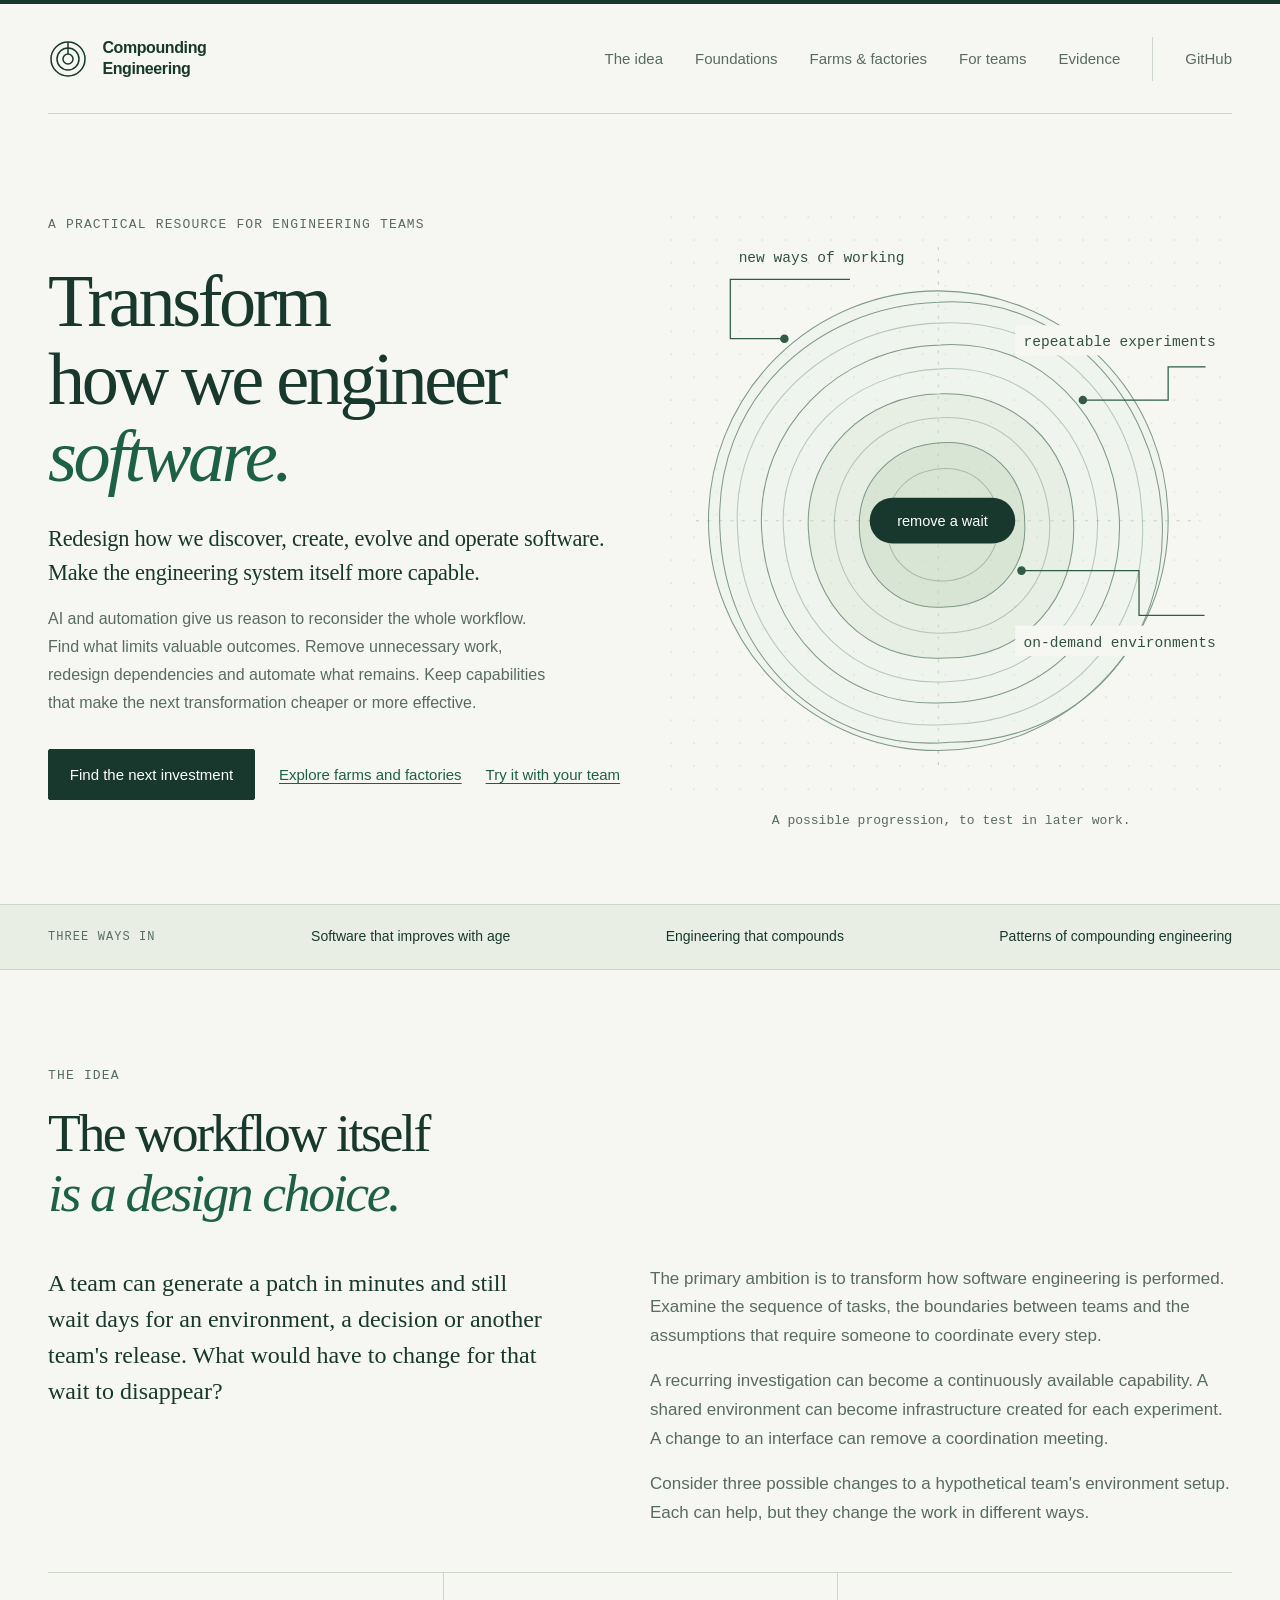
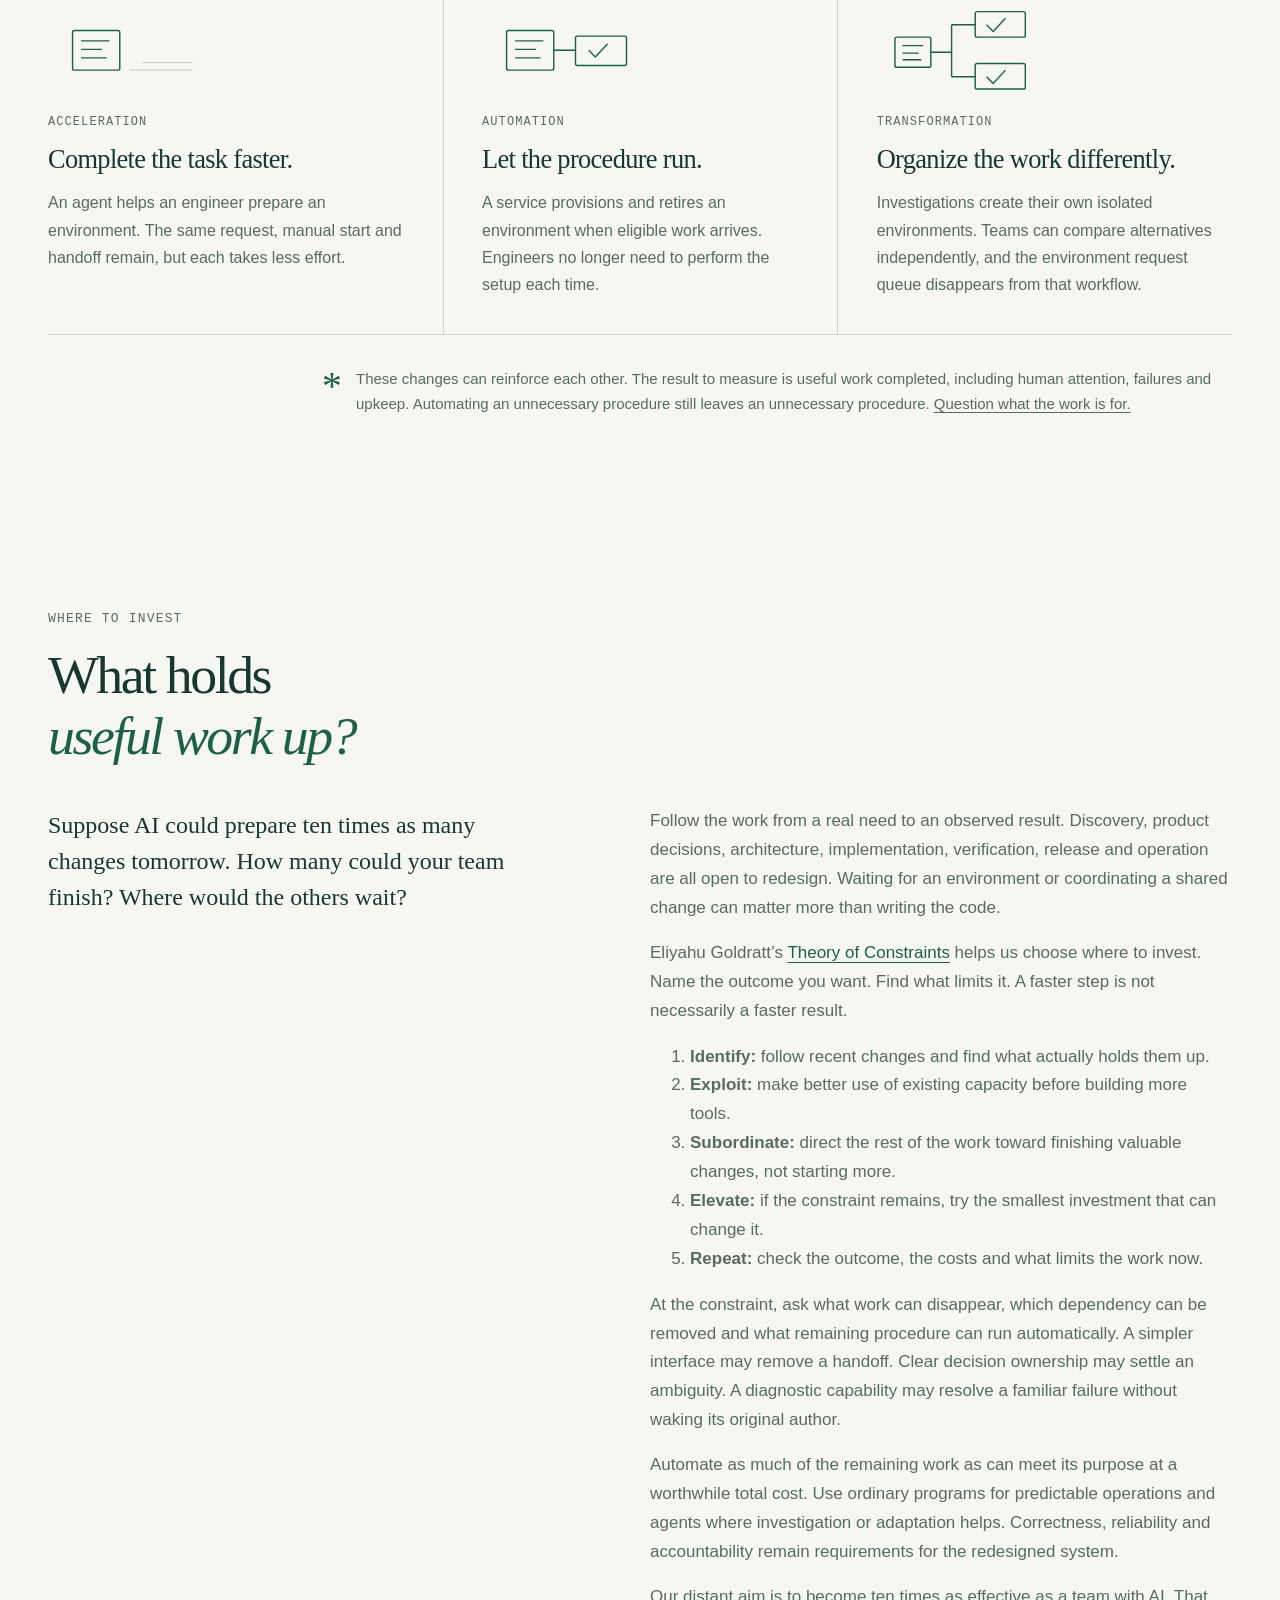
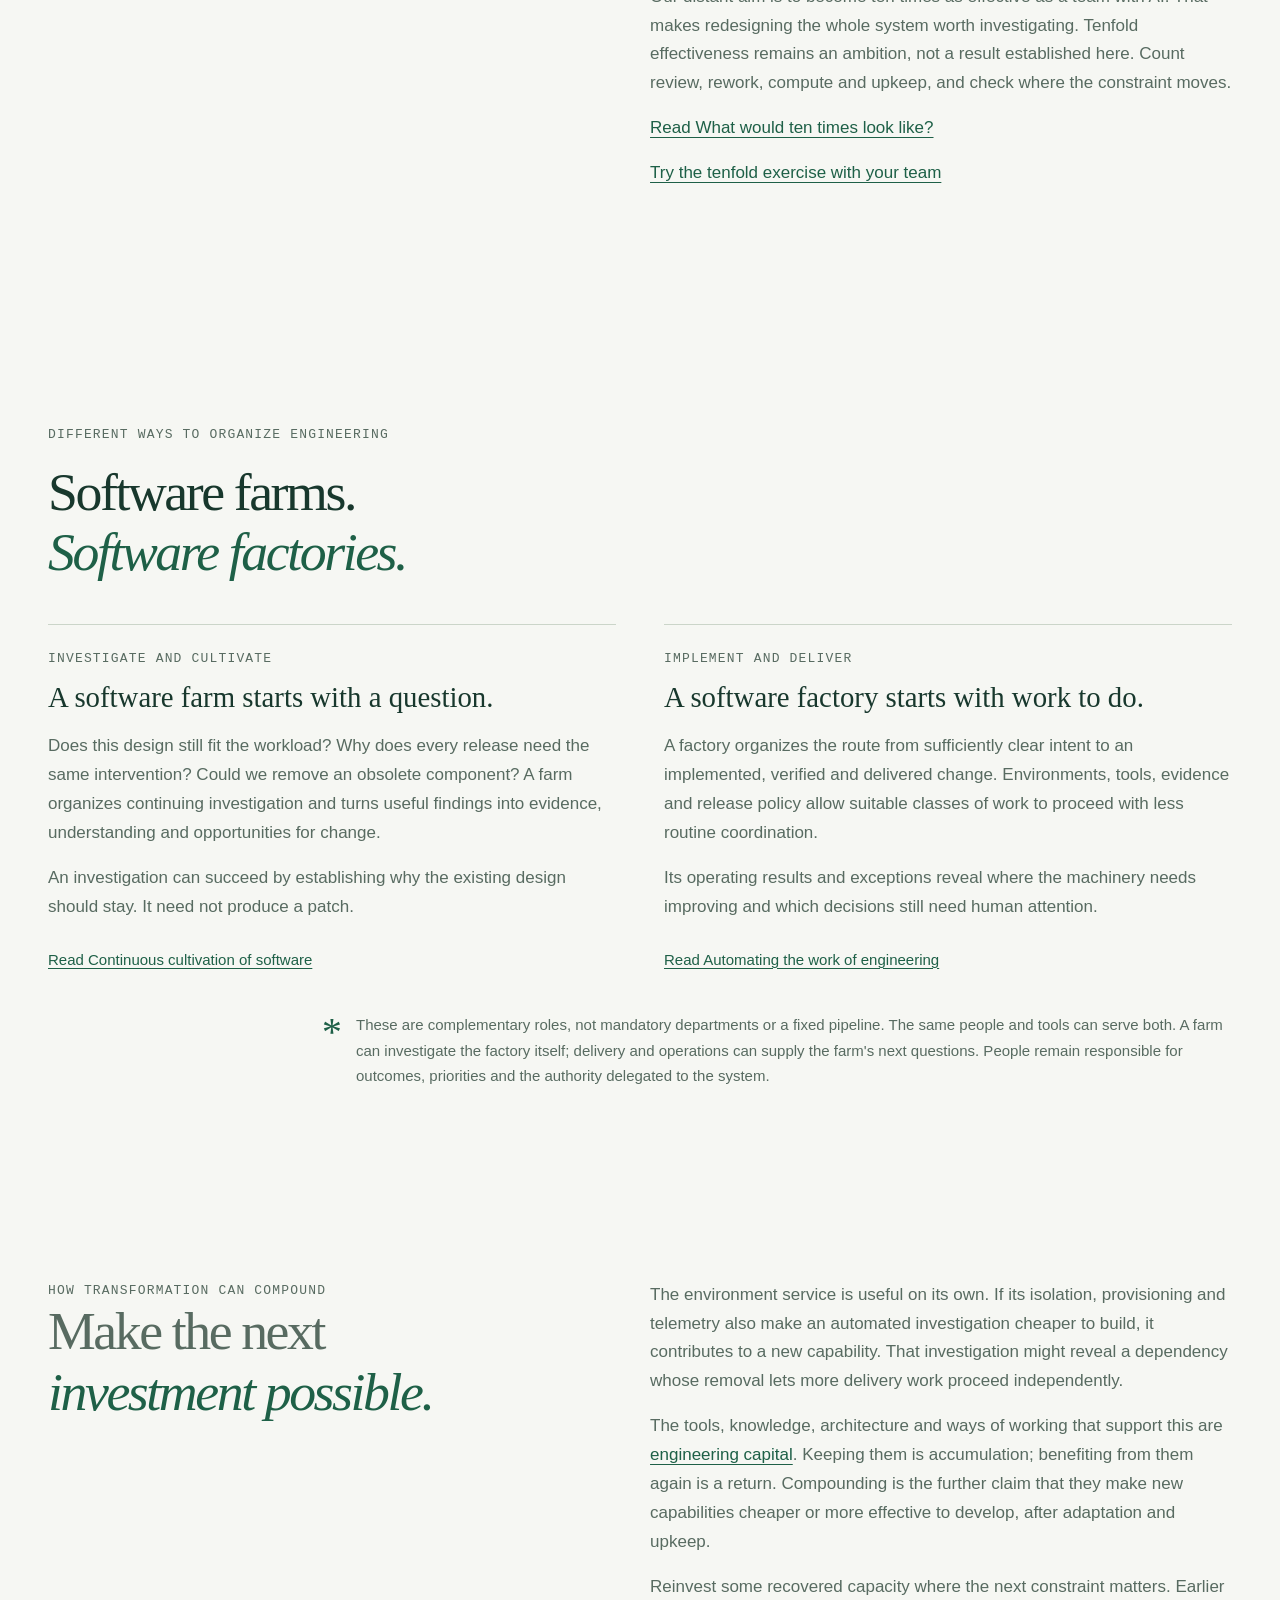
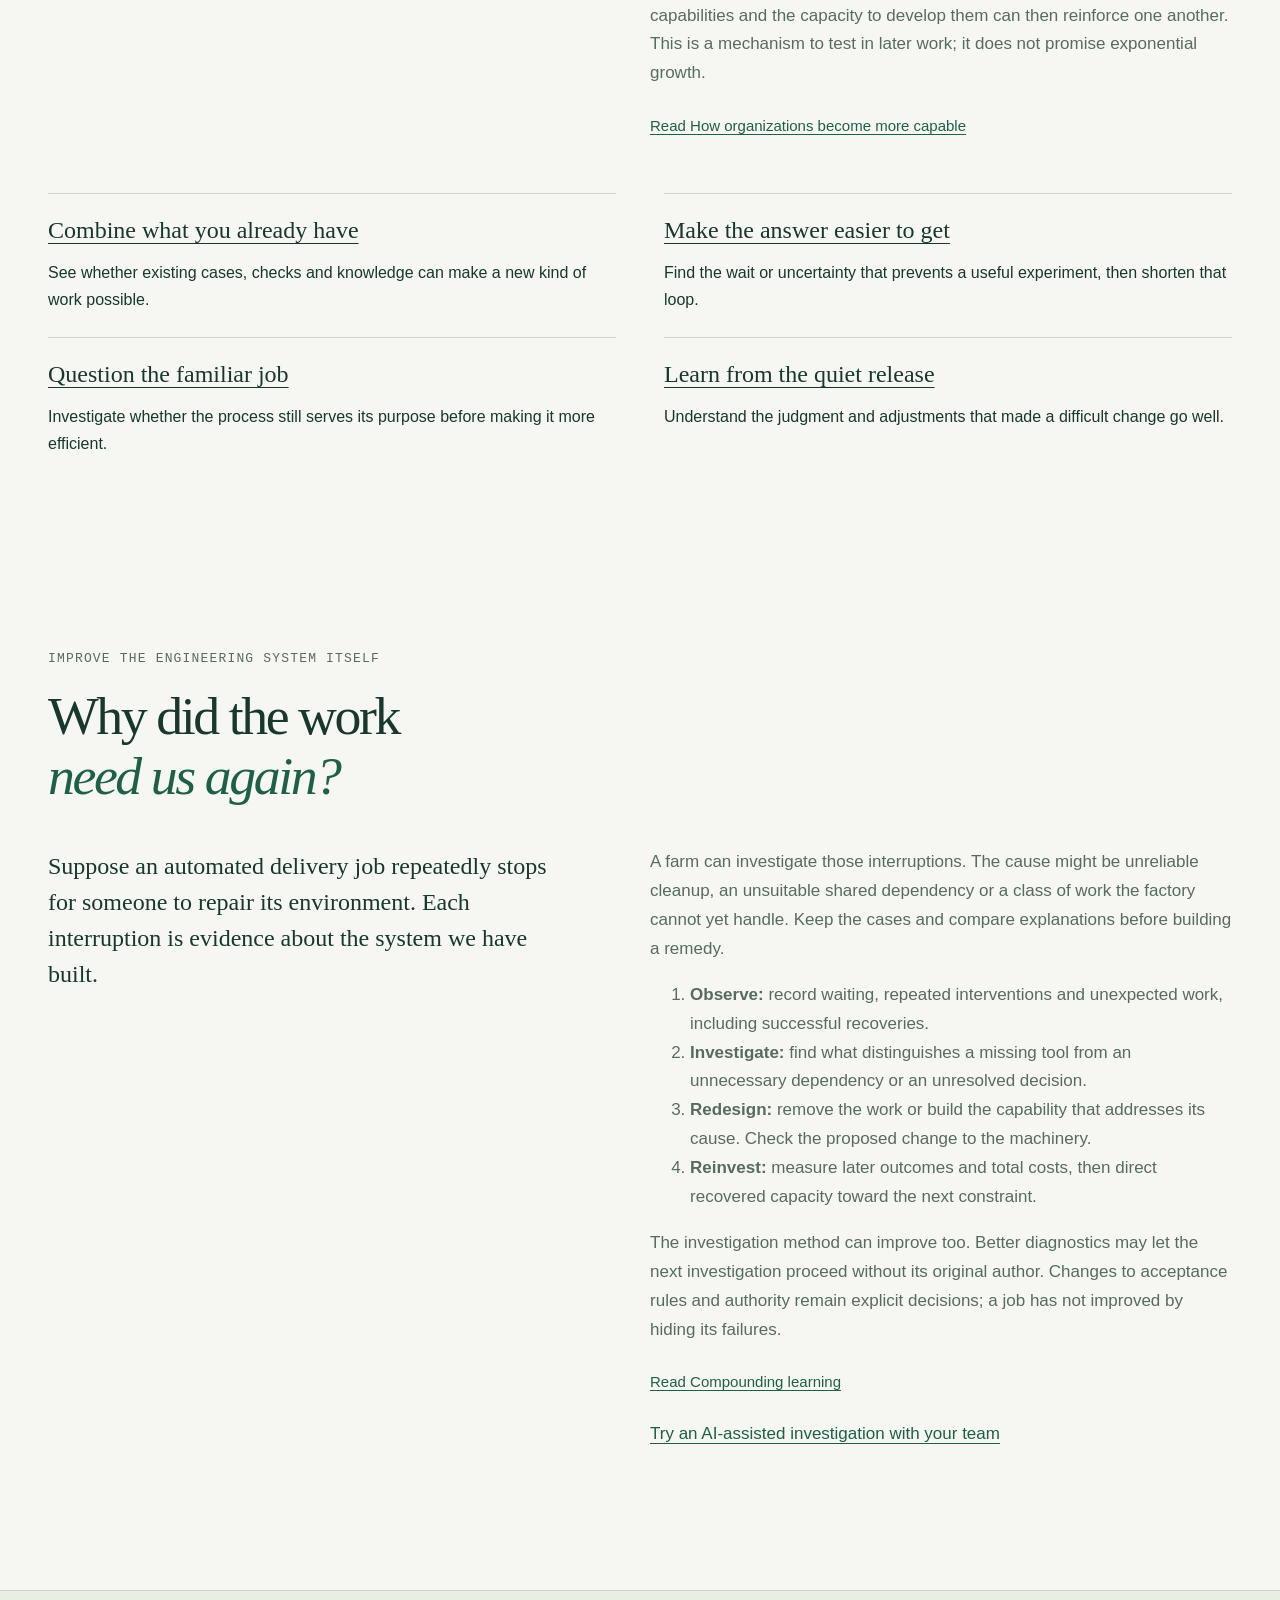
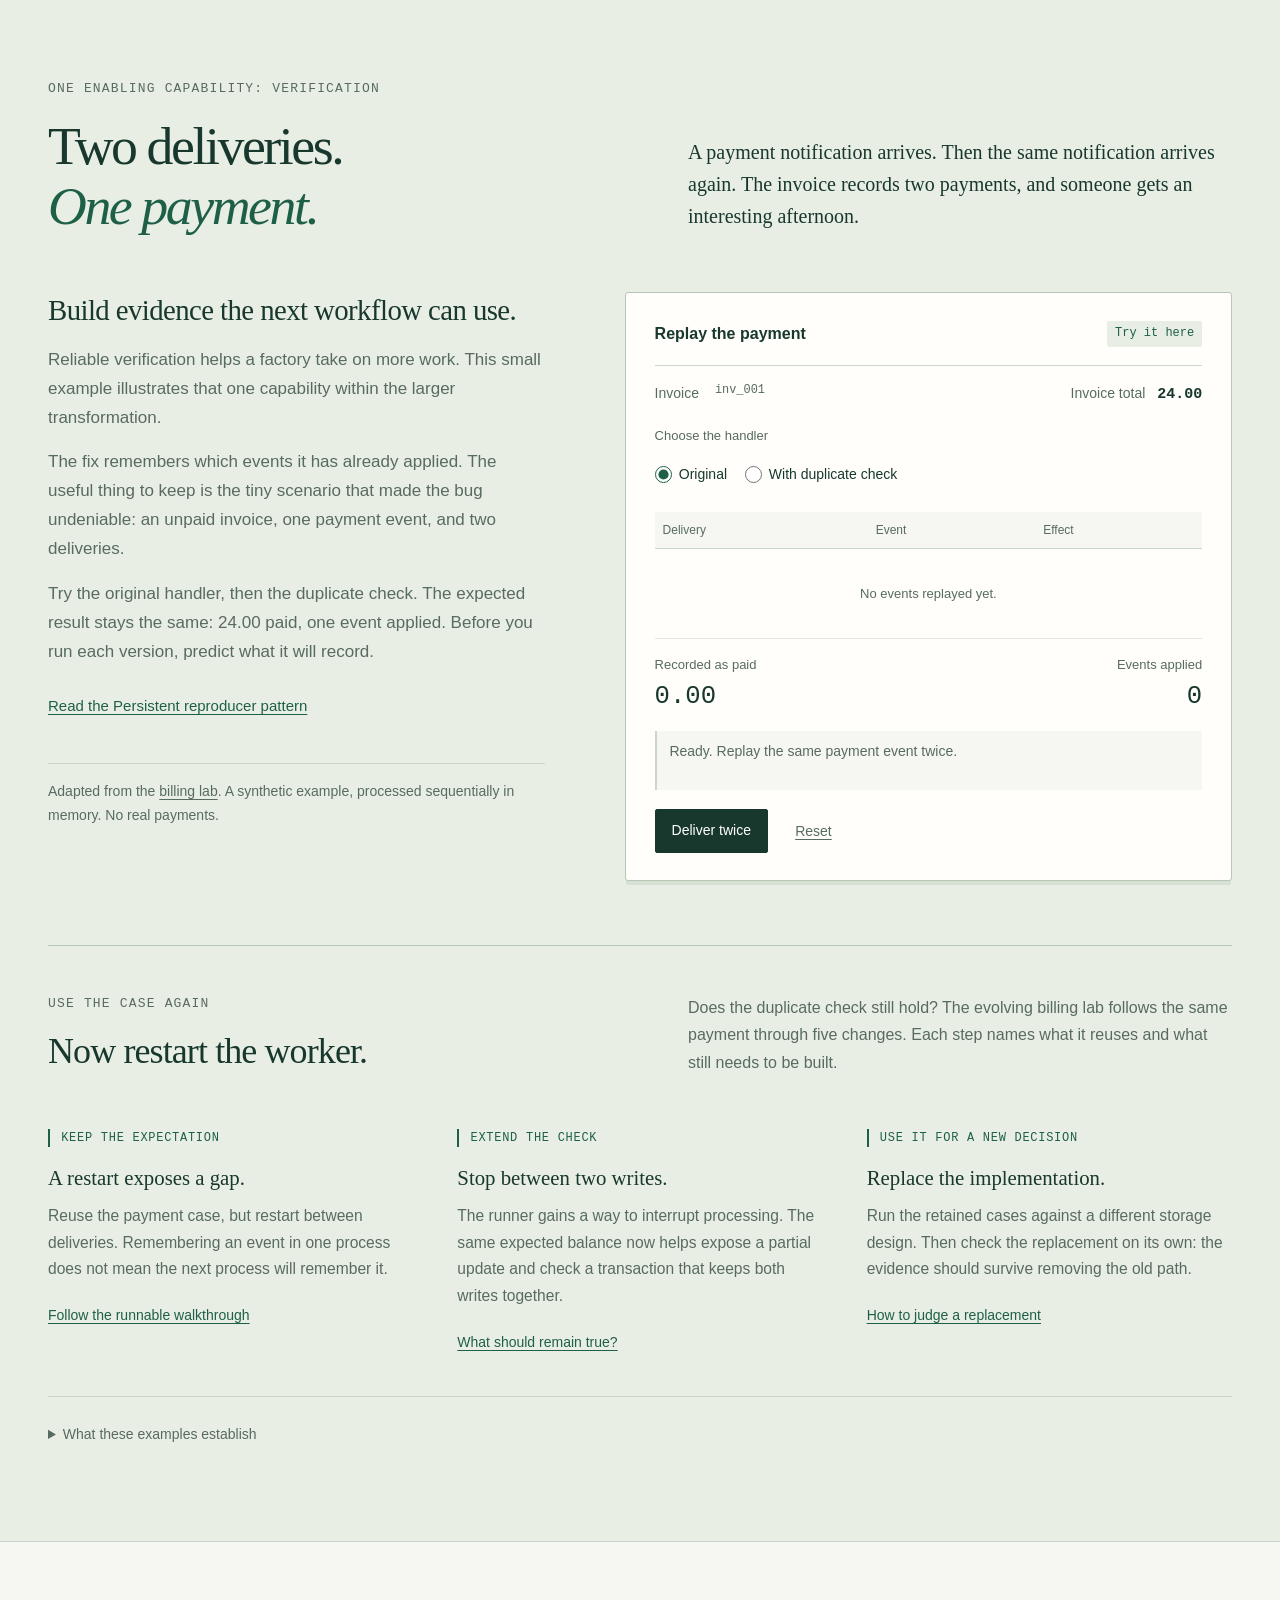
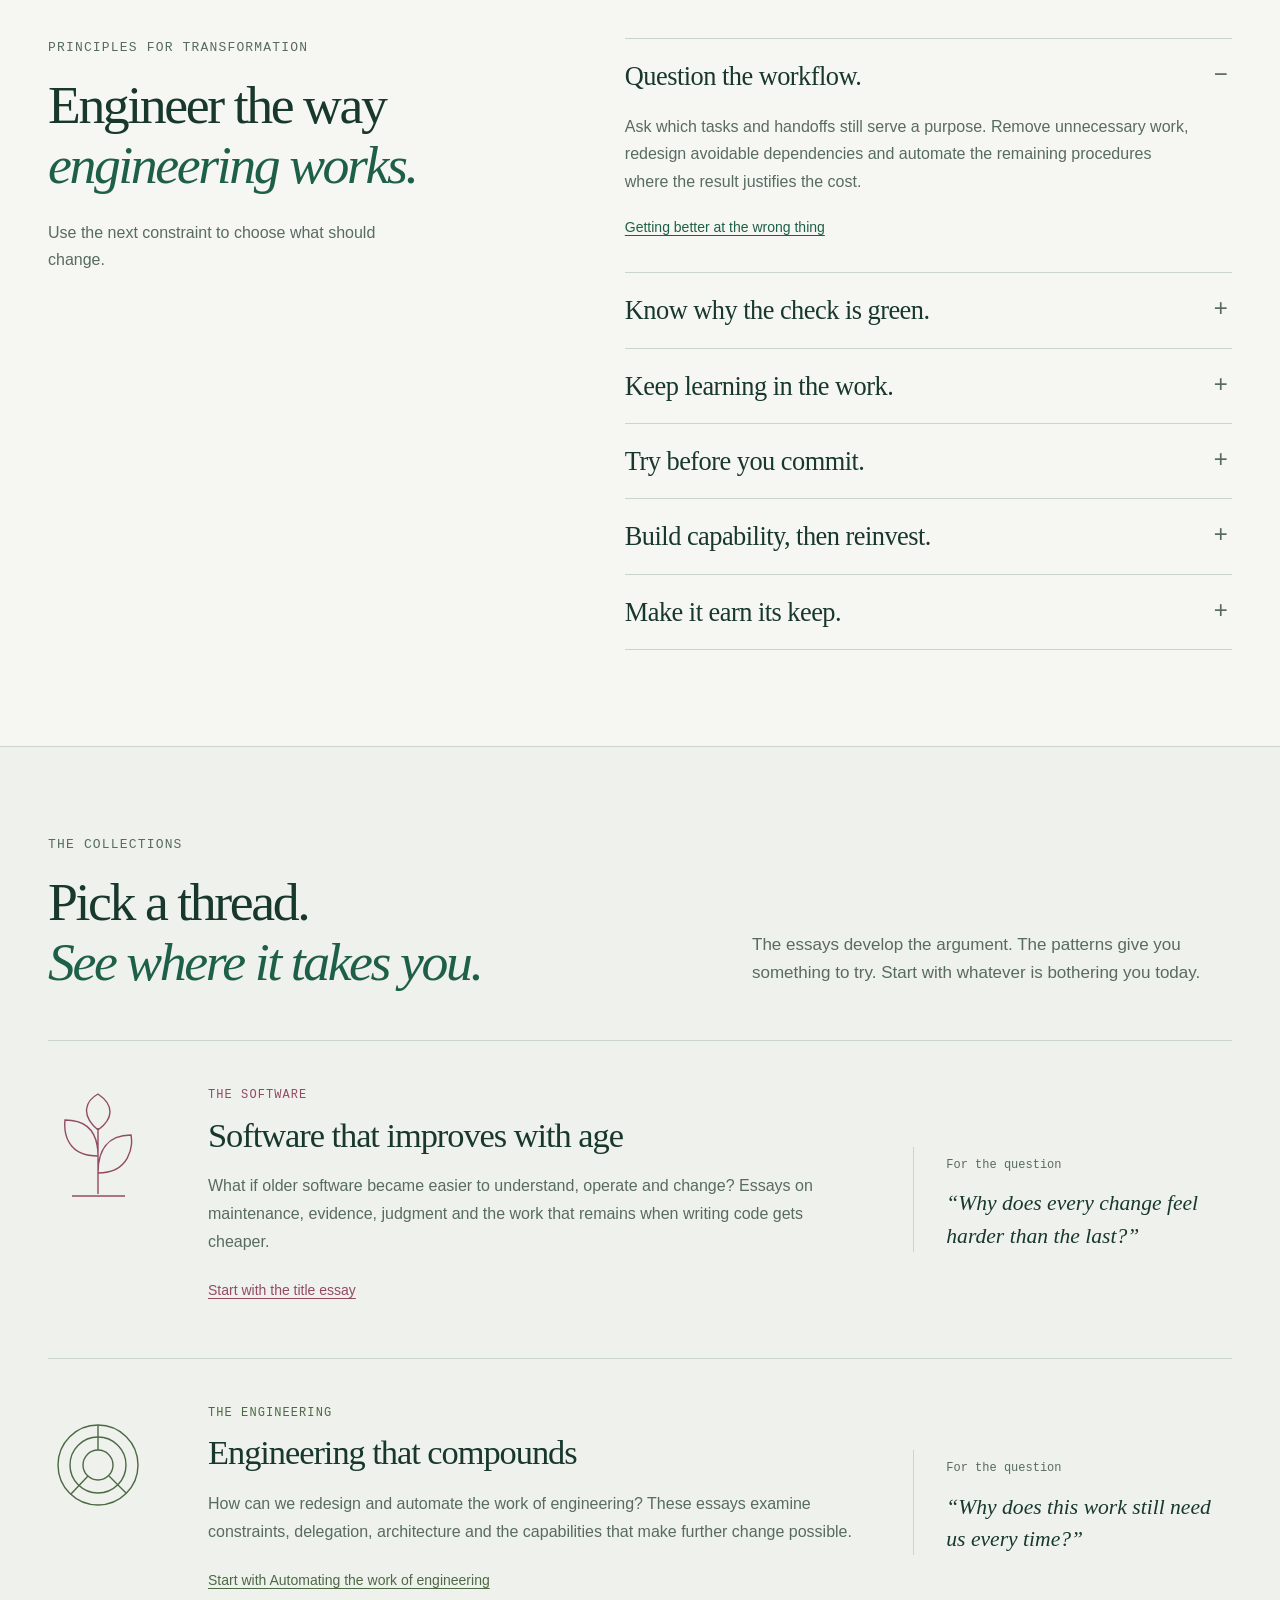
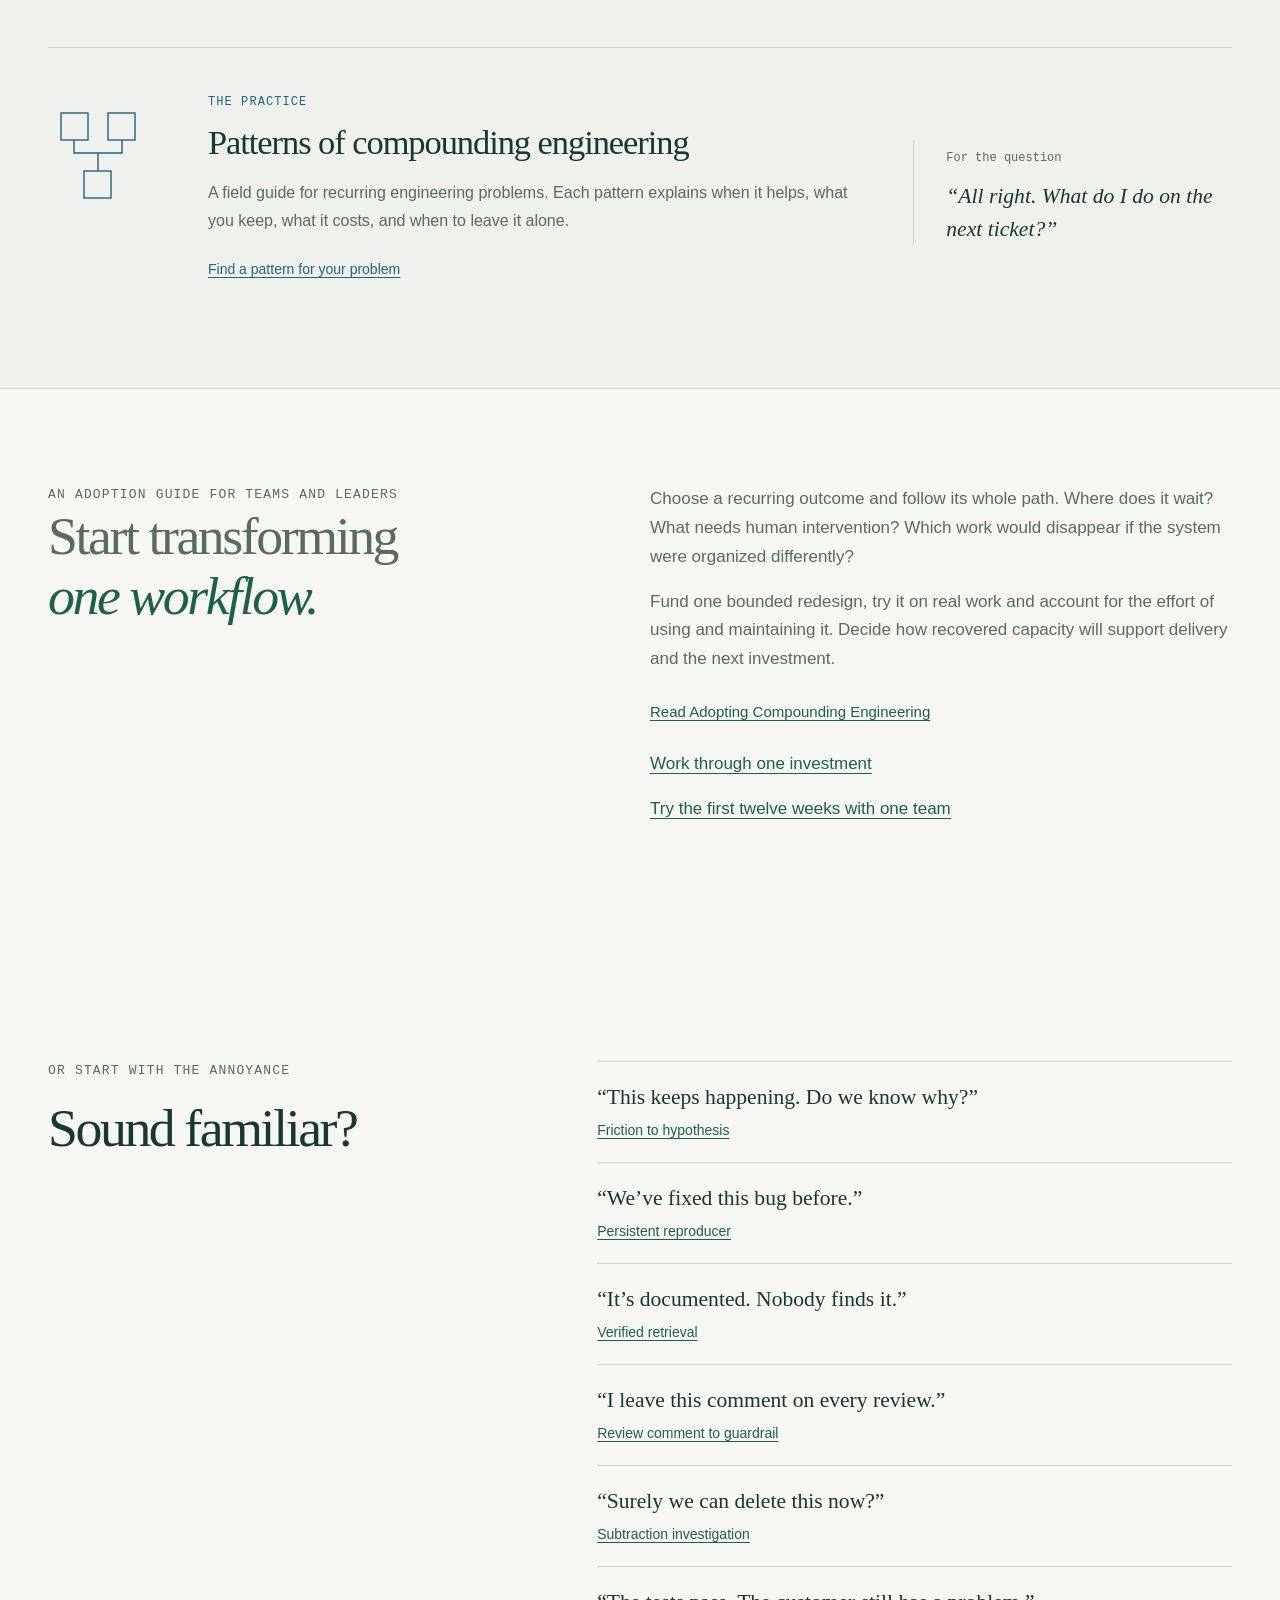
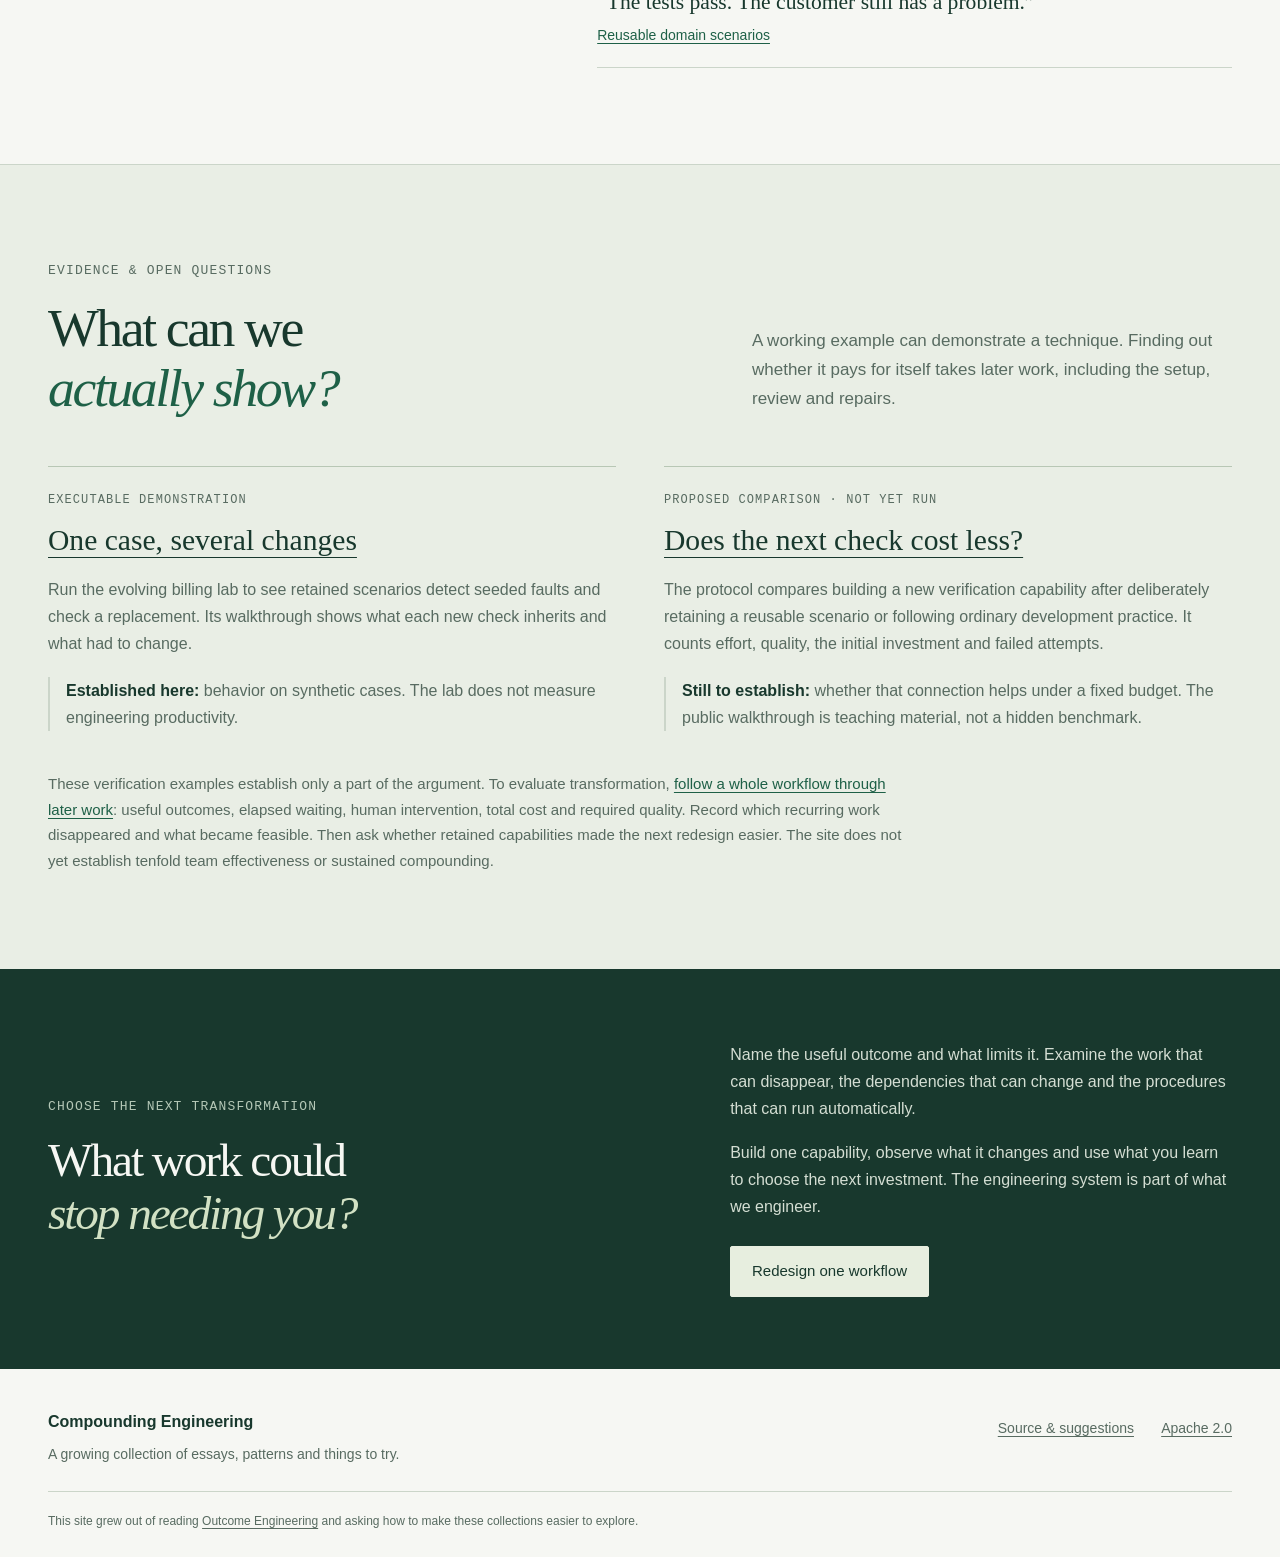
==== index.html @ f0e208fc "Version updated styles and worksheet assets" ====
<!doctype html>
<html lang="en">
<head>
  <meta charset="utf-8">
  <meta name="viewport" content="width=device-width, initial-scale=1">
  <meta name="theme-color" content="#18382d">
  <title>Compounding Engineering — Transform how we engineer software.</title>
  <meta name="description" content="Transform how software engineering is performed: remove constraints, redesign and automate work, and develop capabilities that make the next transformation easier.">
  <link rel="canonical" href="https://grove.github.io/compounding-engineering/">
  <meta property="og:type" content="website">
  <meta property="og:title" content="Compounding Engineering">
  <meta property="og:description" content="Transform how we engineer software. Constraint removal, automation, software farms and software factories, with capabilities that make further transformation possible.">
  <meta property="og:url" content="https://grove.github.io/compounding-engineering/">
  <link rel="icon" type="image/svg+xml" href="assets/favicon.svg">
  <link rel="stylesheet" href="assets/styles.css?v=1fba4adf7b82">
  <link rel="stylesheet" href="assets/adoption.css">
  <script type="module" src="assets/billing-demo.js"></script>
</head>
<body>
  <a class="skip-link" href="#main">Skip to content</a>
  <header class="masthead">
    <div class="shell header-inner">
      <a class="brand" href="./" aria-label="Compounding Engineering home">
        <svg class="brand-mark" viewBox="0 0 40 40" width="40" height="40" aria-hidden="true"><circle cx="20" cy="20" r="17"/><circle cx="20" cy="20" r="11"/><circle cx="20" cy="20" r="5"/><path d="M20 3v12"/></svg>
        <span>Compounding<br>Engineering</span>
      </a>
      <nav class="main-nav" aria-label="Main navigation">
        <a href="#idea">The idea</a>
        <a href="foundations.html">Foundations</a>
        <a href="#operating-models">Farms &amp; factories</a>
        <a href="adoption/">For teams</a>
        <a href="#evidence">Evidence</a>
      </nav>
      <a class="header-source" href="https://github.com/grove/compounding-engineering">GitHub</a>
    </div>
  </header>

  <main id="main" tabindex="-1">
    <section class="hero shell" aria-labelledby="hero-title">
      <div class="hero-copy">
        <p class="eyebrow">A practical resource for engineering teams</p>
        <h1 id="hero-title">Transform<br>how we engineer<br><em>software.</em></h1>
        <p class="hero-lede">Redesign how we discover, create, evolve and operate software. Make the engineering system itself more capable.</p>
        <p class="hero-intro">AI and automation give us reason to reconsider the whole workflow. Find what limits valuable outcomes. Remove unnecessary work, redesign dependencies and automate what remains. Keep capabilities that make the next transformation cheaper or more effective.</p>
        <div class="hero-actions">
          <a class="button" href="adoption/investment-canvas.html">Find the next investment</a>
          <a class="text-link" href="#operating-models">Explore farms and factories</a>
          <a class="text-link" href="adoption/">Try it with your team</a>
        </div>
      </div>
      <figure class="growth-figure">
        <svg class="growth-rings" viewBox="0 0 540 560" role="img" aria-labelledby="growth-title growth-description">
          <title id="growth-title">One investment can enable the next</title>
          <desc id="growth-description">Removing an environment queue can lead to on-demand environments, repeatable experiments and new ways of working. Earlier capabilities can make later transformations easier. The rings illustrate a possible progression, not measured growth.</desc>
          <defs>
            <pattern id="dot-grid" width="22" height="22" patternUnits="userSpaceOnUse"><circle cx="1" cy="1" r=".8" fill="#315340" opacity=".16"/></pattern>
          </defs>
          <rect x="0" y="0" width="540" height="560" fill="url(#dot-grid)"/>
          <g class="ring-guides" fill="none" stroke="#7f9a86" stroke-width="1">
            <path d="M25 293h485M258 30v500" stroke-dasharray="3 8" opacity=".45"/>
            <circle cx="258" cy="293" r="221" fill="#dce7d9" fill-opacity=".22"/>
            <path d="M258 83c120-8 208 93 215 204 8 124-80 220-204 219C146 517 52 421 48 301 42 179 137 87 258 83Z"/>
            <path d="M258 103c114-7 192 82 196 185 8 113-76 201-188 201-113 8-198-79-201-187-7-108 81-195 193-199Z" opacity=".5"/>
            <path d="M260 124c97-6 166 69 172 166 5 98-66 177-168 178-100 6-172-70-176-168-4-96 74-174 172-176Z"/>
            <path d="M260 147c85-5 146 62 151 144 3 88-58 156-148 157-86 4-151-61-154-148-4-85 65-150 151-153Z" opacity=".5"/>
            <path d="M260 171c70-3 126 49 128 121 4 76-47 134-124 133-75 4-128-51-131-124-3-73 54-129 127-130Z" fill="#c1d4ba" fill-opacity=".2"/>
            <path d="M260 194c60-3 101 39 105 99 3 60-39 108-101 108-59 3-104-42-106-100-2-59 43-106 102-107Z" opacity=".5"/>
            <path d="M261 218c46-3 80 31 80 76 3 47-30 81-77 82-47 3-81-31-82-77-1-45 33-79 79-81Z" fill="#aec8a4" fill-opacity=".25"/>
            <path d="M261 243c31-2 54 20 55 51 1 32-21 55-52 57-32 1-56-21-55-52-1-33 21-54 52-56Z" opacity=".55"/>
          </g>
          <g class="ring-leaders" stroke="#315c43" stroke-width="1.2" fill="none">
            <path d="M110 118H58V61h115"/><circle cx="110" cy="118" r="3.5" fill="#315c43"/>
            <path d="M397 177h82v-32h36"/><circle cx="397" cy="177" r="3.5" fill="#315c43"/>
            <path d="M338 341h113v43h63"/><circle cx="338" cy="341" r="3.5" fill="#315c43"/>
          </g>
          <g class="diagram-labels" fill="#315340">
            <text x="66" y="44">new ways of working</text>
            <rect x="332" y="105" width="208" height="29" fill="#f6f7f3"/>
            <text x="340" y="125">repeatable experiments</text>
            <rect x="332" y="394" width="208" height="29" fill="#f6f7f3"/>
            <text x="340" y="414">on-demand environments</text>
          </g>
          <rect x="192" y="271" width="140" height="44" rx="22" fill="#18382d"/>
          <text x="262" y="298" text-anchor="middle" class="diagram-core" fill="#fff">remove a wait</text>
        </svg>
        <div class="ring-key" aria-hidden="true"><span>On-demand environments</span><span>Repeatable experiments</span><span>New ways of working</span></div>
        <figcaption>A possible progression, to test in later work.</figcaption>
      </figure>
    </section>

    <div class="collection-strip">
      <nav class="shell strip-inner" aria-label="The three collections">
        <span class="strip-label">Three ways in</span>
        <a href="https://grove.github.io/software-that-improves-with-age/">Software that improves with age</a>
        <a href="https://grove.github.io/engineering-that-compounds/">Engineering that compounds</a>
        <a href="https://grove.github.io/patterns-of-compounding-engineering/">Patterns of compounding engineering</a>
      </nav>
    </div>

    <section class="section shell" id="idea" aria-labelledby="idea-title">
      <div class="section-heading">
        <p class="eyebrow">The idea</p>
        <h2 id="idea-title">The workflow itself<br><em>is a design choice.</em></h2>
      </div>
      <div class="idea-intro">
        <p>A team can generate a patch in minutes and still wait days for an environment, a decision or another team's release. What would have to change for that wait to disappear?</p>
        <div>
          <p>The primary ambition is to transform how software engineering is performed. Examine the sequence of tasks, the boundaries between teams and the assumptions that require someone to coordinate every step.</p>
          <p>A recurring investigation can become a continuously available capability. A shared environment can become infrastructure created for each experiment. A change to an interface can remove a coordination meeting.</p>
          <p>Consider three possible changes to a hypothetical team's environment setup. Each can help, but they change the work in different ways.</p>
        </div>
      </div>
      <div class="returns-grid">
        <article class="return-item">
          <svg viewBox="0 0 180 95" aria-hidden="true"><rect x="26" y="30" width="50" height="42" rx="2"/><path d="M35 41h30M35 50h22M35 59h27"/><path class="soft-line" d="M87 72h66M99 64h54"/></svg>
          <p class="eyebrow">Acceleration</p>
          <h3>Complete the task faster.</h3>
          <p>An agent helps an engineer prepare an environment. The same request, manual start and handoff remain, but each takes less effort.</p>
        </article>
        <article class="return-item">
          <svg viewBox="0 0 180 95" aria-hidden="true"><rect x="26" y="30" width="50" height="42" rx="2"/><path d="M35 41h30M35 50h22M35 59h27M76 51h23"/><rect x="99" y="36" width="54" height="31" rx="2"/><path d="m113 51 7 7 13-14"/></svg>
          <p class="eyebrow">Automation</p>
          <h3>Let the procedure run.</h3>
          <p>A service provisions and retires an environment when eligible work arrives. Engineers no longer need to perform the setup each time.</p>
        </article>
        <article class="return-item">
          <svg viewBox="0 0 180 95" aria-hidden="true"><rect x="19" y="37" width="38" height="32" rx="2"/><path d="M27 46h22M27 54h17M27 61h20M57 53h22M79 24v55M79 24h25M79 79h25"/><rect x="104" y="10" width="53" height="27" rx="2"/><rect x="104" y="65" width="53" height="27" rx="2"/><path d="m116 24 7 7 13-14m-20 62 7 7 13-14"/></svg>
          <p class="eyebrow">Transformation</p>
          <h3>Organize the work differently.</h3>
          <p>Investigations create their own isolated environments. Teams can compare alternatives independently, and the environment request queue disappears from that workflow.</p>
        </article>
      </div>
      <aside class="margin-note"><span class="note-mark" aria-hidden="true">*</span><p>These changes can reinforce each other. The result to measure is useful work completed, including human attention, failures and upkeep. Automating an unnecessary procedure still leaves an unnecessary procedure. <a href="https://grove.github.io/engineering-that-compounds/essays/getting-better-at-the-wrong-thing.html">Question what the work is for.</a></p></aside>
    </section>

    <section class="section shell" id="ambition" aria-labelledby="ambition-title">
      <div class="section-heading">
        <p class="eyebrow">Where to invest</p>
        <h2 id="ambition-title">What holds<br><em>useful work up?</em></h2>
      </div>
      <div class="idea-intro">
        <p>Suppose AI could prepare ten times as many changes tomorrow. How many could your team finish? Where would the others wait?</p>
        <div>
          <p>Follow the work from a real need to an observed result. Discovery, product decisions, architecture, implementation, verification, release and operation are all open to redesign. Waiting for an environment or coordinating a shared change can matter more than writing the code.</p>
          <p>Eliyahu Goldratt’s <a href="https://www.goldrattresearchlabs.com/introduction-to-toc/">Theory of Constraints</a> helps us choose where to invest. Name the outcome you want. Find what limits it. A faster step is not necessarily a faster result.</p>
          <ol>
            <li><strong>Identify:</strong> follow recent changes and find what actually holds them up.</li>
            <li><strong>Exploit:</strong> make better use of existing capacity before building more tools.</li>
            <li><strong>Subordinate:</strong> direct the rest of the work toward finishing valuable changes, not starting more.</li>
            <li><strong>Elevate:</strong> if the constraint remains, try the smallest investment that can change it.</li>
            <li><strong>Repeat:</strong> check the outcome, the costs and what limits the work now.</li>
          </ol>
          <p>At the constraint, ask what work can disappear, which dependency can be removed and what remaining procedure can run automatically. A simpler interface may remove a handoff. Clear decision ownership may settle an ambiguity. A diagnostic capability may resolve a familiar failure without waking its original author.</p>
          <p>Automate as much of the remaining work as can meet its purpose at a worthwhile total cost. Use ordinary programs for predictable operations and agents where investigation or adaptation helps. Correctness, reliability and accountability remain requirements for the redesigned system.</p>
          <p>Our distant aim is to become ten times as effective as a team with AI. That makes redesigning the whole system worth investigating. Tenfold effectiveness remains an ambition, not a result established here. Count review, rework, compute and upkeep, and check where the constraint moves.</p>
          <p><a href="https://grove.github.io/engineering-that-compounds/essays/what-would-ten-times-look-like.html">Read What would ten times look like?</a></p>
          <p><a href="https://grove.github.io/patterns-of-compounding-engineering/guide.html#use-the-tenfold-ambition-to-choose-the-next-investment">Try the tenfold exercise with your team</a></p>
        </div>
      </div>
    </section>

    <section class="section shell" id="operating-models" aria-labelledby="operating-models-title">
      <div class="section-heading">
        <p class="eyebrow">Different ways to organize engineering</p>
        <h2 id="operating-models-title">Software farms.<br><em>Software factories.</em></h2>
      </div>
      <div class="operating-models-grid">
        <article>
          <p class="eyebrow">Investigate and cultivate</p>
          <h3>A software farm starts with a question.</h3>
          <p>Does this design still fit the workload? Why does every release need the same intervention? Could we remove an obsolete component? A farm organizes continuing investigation and turns useful findings into evidence, understanding and opportunities for change.</p>
          <p>An investigation can succeed by establishing why the existing design should stay. It need not produce a patch.</p>
          <a class="text-link" href="https://grove.github.io/software-that-improves-with-age/essays/continuous-cultivation-of-software.html">Read Continuous cultivation of software</a>
        </article>
        <article>
          <p class="eyebrow">Implement and deliver</p>
          <h3>A software factory starts with work to do.</h3>
          <p>A factory organizes the route from sufficiently clear intent to an implemented, verified and delivered change. Environments, tools, evidence and release policy allow suitable classes of work to proceed with less routine coordination.</p>
          <p>Its operating results and exceptions reveal where the machinery needs improving and which decisions still need human attention.</p>
          <a class="text-link" href="https://grove.github.io/engineering-that-compounds/essays/automating-the-work-of-engineering.html">Read Automating the work of engineering</a>
        </article>
      </div>
      <aside class="margin-note"><span class="note-mark" aria-hidden="true">*</span><p>These are complementary roles, not mandatory departments or a fixed pipeline. The same people and tools can serve both. A farm can investigate the factory itself; delivery and operations can supply the farm's next questions. People remain responsible for outcomes, priorities and the authority delegated to the system.</p></aside>
    </section>

    <section class="section shell" id="foundations" aria-labelledby="foundations-title">
      <div class="idea-intro">
        <div><p class="eyebrow">How transformation can compound</p><h2 id="foundations-title">Make the next<br><em>investment possible.</em></h2></div>
        <div>
          <p>The environment service is useful on its own. If its isolation, provisioning and telemetry also make an automated investigation cheaper to build, it contributes to a new capability. That investigation might reveal a dependency whose removal lets more delivery work proceed independently.</p>
          <p>The tools, knowledge, architecture and ways of working that support this are <a href="https://grove.github.io/engineering-that-compounds/essays/engineering-capital.html">engineering capital</a>. Keeping them is accumulation; benefiting from them again is a return. Compounding is the further claim that they make new capabilities cheaper or more effective to develop, after adaptation and upkeep.</p>
          <p>Reinvest some recovered capacity where the next constraint matters. Earlier capabilities and the capacity to develop them can then reinforce one another. This is a mechanism to test in later work; it does not promise exponential growth.</p>
          <p><a class="text-link" href="foundations.html">Read How organizations become more capable</a></p>
        </div>
      </div>
      <div class="foundation-links">
        <article><h3><a href="https://grove.github.io/patterns-of-compounding-engineering/patterns/capability-composition.html">Combine what you already have</a></h3><p>See whether existing cases, checks and knowledge can make a new kind of work possible.</p></article>
        <article><h3><a href="https://grove.github.io/engineering-that-compounds/essays/the-economics-of-feedback.html">Make the answer easier to get</a></h3><p>Find the wait or uncertainty that prevents a useful experiment, then shorten that loop.</p></article>
        <article><h3><a href="https://grove.github.io/engineering-that-compounds/essays/getting-better-at-the-wrong-thing.html">Question the familiar job</a></h3><p>Investigate whether the process still serves its purpose before making it more efficient.</p></article>
        <article><h3><a href="https://grove.github.io/engineering-that-compounds/essays/learning-from-things-that-go-right.html">Learn from the quiet release</a></h3><p>Understand the judgment and adjustments that made a difficult change go well.</p></article>
      </div>
    </section>

    <section class="section shell" id="learning" aria-labelledby="learning-title">
      <div class="section-heading">
        <p class="eyebrow">Improve the engineering system itself</p>
        <h2 id="learning-title">Why did the work<br><em>need us again?</em></h2>
      </div>
      <div class="idea-intro">
        <p>Suppose an automated delivery job repeatedly stops for someone to repair its environment. Each interruption is evidence about the system we have built.</p>
        <div>
          <p>A farm can investigate those interruptions. The cause might be unreliable cleanup, an unsuitable shared dependency or a class of work the factory cannot yet handle. Keep the cases and compare explanations before building a remedy.</p>
          <ol>
            <li><strong>Observe:</strong> record waiting, repeated interventions and unexpected work, including successful recoveries.</li>
            <li><strong>Investigate:</strong> find what distinguishes a missing tool from an unnecessary dependency or an unresolved decision.</li>
            <li><strong>Redesign:</strong> remove the work or build the capability that addresses its cause. Check the proposed change to the machinery.</li>
            <li><strong>Reinvest:</strong> measure later outcomes and total costs, then direct recovered capacity toward the next constraint.</li>
          </ol>
          <p>The investigation method can improve too. Better diagnostics may let the next investigation proceed without its original author. Changes to acceptance rules and authority remain explicit decisions; a job has not improved by hiding its failures.</p>
          <p><a class="text-link" href="https://grove.github.io/engineering-that-compounds/essays/compounding-learning.html">Read Compounding learning</a></p>
          <p><a href="adoption/index.html#learning-from-the-work">Try an AI-assisted investigation with your team</a></p>
        </div>
      </div>
    </section>

    <section class="practice-section" id="in-practice" aria-labelledby="practice-title">
      <div class="shell">
        <div class="section-heading practice-heading">
          <div><p class="eyebrow">One enabling capability: verification</p><h2 id="practice-title">Two deliveries.<br><em>One payment.</em></h2></div>
          <p>A payment notification arrives. Then the same notification arrives again. The invoice records two payments, and someone gets an interesting afternoon.</p>
        </div>
        <div class="lab-layout">
          <div class="lab-story">
            <h3>Build evidence the next workflow can use.</h3>
            <p>Reliable verification helps a factory take on more work. This small example illustrates that one capability within the larger transformation.</p>
            <p>The fix remembers which events it has already applied. The useful thing to keep is the tiny scenario that made the bug undeniable: an unpaid invoice, one payment event, and two deliveries.</p>
            <p>Try the original handler, then the duplicate check. The expected result stays the same: 24.00 paid, one event applied. Before you run each version, predict what it will record.</p>
            <a class="text-link" href="https://grove.github.io/patterns-of-compounding-engineering/patterns/persistent-reproducer.html">Read the Persistent reproducer pattern</a>
            <p class="lab-footnote">Adapted from the <a href="https://github.com/grove/patterns-of-compounding-engineering/tree/main/examples">billing lab</a>. A synthetic example, processed sequentially in memory. No real payments.</p>
          </div>

          <div class="payment-lab" aria-labelledby="lab-title">
            <div class="lab-topline"><h3 id="lab-title">Replay the payment</h3><span class="lab-tag">Try it here</span></div>
            <p class="lab-invoice">Invoice <code>inv_001</code><span>Invoice total <strong>24.00</strong></span></p>
            <fieldset class="handler-choice">
              <legend>Choose the handler</legend>
              <label><input type="radio" name="payment-handler" value="buggy" checked> Original</label>
              <label><input type="radio" name="payment-handler" value="fixed"> With duplicate check</label>
            </fieldset>
            <div class="table-scroll">
              <table class="payment-table">
                <caption class="sr-only">Effects of delivering the same payment event twice</caption>
                <thead><tr><th scope="col">Delivery</th><th scope="col">Event</th><th scope="col">Effect</th></tr></thead>
                <tbody id="payment-events"><tr><td colspan="3">The invoice starts unpaid.</td></tr></tbody>
              </table>
            </div>
            <div class="payment-summary"><p>Recorded as paid <strong id="payment-total">0.00</strong></p><p>Events applied <strong id="payment-count">0</strong></p></div>
            <p id="payment-result" class="payment-result" role="status" aria-live="polite" aria-atomic="true" data-state="idle">Deliver the same event twice and see what sticks.</p>
            <div class="lab-actions"><button class="button" id="replay-payment" type="button" disabled>Deliver twice</button><button class="reset-button" id="reset-payment" type="button" disabled>Reset</button></div>
            <noscript><p class="no-script">With the original handler, two deliveries record 48.00 paid. With the duplicate check, they record 24.00. Enable JavaScript to replay the example here, or <a href="https://github.com/grove/patterns-of-compounding-engineering/tree/main/examples">run the Python lab</a>.</p></noscript>
          </div>
        </div>

        <div class="next-investments">
          <header><p class="eyebrow">Use the case again</p><h3>Now restart the worker.</h3><p>Does the duplicate check still hold? The evolving billing lab follows the same payment through five changes. Each step names what it reuses and what still needs to be built.</p></header>
          <div class="investment-step"><span class="step-label">Keep the expectation</span><h4>A restart exposes a gap.</h4><p>Reuse the payment case, but restart between deliveries. Remembering an event in one process does not mean the next process will remember it.</p><a href="https://grove.github.io/patterns-of-compounding-engineering/examples/evolving-billing/">Follow the runnable walkthrough</a></div>
          <div class="investment-step"><span class="step-label">Extend the check</span><h4>Stop between two writes.</h4><p>The runner gains a way to interrupt processing. The same expected balance now helps expose a partial update and check a transaction that keeps both writes together.</p><a href="https://grove.github.io/patterns-of-compounding-engineering/patterns/executable-invariants.html">What should remain true?</a></div>
          <div class="investment-step"><span class="step-label">Use it for a new decision</span><h4>Replace the implementation.</h4><p>Run the retained cases against a different storage design. Then check the replacement on its own: the evidence should survive removing the old path.</p><a href="https://grove.github.io/patterns-of-compounding-engineering/patterns/differential-verification.html">How to judge a replacement</a></div>
        </div>
        <details class="scope-note"><summary>What these examples establish</summary><p>The browser demo covers sequential duplicate delivery in memory. The separate Python walkthrough adds simulated restarts and interruptions at named points in temporary local storage. Neither establishes behavior under concurrent workers, machine failure or a real payment provider’s contract. Reusing the cases demonstrates a connection between capabilities; it does not measure whether the investment saves a team time.</p></details>
      </div>
    </section>

    <section class="section shell principles-section" id="principles" aria-labelledby="principles-title">
      <div class="principles-intro"><p class="eyebrow">Principles for transformation</p><h2 id="principles-title">Engineer the way<br><em>engineering works.</em></h2><p>Use the next constraint to choose what should change.</p></div>
      <div class="principles">
        <details open><summary>Question the workflow.</summary><div><p>Ask which tasks and handoffs still serve a purpose. Remove unnecessary work, redesign avoidable dependencies and automate the remaining procedures where the result justifies the cost.</p><a href="https://grove.github.io/engineering-that-compounds/essays/getting-better-at-the-wrong-thing.html">Getting better at the wrong thing</a></div></details>
        <details><summary>Know why the check is green.</summary><div><p>A passing test is useful when you know what it establishes. Ask what could still be wrong. The author and the reviewer can share a blind spot; so can a model and the tests it wrote.</p><a href="https://grove.github.io/software-that-improves-with-age/essays/knowing-what-constitutes-convincing-evidence.html">Knowing what constitutes convincing evidence</a></div></details>
        <details><summary>Keep learning in the work.</summary><div><p>Predict what will happen, try it, and explain the surprise. An agent can help investigate the question or prepare a new case. Someone still needs to judge what the result means and recognize when the explanation no longer fits.</p><a href="https://grove.github.io/engineering-that-compounds/essays/compounding-learning.html">Compounding learning</a><p><a href="https://grove.github.io/engineering-that-compounds/essays/how-engineers-become-engineers.html">How engineers become engineers</a></p></div></details>
        <details><summary>Try before you commit.</summary><div><p>Build a small experiment while the decision is still cheap. You can learn more from two awkward prototypes than from a long argument about the perfect design.</p><a href="https://grove.github.io/patterns-of-compounding-engineering/patterns/competing-prototypes.html">Competing prototypes</a></div></details>
        <details><summary>Build capability, then reinvest.</summary><div><p>Give recurring work a way to start, finish and report exceptions within its authority. Keep what helps the next workflow: environments, diagnostics, domain knowledge and useful boundaries. Decide where the capacity recovered will go.</p><a href="https://grove.github.io/engineering-that-compounds/essays/automating-the-work-of-engineering.html">Automating the work of engineering</a></div></details>
        <details><summary>Make it earn its keep.</summary><div><p>A tool with no users is still something to maintain. Notice what helps, repair what misleads, and retire what has outlived its purpose. Deletion counts.</p><a href="https://grove.github.io/patterns-of-compounding-engineering/patterns/investment-retrospective.html">Investment retrospective</a></div></details>
      </div>
    </section>

    <section class="reading-section" id="collections" aria-labelledby="collections-title">
      <div class="shell">
        <div class="section-heading reading-heading"><div><p class="eyebrow">The collections</p><h2 id="collections-title">Pick a thread.<br><em>See where it takes you.</em></h2></div><p>The essays develop the argument. The patterns give you something to try. Start with whatever is bothering you today.</p></div>
        <article class="collection-entry software-entry">
          <div class="collection-symbol" aria-hidden="true"><svg viewBox="0 0 100 115"><path d="M50 103V37M50 65C17 65 16 39 17 29c25 0 33 16 33 36ZM50 82c32 0 35-27 33-38-24 0-33 16-33 38ZM50 39C31 23 39 9 50 3c16 11 16 24 0 36Z"/><path d="M24 105h53"/></svg></div>
          <div class="collection-copy"><p class="eyebrow">The software</p><h3><a href="https://grove.github.io/software-that-improves-with-age/">Software that improves with age</a></h3><p>What if older software became easier to understand, operate and change? Essays on maintenance, evidence, judgment and the work that remains when writing code gets cheaper.</p><a class="start-reading" href="https://grove.github.io/software-that-improves-with-age/essays/software-that-improves-with-age.html">Start with the title essay</a></div>
          <div class="collection-aside"><span>For the question</span><p>“Why does every change feel harder than the last?”</p></div>
        </article>
        <article class="collection-entry engineering-entry">
          <div class="collection-symbol" aria-hidden="true"><svg viewBox="0 0 100 115"><circle cx="50" cy="57" r="40"/><circle cx="50" cy="57" r="28"/><circle cx="50" cy="57" r="15"/><path d="M50 17v25M23 86l17-18M78 85 61 68"/></svg></div>
          <div class="collection-copy"><p class="eyebrow">The engineering</p><h3><a href="https://grove.github.io/engineering-that-compounds/">Engineering that compounds</a></h3><p>How can we redesign and automate the work of engineering? These essays examine constraints, delegation, architecture and the capabilities that make further change possible.</p><a class="start-reading" href="https://grove.github.io/engineering-that-compounds/essays/automating-the-work-of-engineering.html">Start with Automating the work of engineering</a></div>
          <div class="collection-aside"><span>For the question</span><p>“Why does this work still need us every time?”</p></div>
        </article>
        <article class="collection-entry patterns-entry">
          <div class="collection-symbol" aria-hidden="true"><svg viewBox="0 0 100 115"><rect x="13" y="15" width="27" height="27"/><rect x="60" y="15" width="27" height="27"/><rect x="36" y="73" width="27" height="27"/><path d="M26 42v13h48V42M50 55v18"/></svg></div>
          <div class="collection-copy"><p class="eyebrow">The practice</p><h3><a href="https://grove.github.io/patterns-of-compounding-engineering/">Patterns of compounding engineering</a></h3><p>A field guide for recurring engineering problems. Each pattern explains when it helps, what you keep, what it costs, and when to leave it alone.</p><a class="start-reading" href="https://grove.github.io/patterns-of-compounding-engineering/">Find a pattern for your problem</a></div>
          <div class="collection-aside"><span>For the question</span><p>“All right. What do I do on the next ticket?”</p></div>
        </article>
      </div>
    </section>

    <section class="section shell" id="adoption" aria-labelledby="adoption-title">
      <div class="idea-intro">
        <div><p class="eyebrow">An adoption guide for teams and leaders</p><h2 id="adoption-title">Start transforming<br><em>one workflow.</em></h2></div>
        <div>
          <p>Choose a recurring outcome and follow its whole path. Where does it wait? What needs human intervention? Which work would disappear if the system were organized differently?</p>
          <p>Fund one bounded redesign, try it on real work and account for the effort of using and maintaining it. Decide how recovered capacity will support delivery and the next investment.</p>
          <p><a class="text-link" href="adoption/">Read Adopting Compounding Engineering</a></p>
          <p><a href="adoption/investment-canvas.html">Work through one investment</a></p>
          <p><a href="adoption/first-twelve-weeks.html">Try the first twelve weeks with one team</a></p>
        </div>
      </div>
    </section>

    <section class="section shell shortcuts-section" aria-labelledby="shortcuts-title">
      <div><p class="eyebrow">Or start with the annoyance</p><h2 id="shortcuts-title">Sound familiar?</h2></div>
      <ul class="problem-links">
        <li><a href="https://grove.github.io/patterns-of-compounding-engineering/patterns/friction-to-hypothesis.html"><span>“This keeps happening. Do we know why?”</span><span class="pattern-name">Friction to hypothesis</span></a></li>
        <li><a href="https://grove.github.io/patterns-of-compounding-engineering/patterns/persistent-reproducer.html"><span>“We’ve fixed this bug before.”</span><span class="pattern-name">Persistent reproducer</span></a></li>
        <li><a href="https://grove.github.io/patterns-of-compounding-engineering/patterns/verified-retrieval.html"><span>“It’s documented. Nobody finds it.”</span><span class="pattern-name">Verified retrieval</span></a></li>
        <li><a href="https://grove.github.io/patterns-of-compounding-engineering/patterns/review-comment-to-guardrail.html"><span>“I leave this comment on every review.”</span><span class="pattern-name">Review comment to guardrail</span></a></li>
        <li><a href="https://grove.github.io/patterns-of-compounding-engineering/patterns/subtraction-investigation.html"><span>“Surely we can delete this now?”</span><span class="pattern-name">Subtraction investigation</span></a></li>
        <li><a href="https://grove.github.io/patterns-of-compounding-engineering/patterns/reusable-domain-scenarios.html"><span>“The tests pass. The customer still has a problem.”</span><span class="pattern-name">Reusable domain scenarios</span></a></li>
      </ul>
    </section>

    <section class="section evidence-section" id="evidence" aria-labelledby="evidence-title">
      <div class="shell">
        <div class="section-heading reading-heading">
          <div><p class="eyebrow">Evidence &amp; open questions</p><h2 id="evidence-title">What can we<br><em>actually show?</em></h2></div>
          <p>A working example can demonstrate a technique. Finding out whether it pays for itself takes later work, including the setup, review and repairs.</p>
        </div>
        <div class="evidence-grid">
          <article class="evidence-entry">
            <p class="eyebrow">Executable demonstration</p>
            <h3><a href="https://grove.github.io/patterns-of-compounding-engineering/examples/evolving-billing/">One case, several changes</a></h3>
            <p>Run the evolving billing lab to see retained scenarios detect seeded faults and check a replacement. Its walkthrough shows what each new check inherits and what had to change.</p>
            <p class="evidence-limit"><strong>Established here:</strong> behavior on synthetic cases. The lab does not measure engineering productivity.</p>
          </article>
          <article class="evidence-entry">
            <p class="eyebrow">Proposed comparison · not yet run</p>
            <h3><a href="https://grove.github.io/engineering-that-compounds/research/second-capability.html">Does the next check cost less?</a></h3>
            <p>The protocol compares building a new verification capability after deliberately retaining a reusable scenario or following ordinary development practice. It counts effort, quality, the initial investment and failed attempts.</p>
            <p class="evidence-limit"><strong>Still to establish:</strong> whether that connection helps under a fixed budget. The public walkthrough is teaching material, not a hidden benchmark.</p>
          </article>
        </div>
        <p class="evidence-followup">These verification examples establish only a part of the argument. To evaluate transformation, <a href="adoption/first-twelve-weeks.html">follow a whole workflow through later work</a>: useful outcomes, elapsed waiting, human intervention, total cost and required quality. Record which recurring work disappeared and what became feasible. Then ask whether retained capabilities made the next redesign easier. The site does not yet establish tenfold team effectiveness or sustained compounding.</p>
      </div>
    </section>

    <section class="closing-section" aria-labelledby="closing-title">
      <div class="shell closing-inner">
        <div><p class="eyebrow">Choose the next transformation</p><h2 id="closing-title">What work could<br><em>stop needing you?</em></h2></div>
        <div class="closing-copy"><p>Name the useful outcome and what limits it. Examine the work that can disappear, the dependencies that can change and the procedures that can run automatically.</p><p>Build one capability, observe what it changes and use what you learn to choose the next investment. The engineering system is part of what we engineer.</p><a class="button button-light" href="adoption/investment-canvas.html">Redesign one workflow</a></div>
      </div>
    </section>
  </main>

  <footer class="site-footer">
    <div class="shell footer-inner"><div><a class="footer-brand" href="./">Compounding Engineering</a><p>A growing collection of essays, patterns and things to try.</p></div><nav aria-label="About this project"><a href="https://github.com/grove/compounding-engineering">Source &amp; suggestions</a><a href="https://github.com/grove/compounding-engineering/blob/main/LICENSE">Apache 2.0</a></nav></div>
    <div class="shell footer-note">This site grew out of reading <a href="https://www.outcome.engineering/">Outcome Engineering</a> and asking how to make these collections easier to explore.</div>
  </footer>
</body>
</html>
---- assets/styles.css ----
/* A reading room with a small workbench. No external fonts or UI dependencies. */
:root {
  color-scheme: light;
  --paper: #f6f7f3;
  --white: #fffefa;
  --ink: #18382d;
  --green: #1e6047;
  --muted: #586b61;
  --line: #cbd5c9;
  --wash: #e9eee5;
  --serif: "Iowan Old Style", "Palatino Linotype", Palatino, Georgia, serif;
  --sans: -apple-system, BlinkMacSystemFont, "Segoe UI", sans-serif;
  --mono: ui-monospace, "SFMono-Regular", Menlo, Consolas, monospace;
}
* { box-sizing: border-box; }
html { scroll-behavior: smooth; scroll-padding-top: 2rem; background: var(--paper); }
body { margin: 0; color: var(--ink); font: 1.125rem/1.7 var(--sans); -webkit-font-smoothing: antialiased; overflow-wrap: break-word; }
main { overflow: clip; }
a { color: inherit; text-decoration-thickness: 1px; text-underline-offset: .22em; }
a:hover { color: var(--green); text-decoration-thickness: 2px; }
button, input { font: inherit; }
button { cursor: pointer; }
button:disabled { cursor: default; opacity: .55; }
button, a, summary { -webkit-tap-highlight-color: transparent; }
:focus-visible { outline: 3px solid #a66328; outline-offset: 5px; }
::selection { color: var(--ink); background: #d3e2bf; }
[hidden] { display: none !important; }
h1, h2, h3, h4, p, figure { margin: 0; }
h1, h2, h3 { font-family: var(--serif); font-weight: 400; }
h1, h2 { letter-spacing: -.045em; text-wrap: balance; }
em { font-weight: 400; }
p + p { margin-top: 1rem; }
svg { display: block; max-width: 100%; }
code { font: .85em/1.5 var(--mono); }
.shell { width: min(1240px, calc(100% - 6rem)); margin-inline: auto; }
.eyebrow { font: 500 .8125rem/1.6 var(--mono); letter-spacing: .09em; text-transform: uppercase; color: var(--muted); }
.sr-only { position: absolute; width: 1px; height: 1px; padding: 0; margin: -1px; overflow: hidden; clip-path: inset(50%); white-space: nowrap; border: 0; }
.skip-link { position: absolute; z-index: 100; top: -6rem; left: 1rem; padding: .7rem 1rem; background: var(--ink); color: white; font-size: 1rem; }
.skip-link:focus { top: 1rem; color: white; }

/* The first screen */
.masthead { border-top: 4px solid var(--ink); }
.header-inner { min-height: 110px; display: flex; align-items: center; gap: 2rem; border-bottom: 1px solid var(--line); }
.brand { display: flex; align-items: center; gap: .9rem; margin-right: auto; font: 600 1rem/1.3 var(--sans); letter-spacing: -.025em; text-decoration: none; }
.brand-mark { flex: 0 0 40px; fill: none; stroke: currentColor; stroke-width: 1.5; }
.main-nav { display: flex; gap: 2rem; }
.main-nav a, .header-source { display: inline-flex; align-items: center; min-height: 44px; color: var(--muted); font-size: .9375rem; text-decoration: none; }
.main-nav a:hover, .header-source:hover { color: var(--green); text-decoration: underline; }
.header-source { padding-left: 2rem; border-left: 1px solid var(--line); }
.hero { display: grid; grid-template-columns: 1.03fr 1fr; align-items: center; gap: 2.75rem; padding-block: 4.4rem 4.5rem; }
.hero-copy { position: relative; z-index: 1; }
.hero .eyebrow { margin-bottom: 1.7rem; }
h1 { font-size: clamp(4.5rem, 7.5vw, 7rem); line-height: .99; }
h1 em { color: var(--green); }
.hero h1 { font-size: clamp(3.1rem, 5.8vw, 5.5rem); line-height: 1.04; }
.hero-lede { max-width: 27em; margin-top: 1.7rem; font: 1.4rem/1.5 var(--serif); letter-spacing: -.012em; }
.hero-intro { max-width: 32em; color: var(--muted); font-size: 1rem; line-height: 1.75; margin-top: 1rem; }
.hero-actions { display: flex; align-items: center; flex-wrap: wrap; gap: 1.5rem; margin-top: 2rem; }
.button { display: inline-flex; justify-content: center; align-items: center; padding: .83rem 1.3rem; min-height: 48px; background: var(--ink); border: 1px solid var(--ink); color: white; font: 500 .9375rem/1.5 var(--sans); text-decoration: none; border-radius: 2px; transition: background-color .16s; }
.button:hover { background: var(--green); color: white; border-color: var(--green); }
.text-link { display: inline-flex; align-items: center; min-height: 44px; color: var(--green); font: 500 .9375rem/1.5 var(--sans); }
.growth-figure { margin-top: 2rem; width: 100%; }
.growth-rings { width: 100%; height: auto; }
.diagram-labels { font: 14px var(--mono); }
.diagram-core { font: 14px var(--sans); }
.ring-key { display: none; }
.growth-figure figcaption { color: var(--muted); font: .8125rem/1.6 var(--mono); text-align: center; margin-top: .75rem; }
.collection-strip { border-top: 1px solid var(--line); border-bottom: 1px solid var(--line); background: var(--wash); }
.strip-inner { display: flex; align-items: center; justify-content: space-between; gap: 2rem; padding-block: 1.35rem; }
.strip-label { font: .75rem/1.5 var(--mono); text-transform: uppercase; letter-spacing: .09em; color: var(--muted); white-space: nowrap; }
.strip-inner a { font: 500 .875rem/1.5 var(--sans); text-decoration: none; }
.strip-inner a:hover { text-decoration: underline; }

/* The argument */
.section { padding-block: 6rem; }
.section-heading { margin-bottom: 2.6rem; }
.section-heading .eyebrow { margin-bottom: 1rem; }
h2 { font-size: clamp(2.6rem, 4.2vw, 4rem); line-height: 1.12; }
h2 em { color: var(--green); }
.idea-intro { display: grid; grid-template-columns: 1fr 1.15fr; gap: 6rem; margin-bottom: 2.8rem; }
.idea-intro > p { max-width: 25em; font: 1.5rem/1.5 var(--serif); }
.idea-intro > div { color: var(--muted); font-size: 1.0625rem; }
.idea-intro a { color: var(--green); }
.returns-grid { display: grid; grid-template-columns: repeat(3, minmax(0, 1fr)); border-top: 1px solid var(--line); border-bottom: 1px solid var(--line); }
.return-item { padding: 1.5rem 2.4rem 2.25rem 0; }
.return-item + .return-item { padding-left: 2.4rem; border-left: 1px solid var(--line); }
.return-item:last-child { padding-right: 0; }
.return-item svg { height: 100px; width: 170px; fill: none; stroke: var(--green); stroke-width: 1.5; margin-bottom: 1rem; }
.return-item .soft-line { stroke: var(--line); }
.return-item .eyebrow { font-size: .75rem; margin-bottom: .6rem; }
.return-item h3 { font-size: 1.65rem; line-height: 1.3; margin-bottom: .8rem; letter-spacing: -.025em; }
.return-item p:last-child { color: var(--muted); font-size: 1rem; }
.margin-note { display: flex; align-items: start; gap: 1rem; max-width: 57rem; margin: 1.9rem 0 0 auto; }
.note-mark { font: italic 2.5rem/1 var(--serif); color: var(--green); }
.margin-note p { font: .9375rem/1.7 var(--sans); color: var(--muted); }
.operating-models-grid { display: grid; grid-template-columns: repeat(2, minmax(0, 1fr)); gap: 3rem; }
.operating-models-grid article { border-top: 1px solid var(--line); padding-top: 1.5rem; }
.operating-models-grid h3 { font-size: 1.8rem; line-height: 1.3; margin-block: .6rem 1rem; }
.operating-models-grid p:not(.eyebrow) { font-size: 1.0625rem; color: var(--muted); }
.operating-models-grid .text-link { margin-top: 1rem; }
@media (max-width: 640px) {
  .hero h1 { font-size: clamp(2.7rem, 9.2vw, 3.7rem); }
  .operating-models-grid { grid-template-columns: 1fr; gap: 2rem; }
}

/* The workbench */
.practice-section { padding-block: 5.5rem; background: var(--wash); border-block: 1px solid var(--line); }
.practice-heading { display: grid; grid-template-columns: 1fr 1fr; gap: 6rem; align-items: end; }
.practice-heading > p { max-width: 27em; font: 1.25rem/1.6 var(--serif); padding-bottom: .3rem; }
.lab-layout { display: grid; grid-template-columns: .9fr 1.1fr; align-items: start; gap: 5rem; margin-top: 3.5rem; }
.lab-story h3 { font-size: 1.8rem; line-height: 1.3; letter-spacing: -.02em; margin-bottom: 1rem; }
.lab-story > p { font-size: 1.0625rem; color: var(--muted); }
.lab-story .text-link { margin-top: 1.1rem; }
.lab-story p.lab-footnote { margin-top: 2.2rem; padding-top: 1rem; border-top: 1px solid var(--line); font: .875rem/1.7 var(--sans); }
.payment-lab { padding: 1.7rem 1.8rem; border: 1px solid #b8c7b5; background: var(--white); box-shadow: 0 5px 0 -1px #d7e0d2; border-radius: 3px; }
.lab-topline { display: flex; align-items: center; justify-content: space-between; gap: 1rem; padding-bottom: 1.1rem; border-bottom: 1px solid var(--line); }
.lab-topline h3 { font: 600 1rem/1.4 var(--sans); }
.lab-tag { color: var(--green); font: .75rem/1.4 var(--mono); background: var(--wash); padding: .3rem .5rem; border-radius: 2px; }
.lab-invoice { display: flex; justify-content: space-between; gap: 1rem; margin-top: 1rem; font: .875rem/1.6 var(--sans); color: var(--muted); }
.lab-invoice code { margin-right: auto; }
.lab-invoice strong { margin-left: .5rem; color: var(--ink); font: 600 .9375rem var(--mono); }
.handler-choice { display: flex; flex-wrap: wrap; gap: .5rem 1.1rem; border: 0; padding: 0; margin: 1.4rem 0 1rem; }
.handler-choice legend { padding: 0; color: var(--muted); font: .8125rem/1.5 var(--sans); margin-bottom: .4rem; }
.handler-choice label { display: inline-flex; align-items: center; gap: .45rem; min-height: 44px; font: .875rem/1.5 var(--sans); cursor: pointer; }
.handler-choice input { width: 17px; height: 17px; accent-color: var(--green); margin: 0; flex-shrink: 0; }
.table-scroll { overflow-x: auto; }
.payment-table { border-collapse: collapse; width: 100%; text-align: left; }
.payment-table th { padding: .55rem .5rem; font: 500 .75rem/1.5 var(--sans); color: var(--muted); border-bottom: 1px solid var(--line); background: var(--paper); }
.payment-table td { height: 45px; padding: .65rem .5rem; font: .8125rem/1.5 var(--mono); border-bottom: 1px solid #e2e7dc; }
.payment-table td:last-child { text-align: right; }
.payment-table td[colspan] { height: 90px; text-align: center; color: var(--muted); font-family: var(--sans); }
.payment-table tr[data-applied="false"] td { color: var(--muted); }
.payment-summary { display: flex; justify-content: space-between; gap: 2rem; padding-top: 1rem; }
.payment-summary p { margin: 0; font: .8125rem/1.5 var(--sans); color: var(--muted); }
.payment-summary p:last-child { text-align: right; }
.payment-summary strong { display: block; margin-top: .25rem; font: 500 1.6rem/1.4 var(--mono); color: var(--ink); }
.payment-result { min-height: 3.7rem; margin-top: 1rem; padding: .65rem .8rem; background: var(--paper); color: var(--muted); font: .875rem/1.5 var(--sans); border-left: 2px solid var(--line); }
.payment-result[data-state="buggy"] { background: #f9ece4; color: #7e391e; border-color: #ad5c33; }
.payment-result[data-state="fixed"] { background: #eaf1e5; color: #23523c; border-color: var(--green); }
.lab-actions { display: flex; gap: 1.2rem; margin-top: 1.2rem; }
.lab-actions .button { padding: .65rem 1rem; min-height: 44px; font-size: .875rem; }
.reset-button { border: 0; background: transparent; color: var(--muted); font: .875rem var(--sans); text-decoration: underline; text-underline-offset: .2em; min-height: 44px; padding-inline: .5rem; }
.reset-button:hover { color: var(--ink); }
.no-script { margin-top: 1rem; font-size: .875rem; }
.next-investments { display: grid; grid-template-columns: repeat(3, minmax(0, 1fr)); gap: 2.75rem; margin-top: 4rem; padding-top: 3rem; border-top: 1px solid #b8c7b5; }
.next-investments header { grid-column: 1 / -1; display: grid; grid-template-columns: 1fr 1fr; gap: .75rem 6rem; }
.next-investments header .eyebrow { grid-column: 1; }
.next-investments header h3 { grid-column: 1; font-size: 2.25rem; line-height: 1.2; letter-spacing: -.025em; }
.next-investments header > p:last-child { grid-column: 2; grid-row: 1 / 3; font-size: 1rem; color: var(--muted); align-self: end; }
.step-label { display: inline-block; font: .75rem/1.5 var(--mono); color: var(--green); margin-bottom: 1rem; padding-left: .7rem; border-left: 2px solid var(--green); text-transform: uppercase; letter-spacing: .06em; }
.investment-step h4 { margin-bottom: .7rem; font: 500 1.3rem/1.4 var(--serif); }
.investment-step p { font-size: .975rem; line-height: 1.7; color: var(--muted); }
.investment-step a { display: inline-flex; align-items: center; min-height: 44px; margin-top: .7rem; font: 500 .875rem/1.5 var(--sans); color: var(--green); }
.scope-note { margin-top: 2rem; padding-top: 1.2rem; border-top: 1px solid var(--line); font: .875rem/1.7 var(--sans); color: var(--muted); }
.scope-note summary { cursor: pointer; width: fit-content; padding-block: .4rem; }
.scope-note p { max-width: 65rem; padding-top: .7rem; }

/* Principles stay useful without JavaScript. */
.principles-section { display: grid; grid-template-columns: .9fr 1.1fr; gap: 5rem; }
.principles-intro .eyebrow { margin-bottom: 1rem; }
.principles-intro > p:last-child { max-width: 23em; color: var(--muted); font-size: 1rem; margin-top: 1.5rem; }
.principles { border-top: 1px solid var(--line); }
.principles details { border-bottom: 1px solid var(--line); }
.principles summary { list-style: none; position: relative; padding: 1.25rem 2rem 1.25rem 0; cursor: pointer; font: 1.65rem/1.3 var(--serif); letter-spacing: -.02em; }
.principles summary::-webkit-details-marker { display: none; }
.principles summary::after { content: "+"; position: absolute; right: .3rem; top: 1.3rem; font: 1.5rem/1.2 var(--sans); font-weight: 300; color: var(--muted); }
.principles details[open] > summary::after { content: "−"; }
.principles details > div { padding: 0 2.5rem 1.4rem 0; color: var(--muted); font-size: 1rem; }
.principles details a { display: inline-flex; align-items: center; min-height: 44px; margin-top: .7rem; color: var(--green); font-size: .875rem; }

/* Three books on the same shelf. */
.reading-section { padding-block: 5.5rem; background: #eef1ec; border-block: 1px solid var(--line); }
.reading-heading { display: grid; grid-template-columns: 1.3fr 1fr; gap: 5rem; align-items: end; margin-bottom: 3rem; }
.reading-heading > p { max-width: 28em; color: var(--muted); font-size: 1.0625rem; padding-bottom: .25rem; }
.collection-entry { display: grid; grid-template-columns: 112px 1.65fr .8fr; gap: 3rem; padding-block: 2.8rem; border-top: 1px solid var(--line); align-items: center; }
.collection-entry:last-child { padding-bottom: .5rem; }
.collection-symbol { align-self: start; margin-top: .3rem; }
.collection-symbol svg { fill: none; stroke: currentColor; stroke-width: 1.4; width: 100px; height: 115px; }
.software-entry { --collection-accent: #944b62; }
.engineering-entry { --collection-accent: #4d6944; }
.patterns-entry { --collection-accent: #23647f; }
.collection-symbol { color: var(--collection-accent); }
.collection-copy .eyebrow { color: var(--collection-accent); font-size: .75rem; margin-bottom: .6rem; }
.collection-copy h3 { font-size: 2.15rem; line-height: 1.2; letter-spacing: -.03em; }
.collection-copy h3 a { text-decoration: none; }
.collection-copy h3 a:hover { color: var(--collection-accent); text-decoration: underline; }
.collection-copy > p:not(.eyebrow) { color: var(--muted); font-size: 1rem; line-height: 1.75; margin-top: 1rem; max-width: 41em; }
.start-reading { display: inline-flex; align-items: center; min-height: 44px; margin-top: .8rem; font: 500 .875rem/1.5 var(--sans); color: var(--collection-accent); }
.collection-aside { border-left: 1px solid var(--line); padding-left: 2rem; }
.collection-aside > span { color: var(--muted); font: .75rem/1.5 var(--mono); }
.collection-aside p { margin-top: .6rem; font: italic 1.35rem/1.5 var(--serif); }
.shortcuts-section { display: grid; grid-template-columns: .85fr 1.15fr; gap: 5rem; }
.shortcuts-section h2 { margin-top: 1rem; }
.problem-links { list-style: none; padding: 0; margin: 0; border-top: 1px solid var(--line); }
.problem-links li { border-bottom: 1px solid var(--line); }
.problem-links a { display: flex; flex-direction: column; gap: .5rem; padding: 1.25rem .6rem 1.3rem 0; text-decoration: none; }
.problem-links a:hover { background: var(--wash); }
.problem-links a > span:first-child { font: 1.35rem/1.4 var(--serif); }
.pattern-name { color: var(--green); font: .875rem/1.5 var(--sans); text-decoration: underline; text-underline-offset: .2em; }

/* State the evidence beside the claim, without hiding it in a disclosure. */
.evidence-section { background: var(--wash); border-top: 1px solid var(--line); }
.evidence-grid { display: grid; grid-template-columns: repeat(2, minmax(0, 1fr)); gap: 3rem; }
.evidence-entry { padding-top: 1.5rem; border-top: 1px solid #b8c7b5; }
.evidence-entry .eyebrow { font-size: .75rem; margin-bottom: .7rem; }
.evidence-entry h3 { font-size: 1.85rem; line-height: 1.3; margin-bottom: 1rem; }
.evidence-entry h3 a { text-decoration-thickness: 1px; }
.evidence-entry > p:not(.eyebrow) { color: var(--muted); font-size: 1rem; }
.evidence-entry .evidence-limit { border-left: 2px solid var(--line); padding-left: 1rem; margin-top: 1.2rem; }
.evidence-limit strong { color: var(--ink); font-weight: 600; }
.evidence-followup { max-width: 58em; margin-top: 2.5rem; color: var(--muted); font-size: .9375rem; }
.evidence-followup a { color: var(--green); }

/* Closing page */
.closing-section { padding-block: 4.5rem; background: var(--ink); color: var(--paper); }
.closing-inner { display: grid; grid-template-columns: 1.2fr 1fr; gap: 5rem; align-items: center; }
.closing-section .eyebrow { color: #b4c7b6; margin-bottom: 1rem; }
.closing-section h2 { font-size: clamp(2.5rem, 3.7vw, 3.7rem); }
.closing-section h2 em { color: #d2e1c4; }
.closing-copy p { color: #d4ded3; font-size: 1rem; }
.button-light { background: #e7eedf; border-color: #e7eedf; color: var(--ink); margin-top: 1.6rem; }
.button-light:hover { background: white; border-color: white; color: var(--ink); }
.site-footer { padding-block: 2.3rem 1.7rem; font-family: var(--sans); }
.footer-inner { display: flex; align-items: start; justify-content: space-between; gap: 2rem; }
.footer-brand { font: 600 1rem/1.5 var(--sans); text-decoration: none; }
.footer-inner p { font: .875rem/1.6 var(--sans); color: var(--muted); margin-top: .4rem; }
.footer-inner nav { display: flex; gap: 1.7rem; }
.footer-inner nav a { display: inline-flex; min-height: 44px; align-items: center; font: .875rem var(--sans); color: var(--muted); }
.footer-note { color: var(--muted); font: .75rem/1.7 var(--sans); margin-top: 1.6rem; padding-top: 1.2rem; border-top: 1px solid var(--line); }

@media (min-width: 1550px) {
  .hero { padding-block: 5.2rem; }
}
@media (max-width: 1120px) {
  .shell { width: calc(100% - 4rem); }
  .hero { gap: 1.5rem; }
  h1 { font-size: clamp(4rem, 8.6vw, 6rem); }
  .hero .eyebrow { max-width: 28em; }
  .hero-actions { gap: 1rem; }
  .strip-inner { gap: 1.5rem; }
  .strip-label { display: none; }
  .idea-intro, .practice-heading, .lab-layout, .principles-section, .reading-heading, .shortcuts-section, .closing-inner { gap: 3rem; }
  .collection-entry { grid-template-columns: 85px 1.6fr .8fr; gap: 2rem; }
  .collection-symbol svg { width: 80px; }
  .collection-copy h3 { font-size: 1.9rem; }
  .next-investments { gap: 2rem; }
  .next-investments header { gap: .75rem 3rem; }
}
@media (max-width: 850px) {
  .header-inner { gap: 1.5rem; min-height: 96px; }
  .main-nav { gap: 1.3rem; }
  .header-source { display: none; }
  .hero { padding-block: 3.3rem; }
  h1 { font-size: clamp(4rem, 9.4vw, 5.3rem); }
  .hero-lede { font-size: 1.25rem; }
  .hero-actions { flex-direction: column; align-items: start; gap: .6rem; }
  .growth-figure { margin-right: -2rem; width: calc(100% + 1rem); }
  .growth-figure figcaption { max-width: 23em; margin-inline: auto; }
  .strip-inner a { font-size: .8125rem; }
  .section { padding-block: 4.5rem; }
  .idea-intro { gap: 2.5rem; }
  .return-item { padding-right: 1.4rem; }
  .return-item + .return-item { padding-left: 1.4rem; }
  .return-item h3 { font-size: 1.45rem; }
  .return-item svg { width: 145px; }
  .practice-section, .reading-section { padding-block: 4.5rem; }
  .lab-layout { grid-template-columns: 1fr; gap: 2rem; }
  .lab-story { display: grid; grid-template-columns: 1fr 1fr; gap: .5rem 2rem; }
  .lab-story h3 { grid-column: 1 / -1; }
  .lab-story p { margin: 0; }
  .lab-story .text-link { grid-column: 1; }
  .lab-story p.lab-footnote { grid-column: 2; border: 0; padding: 0; margin-top: 1rem; }
  .payment-lab { max-width: 39rem; width: 100%; margin-inline: auto; }
  .next-investments { gap: 1.5rem; }
  .principles-section { grid-template-columns: .85fr 1.15fr; gap: 2.5rem; }
  .principles summary { font-size: 1.5rem; }
  .collection-entry { grid-template-columns: 80px 1fr; gap: 1.8rem; }
  .collection-aside { display: none; }
  .reading-heading { grid-template-columns: 1fr 1fr; }
  .shortcuts-section { grid-template-columns: .8fr 1.2fr; gap: 2.5rem; }
  .closing-inner { grid-template-columns: 1fr 1fr; gap: 2.5rem; }
  .footer-inner nav { gap: 1rem; }
}
@media (max-width: 640px) {
  .shell { width: calc(100% - 2.5rem); }
  .header-inner { flex-wrap: wrap; align-items: center; gap: .6rem; padding-block: 1rem .6rem; }
  .brand { font-size: .9375rem; gap: .65rem; }
  .brand-mark { width: 34px; height: 34px; flex-basis: 34px; }
  .main-nav { width: 100%; justify-content: space-between; flex-wrap: wrap; gap: 0 .7rem; padding-top: .3rem; }
  .main-nav a { font-size: .875rem; min-height: 40px; }
  .hero { grid-template-columns: 1fr; gap: 1.3rem; padding-block: 2.8rem 2rem; }
  .hero .eyebrow { margin-bottom: 1.5rem; font-size: .75rem; max-width: 26em; }
  h1 { font-size: clamp(4rem, 15vw, 5.5rem); }
  .hero-lede { font-size: 1.35rem; margin-top: 1.6rem; max-width: 26em; }
  .hero-intro { font-size: 1rem; }
  .hero-actions { flex-direction: row; align-items: center; gap: .6rem 1.2rem; margin-top: 1.5rem; }
  .hero-actions .button { padding-inline: 1rem; }
  .growth-figure { width: min(100%, 430px); margin: 1rem auto 0; }
  .growth-figure figcaption { font-size: .75rem; max-width: none; }
  .diagram-labels, .ring-leaders { display: none; }
  .diagram-core { font-size: 21px; }
  .ring-key { display: flex; flex-wrap: wrap; justify-content: center; gap: .35rem 1rem; color: var(--green); font: .875rem/1.6 var(--sans); }
  .strip-inner { flex-direction: column; align-items: start; gap: 0; padding-block: .8rem; }
  .strip-label { display: block; padding-block: .4rem; font-size: .6875rem; }
  .strip-inner a { display: flex; align-items: center; min-height: 44px; font-size: .875rem; }
  .section { padding-block: 3.5rem; }
  .section-heading { margin-bottom: 1.8rem; }
  h2 { font-size: clamp(2.35rem, 9vw, 3.1rem); }
  .idea-intro { grid-template-columns: 1fr; gap: 1.3rem; margin-bottom: 2rem; }
  .idea-intro > p { font-size: 1.35rem; }
  .idea-intro > div { font-size: 1rem; }
  .returns-grid { grid-template-columns: 1fr; }
  .return-item, .return-item + .return-item { position: relative; padding: 1.6rem 0 1.7rem 100px; border-left: 0; min-height: 168px; }
  .return-item + .return-item { border-top: 1px solid var(--line); }
  .return-item svg { position: absolute; top: 2rem; left: -8px; width: 100px; height: 65px; }
  .return-item .eyebrow { margin-bottom: .4rem; }
  .return-item h3 { font-size: 1.5rem; margin-bottom: .65rem; }
  .return-item p:last-child { font-size: .9375rem; }
  .margin-note { margin-top: 1.5rem; gap: .6rem; }
  .margin-note p { font-size: .875rem; }
  .practice-section, .reading-section { padding-block: 3.5rem; }
  .practice-heading, .reading-heading { grid-template-columns: 1fr; gap: 1.5rem; }
  .practice-heading > p { font-size: 1.2rem; }
  .lab-layout { margin-top: 2rem; }
  .lab-story { display: block; }
  .lab-story h3 { font-size: 1.65rem; }
  .lab-story p + p { margin-top: 1rem; }
  .lab-story > p { font-size: 1rem; }
  .lab-story p.lab-footnote { margin-top: 1.3rem; }
  .payment-lab { padding: 1.25rem 1rem; }
  .lab-topline h3 { font-size: .9375rem; }
  .lab-invoice { gap: .5rem; flex-wrap: wrap; font-size: .8125rem; }
  .handler-choice { column-gap: .85rem; }
  .handler-choice label { font-size: .8125rem; }
  .payment-table td { font-size: .75rem; padding-inline: .3rem; }
  .payment-table th { padding-inline: .3rem; }
  .payment-summary { gap: 1rem; }
  .next-investments { grid-template-columns: 1fr; gap: 2rem; margin-top: 2.8rem; padding-top: 2rem; }
  .next-investments header { display: block; }
  .next-investments header h3 { font-size: 2rem; margin-top: .7rem; }
  .next-investments header > p:last-child { margin-top: 1rem; }
  .investment-step { border-left: 1px solid #b7c7b2; padding-left: 1.2rem; }
  .step-label { padding: 0; border: 0; margin-bottom: .6rem; }
  .investment-step h4 { font-size: 1.35rem; }
  .investment-step p { font-size: 1rem; }
  .scope-note { margin-top: 1.5rem; }
  .principles-section { grid-template-columns: 1fr; gap: 2rem; }
  .principles-intro > p:last-child { max-width: 30em; margin-top: 1rem; }
  .principles details > div { padding-right: 1rem; }
  .principles summary { font-size: 1.55rem; }
  .reading-heading { margin-bottom: 2rem; }
  .reading-heading > p { font-size: 1rem; }
  .collection-entry { grid-template-columns: 55px minmax(0, 1fr); gap: 1.2rem; padding-block: 2.2rem; }
  .collection-symbol svg { width: 55px; height: 75px; }
  .collection-copy .eyebrow { font-size: .6875rem; }
  .collection-copy h3 { font-size: 1.85rem; }
  .collection-copy > p:not(.eyebrow) { font-size: .975rem; }
  .shortcuts-section { grid-template-columns: 1fr; gap: 2rem; }
  .problem-links a > span:first-child { font-size: 1.35rem; }
  .evidence-grid { grid-template-columns: 1fr; gap: 2rem; }
  .evidence-entry h3 { font-size: 1.65rem; }
  .evidence-followup { margin-top: 2rem; }
  .closing-section { padding-block: 3rem; }
  .closing-inner { grid-template-columns: 1fr; gap: 1.7rem; }
  .closing-section h2 { font-size: 2.6rem; }
  .closing-copy p { font-size: 1rem; }
  .footer-inner { flex-direction: column; gap: .8rem; }
  .footer-inner nav { gap: 1.5rem; }
  .footer-note { margin-top: 1rem; }
}
@media (max-width: 370px) {
  .shell { width: calc(100% - 2rem); }
  h1 { font-size: 3.75rem; }
  .hero-actions { flex-direction: column; align-items: start; gap: .4rem; }
  .return-item, .return-item + .return-item { padding-left: 0; padding-top: 1.6rem; }
  .return-item svg { display: none; }
  .collection-entry { grid-template-columns: 1fr; gap: .7rem; }
  .collection-symbol { display: none; }
  .handler-choice { flex-direction: column; gap: 0; }
}
@media (prefers-reduced-motion: reduce) {
  html { scroll-behavior: auto; }
  *, *::before, *::after { transition: none !important; animation: none !important; }
}
@media print {
  :root { --paper: white; --ink: #111; --muted: #333; --green: #224b36; --wash: white; --line: #ccc; }
  body { font-size: 11pt; }
  .shell { width: 100%; }
  .masthead, .hero-actions, .collection-strip, .lab-actions, .handler-choice, .footer-inner nav { display: none; }
  .hero { padding: 1rem 0; }
  h1 { font-size: 48pt; }
  h2 { font-size: 26pt; }
  .section, .practice-section, .reading-section { padding-block: 2rem; }
  .closing-section { background: white; color: #111; border-block: 1px solid #ccc; }
  .closing-section h2 em, .closing-copy p, .closing-section .eyebrow { color: #222; }
  .closing-section .button { display: none; }
  .payment-lab, .collection-entry, .return-item { break-inside: avoid; }
  .growth-figure { max-width: 300px; }
  .payment-lab { box-shadow: none; }
}
---- assets/adoption.css ----
/* The adoption guide uses the same reading-room palette as the home page. */
.adoption-page { width: min(76rem, calc(100% - 4rem)); margin-inline: auto; padding-block: 3.5rem 5rem; }
.adoption-page > header { max-width: 56rem; margin-bottom: 2rem; }
.adoption-page h1 { font-size: clamp(2.8rem, 6vw, 5rem); line-height: 1.05; margin-block: .8rem 1rem; }
.adoption-page .intro { font: 1.4rem/1.55 var(--serif); max-width: 40em; }
.adoption-nav { display: flex; flex-wrap: wrap; gap: .5rem 1.5rem; border-block: 1px solid var(--line); padding: .7rem 0; margin-bottom: 2.7rem; }
.adoption-nav a { display: inline-flex; align-items: center; min-height: 44px; font-size: .9375rem; color: var(--green); }
.adoption-nav a[aria-current="page"] { font-weight: 600; text-decoration: none; color: var(--ink); }
.adoption-body { max-width: 48rem; }
.adoption-body section + section { margin-top: 3rem; }
.adoption-body h2 { font-size: clamp(1.8rem, 3vw, 2.7rem); line-height: 1.2; margin-bottom: 1rem; }
.adoption-body h3 { font-size: 1.45rem; margin-block: 1.6rem .6rem; line-height: 1.3; }
.adoption-body p, .adoption-body li { font-size: 1.0625rem; }
.adoption-body ul, .adoption-body ol { padding-left: 1.5rem; }
.adoption-body li + li { margin-top: .6rem; }
.adoption-body a { color: var(--green); }
.adoption-body pre { white-space: pre-wrap; overflow-wrap: anywhere; border: 1px solid var(--line); background: var(--white); padding: 1.1rem; font: .875rem/1.6 var(--mono); }
.adoption-body .note { background: var(--wash); border-left: 3px solid var(--green); padding: 1rem 1.2rem; margin-block: 1.4rem; }
.adoption-body .note p { font-size: .975rem; }
.adoption-body dl { margin: 1rem 0; }
.adoption-body dt { font-weight: 600; margin-top: 1rem; }
.adoption-body dd { margin: .25rem 0 0; }
.adoption-body .next-page { margin-top: 3rem; border-top: 1px solid var(--line); padding-top: 1.5rem; }
.adoption-body .next-page .button { color: white; }
.adoption-body details { margin-block: 1.5rem; border: 1px solid var(--line); padding: 1rem 1.2rem; }
.adoption-body summary { cursor: pointer; font-weight: 600; }
.adoption-body details[open] summary { margin-bottom: 1rem; }
.worksheet-field { margin-block: 1.7rem; }
.worksheet-field label, .worksheet-purpose legend, #investment-copy-fallback label { display: block; font-weight: 600; font-size: 1.125rem; }
.worksheet-field p { margin-block: .35rem .6rem; color: var(--muted); font-size: 1rem; }
.adoption-body textarea { display: block; width: 100%; min-height: 6rem; resize: vertical; padding: .8rem; border: 1px solid var(--muted); border-radius: .2rem; background: var(--white); color: var(--ink); font: 1rem/1.6 var(--sans); }
.adoption-body textarea::placeholder { color: var(--muted); opacity: 1; }
.worksheet-purpose { margin: 1.7rem 0; padding: 1rem; border: 1px solid var(--line); }
.worksheet-purpose label { display: flex; align-items: start; gap: .65rem; padding: .5rem 0; font-size: 1rem; }
.worksheet-purpose input { margin-top: .4rem; accent-color: var(--green); flex-shrink: 0; }
.worksheet-actions { display: flex; flex-wrap: wrap; gap: 1rem; align-items: center; }
.adoption-body .worksheet-status { min-height: 1.6rem; margin-top: 1rem; font-size: 1rem; }
#use-investment-example { margin-top: .2rem; text-align: left; }
.foundation-links { display: grid; grid-template-columns: repeat(2, minmax(0, 1fr)); gap: 1.5rem 3rem; margin-top: 2rem; }
.foundation-links article { border-top: 1px solid var(--line); padding-top: 1rem; }
.foundation-links h3 { font-size: 1.5rem; margin-bottom: .5rem; }
.foundation-links p { font-size: 1rem; }
@media print {
  .masthead, .site-footer, .skip-link, .adoption-nav, .worksheet-actions, #use-investment-example, .worksheet-status, #investment-copy-fallback, .next-page { display: none !important; }
  body { background: white; color: black; font-size: 11pt; }
  .adoption-page { width: 100%; padding: 0; }
  .adoption-page h1 { font-size: 28pt; }
  .adoption-body, .adoption-page > header { max-width: none; }
  .adoption-body textarea { overflow: visible; color: black; background: white; }
  .worksheet-field, .worksheet-purpose { break-inside: avoid; }
}
@media (max-width: 620px) {
  .adoption-page { width: calc(100% - 2rem); padding-block: 2rem 3rem; }
  .adoption-page .intro { font-size: 1.2rem; }
  .adoption-nav { gap: .2rem 1rem; }
  .foundation-links { grid-template-columns: 1fr; }
}
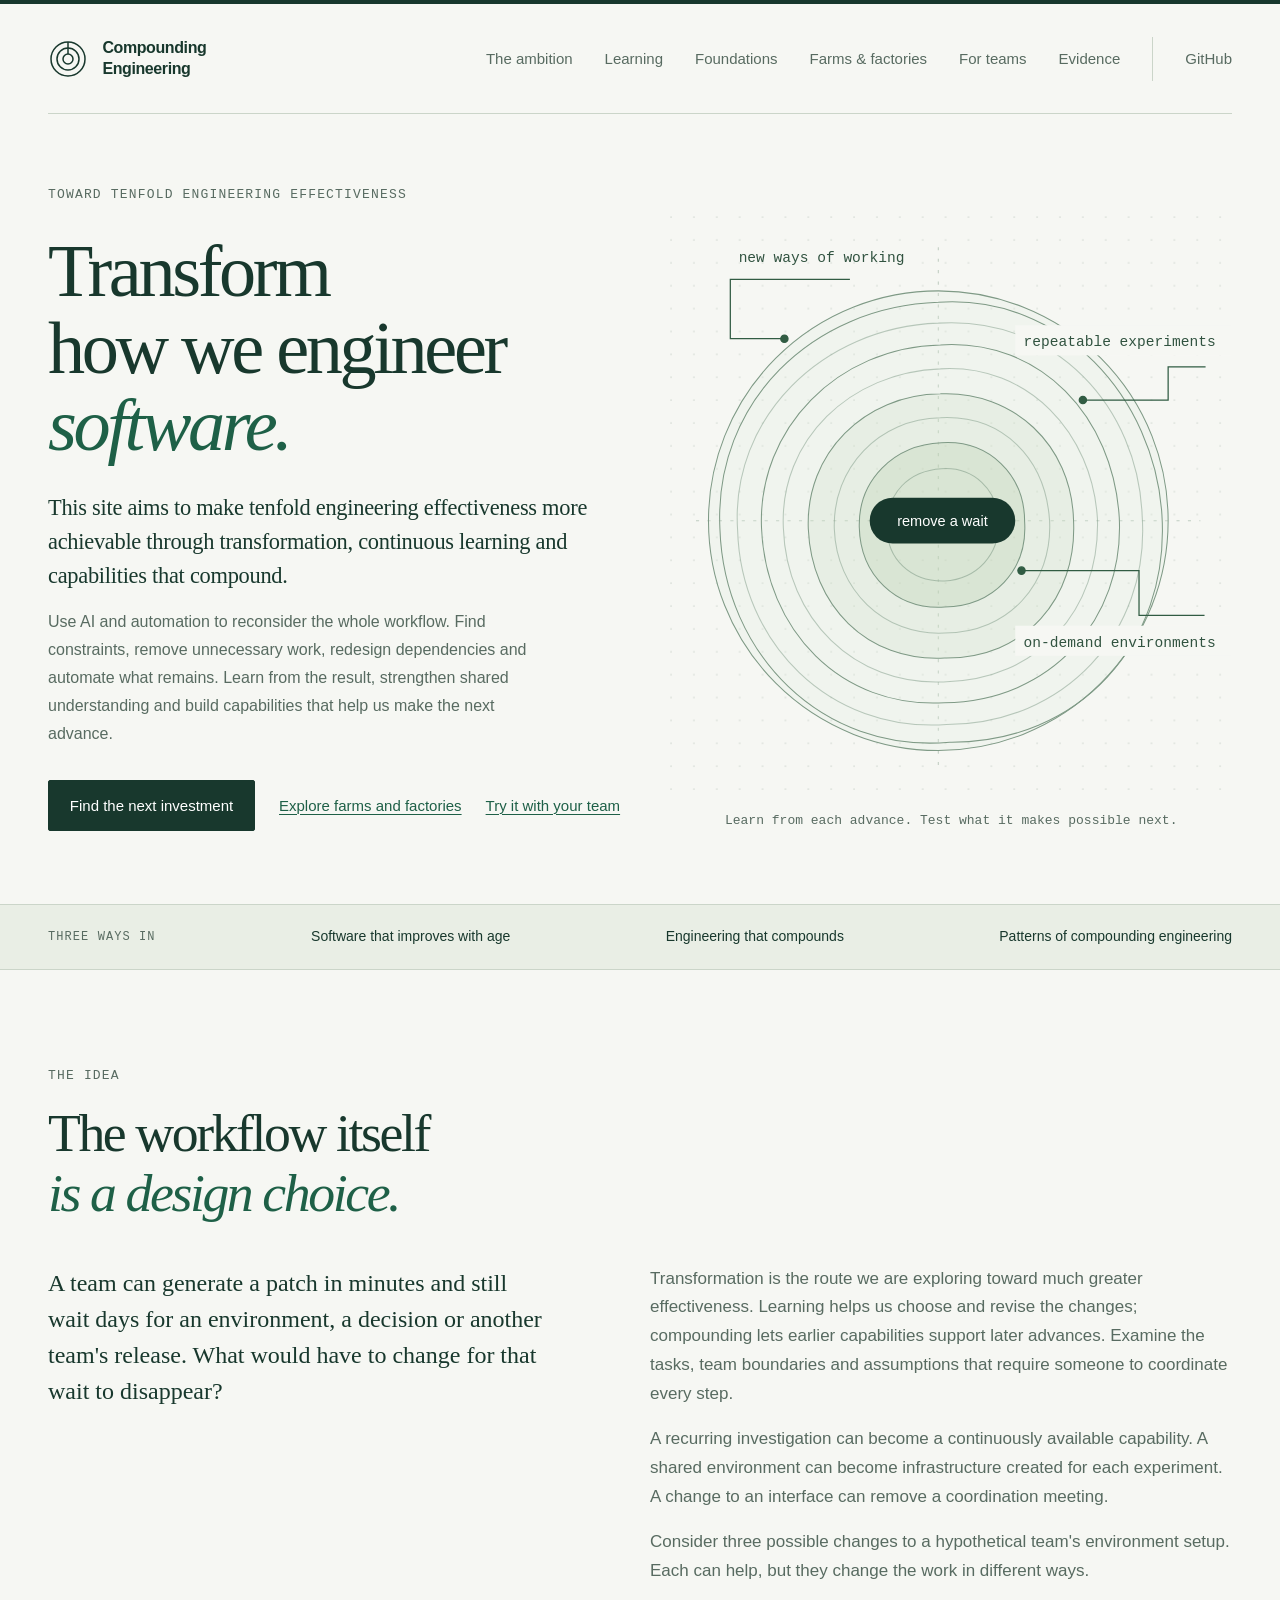
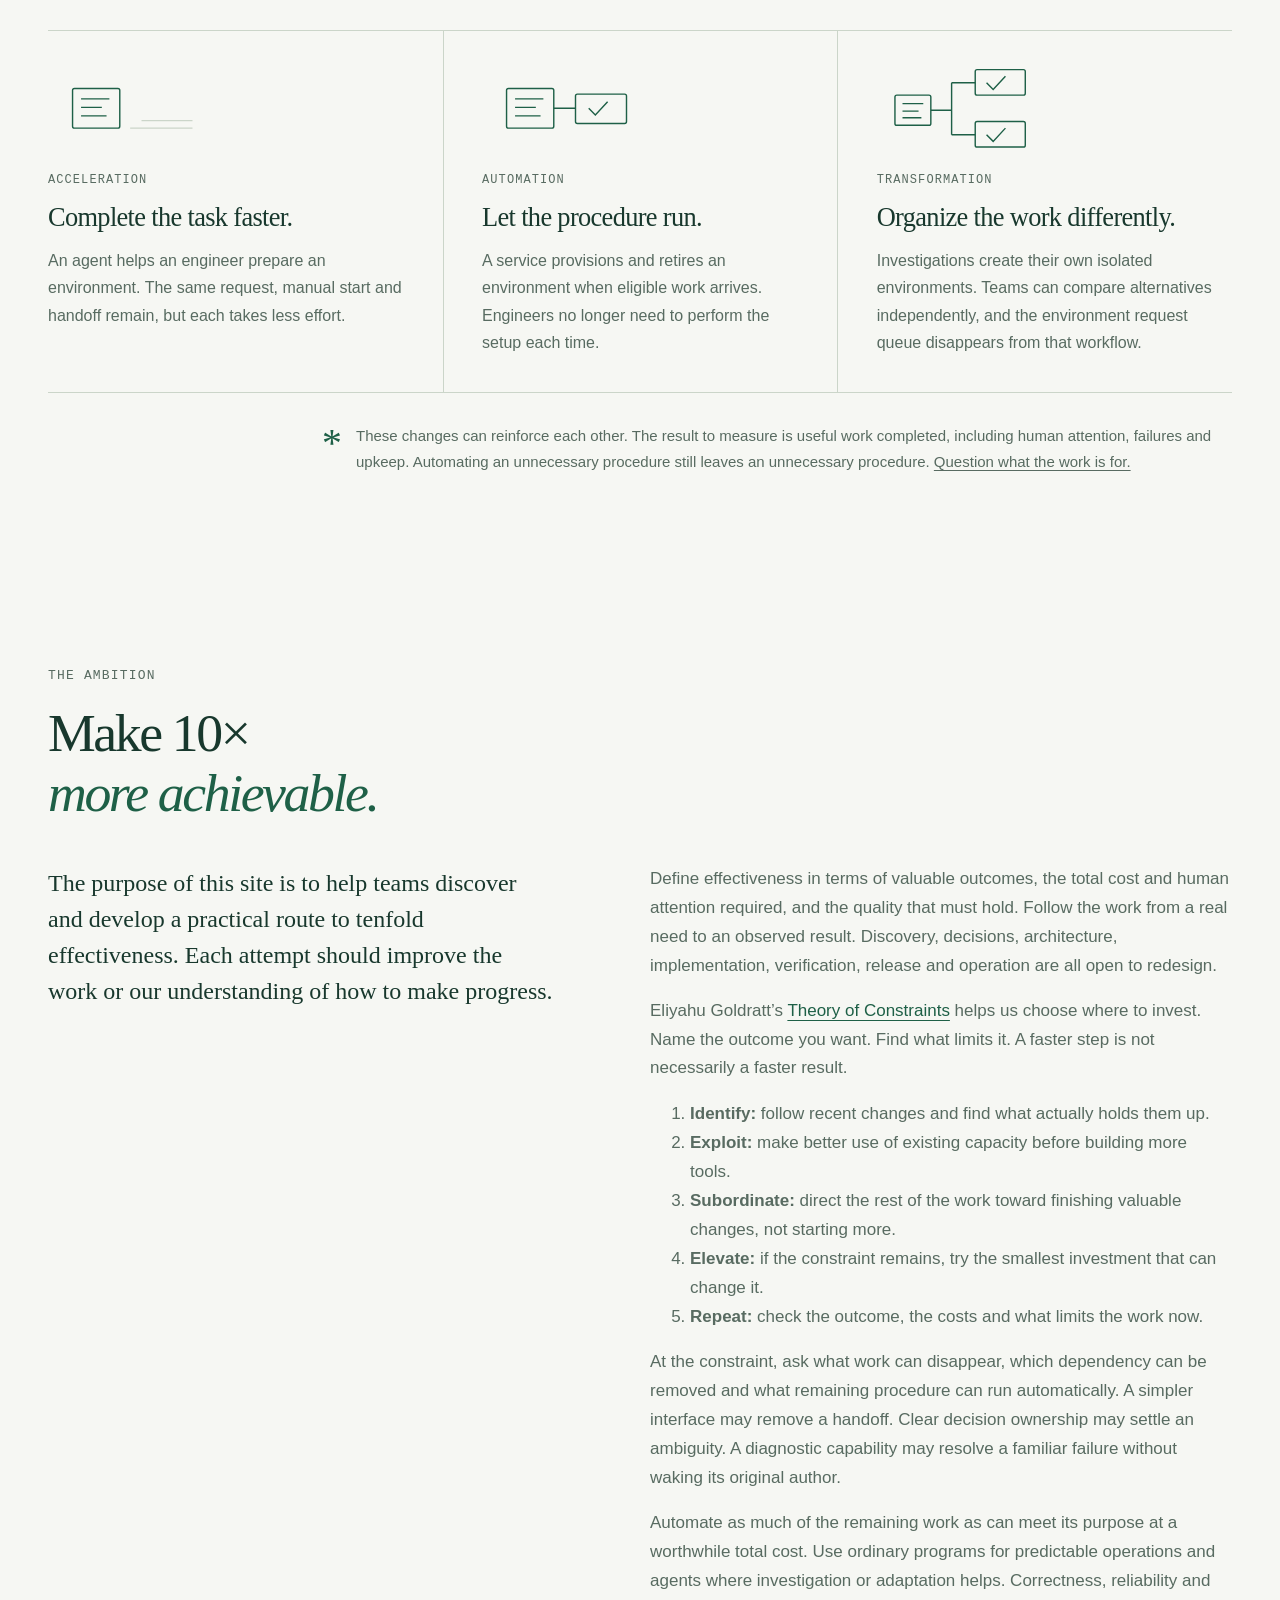
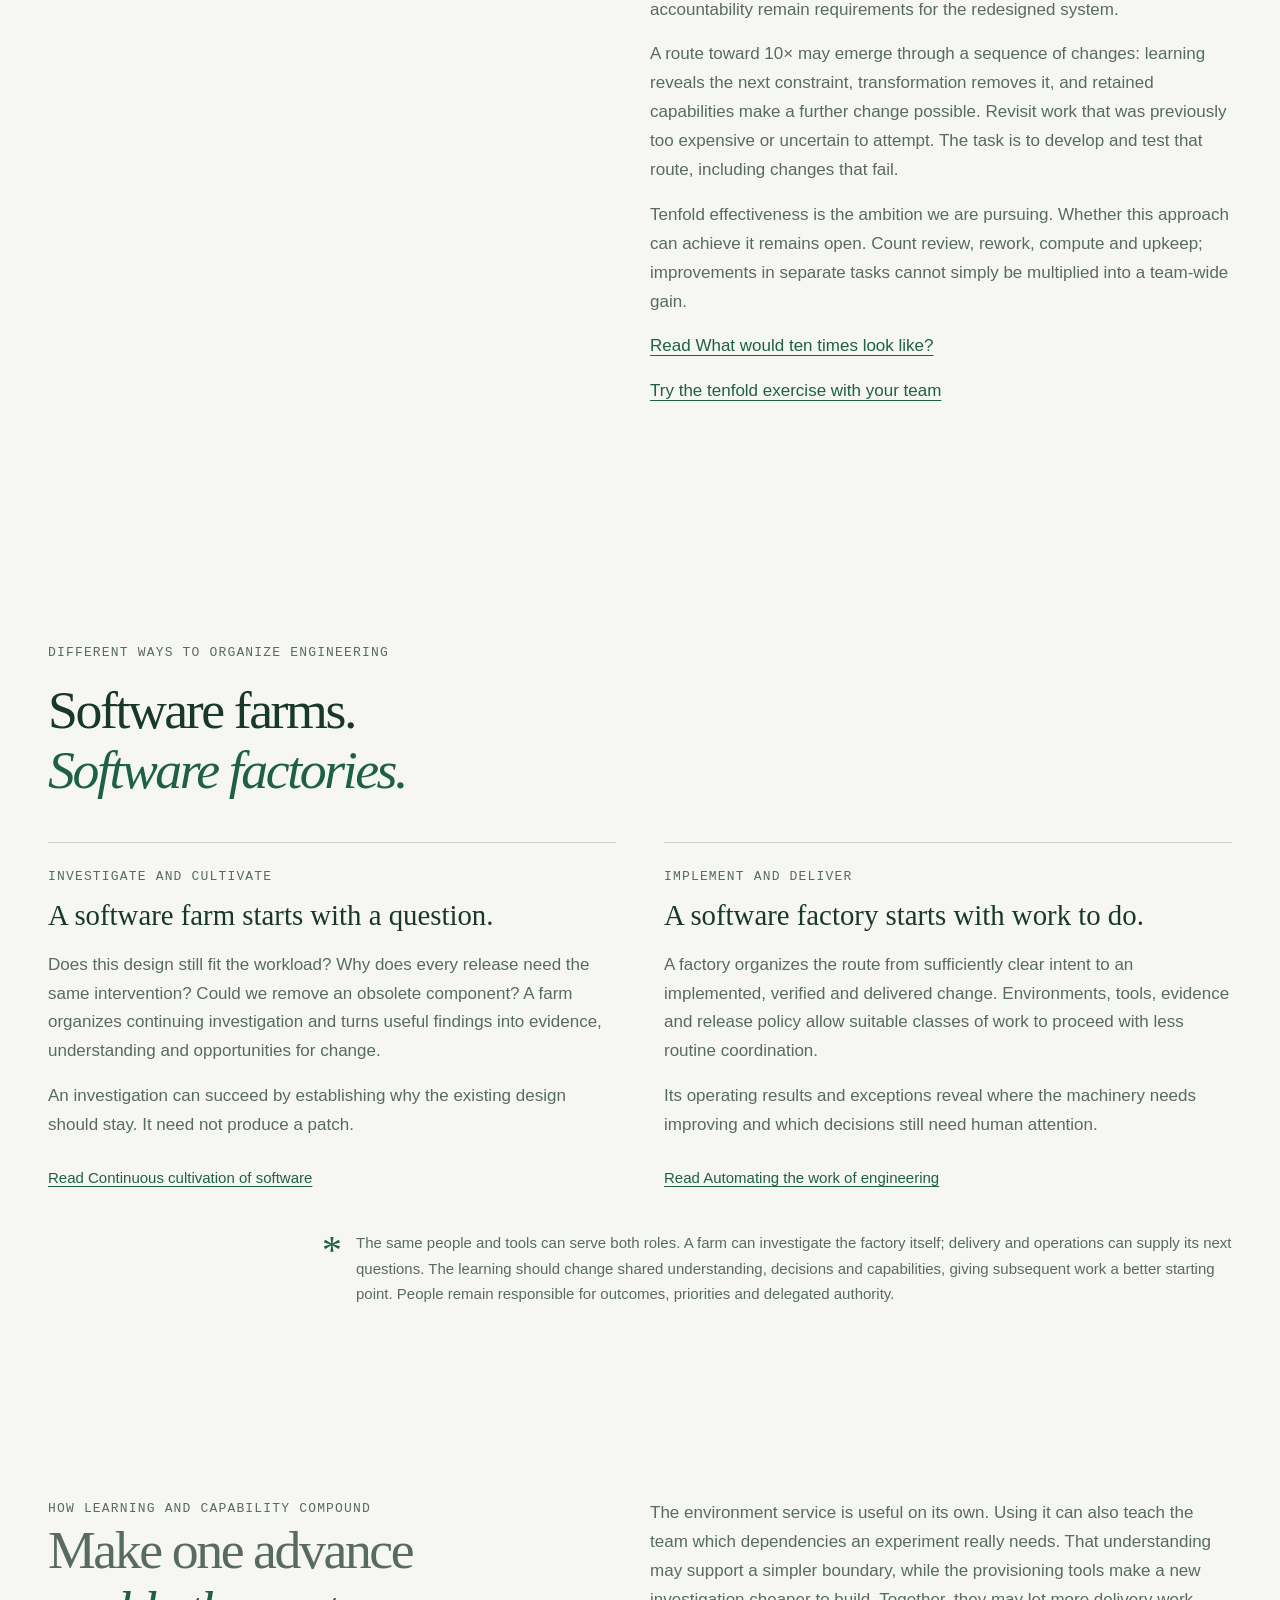
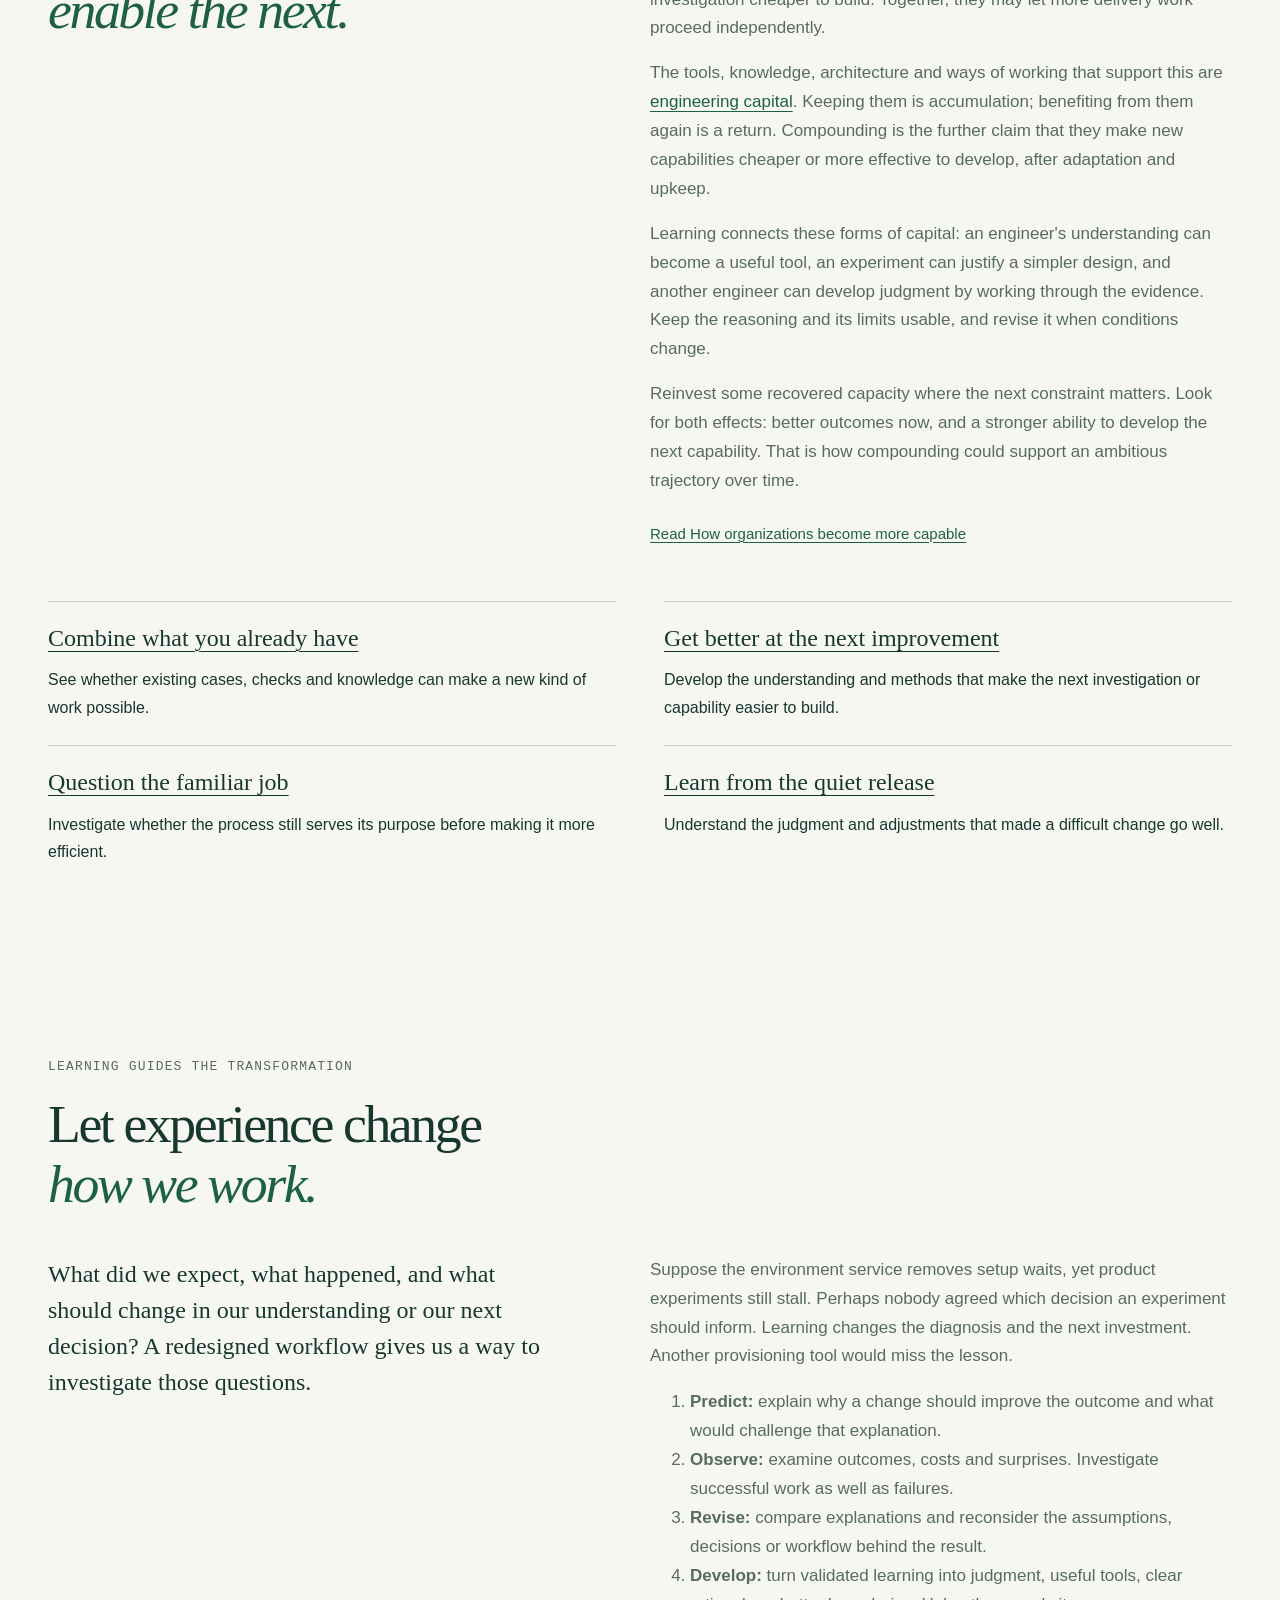
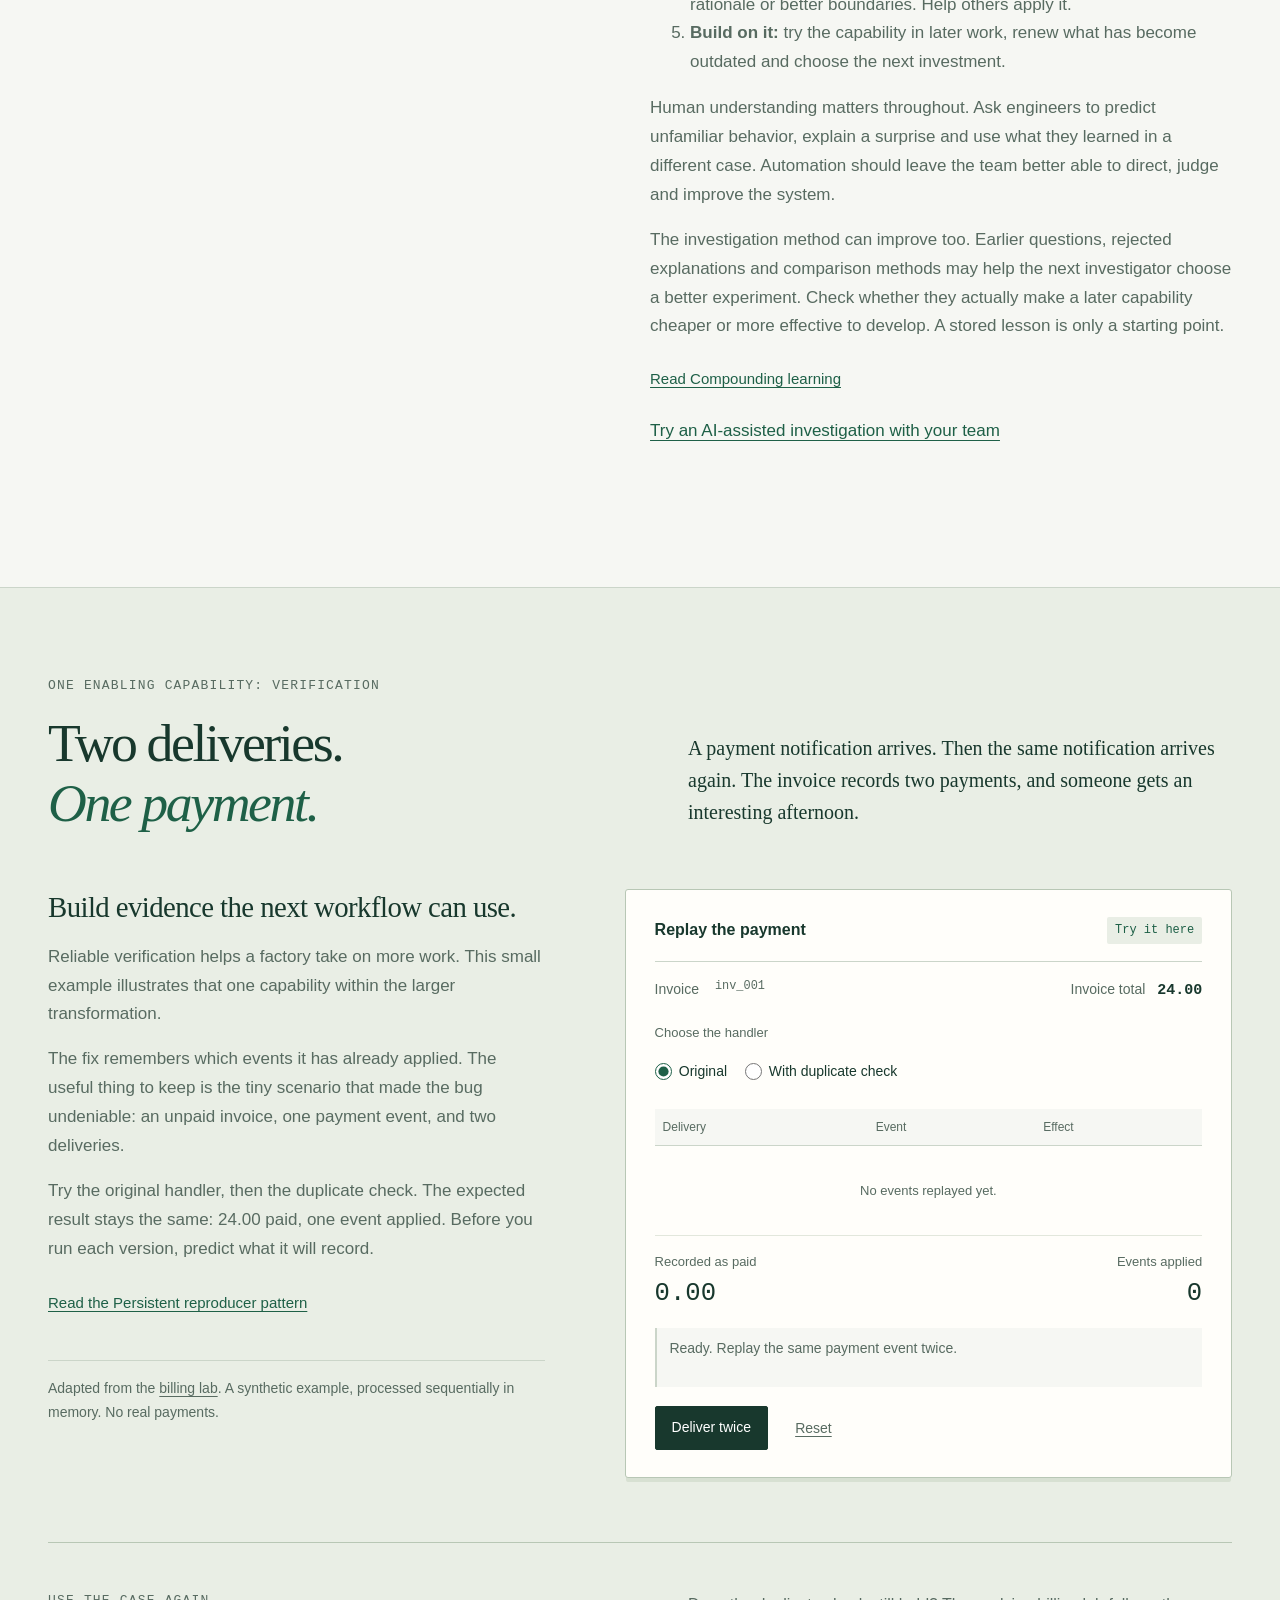
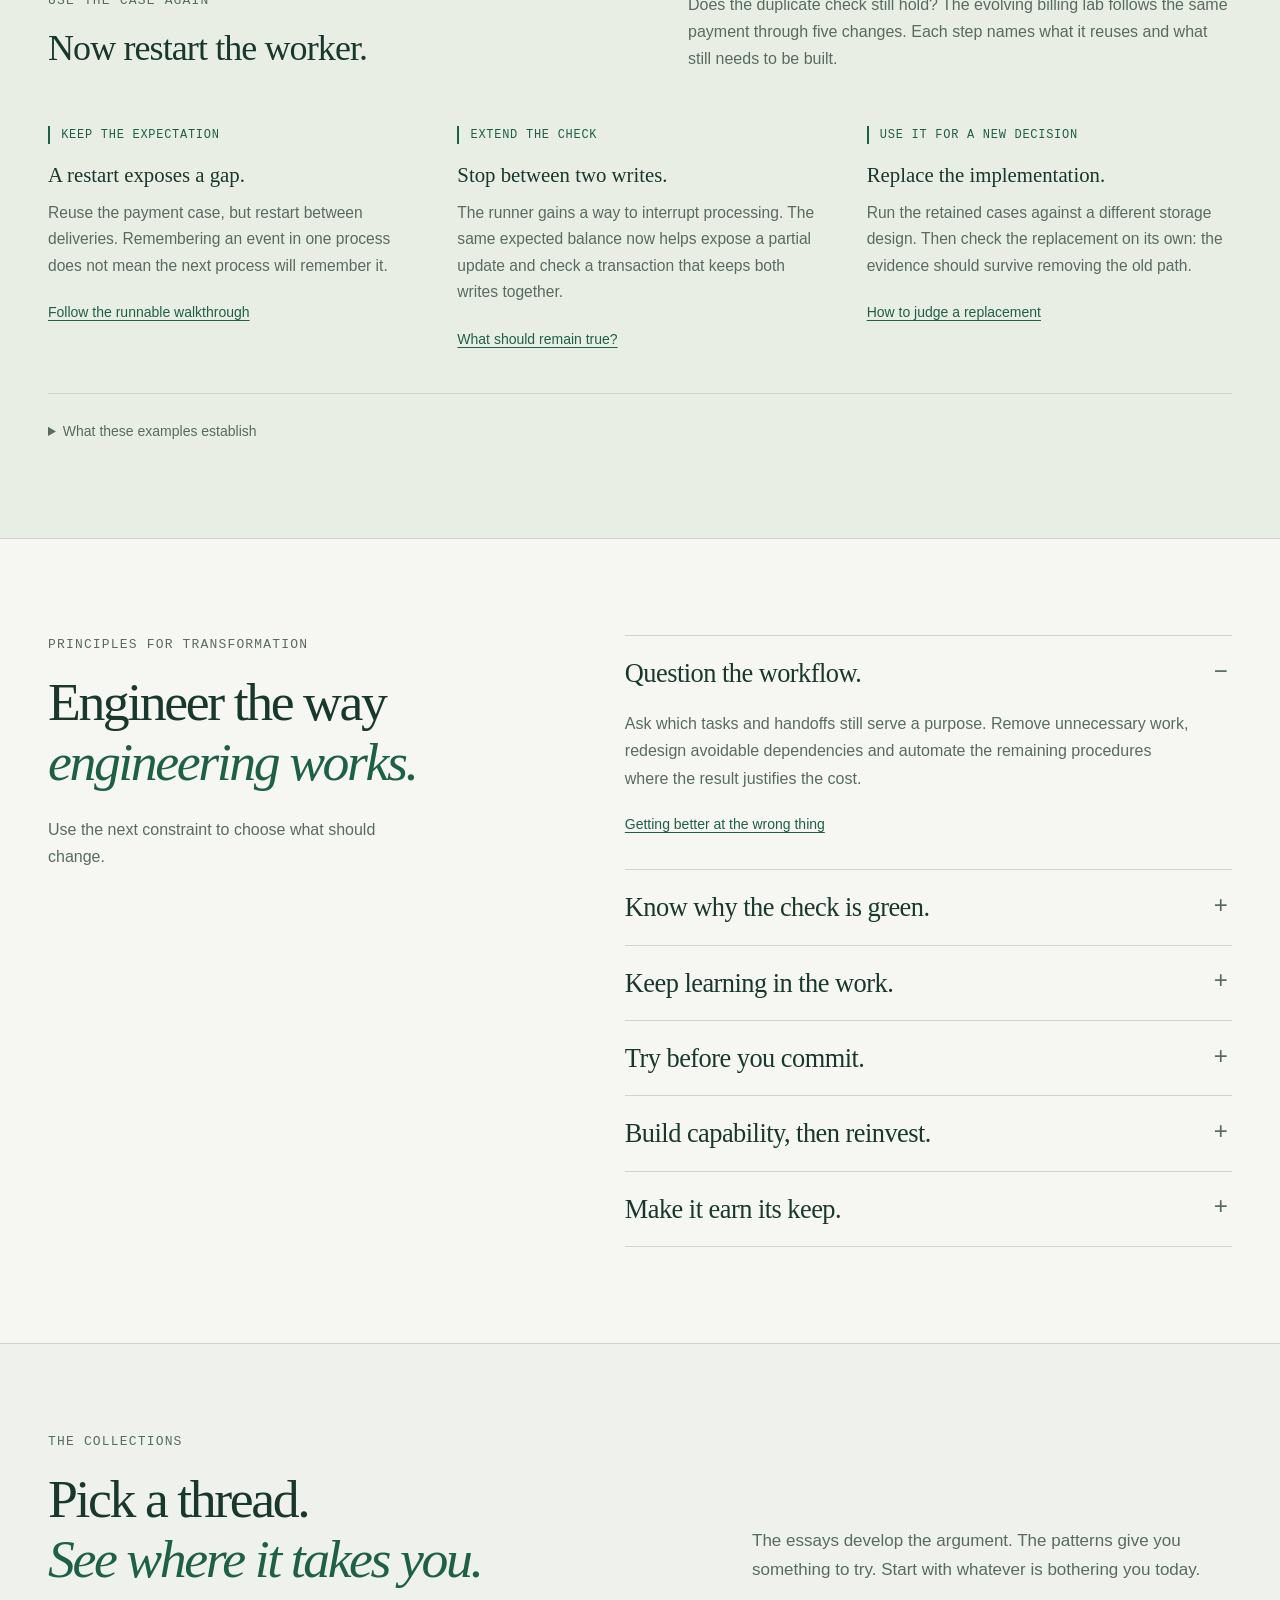
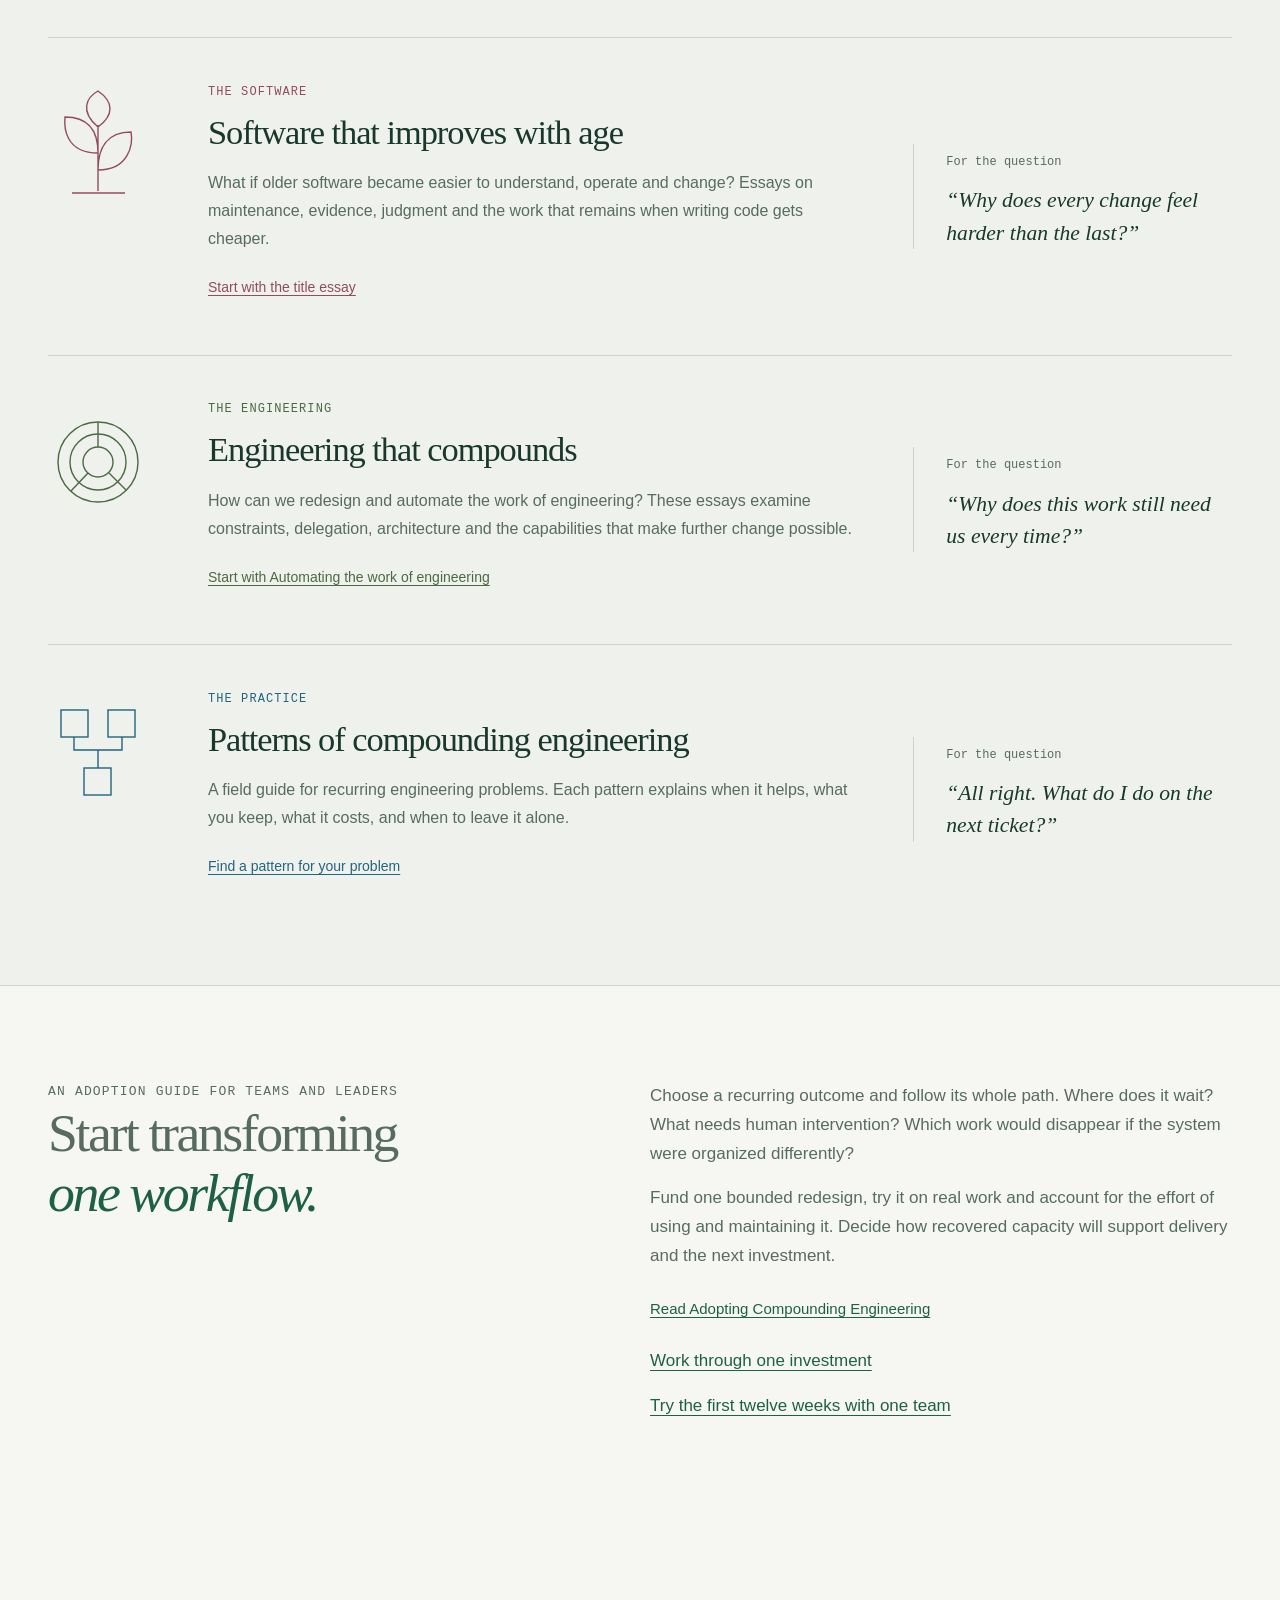
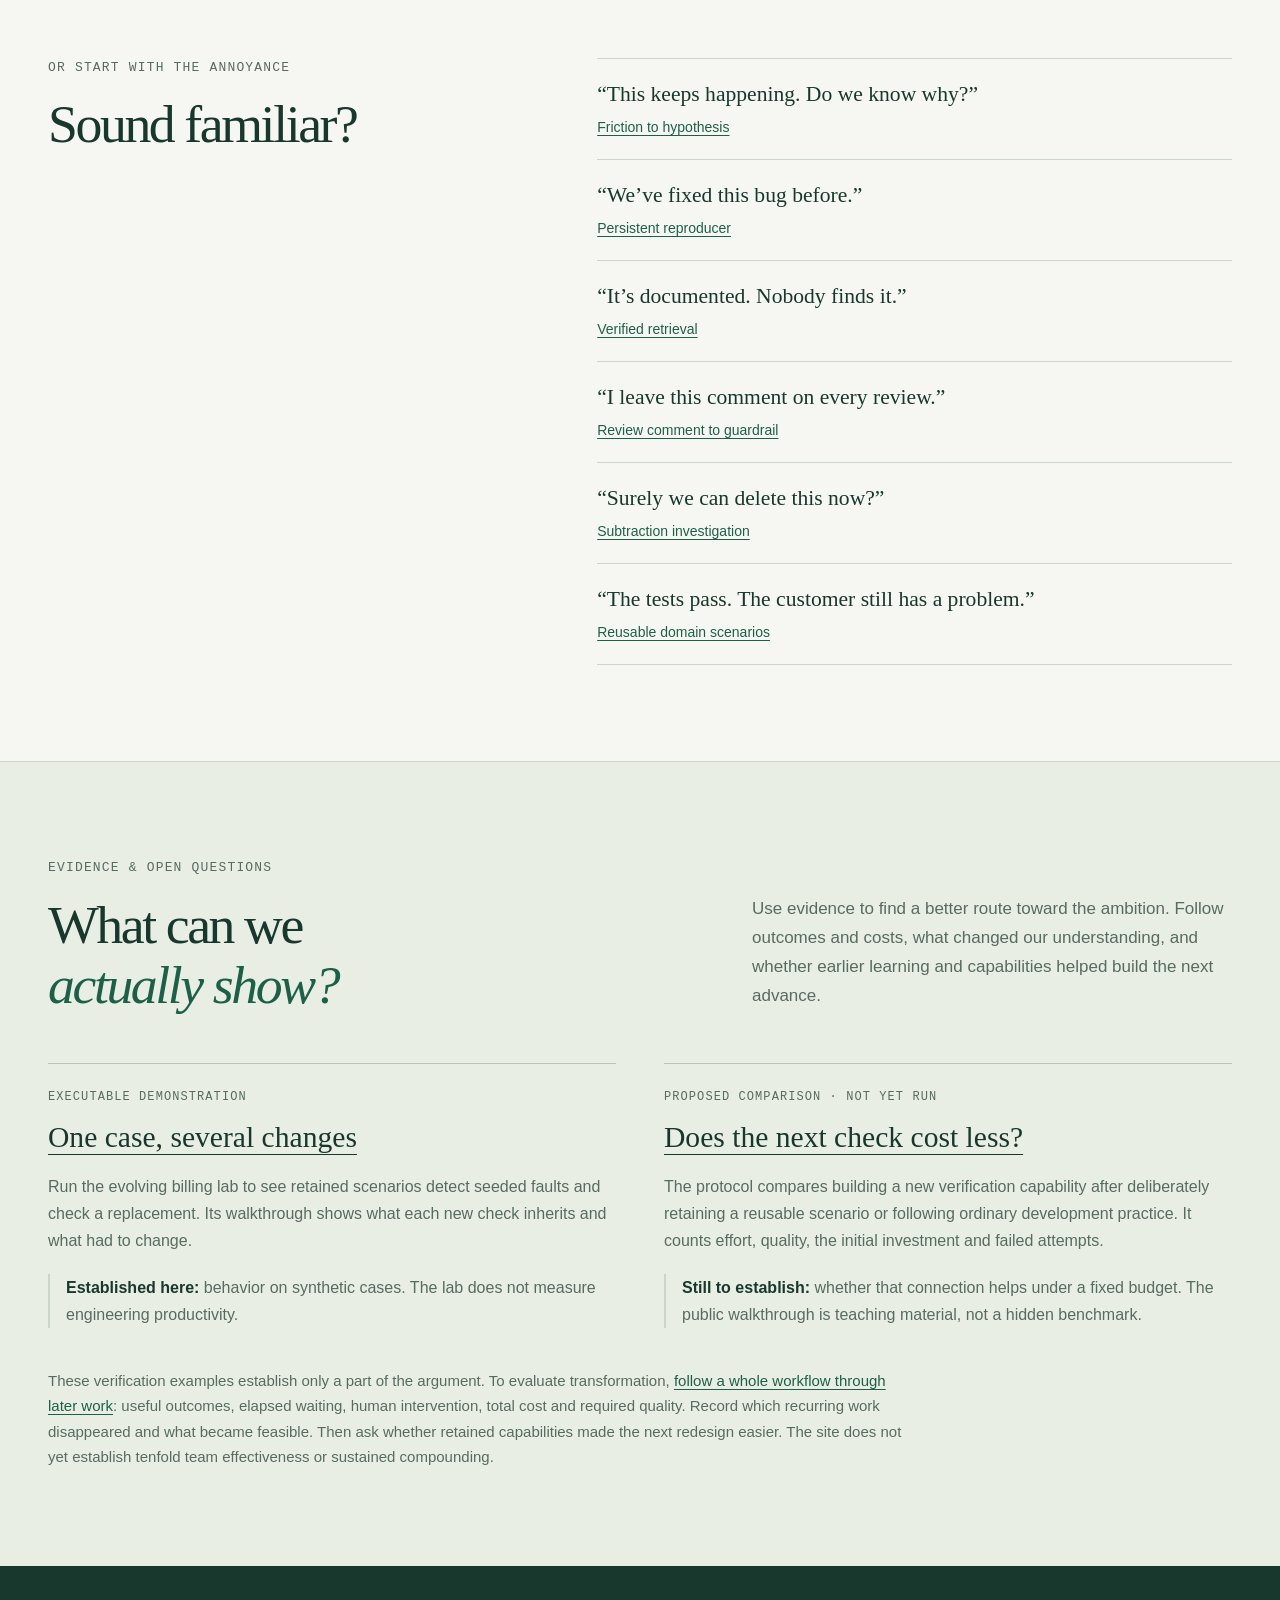
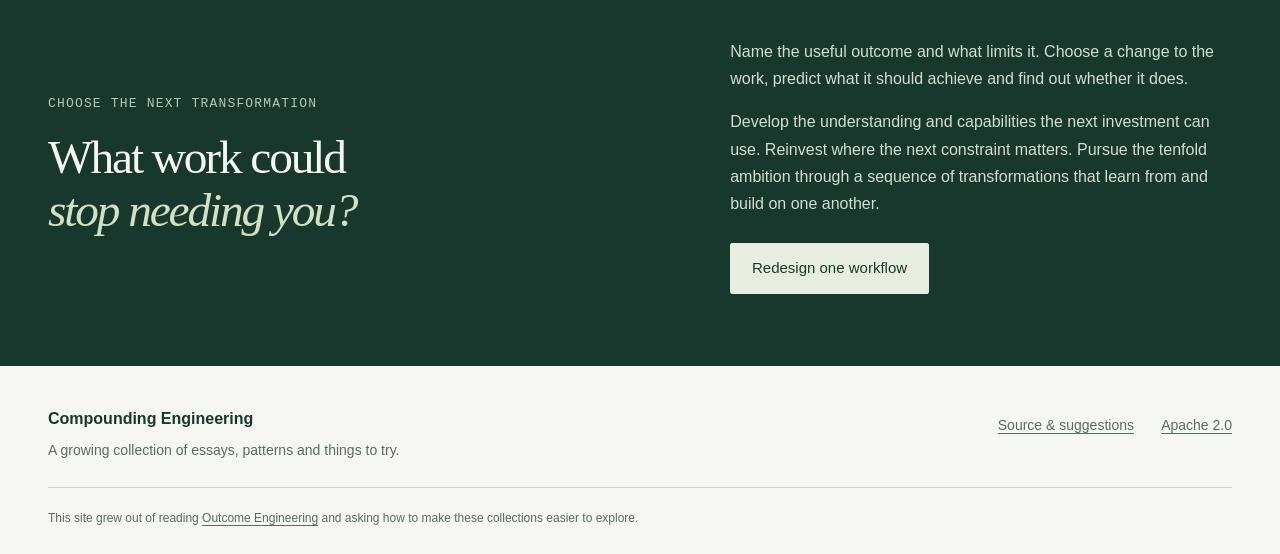
==== commit 1799b1c9: "Connect the tenfold ambition with transformation, learning and compounding" ====
--- a/index.html
+++ b/index.html
@@ -5,11 +5,11 @@
   <meta name="viewport" content="width=device-width, initial-scale=1">
   <meta name="theme-color" content="#18382d">
   <title>Compounding Engineering — Transform how we engineer software.</title>
-  <meta name="description" content="Transform how software engineering is performed: remove constraints, redesign and automate work, and develop capabilities that make the next transformation easier.">
+  <meta name="description" content="Make tenfold engineering effectiveness more achievable through transformation, continuous learning and capabilities that compound across later work.">
   <link rel="canonical" href="https://grove.github.io/compounding-engineering/">
   <meta property="og:type" content="website">
   <meta property="og:title" content="Compounding Engineering">
-  <meta property="og:description" content="Transform how we engineer software. Constraint removal, automation, software farms and software factories, with capabilities that make further transformation possible.">
+  <meta property="og:description" content="Toward tenfold engineering effectiveness: transform the work, learn what makes a difference and build capabilities that help the next advance.">
   <meta property="og:url" content="https://grove.github.io/compounding-engineering/">
   <link rel="icon" type="image/svg+xml" href="assets/favicon.svg">
   <link rel="stylesheet" href="assets/styles.css?v=1fba4adf7b82">
@@ -25,7 +25,8 @@
         <span>Compounding<br>Engineering</span>
       </a>
       <nav class="main-nav" aria-label="Main navigation">
-        <a href="#idea">The idea</a>
+        <a href="#ambition">The ambition</a>
+        <a href="#learning">Learning</a>
         <a href="foundations.html">Foundations</a>
         <a href="#operating-models">Farms &amp; factories</a>
         <a href="adoption/">For teams</a>
@@ -38,10 +39,10 @@
   <main id="main" tabindex="-1">
     <section class="hero shell" aria-labelledby="hero-title">
       <div class="hero-copy">
-        <p class="eyebrow">A practical resource for engineering teams</p>
+        <p class="eyebrow">Toward tenfold engineering effectiveness</p>
         <h1 id="hero-title">Transform<br>how we engineer<br><em>software.</em></h1>
-        <p class="hero-lede">Redesign how we discover, create, evolve and operate software. Make the engineering system itself more capable.</p>
-        <p class="hero-intro">AI and automation give us reason to reconsider the whole workflow. Find what limits valuable outcomes. Remove unnecessary work, redesign dependencies and automate what remains. Keep capabilities that make the next transformation cheaper or more effective.</p>
+        <p class="hero-lede">This site aims to make tenfold engineering effectiveness more achievable through transformation, continuous learning and capabilities that compound.</p>
+        <p class="hero-intro">Use AI and automation to reconsider the whole workflow. Find constraints, remove unnecessary work, redesign dependencies and automate what remains. Learn from the result, strengthen shared understanding and build capabilities that help us make the next advance.</p>
         <div class="hero-actions">
           <a class="button" href="adoption/investment-canvas.html">Find the next investment</a>
           <a class="text-link" href="#operating-models">Explore farms and factories</a>
@@ -51,7 +52,7 @@
       <figure class="growth-figure">
         <svg class="growth-rings" viewBox="0 0 540 560" role="img" aria-labelledby="growth-title growth-description">
           <title id="growth-title">One investment can enable the next</title>
-          <desc id="growth-description">Removing an environment queue can lead to on-demand environments, repeatable experiments and new ways of working. Earlier capabilities can make later transformations easier. The rings illustrate a possible progression, not measured growth.</desc>
+          <desc id="growth-description">Removing an environment queue can lead to on-demand environments, repeatable experiments and new ways of working. Learning from each advance can help develop the next capability. The rings illustrate a possible progression, not measured growth.</desc>
           <defs>
             <pattern id="dot-grid" width="22" height="22" patternUnits="userSpaceOnUse"><circle cx="1" cy="1" r=".8" fill="#315340" opacity=".16"/></pattern>
           </defs>
@@ -84,7 +85,7 @@
           <text x="262" y="298" text-anchor="middle" class="diagram-core" fill="#fff">remove a wait</text>
         </svg>
         <div class="ring-key" aria-hidden="true"><span>On-demand environments</span><span>Repeatable experiments</span><span>New ways of working</span></div>
-        <figcaption>A possible progression, to test in later work.</figcaption>
+        <figcaption>Learn from each advance. Test what it makes possible next.</figcaption>
       </figure>
     </section>
 
@@ -105,7 +106,7 @@
       <div class="idea-intro">
         <p>A team can generate a patch in minutes and still wait days for an environment, a decision or another team's release. What would have to change for that wait to disappear?</p>
         <div>
-          <p>The primary ambition is to transform how software engineering is performed. Examine the sequence of tasks, the boundaries between teams and the assumptions that require someone to coordinate every step.</p>
+          <p>Transformation is the route we are exploring toward much greater effectiveness. Learning helps us choose and revise the changes; compounding lets earlier capabilities support later advances. Examine the tasks, team boundaries and assumptions that require someone to coordinate every step.</p>
           <p>A recurring investigation can become a continuously available capability. A shared environment can become infrastructure created for each experiment. A change to an interface can remove a coordination meeting.</p>
           <p>Consider three possible changes to a hypothetical team's environment setup. Each can help, but they change the work in different ways.</p>
         </div>
@@ -135,13 +136,13 @@
 
     <section class="section shell" id="ambition" aria-labelledby="ambition-title">
       <div class="section-heading">
-        <p class="eyebrow">Where to invest</p>
-        <h2 id="ambition-title">What holds<br><em>useful work up?</em></h2>
-      </div>
-      <div class="idea-intro">
-        <p>Suppose AI could prepare ten times as many changes tomorrow. How many could your team finish? Where would the others wait?</p>
-        <div>
-          <p>Follow the work from a real need to an observed result. Discovery, product decisions, architecture, implementation, verification, release and operation are all open to redesign. Waiting for an environment or coordinating a shared change can matter more than writing the code.</p>
+        <p class="eyebrow">The ambition</p>
+        <h2 id="ambition-title">Make 10×<br><em>more achievable.</em></h2>
+      </div>
+      <div class="idea-intro">
+        <p>The purpose of this site is to help teams discover and develop a practical route to tenfold effectiveness. Each attempt should improve the work or our understanding of how to make progress.</p>
+        <div>
+          <p>Define effectiveness in terms of valuable outcomes, the total cost and human attention required, and the quality that must hold. Follow the work from a real need to an observed result. Discovery, decisions, architecture, implementation, verification, release and operation are all open to redesign.</p>
           <p>Eliyahu Goldratt’s <a href="https://www.goldrattresearchlabs.com/introduction-to-toc/">Theory of Constraints</a> helps us choose where to invest. Name the outcome you want. Find what limits it. A faster step is not necessarily a faster result.</p>
           <ol>
             <li><strong>Identify:</strong> follow recent changes and find what actually holds them up.</li>
@@ -152,7 +153,8 @@
           </ol>
           <p>At the constraint, ask what work can disappear, which dependency can be removed and what remaining procedure can run automatically. A simpler interface may remove a handoff. Clear decision ownership may settle an ambiguity. A diagnostic capability may resolve a familiar failure without waking its original author.</p>
           <p>Automate as much of the remaining work as can meet its purpose at a worthwhile total cost. Use ordinary programs for predictable operations and agents where investigation or adaptation helps. Correctness, reliability and accountability remain requirements for the redesigned system.</p>
-          <p>Our distant aim is to become ten times as effective as a team with AI. That makes redesigning the whole system worth investigating. Tenfold effectiveness remains an ambition, not a result established here. Count review, rework, compute and upkeep, and check where the constraint moves.</p>
+          <p>A route toward 10× may emerge through a sequence of changes: learning reveals the next constraint, transformation removes it, and retained capabilities make a further change possible. Revisit work that was previously too expensive or uncertain to attempt. The task is to develop and test that route, including changes that fail.</p>
+          <p>Tenfold effectiveness is the ambition we are pursuing. Whether this approach can achieve it remains open. Count review, rework, compute and upkeep; improvements in separate tasks cannot simply be multiplied into a team-wide gain.</p>
           <p><a href="https://grove.github.io/engineering-that-compounds/essays/what-would-ten-times-look-like.html">Read What would ten times look like?</a></p>
           <p><a href="https://grove.github.io/patterns-of-compounding-engineering/guide.html#use-the-tenfold-ambition-to-choose-the-next-investment">Try the tenfold exercise with your team</a></p>
         </div>
@@ -180,22 +182,23 @@
           <a class="text-link" href="https://grove.github.io/engineering-that-compounds/essays/automating-the-work-of-engineering.html">Read Automating the work of engineering</a>
         </article>
       </div>
-      <aside class="margin-note"><span class="note-mark" aria-hidden="true">*</span><p>These are complementary roles, not mandatory departments or a fixed pipeline. The same people and tools can serve both. A farm can investigate the factory itself; delivery and operations can supply the farm's next questions. People remain responsible for outcomes, priorities and the authority delegated to the system.</p></aside>
+      <aside class="margin-note"><span class="note-mark" aria-hidden="true">*</span><p>The same people and tools can serve both roles. A farm can investigate the factory itself; delivery and operations can supply its next questions. The learning should change shared understanding, decisions and capabilities, giving subsequent work a better starting point. People remain responsible for outcomes, priorities and delegated authority.</p></aside>
     </section>
 
     <section class="section shell" id="foundations" aria-labelledby="foundations-title">
       <div class="idea-intro">
-        <div><p class="eyebrow">How transformation can compound</p><h2 id="foundations-title">Make the next<br><em>investment possible.</em></h2></div>
-        <div>
-          <p>The environment service is useful on its own. If its isolation, provisioning and telemetry also make an automated investigation cheaper to build, it contributes to a new capability. That investigation might reveal a dependency whose removal lets more delivery work proceed independently.</p>
+        <div><p class="eyebrow">How learning and capability compound</p><h2 id="foundations-title">Make one advance<br><em>enable the next.</em></h2></div>
+        <div>
+          <p>The environment service is useful on its own. Using it can also teach the team which dependencies an experiment really needs. That understanding may support a simpler boundary, while the provisioning tools make a new investigation cheaper to build. Together, they may let more delivery work proceed independently.</p>
           <p>The tools, knowledge, architecture and ways of working that support this are <a href="https://grove.github.io/engineering-that-compounds/essays/engineering-capital.html">engineering capital</a>. Keeping them is accumulation; benefiting from them again is a return. Compounding is the further claim that they make new capabilities cheaper or more effective to develop, after adaptation and upkeep.</p>
-          <p>Reinvest some recovered capacity where the next constraint matters. Earlier capabilities and the capacity to develop them can then reinforce one another. This is a mechanism to test in later work; it does not promise exponential growth.</p>
+          <p>Learning connects these forms of capital: an engineer's understanding can become a useful tool, an experiment can justify a simpler design, and another engineer can develop judgment by working through the evidence. Keep the reasoning and its limits usable, and revise it when conditions change.</p>
+          <p>Reinvest some recovered capacity where the next constraint matters. Look for both effects: better outcomes now, and a stronger ability to develop the next capability. That is how compounding could support an ambitious trajectory over time.</p>
           <p><a class="text-link" href="foundations.html">Read How organizations become more capable</a></p>
         </div>
       </div>
       <div class="foundation-links">
         <article><h3><a href="https://grove.github.io/patterns-of-compounding-engineering/patterns/capability-composition.html">Combine what you already have</a></h3><p>See whether existing cases, checks and knowledge can make a new kind of work possible.</p></article>
-        <article><h3><a href="https://grove.github.io/engineering-that-compounds/essays/the-economics-of-feedback.html">Make the answer easier to get</a></h3><p>Find the wait or uncertainty that prevents a useful experiment, then shorten that loop.</p></article>
+        <article><h3><a href="https://grove.github.io/engineering-that-compounds/essays/improving-our-ability-to-improve.html">Get better at the next improvement</a></h3><p>Develop the understanding and methods that make the next investigation or capability easier to build.</p></article>
         <article><h3><a href="https://grove.github.io/engineering-that-compounds/essays/getting-better-at-the-wrong-thing.html">Question the familiar job</a></h3><p>Investigate whether the process still serves its purpose before making it more efficient.</p></article>
         <article><h3><a href="https://grove.github.io/engineering-that-compounds/essays/learning-from-things-that-go-right.html">Learn from the quiet release</a></h3><p>Understand the judgment and adjustments that made a difficult change go well.</p></article>
       </div>
@@ -203,20 +206,22 @@
 
     <section class="section shell" id="learning" aria-labelledby="learning-title">
       <div class="section-heading">
-        <p class="eyebrow">Improve the engineering system itself</p>
-        <h2 id="learning-title">Why did the work<br><em>need us again?</em></h2>
-      </div>
-      <div class="idea-intro">
-        <p>Suppose an automated delivery job repeatedly stops for someone to repair its environment. Each interruption is evidence about the system we have built.</p>
-        <div>
-          <p>A farm can investigate those interruptions. The cause might be unreliable cleanup, an unsuitable shared dependency or a class of work the factory cannot yet handle. Keep the cases and compare explanations before building a remedy.</p>
+        <p class="eyebrow">Learning guides the transformation</p>
+        <h2 id="learning-title">Let experience change<br><em>how we work.</em></h2>
+      </div>
+      <div class="idea-intro">
+        <p>What did we expect, what happened, and what should change in our understanding or our next decision? A redesigned workflow gives us a way to investigate those questions.</p>
+        <div>
+          <p>Suppose the environment service removes setup waits, yet product experiments still stall. Perhaps nobody agreed which decision an experiment should inform. Learning changes the diagnosis and the next investment. Another provisioning tool would miss the lesson.</p>
           <ol>
-            <li><strong>Observe:</strong> record waiting, repeated interventions and unexpected work, including successful recoveries.</li>
-            <li><strong>Investigate:</strong> find what distinguishes a missing tool from an unnecessary dependency or an unresolved decision.</li>
-            <li><strong>Redesign:</strong> remove the work or build the capability that addresses its cause. Check the proposed change to the machinery.</li>
-            <li><strong>Reinvest:</strong> measure later outcomes and total costs, then direct recovered capacity toward the next constraint.</li>
+            <li><strong>Predict:</strong> explain why a change should improve the outcome and what would challenge that explanation.</li>
+            <li><strong>Observe:</strong> examine outcomes, costs and surprises. Investigate successful work as well as failures.</li>
+            <li><strong>Revise:</strong> compare explanations and reconsider the assumptions, decisions or workflow behind the result.</li>
+            <li><strong>Develop:</strong> turn validated learning into judgment, useful tools, clear rationale or better boundaries. Help others apply it.</li>
+            <li><strong>Build on it:</strong> try the capability in later work, renew what has become outdated and choose the next investment.</li>
           </ol>
-          <p>The investigation method can improve too. Better diagnostics may let the next investigation proceed without its original author. Changes to acceptance rules and authority remain explicit decisions; a job has not improved by hiding its failures.</p>
+          <p>Human understanding matters throughout. Ask engineers to predict unfamiliar behavior, explain a surprise and use what they learned in a different case. Automation should leave the team better able to direct, judge and improve the system.</p>
+          <p>The investigation method can improve too. Earlier questions, rejected explanations and comparison methods may help the next investigator choose a better experiment. Check whether they actually make a later capability cheaper or more effective to develop. A stored lesson is only a starting point.</p>
           <p><a class="text-link" href="https://grove.github.io/engineering-that-compounds/essays/compounding-learning.html">Read Compounding learning</a></p>
           <p><a href="adoption/index.html#learning-from-the-work">Try an AI-assisted investigation with your team</a></p>
         </div>
@@ -276,7 +281,7 @@
       <div class="principles">
         <details open><summary>Question the workflow.</summary><div><p>Ask which tasks and handoffs still serve a purpose. Remove unnecessary work, redesign avoidable dependencies and automate the remaining procedures where the result justifies the cost.</p><a href="https://grove.github.io/engineering-that-compounds/essays/getting-better-at-the-wrong-thing.html">Getting better at the wrong thing</a></div></details>
         <details><summary>Know why the check is green.</summary><div><p>A passing test is useful when you know what it establishes. Ask what could still be wrong. The author and the reviewer can share a blind spot; so can a model and the tests it wrote.</p><a href="https://grove.github.io/software-that-improves-with-age/essays/knowing-what-constitutes-convincing-evidence.html">Knowing what constitutes convincing evidence</a></div></details>
-        <details><summary>Keep learning in the work.</summary><div><p>Predict what will happen, try it, and explain the surprise. An agent can help investigate the question or prepare a new case. Someone still needs to judge what the result means and recognize when the explanation no longer fits.</p><a href="https://grove.github.io/engineering-that-compounds/essays/compounding-learning.html">Compounding learning</a><p><a href="https://grove.github.io/engineering-that-compounds/essays/how-engineers-become-engineers.html">How engineers become engineers</a></p></div></details>
+        <details><summary>Keep learning in the work.</summary><div><p>Predict what will happen, try it, and explain the surprise. Let the evidence change a decision or assumption. Give people practice applying the lesson to a new case, and keep the tools and rationale that help them do it. Revisit what the lesson depends on when conditions change.</p><a href="https://grove.github.io/engineering-that-compounds/essays/compounding-learning.html">Compounding learning</a><p><a href="https://grove.github.io/engineering-that-compounds/essays/how-engineers-become-engineers.html">How engineers become engineers</a></p></div></details>
         <details><summary>Try before you commit.</summary><div><p>Build a small experiment while the decision is still cheap. You can learn more from two awkward prototypes than from a long argument about the perfect design.</p><a href="https://grove.github.io/patterns-of-compounding-engineering/patterns/competing-prototypes.html">Competing prototypes</a></div></details>
         <details><summary>Build capability, then reinvest.</summary><div><p>Give recurring work a way to start, finish and report exceptions within its authority. Keep what helps the next workflow: environments, diagnostics, domain knowledge and useful boundaries. Decide where the capacity recovered will go.</p><a href="https://grove.github.io/engineering-that-compounds/essays/automating-the-work-of-engineering.html">Automating the work of engineering</a></div></details>
         <details><summary>Make it earn its keep.</summary><div><p>A tool with no users is still something to maintain. Notice what helps, repair what misleads, and retire what has outlived its purpose. Deletion counts.</p><a href="https://grove.github.io/patterns-of-compounding-engineering/patterns/investment-retrospective.html">Investment retrospective</a></div></details>
@@ -333,7 +338,7 @@
       <div class="shell">
         <div class="section-heading reading-heading">
           <div><p class="eyebrow">Evidence &amp; open questions</p><h2 id="evidence-title">What can we<br><em>actually show?</em></h2></div>
-          <p>A working example can demonstrate a technique. Finding out whether it pays for itself takes later work, including the setup, review and repairs.</p>
+          <p>Use evidence to find a better route toward the ambition. Follow outcomes and costs, what changed our understanding, and whether earlier learning and capabilities helped build the next advance.</p>
         </div>
         <div class="evidence-grid">
           <article class="evidence-entry">
@@ -356,7 +361,7 @@
     <section class="closing-section" aria-labelledby="closing-title">
       <div class="shell closing-inner">
         <div><p class="eyebrow">Choose the next transformation</p><h2 id="closing-title">What work could<br><em>stop needing you?</em></h2></div>
-        <div class="closing-copy"><p>Name the useful outcome and what limits it. Examine the work that can disappear, the dependencies that can change and the procedures that can run automatically.</p><p>Build one capability, observe what it changes and use what you learn to choose the next investment. The engineering system is part of what we engineer.</p><a class="button button-light" href="adoption/investment-canvas.html">Redesign one workflow</a></div>
+        <div class="closing-copy"><p>Name the useful outcome and what limits it. Choose a change to the work, predict what it should achieve and find out whether it does.</p><p>Develop the understanding and capabilities the next investment can use. Reinvest where the next constraint matters. Pursue the tenfold ambition through a sequence of transformations that learn from and build on one another.</p><a class="button button-light" href="adoption/investment-canvas.html">Redesign one workflow</a></div>
       </div>
     </section>
   </main>
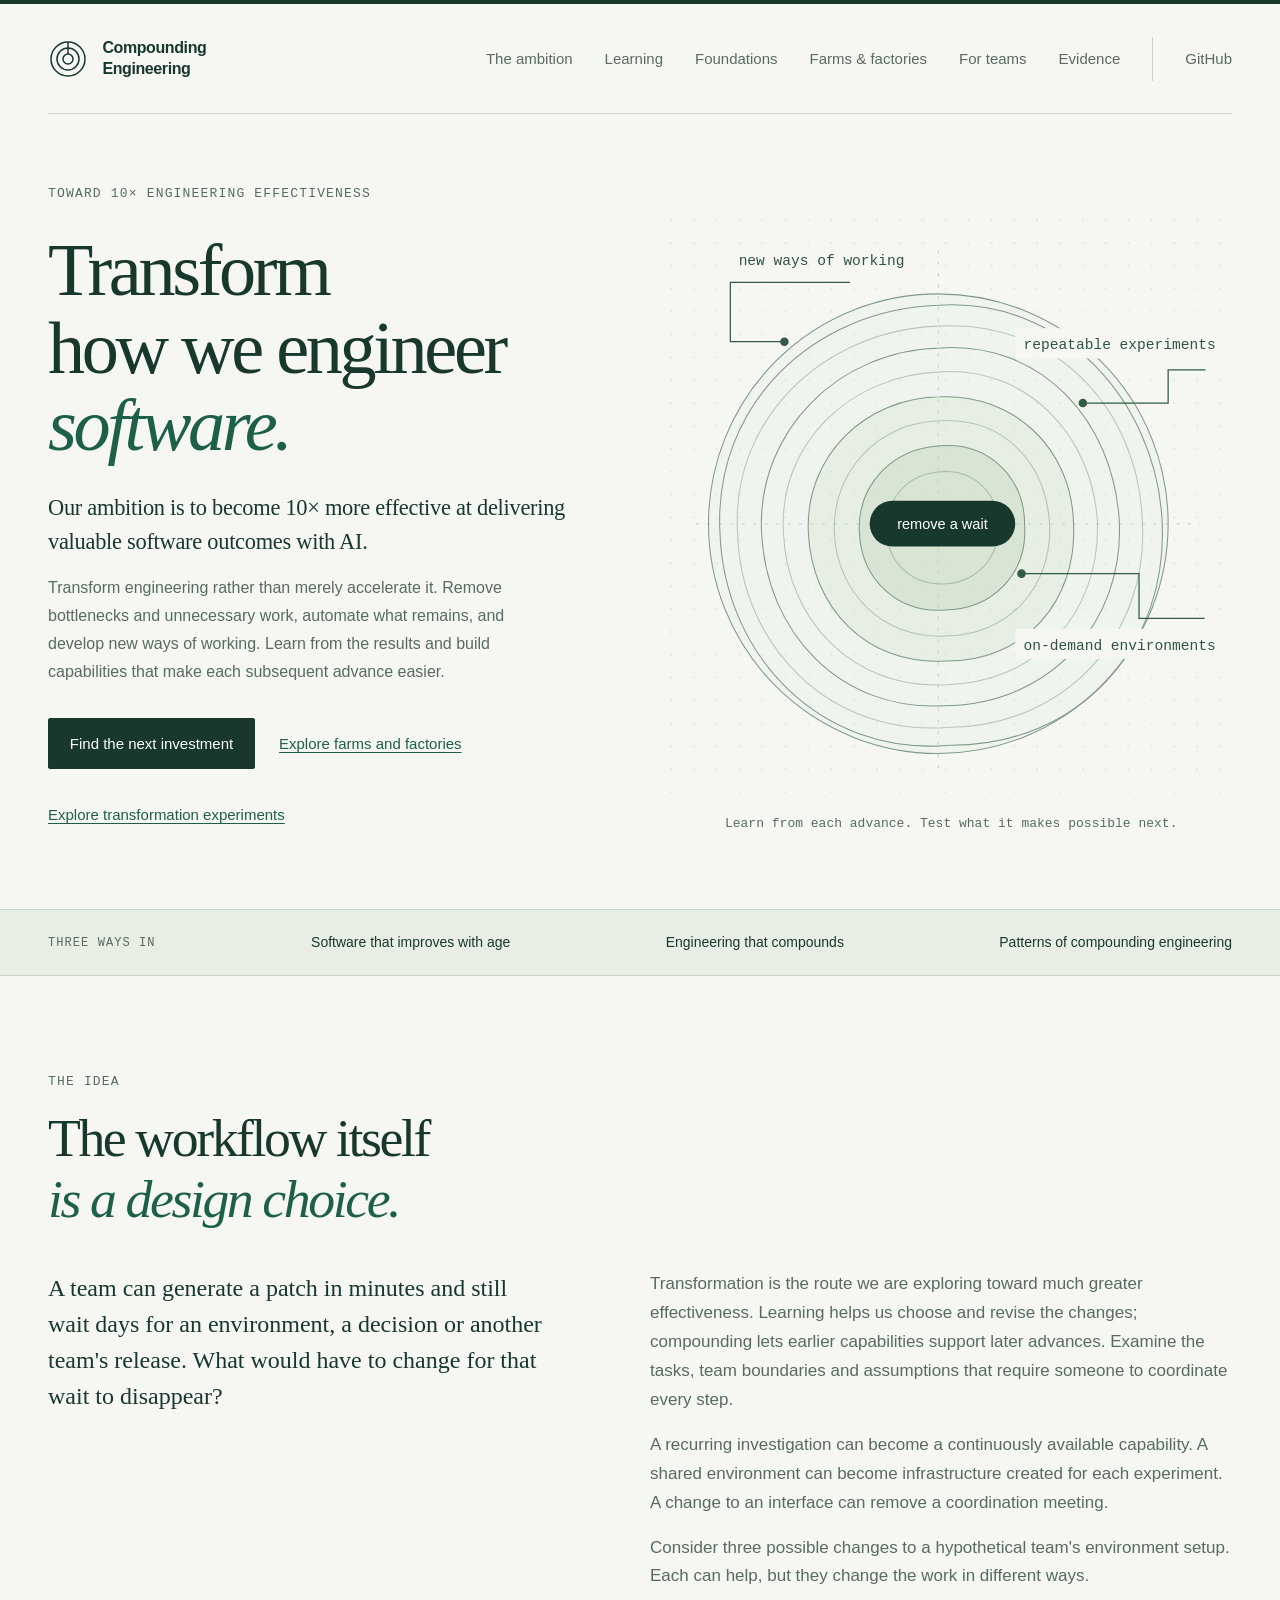
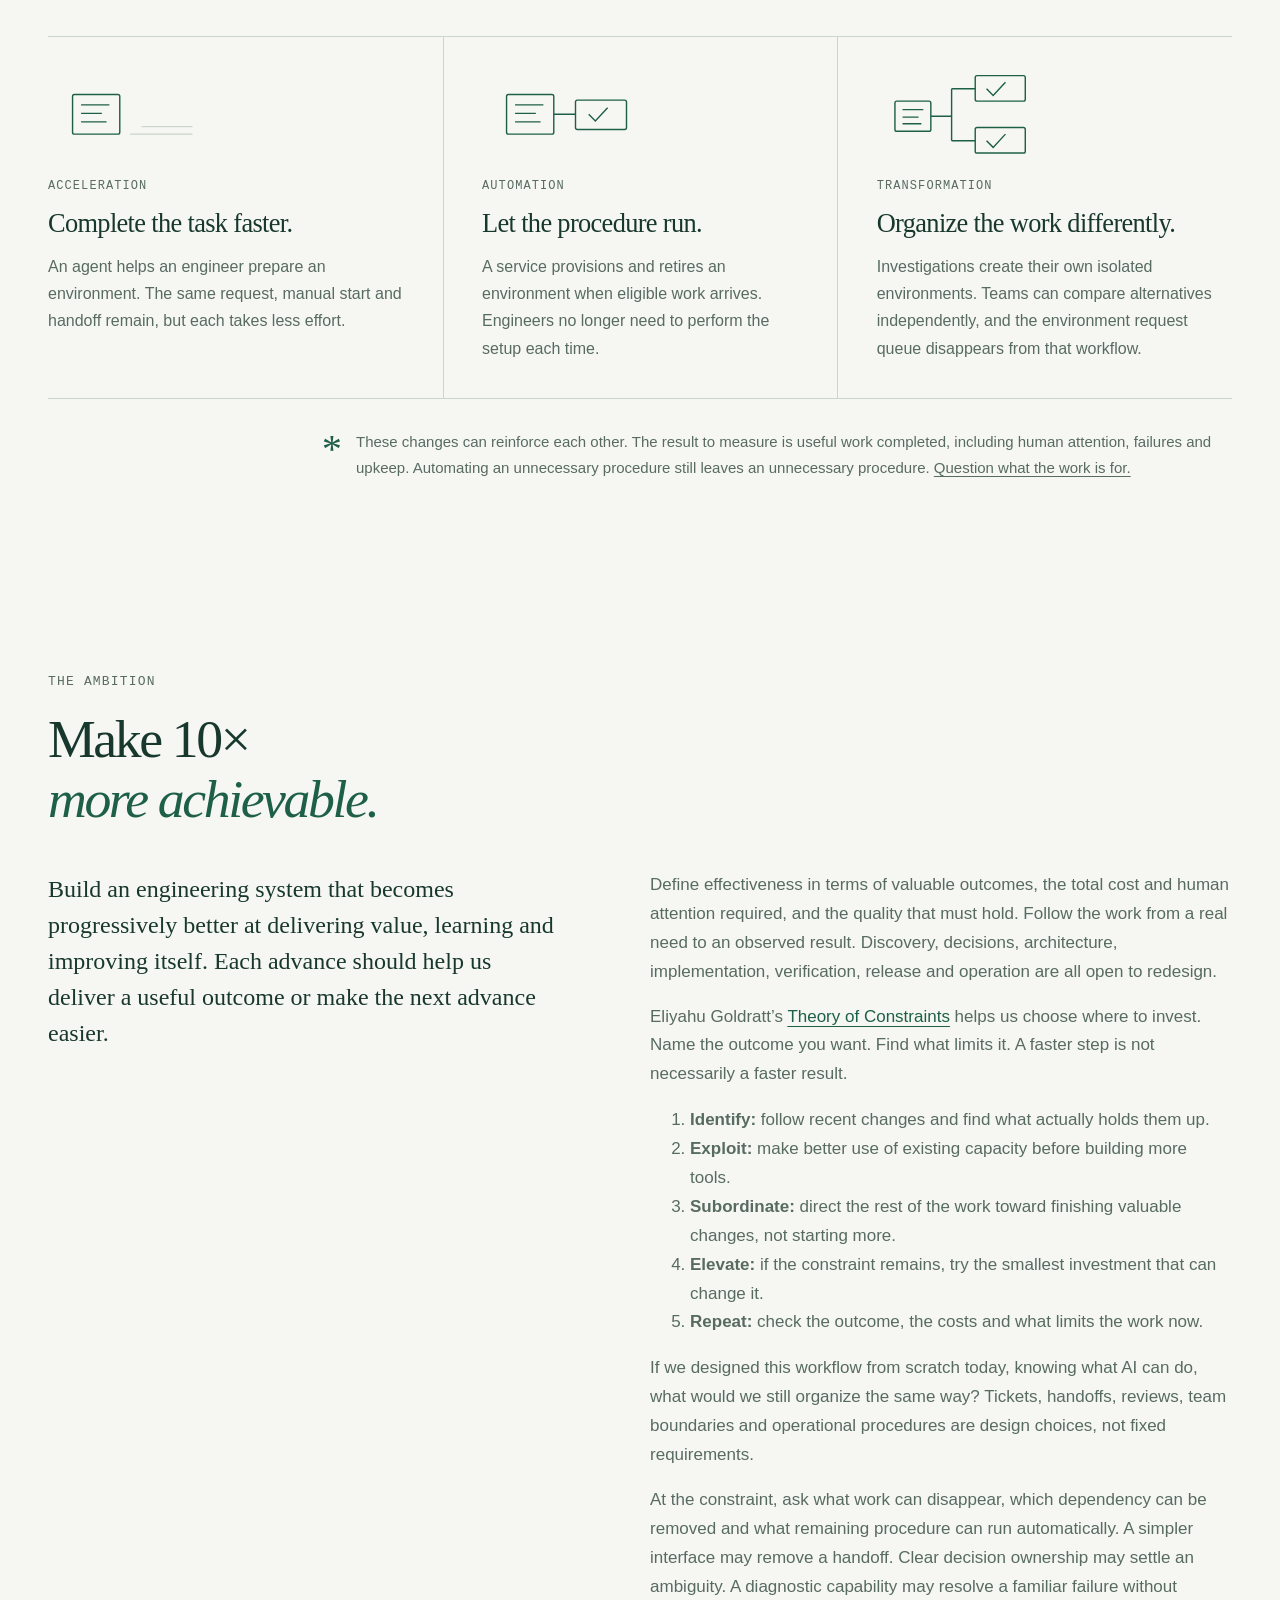
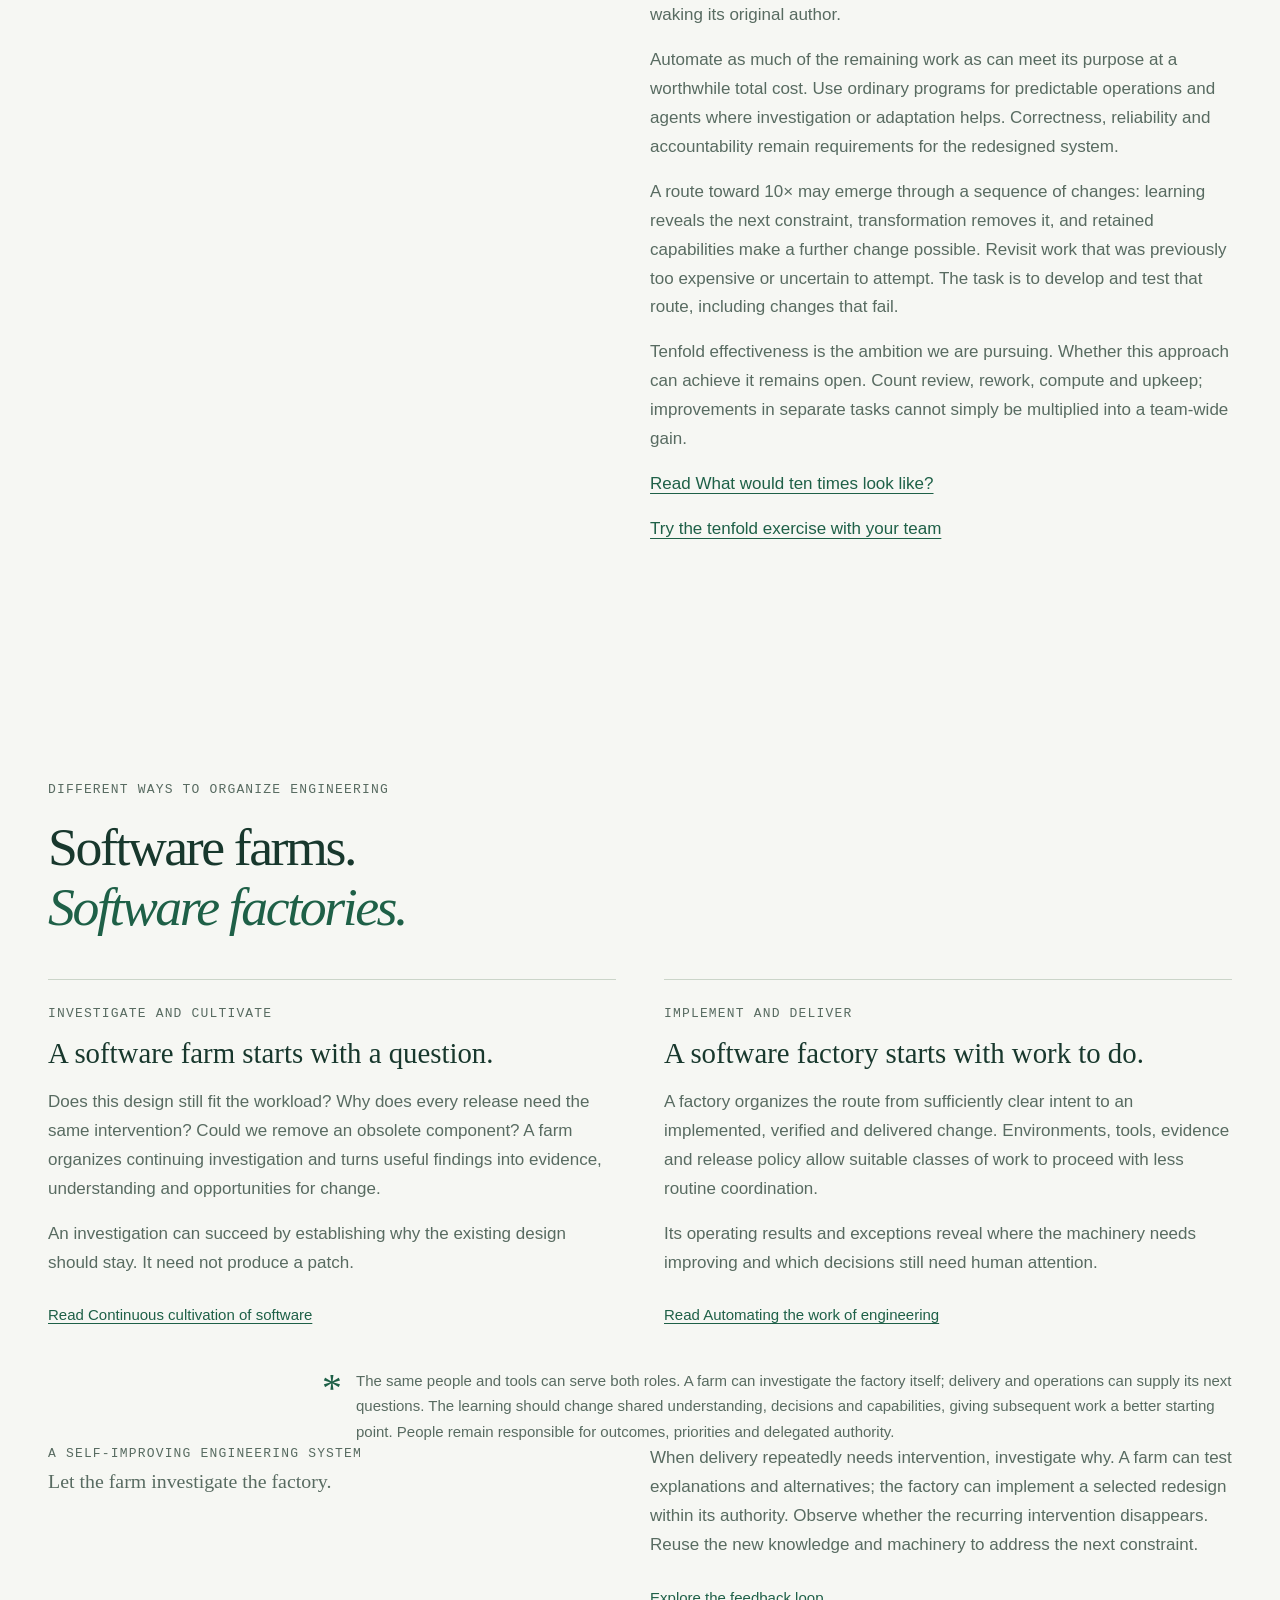
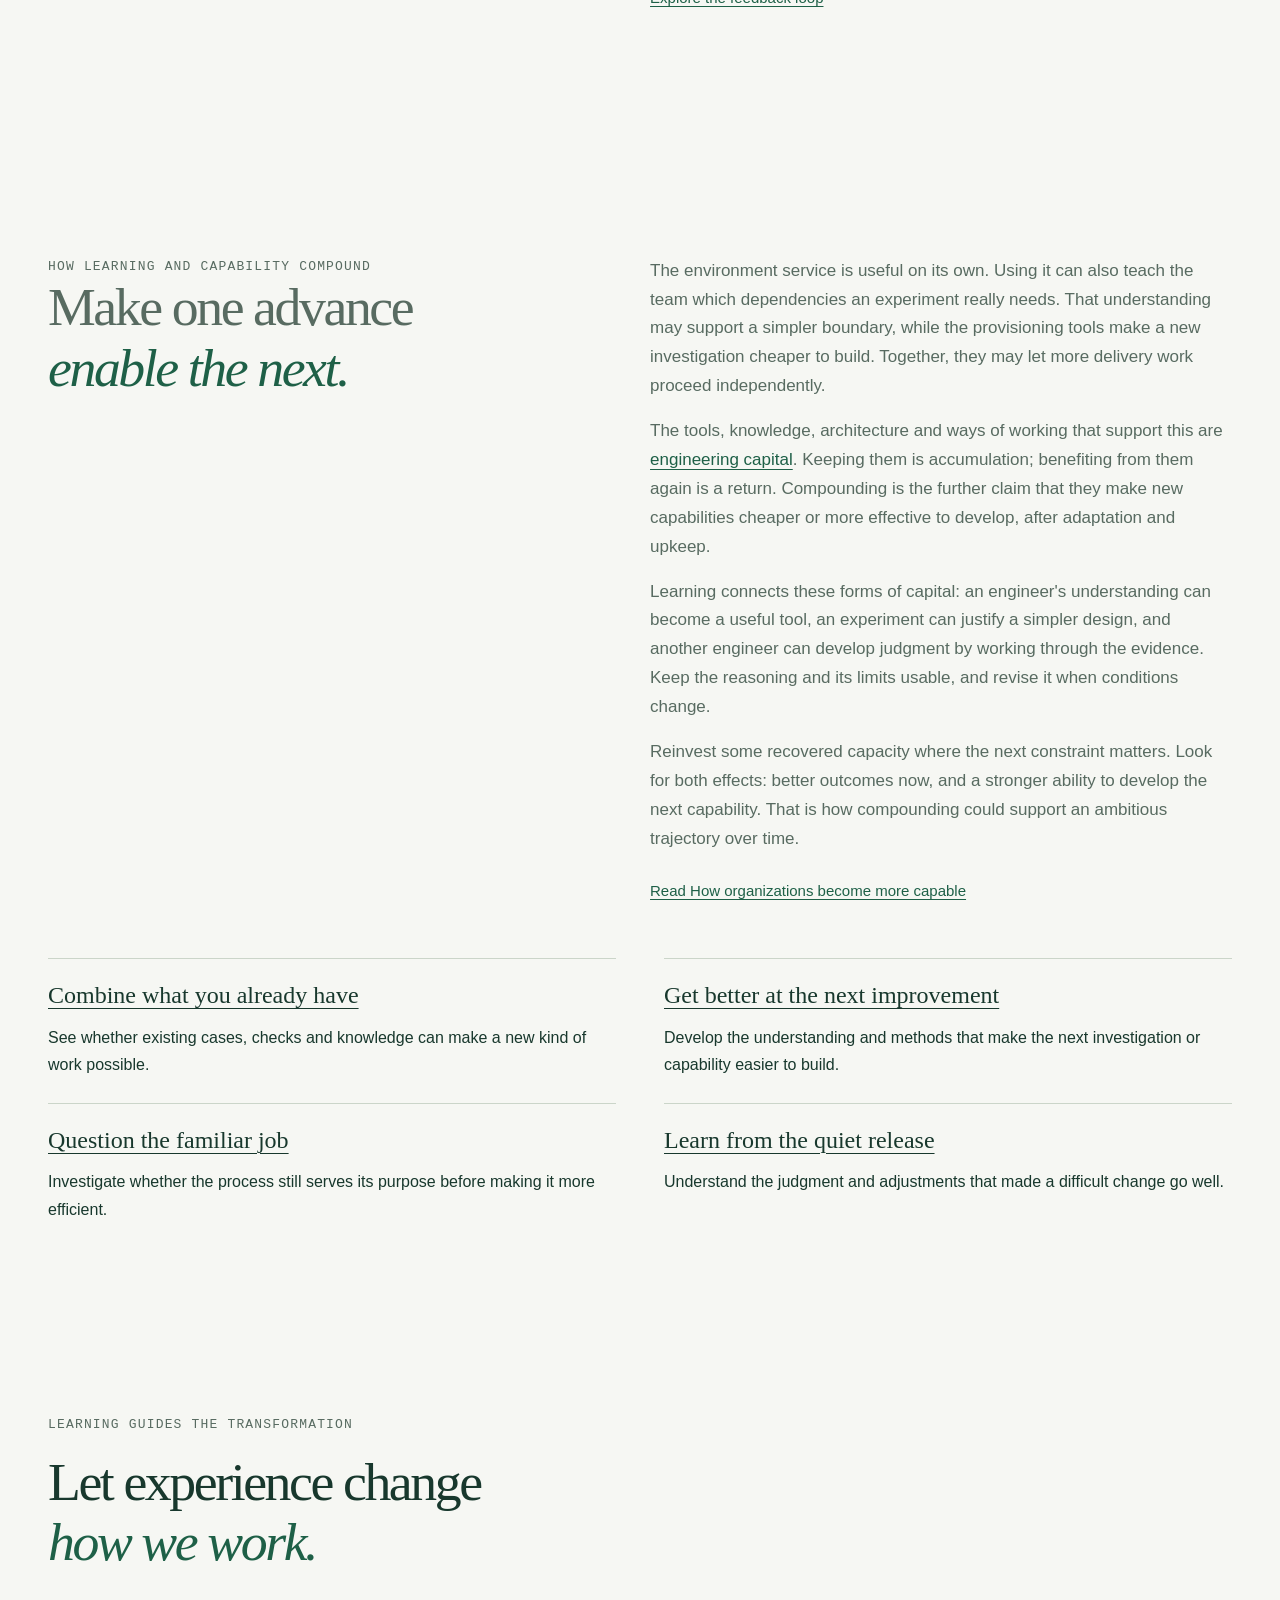
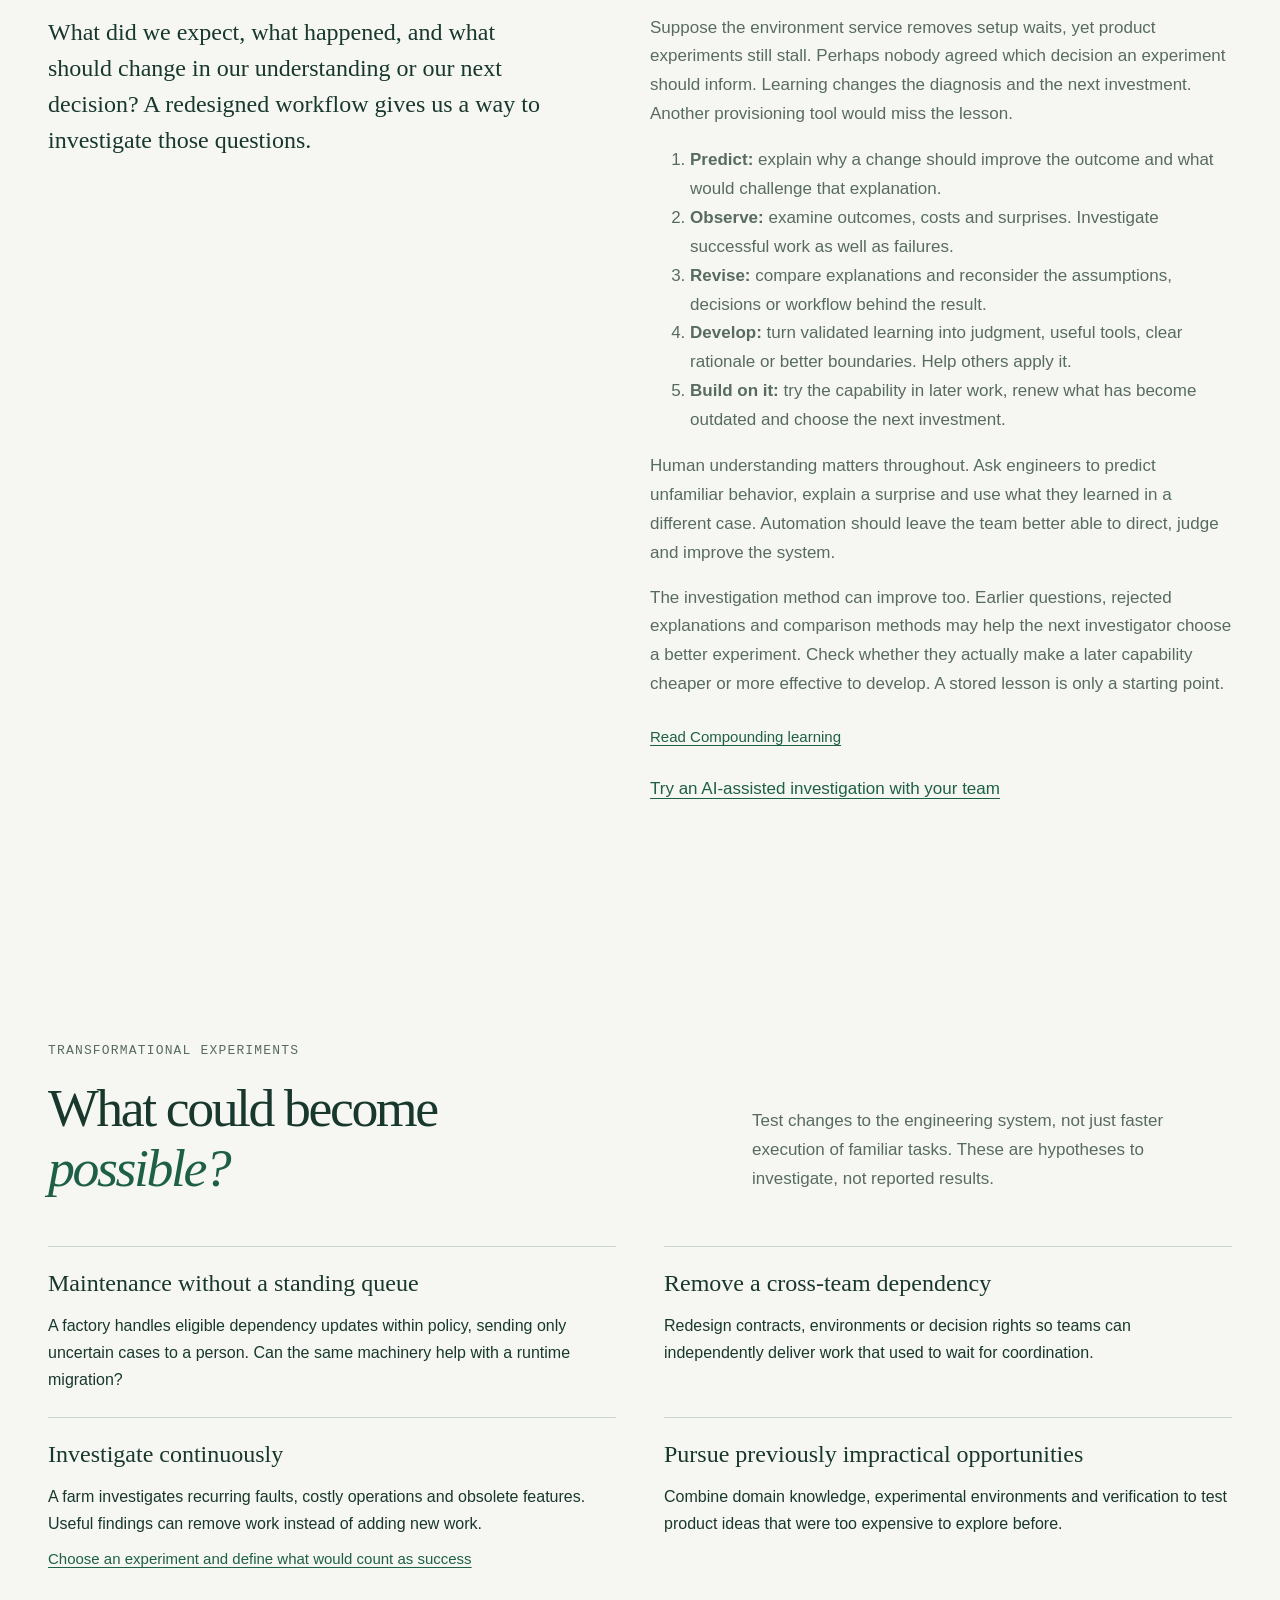
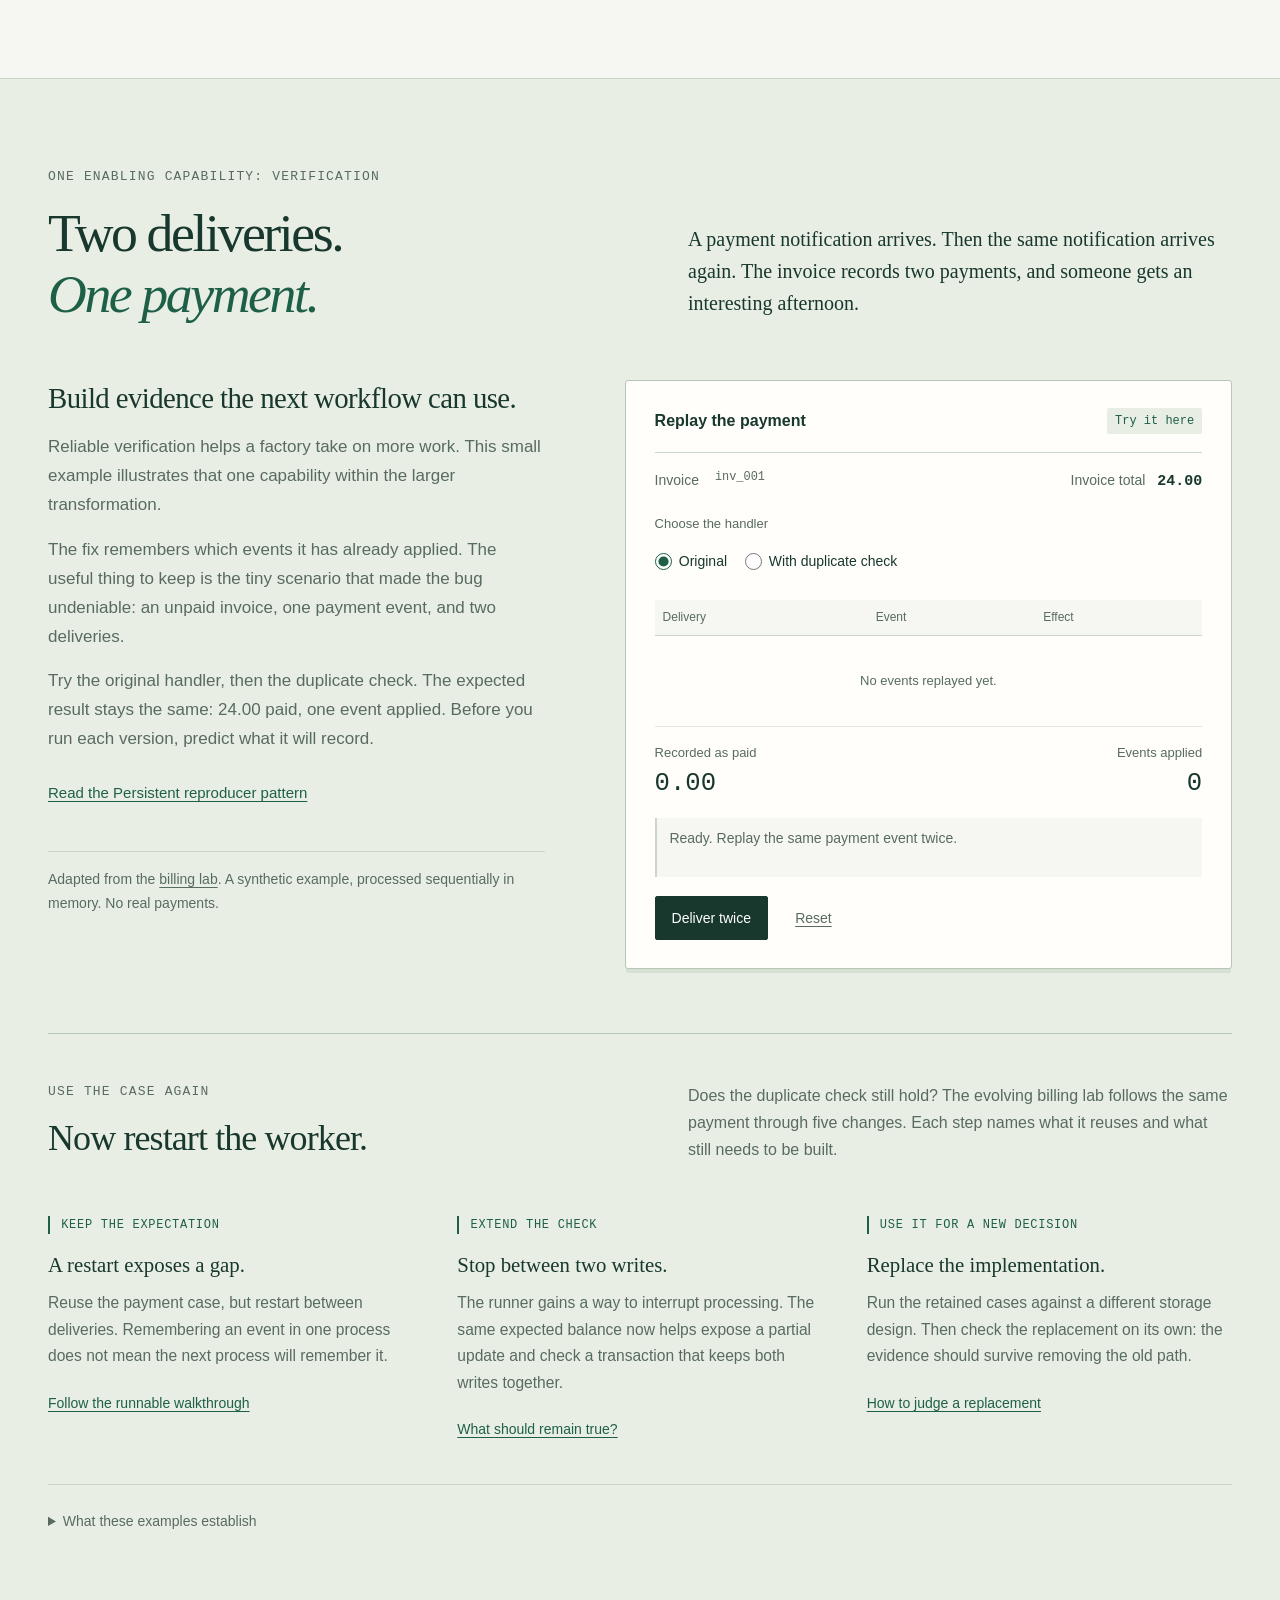
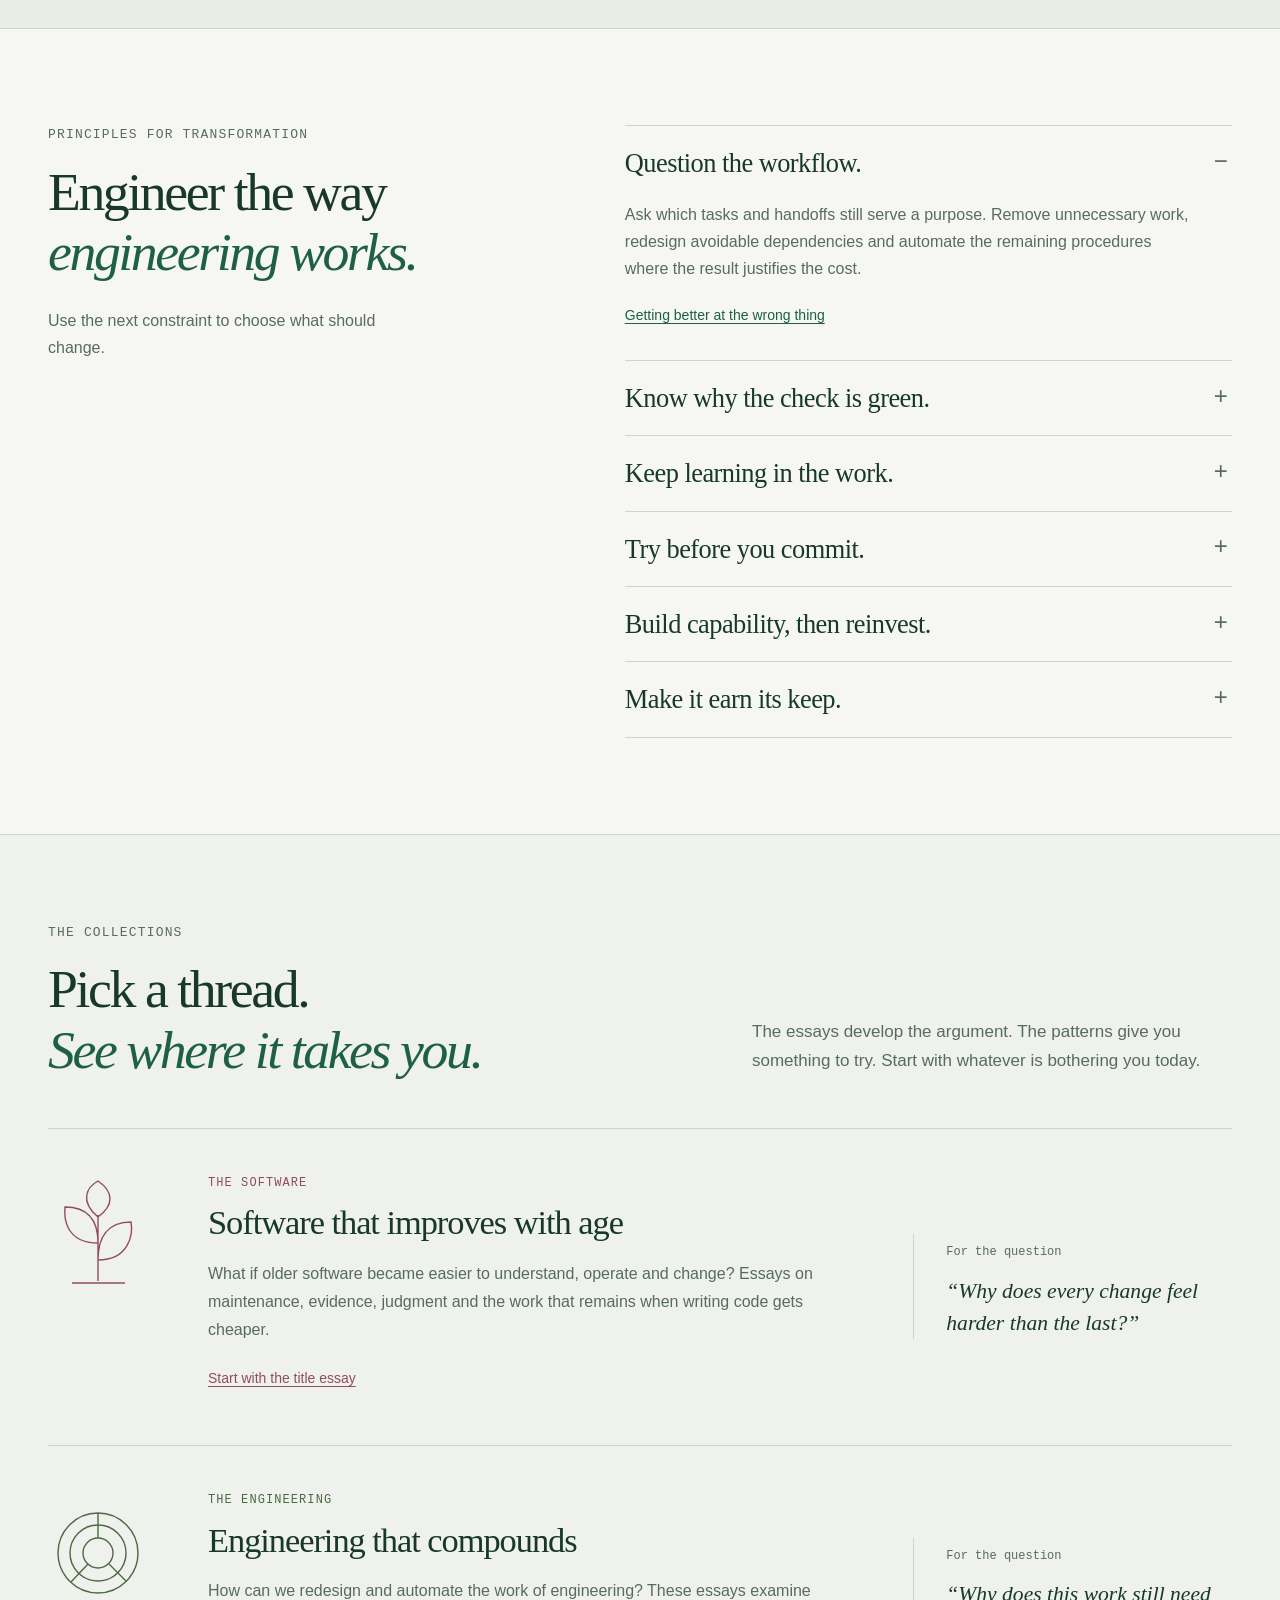
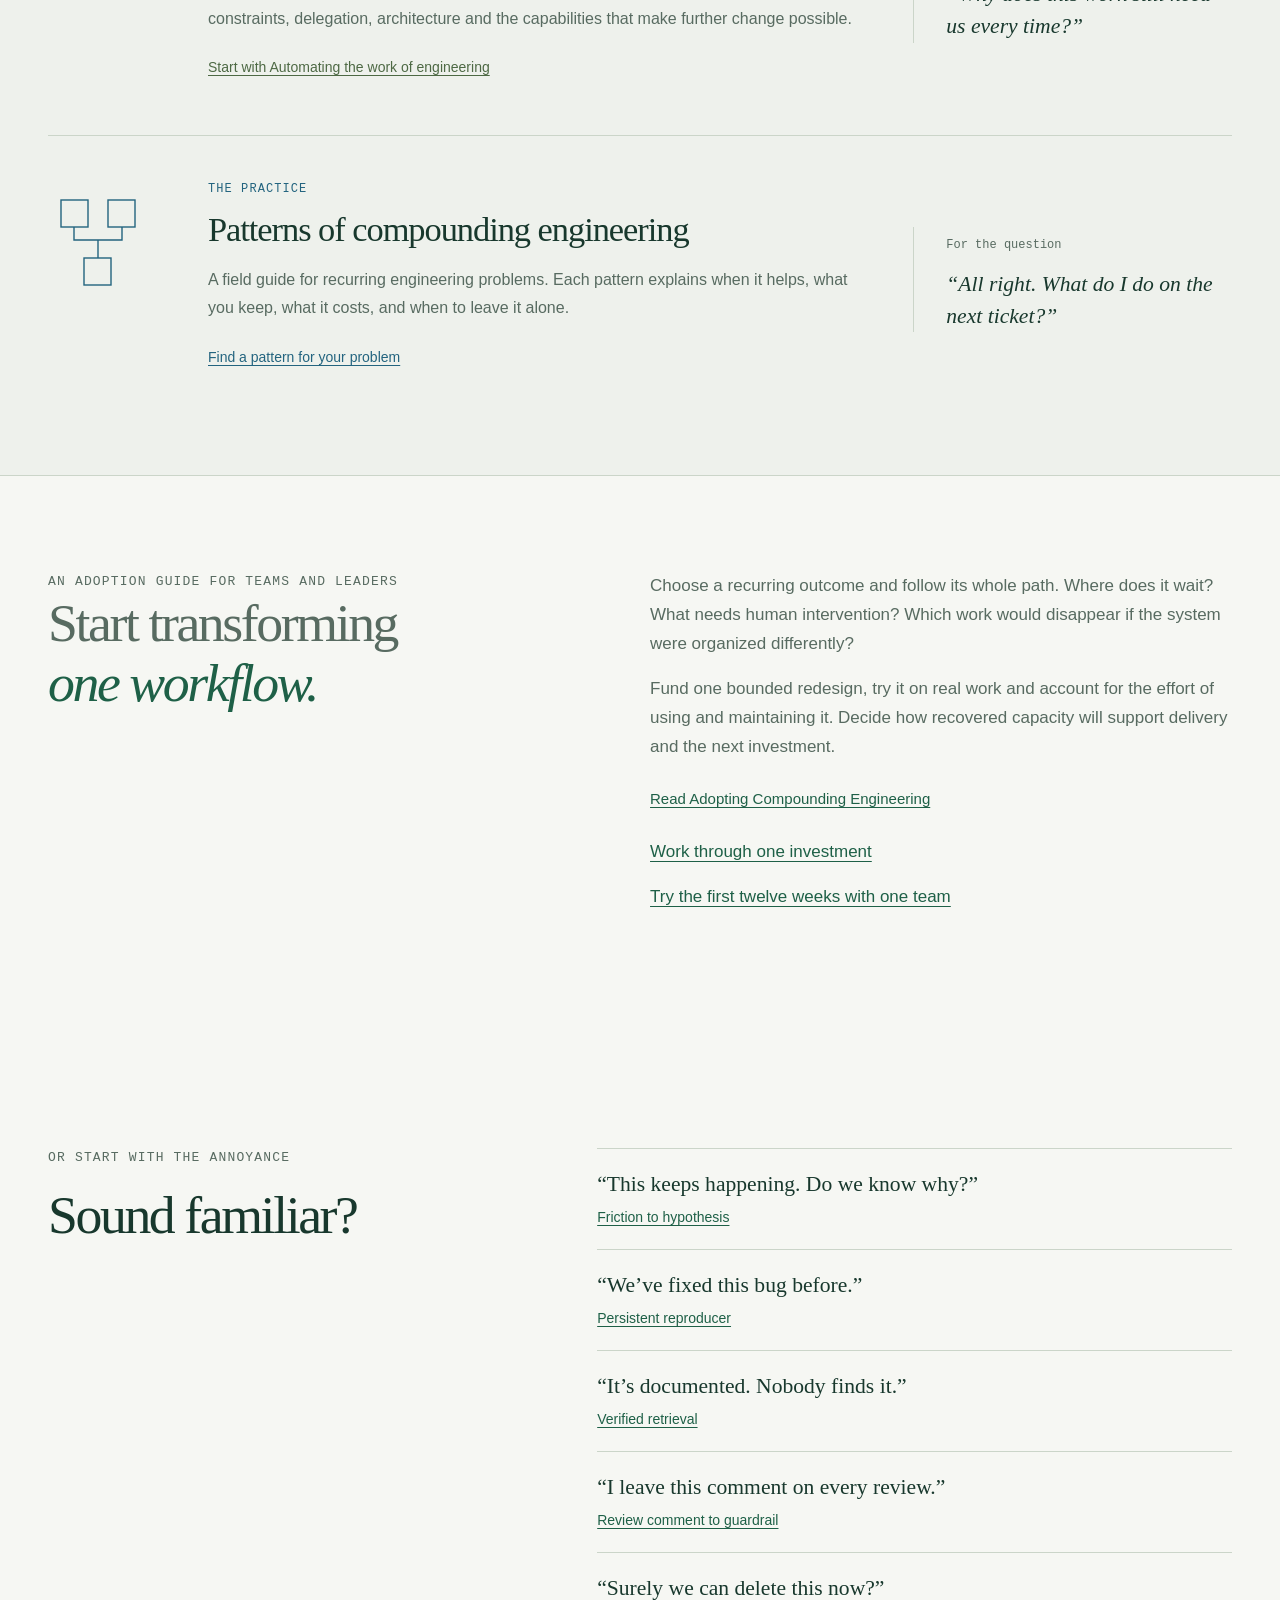
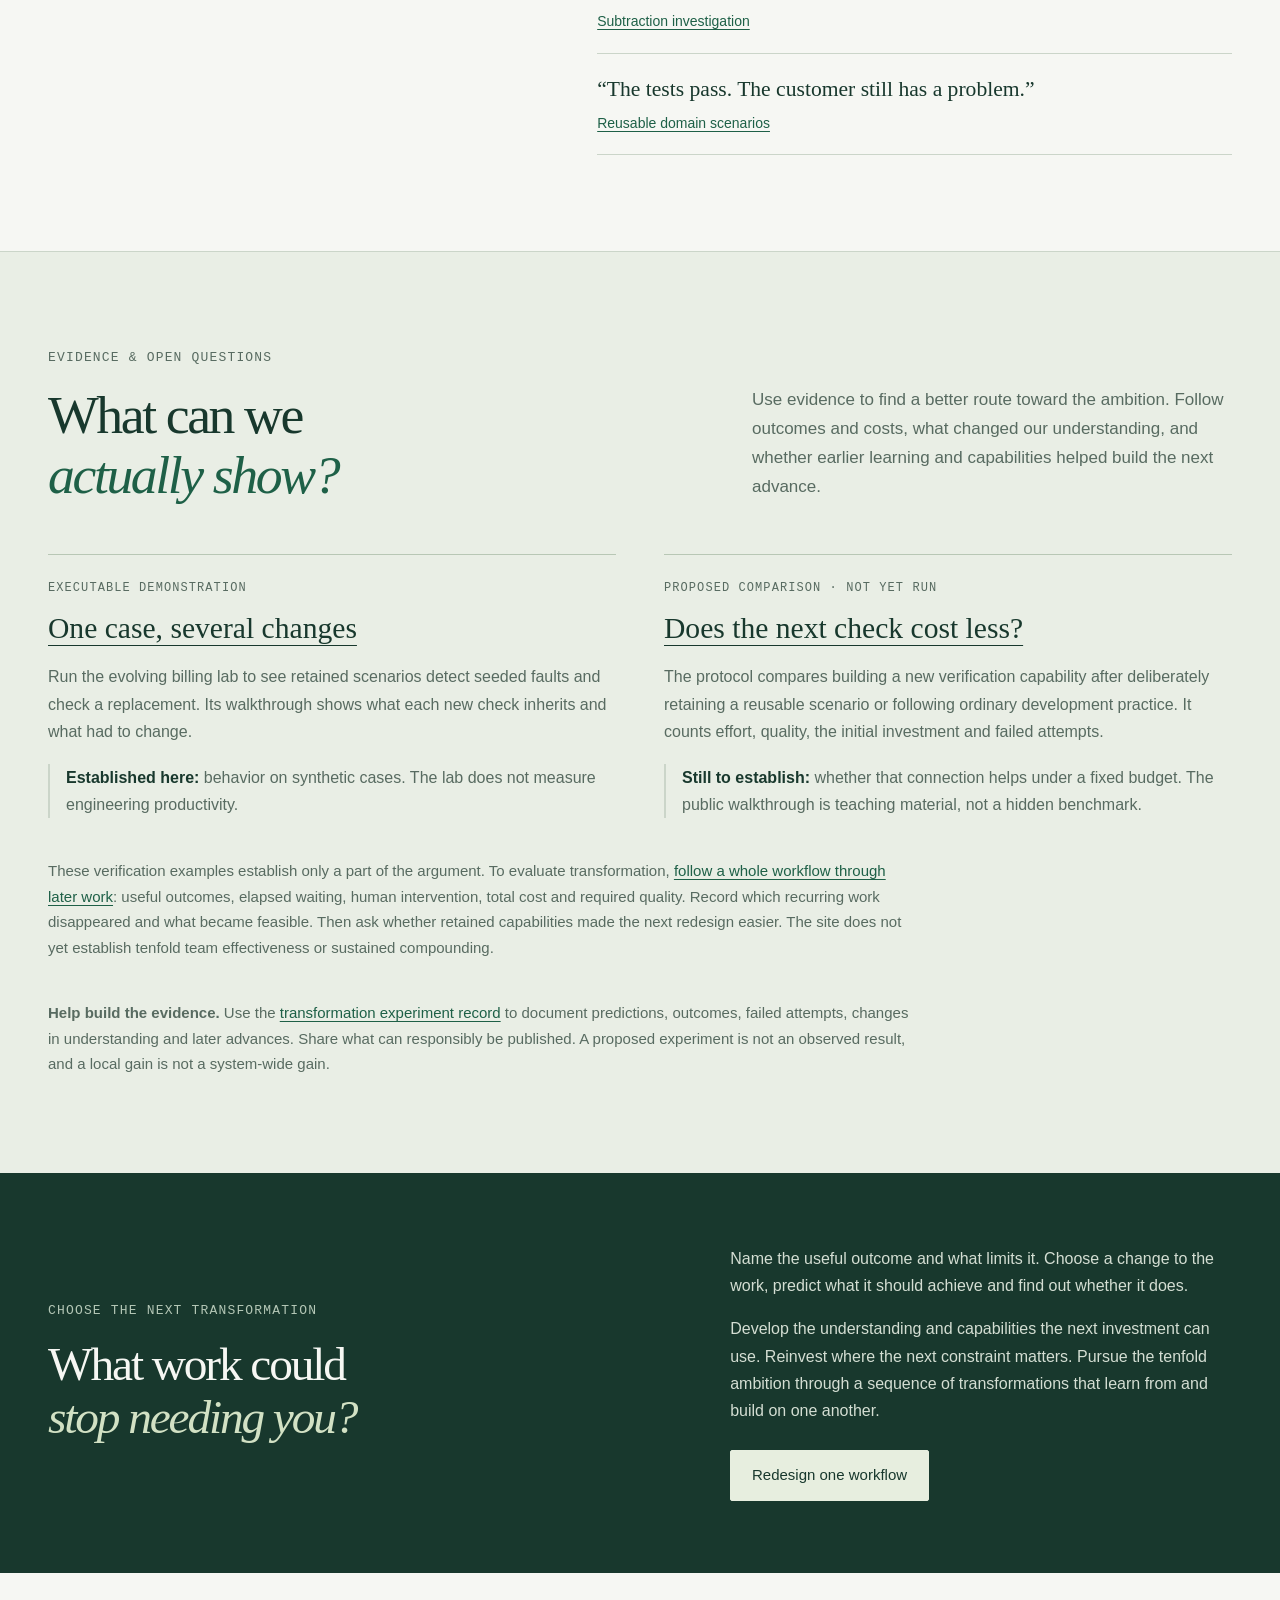
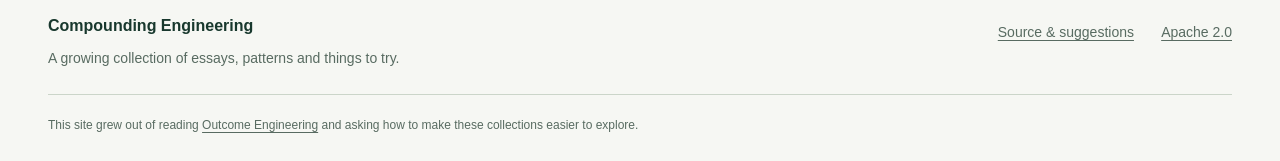
==== commit 8562cf64: "Lead with the 10× ambition and connect transformation to experiments" ====
--- a/index.html
+++ b/index.html
@@ -5,7 +5,7 @@
   <meta name="viewport" content="width=device-width, initial-scale=1">
   <meta name="theme-color" content="#18382d">
   <title>Compounding Engineering — Transform how we engineer software.</title>
-  <meta name="description" content="Make tenfold engineering effectiveness more achievable through transformation, continuous learning and capabilities that compound across later work.">
+  <meta name="description" content="Become 10× more effective at delivering valuable software outcomes with AI by transforming engineering, learning continuously and compounding capabilities.">
   <link rel="canonical" href="https://grove.github.io/compounding-engineering/">
   <meta property="og:type" content="website">
   <meta property="og:title" content="Compounding Engineering">
@@ -39,14 +39,14 @@
   <main id="main" tabindex="-1">
     <section class="hero shell" aria-labelledby="hero-title">
       <div class="hero-copy">
-        <p class="eyebrow">Toward tenfold engineering effectiveness</p>
+        <p class="eyebrow">Toward 10× engineering effectiveness</p>
         <h1 id="hero-title">Transform<br>how we engineer<br><em>software.</em></h1>
-        <p class="hero-lede">This site aims to make tenfold engineering effectiveness more achievable through transformation, continuous learning and capabilities that compound.</p>
-        <p class="hero-intro">Use AI and automation to reconsider the whole workflow. Find constraints, remove unnecessary work, redesign dependencies and automate what remains. Learn from the result, strengthen shared understanding and build capabilities that help us make the next advance.</p>
+        <p class="hero-lede">Our ambition is to become 10× more effective at delivering valuable software outcomes with AI.</p>
+        <p class="hero-intro">Transform engineering rather than merely accelerate it. Remove bottlenecks and unnecessary work, automate what remains, and develop new ways of working. Learn from the results and build capabilities that make each subsequent advance easier.</p>
         <div class="hero-actions">
           <a class="button" href="adoption/investment-canvas.html">Find the next investment</a>
           <a class="text-link" href="#operating-models">Explore farms and factories</a>
-          <a class="text-link" href="adoption/">Try it with your team</a>
+          <a class="text-link" href="adoption/experiments.html">Explore transformation experiments</a>
         </div>
       </div>
       <figure class="growth-figure">
@@ -140,7 +140,7 @@
         <h2 id="ambition-title">Make 10×<br><em>more achievable.</em></h2>
       </div>
       <div class="idea-intro">
-        <p>The purpose of this site is to help teams discover and develop a practical route to tenfold effectiveness. Each attempt should improve the work or our understanding of how to make progress.</p>
+        <p>Build an engineering system that becomes progressively better at delivering value, learning and improving itself. Each advance should help us deliver a useful outcome or make the next advance easier.</p>
         <div>
           <p>Define effectiveness in terms of valuable outcomes, the total cost and human attention required, and the quality that must hold. Follow the work from a real need to an observed result. Discovery, decisions, architecture, implementation, verification, release and operation are all open to redesign.</p>
           <p>Eliyahu Goldratt’s <a href="https://www.goldrattresearchlabs.com/introduction-to-toc/">Theory of Constraints</a> helps us choose where to invest. Name the outcome you want. Find what limits it. A faster step is not necessarily a faster result.</p>
@@ -151,6 +151,7 @@
             <li><strong>Elevate:</strong> if the constraint remains, try the smallest investment that can change it.</li>
             <li><strong>Repeat:</strong> check the outcome, the costs and what limits the work now.</li>
           </ol>
+          <p>If we designed this workflow from scratch today, knowing what AI can do, what would we still organize the same way? Tickets, handoffs, reviews, team boundaries and operational procedures are design choices, not fixed requirements.</p>
           <p>At the constraint, ask what work can disappear, which dependency can be removed and what remaining procedure can run automatically. A simpler interface may remove a handoff. Clear decision ownership may settle an ambiguity. A diagnostic capability may resolve a familiar failure without waking its original author.</p>
           <p>Automate as much of the remaining work as can meet its purpose at a worthwhile total cost. Use ordinary programs for predictable operations and agents where investigation or adaptation helps. Correctness, reliability and accountability remain requirements for the redesigned system.</p>
           <p>A route toward 10× may emerge through a sequence of changes: learning reveals the next constraint, transformation removes it, and retained capabilities make a further change possible. Revisit work that was previously too expensive or uncertain to attempt. The task is to develop and test that route, including changes that fail.</p>
@@ -183,6 +184,10 @@
         </article>
       </div>
       <aside class="margin-note"><span class="note-mark" aria-hidden="true">*</span><p>The same people and tools can serve both roles. A farm can investigate the factory itself; delivery and operations can supply its next questions. The learning should change shared understanding, decisions and capabilities, giving subsequent work a better starting point. People remain responsible for outcomes, priorities and delegated authority.</p></aside>
+      <div class="idea-intro">
+        <div><p class="eyebrow">A self-improving engineering system</p><h3>Let the farm investigate the factory.</h3></div>
+        <div><p>When delivery repeatedly needs intervention, investigate why. A farm can test explanations and alternatives; the factory can implement a selected redesign within its authority. Observe whether the recurring intervention disappears. Reuse the new knowledge and machinery to address the next constraint.</p><p><a class="text-link" href="adoption/experiments.html#operating-loop">Explore the feedback loop</a></p></div>
+      </div>
     </section>
 
     <section class="section shell" id="foundations" aria-labelledby="foundations-title">
@@ -226,6 +231,17 @@
           <p><a href="adoption/index.html#learning-from-the-work">Try an AI-assisted investigation with your team</a></p>
         </div>
       </div>
+    </section>
+
+    <section class="section shell" id="transformation-experiments" aria-labelledby="transformation-experiments-title">
+      <div class="section-heading reading-heading"><div><p class="eyebrow">Transformational experiments</p><h2 id="transformation-experiments-title">What could become<br><em>possible?</em></h2></div><p>Test changes to the engineering system, not just faster execution of familiar tasks. These are hypotheses to investigate, not reported results.</p></div>
+      <div class="foundation-links">
+        <article><h3>Maintenance without a standing queue</h3><p>A factory handles eligible dependency updates within policy, sending only uncertain cases to a person. Can the same machinery help with a runtime migration?</p></article>
+        <article><h3>Remove a cross-team dependency</h3><p>Redesign contracts, environments or decision rights so teams can independently deliver work that used to wait for coordination.</p></article>
+        <article><h3>Investigate continuously</h3><p>A farm investigates recurring faults, costly operations and obsolete features. Useful findings can remove work instead of adding new work.</p></article>
+        <article><h3>Pursue previously impractical opportunities</h3><p>Combine domain knowledge, experimental environments and verification to test product ideas that were too expensive to explore before.</p></article>
+      </div>
+      <p><a class="text-link" href="adoption/experiments.html">Choose an experiment and define what would count as success</a></p>
     </section>
 
     <section class="practice-section" id="in-practice" aria-labelledby="practice-title">
@@ -355,6 +371,7 @@
           </article>
         </div>
         <p class="evidence-followup">These verification examples establish only a part of the argument. To evaluate transformation, <a href="adoption/first-twelve-weeks.html">follow a whole workflow through later work</a>: useful outcomes, elapsed waiting, human intervention, total cost and required quality. Record which recurring work disappeared and what became feasible. Then ask whether retained capabilities made the next redesign easier. The site does not yet establish tenfold team effectiveness or sustained compounding.</p>
+        <p class="evidence-followup"><strong>Help build the evidence.</strong> Use the <a href="adoption/experiments.html#evidence-record">transformation experiment record</a> to document predictions, outcomes, failed attempts, changes in understanding and later advances. Share what can responsibly be published. A proposed experiment is not an observed result, and a local gain is not a system-wide gain.</p>
       </div>
     </section>
 
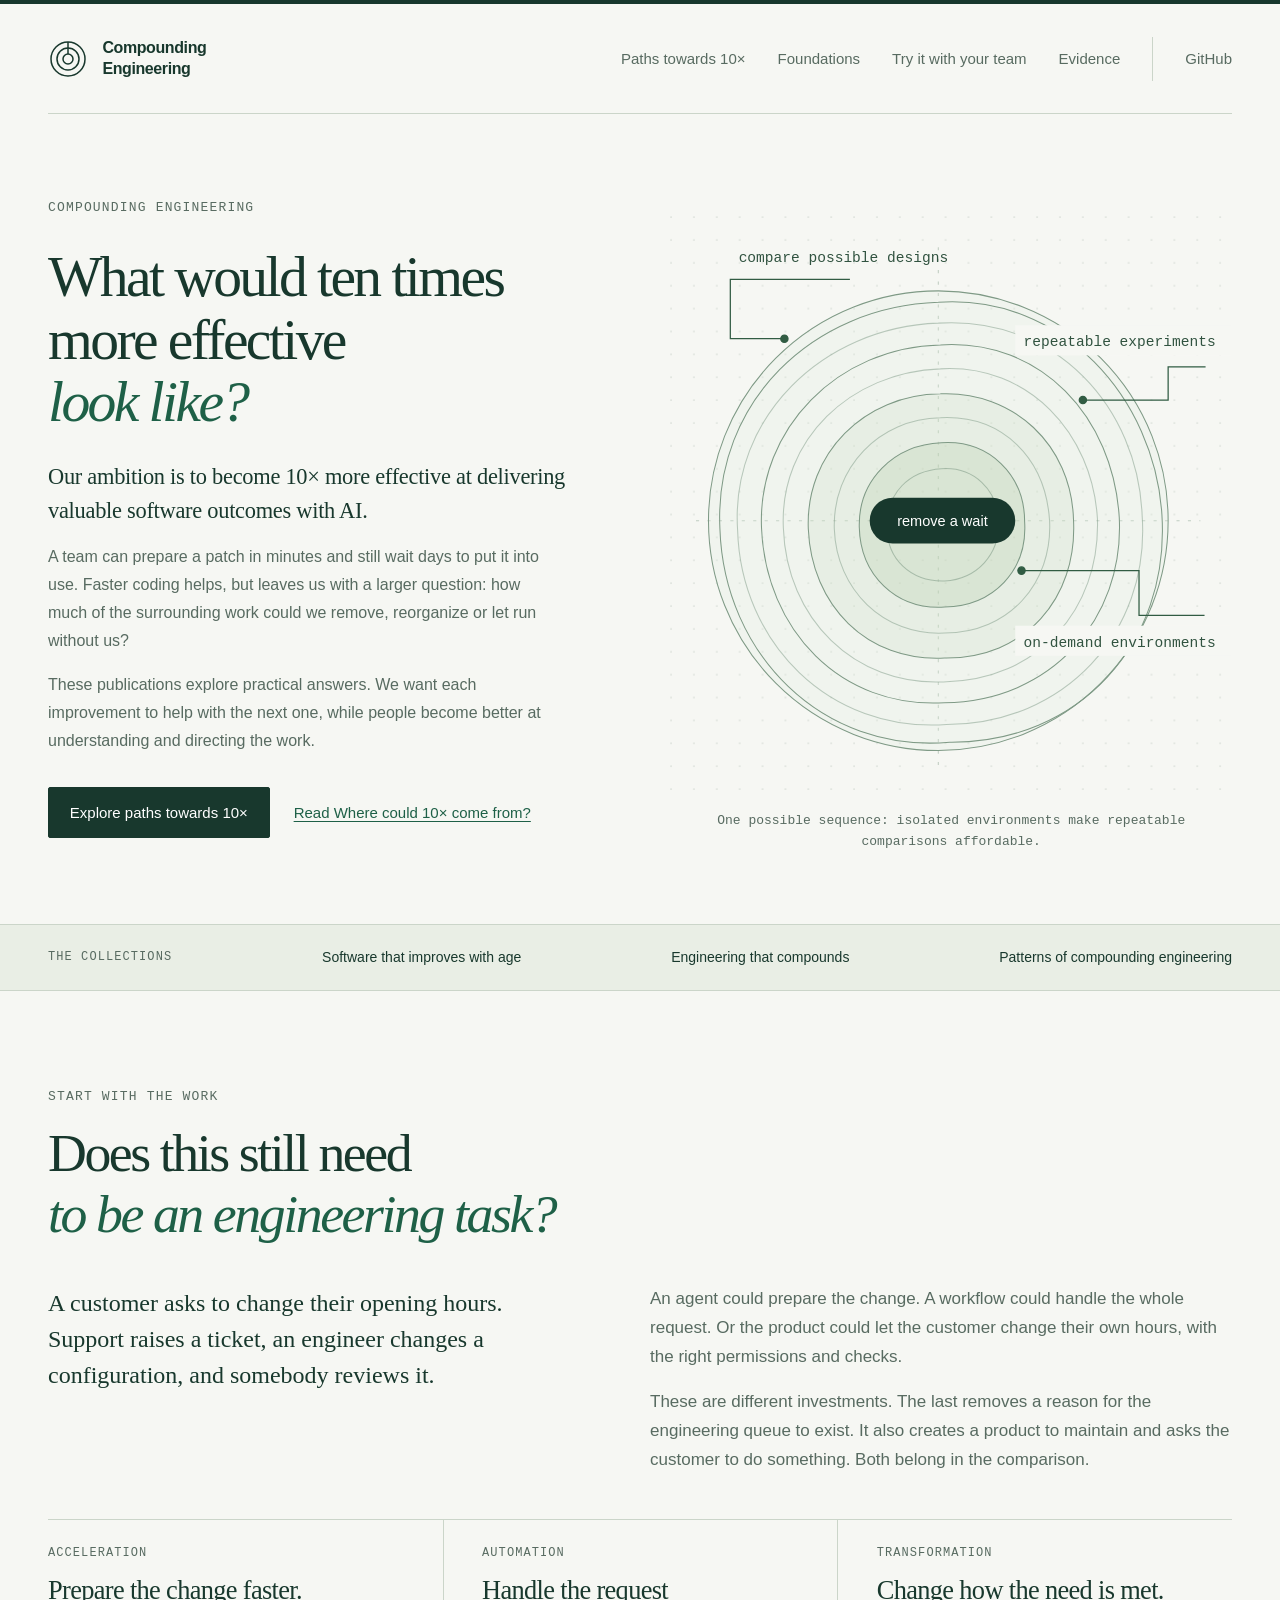
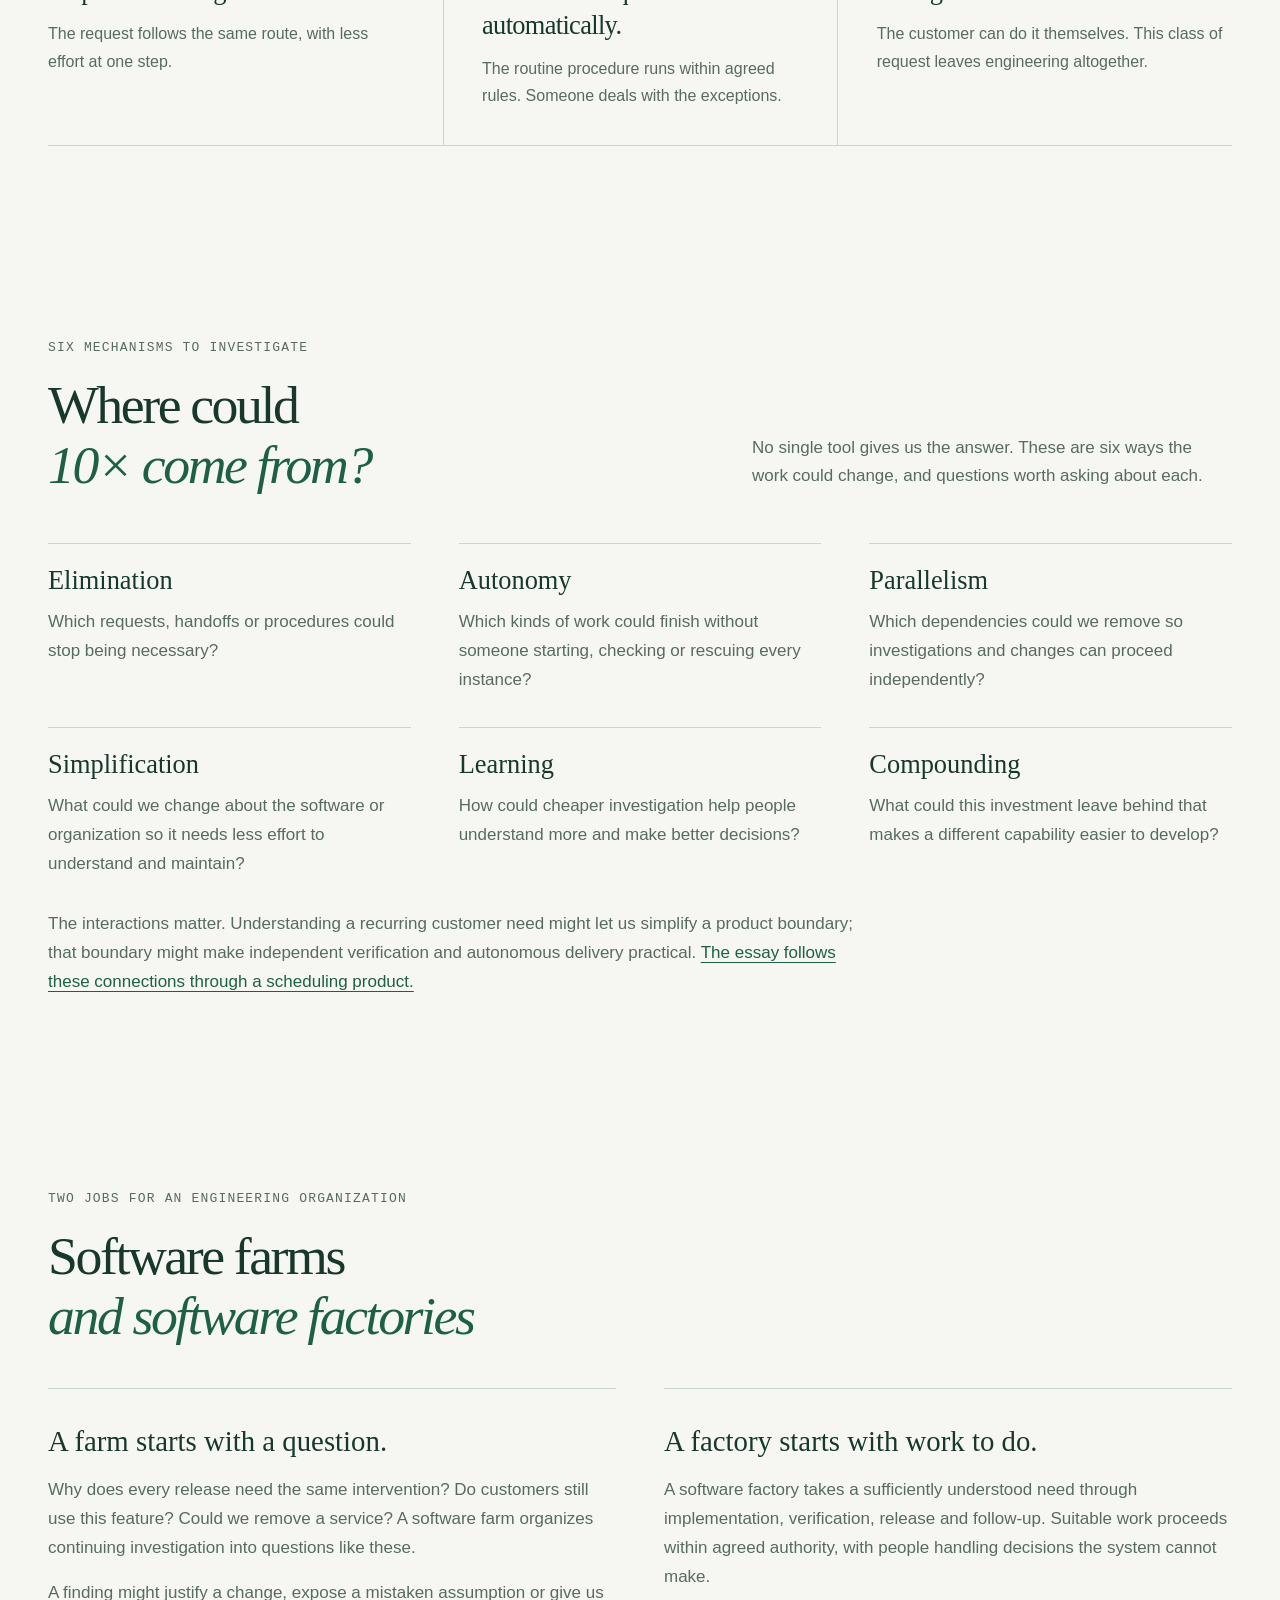
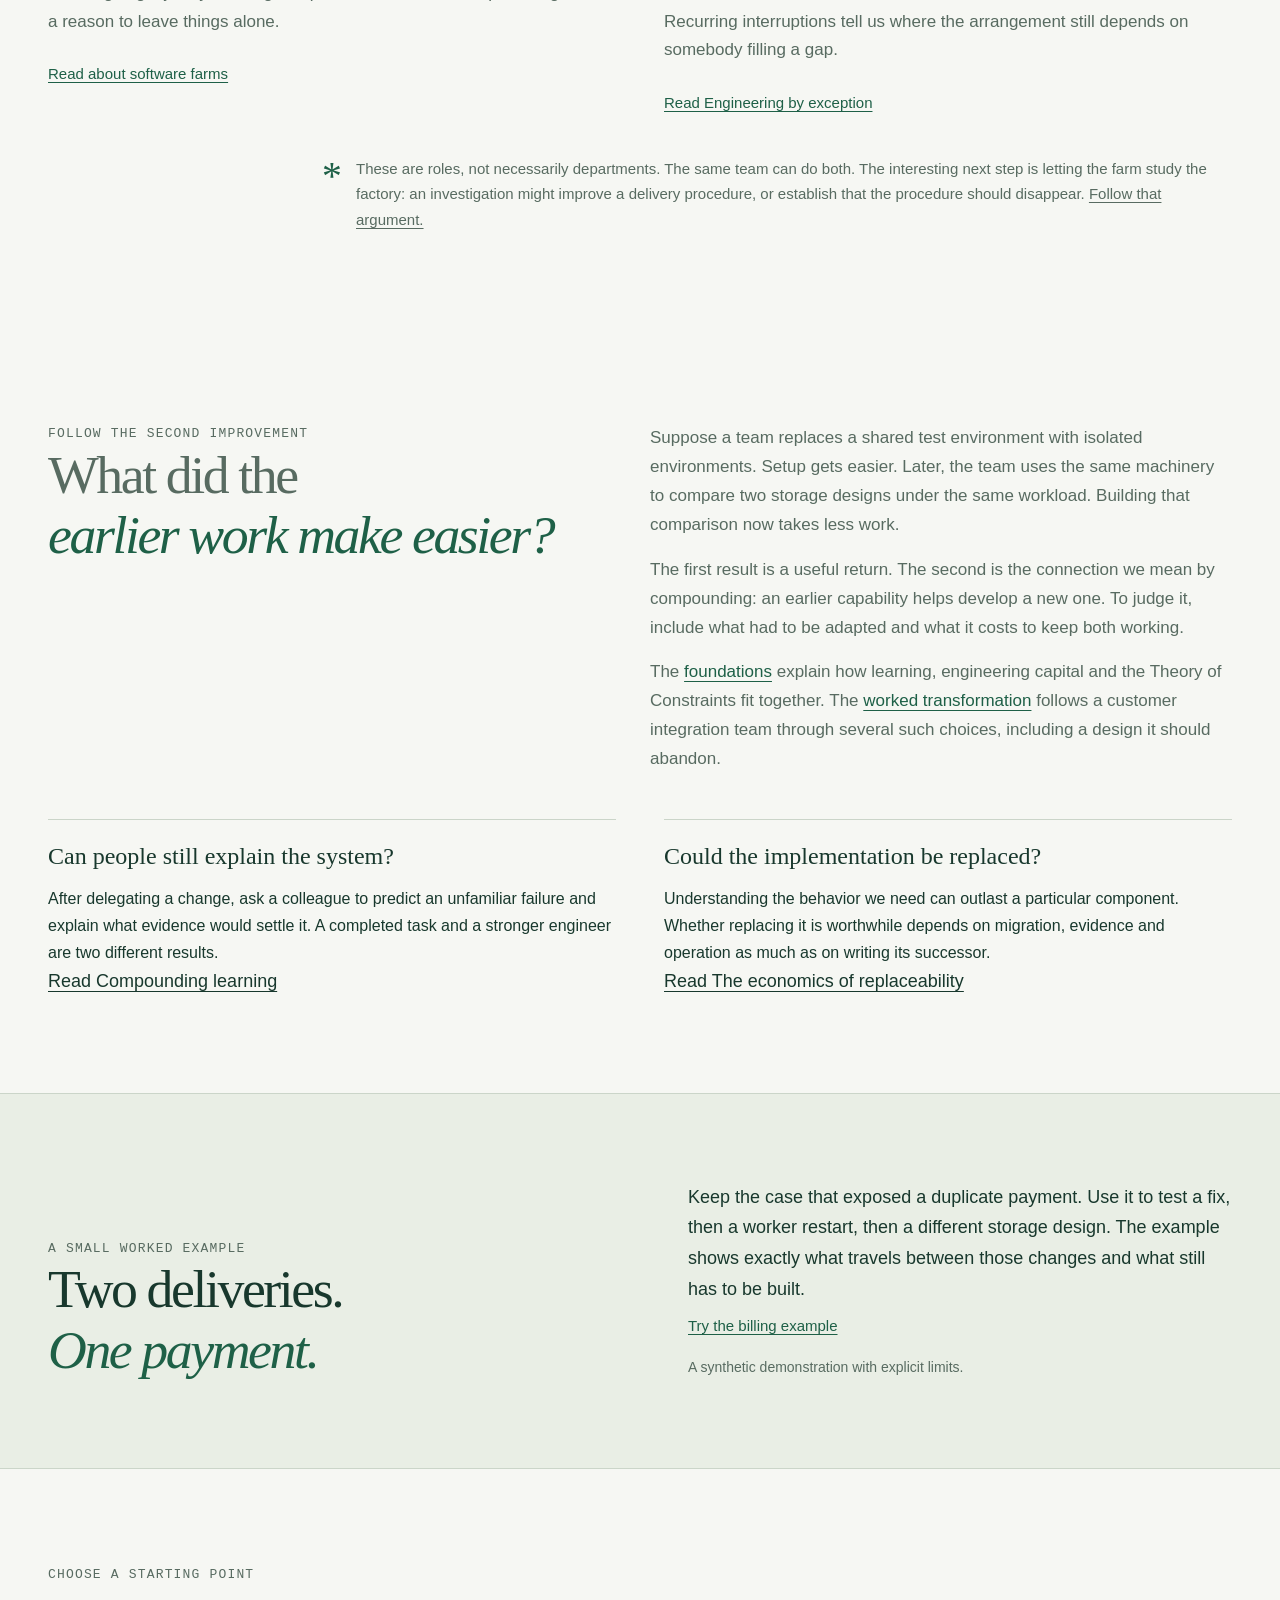
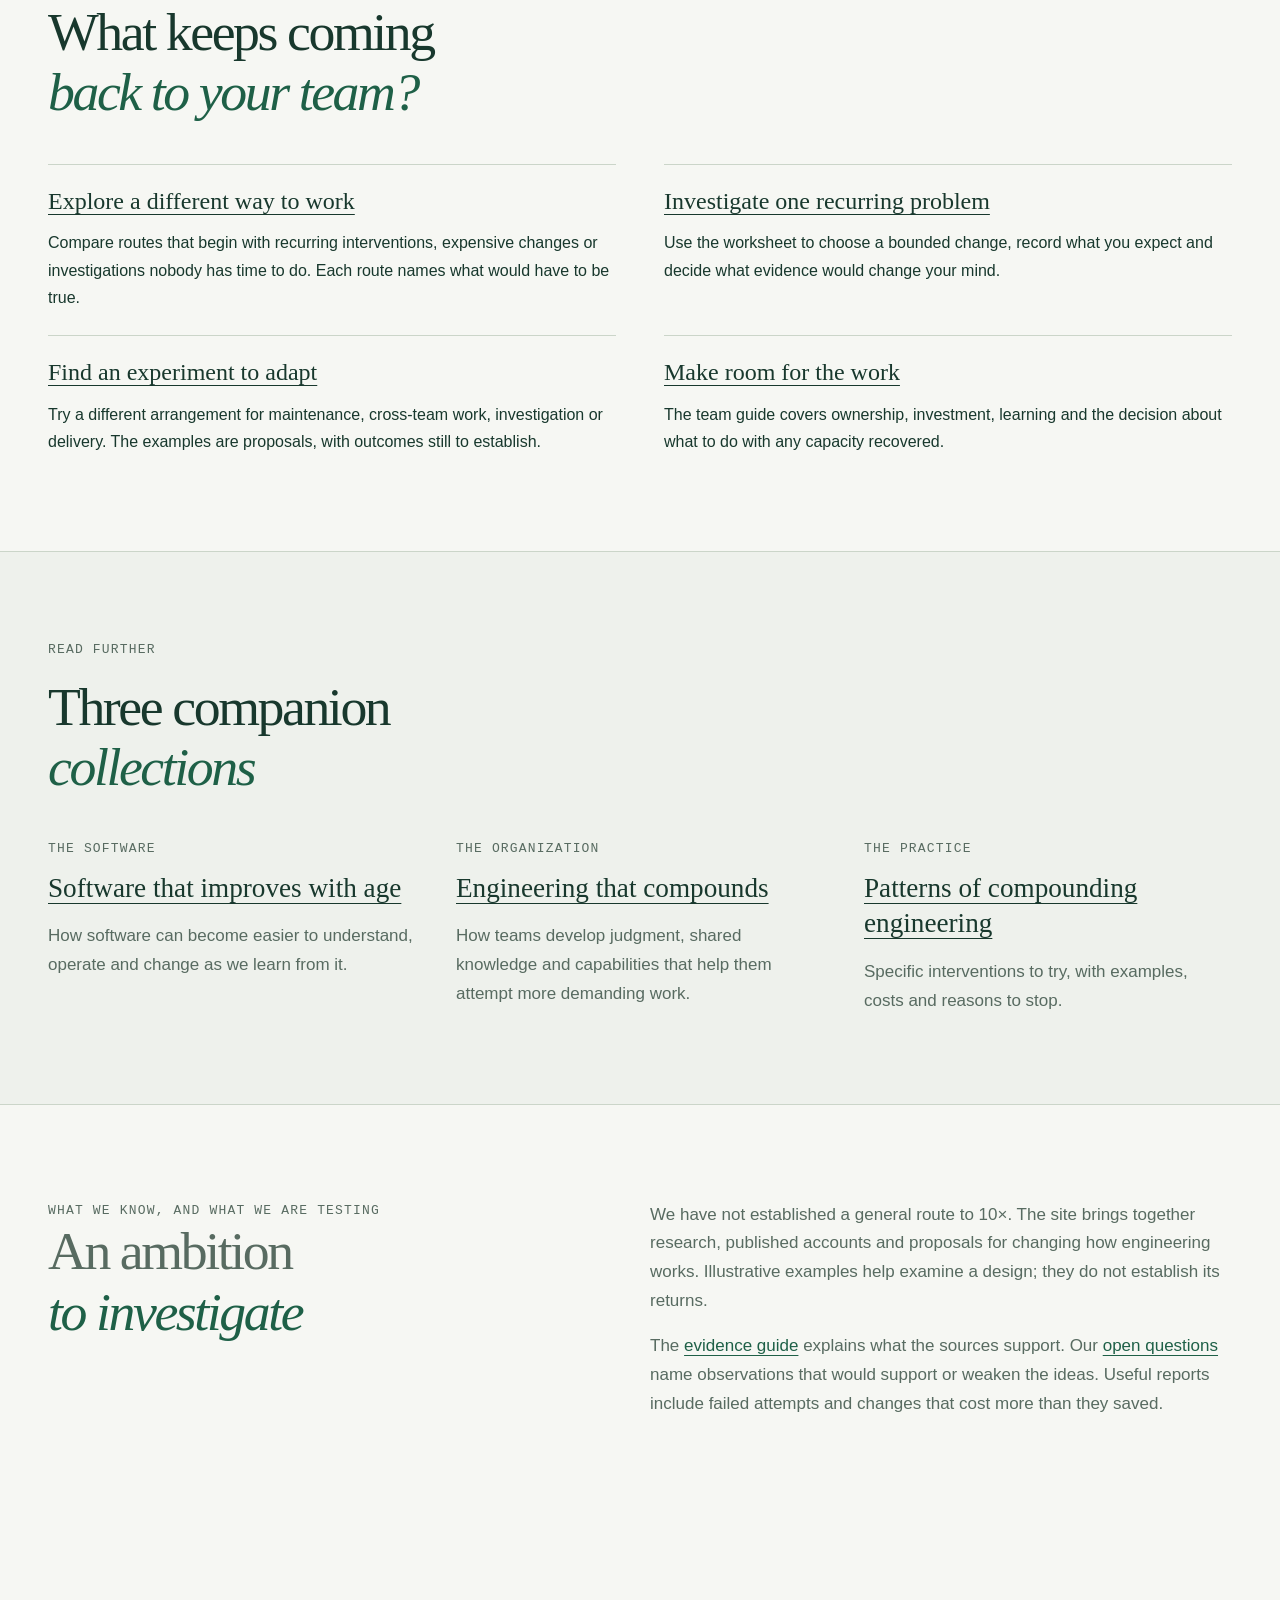
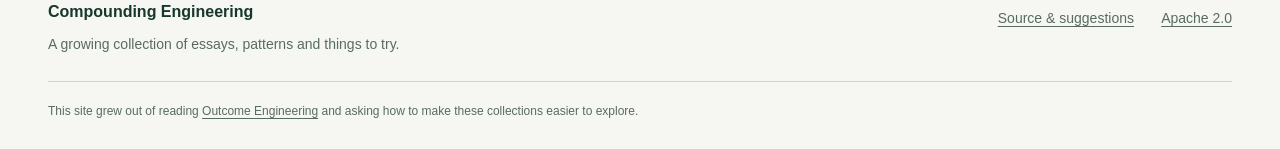
==== commit 1e532b32: "Make the publication clearer and connect practical paths to 10x" ====
--- a/index.html
+++ b/index.html
@@ -4,34 +4,23 @@
   <meta charset="utf-8">
   <meta name="viewport" content="width=device-width, initial-scale=1">
   <meta name="theme-color" content="#18382d">
-  <title>Compounding Engineering — Transform how we engineer software.</title>
-  <meta name="description" content="Become 10× more effective at delivering valuable software outcomes with AI by transforming engineering, learning continuously and compounding capabilities.">
+  <title>What would ten times more effective look like? — Compounding Engineering</title>
+  <meta name="description" content="Practical paths towards tenfold engineering effectiveness: remove unnecessary work, redesign delivery and build capabilities that make the next improvement easier.">
   <link rel="canonical" href="https://grove.github.io/compounding-engineering/">
   <meta property="og:type" content="website">
-  <meta property="og:title" content="Compounding Engineering">
-  <meta property="og:description" content="Toward tenfold engineering effectiveness: transform the work, learn what makes a difference and build capabilities that help the next advance.">
+  <meta property="og:title" content="What would ten times more effective look like?">
+  <meta property="og:description" content="Practical paths towards tenfold engineering effectiveness: remove unnecessary work, redesign delivery and build capabilities that make the next improvement easier.">
   <meta property="og:url" content="https://grove.github.io/compounding-engineering/">
   <link rel="icon" type="image/svg+xml" href="assets/favicon.svg">
-  <link rel="stylesheet" href="assets/styles.css?v=1fba4adf7b82">
+  <link rel="stylesheet" href="assets/styles.css?v=20261128">
   <link rel="stylesheet" href="assets/adoption.css">
-  <script type="module" src="assets/billing-demo.js"></script>
 </head>
 <body>
   <a class="skip-link" href="#main">Skip to content</a>
   <header class="masthead">
     <div class="shell header-inner">
-      <a class="brand" href="./" aria-label="Compounding Engineering home">
-        <svg class="brand-mark" viewBox="0 0 40 40" width="40" height="40" aria-hidden="true"><circle cx="20" cy="20" r="17"/><circle cx="20" cy="20" r="11"/><circle cx="20" cy="20" r="5"/><path d="M20 3v12"/></svg>
-        <span>Compounding<br>Engineering</span>
-      </a>
-      <nav class="main-nav" aria-label="Main navigation">
-        <a href="#ambition">The ambition</a>
-        <a href="#learning">Learning</a>
-        <a href="foundations.html">Foundations</a>
-        <a href="#operating-models">Farms &amp; factories</a>
-        <a href="adoption/">For teams</a>
-        <a href="#evidence">Evidence</a>
-      </nav>
+      <a class="brand" href="./" aria-label="Compounding Engineering home"><svg class="brand-mark" viewBox="0 0 40 40" width="40" height="40" aria-hidden="true"><circle cx="20" cy="20" r="17"/><circle cx="20" cy="20" r="11"/><circle cx="20" cy="20" r="5"/><path d="M20 3v12"/></svg><span>Compounding<br>Engineering</span></a>
+      <nav class="main-nav" aria-label="Main navigation"><a href="paths/">Paths towards 10×</a><a href="foundations.html">Foundations</a><a href="adoption/">Try it with your team</a><a href="evidence.html">Evidence</a></nav>
       <a class="header-source" href="https://github.com/grove/compounding-engineering">GitHub</a>
     </div>
   </header>
@@ -39,20 +28,20 @@
   <main id="main" tabindex="-1">
     <section class="hero shell" aria-labelledby="hero-title">
       <div class="hero-copy">
-        <p class="eyebrow">Toward 10× engineering effectiveness</p>
-        <h1 id="hero-title">Transform<br>how we engineer<br><em>software.</em></h1>
+        <p class="eyebrow">Compounding Engineering</p>
+        <h1 id="hero-title">What would ten times<br>more effective<br><em>look like?</em></h1>
         <p class="hero-lede">Our ambition is to become 10× more effective at delivering valuable software outcomes with AI.</p>
-        <p class="hero-intro">Transform engineering rather than merely accelerate it. Remove bottlenecks and unnecessary work, automate what remains, and develop new ways of working. Learn from the results and build capabilities that make each subsequent advance easier.</p>
+        <p class="hero-intro">A team can prepare a patch in minutes and still wait days to put it into use. Faster coding helps, but leaves us with a larger question: how much of the surrounding work could we remove, reorganize or let run without us?</p>
+        <p class="hero-intro">These publications explore practical answers. We want each improvement to help with the next one, while people become better at understanding and directing the work.</p>
         <div class="hero-actions">
-          <a class="button" href="adoption/investment-canvas.html">Find the next investment</a>
-          <a class="text-link" href="#operating-models">Explore farms and factories</a>
-          <a class="text-link" href="adoption/experiments.html">Explore transformation experiments</a>
+          <a class="button" href="paths/">Explore paths towards 10×</a>
+          <a class="text-link" href="https://grove.github.io/engineering-that-compounds/essays/where-could-10x-come-from.html">Read Where could 10× come from?</a>
         </div>
       </div>
       <figure class="growth-figure">
         <svg class="growth-rings" viewBox="0 0 540 560" role="img" aria-labelledby="growth-title growth-description">
           <title id="growth-title">One investment can enable the next</title>
-          <desc id="growth-description">Removing an environment queue can lead to on-demand environments, repeatable experiments and new ways of working. Learning from each advance can help develop the next capability. The rings illustrate a possible progression, not measured growth.</desc>
+          <desc id="growth-description">On-demand environments can remove a shared setup queue and make repeatable comparisons of possible designs affordable. Learning from the work can help develop another capability. The rings illustrate a possible sequence, not measured growth.</desc>
           <defs>
             <pattern id="dot-grid" width="22" height="22" patternUnits="userSpaceOnUse"><circle cx="1" cy="1" r=".8" fill="#315340" opacity=".16"/></pattern>
           </defs>
@@ -75,7 +64,7 @@
             <path d="M338 341h113v43h63"/><circle cx="338" cy="341" r="3.5" fill="#315c43"/>
           </g>
           <g class="diagram-labels" fill="#315340">
-            <text x="66" y="44">new ways of working</text>
+            <text x="66" y="44">compare possible designs</text>
             <rect x="332" y="105" width="208" height="29" fill="#f6f7f3"/>
             <text x="340" y="125">repeatable experiments</text>
             <rect x="332" y="394" width="208" height="29" fill="#f6f7f3"/>
@@ -84,14 +73,14 @@
           <rect x="192" y="271" width="140" height="44" rx="22" fill="#18382d"/>
           <text x="262" y="298" text-anchor="middle" class="diagram-core" fill="#fff">remove a wait</text>
         </svg>
-        <div class="ring-key" aria-hidden="true"><span>On-demand environments</span><span>Repeatable experiments</span><span>New ways of working</span></div>
-        <figcaption>Learn from each advance. Test what it makes possible next.</figcaption>
+        <div class="ring-key" aria-hidden="true"><span>On-demand environments</span><span>Repeatable experiments</span><span>Compare possible designs</span></div>
+        <figcaption>One possible sequence: isolated environments make repeatable comparisons affordable.</figcaption>
       </figure>
     </section>
 
     <div class="collection-strip">
-      <nav class="shell strip-inner" aria-label="The three collections">
-        <span class="strip-label">Three ways in</span>
+      <nav class="shell strip-inner" aria-label="The three companion collections">
+        <span class="strip-label">The collections</span>
         <a href="https://grove.github.io/software-that-improves-with-age/">Software that improves with age</a>
         <a href="https://grove.github.io/engineering-that-compounds/">Engineering that compounds</a>
         <a href="https://grove.github.io/patterns-of-compounding-engineering/">Patterns of compounding engineering</a>
@@ -100,289 +89,99 @@
 
     <section class="section shell" id="idea" aria-labelledby="idea-title">
       <div class="section-heading">
-        <p class="eyebrow">The idea</p>
-        <h2 id="idea-title">The workflow itself<br><em>is a design choice.</em></h2>
+        <p class="eyebrow">Start with the work</p>
+        <h2 id="idea-title">Does this still need<br><em>to be an engineering task?</em></h2>
       </div>
       <div class="idea-intro">
-        <p>A team can generate a patch in minutes and still wait days for an environment, a decision or another team's release. What would have to change for that wait to disappear?</p>
+        <p>A customer asks to change their opening hours. Support raises a ticket, an engineer changes a configuration, and somebody reviews it.</p>
         <div>
-          <p>Transformation is the route we are exploring toward much greater effectiveness. Learning helps us choose and revise the changes; compounding lets earlier capabilities support later advances. Examine the tasks, team boundaries and assumptions that require someone to coordinate every step.</p>
-          <p>A recurring investigation can become a continuously available capability. A shared environment can become infrastructure created for each experiment. A change to an interface can remove a coordination meeting.</p>
-          <p>Consider three possible changes to a hypothetical team's environment setup. Each can help, but they change the work in different ways.</p>
+          <p>An agent could prepare the change. A workflow could handle the whole request. Or the product could let the customer change their own hours, with the right permissions and checks.</p>
+          <p>These are different investments. The last removes a reason for the engineering queue to exist. It also creates a product to maintain and asks the customer to do something. Both belong in the comparison.</p>
         </div>
       </div>
       <div class="returns-grid">
-        <article class="return-item">
-          <svg viewBox="0 0 180 95" aria-hidden="true"><rect x="26" y="30" width="50" height="42" rx="2"/><path d="M35 41h30M35 50h22M35 59h27"/><path class="soft-line" d="M87 72h66M99 64h54"/></svg>
-          <p class="eyebrow">Acceleration</p>
-          <h3>Complete the task faster.</h3>
-          <p>An agent helps an engineer prepare an environment. The same request, manual start and handoff remain, but each takes less effort.</p>
-        </article>
-        <article class="return-item">
-          <svg viewBox="0 0 180 95" aria-hidden="true"><rect x="26" y="30" width="50" height="42" rx="2"/><path d="M35 41h30M35 50h22M35 59h27M76 51h23"/><rect x="99" y="36" width="54" height="31" rx="2"/><path d="m113 51 7 7 13-14"/></svg>
-          <p class="eyebrow">Automation</p>
-          <h3>Let the procedure run.</h3>
-          <p>A service provisions and retires an environment when eligible work arrives. Engineers no longer need to perform the setup each time.</p>
-        </article>
-        <article class="return-item">
-          <svg viewBox="0 0 180 95" aria-hidden="true"><rect x="19" y="37" width="38" height="32" rx="2"/><path d="M27 46h22M27 54h17M27 61h20M57 53h22M79 24v55M79 24h25M79 79h25"/><rect x="104" y="10" width="53" height="27" rx="2"/><rect x="104" y="65" width="53" height="27" rx="2"/><path d="m116 24 7 7 13-14m-20 62 7 7 13-14"/></svg>
-          <p class="eyebrow">Transformation</p>
-          <h3>Organize the work differently.</h3>
-          <p>Investigations create their own isolated environments. Teams can compare alternatives independently, and the environment request queue disappears from that workflow.</p>
-        </article>
+        <article class="return-item"><p class="eyebrow">Acceleration</p><h3>Prepare the change faster.</h3><p>The request follows the same route, with less effort at one step.</p></article>
+        <article class="return-item"><p class="eyebrow">Automation</p><h3>Handle the request automatically.</h3><p>The routine procedure runs within agreed rules. Someone deals with the exceptions.</p></article>
+        <article class="return-item"><p class="eyebrow">Transformation</p><h3>Change how the need is met.</h3><p>The customer can do it themselves. This class of request leaves engineering altogether.</p></article>
       </div>
-      <aside class="margin-note"><span class="note-mark" aria-hidden="true">*</span><p>These changes can reinforce each other. The result to measure is useful work completed, including human attention, failures and upkeep. Automating an unnecessary procedure still leaves an unnecessary procedure. <a href="https://grove.github.io/engineering-that-compounds/essays/getting-better-at-the-wrong-thing.html">Question what the work is for.</a></p></aside>
     </section>
 
     <section class="section shell" id="ambition" aria-labelledby="ambition-title">
-      <div class="section-heading">
-        <p class="eyebrow">The ambition</p>
-        <h2 id="ambition-title">Make 10×<br><em>more achievable.</em></h2>
+      <div class="section-heading reading-heading">
+        <div><p class="eyebrow">Six mechanisms to investigate</p><h2 id="ambition-title">Where could<br><em>10× come from?</em></h2></div>
+        <p>No single tool gives us the answer. These are six ways the work could change, and questions worth asking about each.</p>
       </div>
-      <div class="idea-intro">
-        <p>Build an engineering system that becomes progressively better at delivering value, learning and improving itself. Each advance should help us deliver a useful outcome or make the next advance easier.</p>
-        <div>
-          <p>Define effectiveness in terms of valuable outcomes, the total cost and human attention required, and the quality that must hold. Follow the work from a real need to an observed result. Discovery, decisions, architecture, implementation, verification, release and operation are all open to redesign.</p>
-          <p>Eliyahu Goldratt’s <a href="https://www.goldrattresearchlabs.com/introduction-to-toc/">Theory of Constraints</a> helps us choose where to invest. Name the outcome you want. Find what limits it. A faster step is not necessarily a faster result.</p>
-          <ol>
-            <li><strong>Identify:</strong> follow recent changes and find what actually holds them up.</li>
-            <li><strong>Exploit:</strong> make better use of existing capacity before building more tools.</li>
-            <li><strong>Subordinate:</strong> direct the rest of the work toward finishing valuable changes, not starting more.</li>
-            <li><strong>Elevate:</strong> if the constraint remains, try the smallest investment that can change it.</li>
-            <li><strong>Repeat:</strong> check the outcome, the costs and what limits the work now.</li>
-          </ol>
-          <p>If we designed this workflow from scratch today, knowing what AI can do, what would we still organize the same way? Tickets, handoffs, reviews, team boundaries and operational procedures are design choices, not fixed requirements.</p>
-          <p>At the constraint, ask what work can disappear, which dependency can be removed and what remaining procedure can run automatically. A simpler interface may remove a handoff. Clear decision ownership may settle an ambiguity. A diagnostic capability may resolve a familiar failure without waking its original author.</p>
-          <p>Automate as much of the remaining work as can meet its purpose at a worthwhile total cost. Use ordinary programs for predictable operations and agents where investigation or adaptation helps. Correctness, reliability and accountability remain requirements for the redesigned system.</p>
-          <p>A route toward 10× may emerge through a sequence of changes: learning reveals the next constraint, transformation removes it, and retained capabilities make a further change possible. Revisit work that was previously too expensive or uncertain to attempt. The task is to develop and test that route, including changes that fail.</p>
-          <p>Tenfold effectiveness is the ambition we are pursuing. Whether this approach can achieve it remains open. Count review, rework, compute and upkeep; improvements in separate tasks cannot simply be multiplied into a team-wide gain.</p>
-          <p><a href="https://grove.github.io/engineering-that-compounds/essays/what-would-ten-times-look-like.html">Read What would ten times look like?</a></p>
-          <p><a href="https://grove.github.io/patterns-of-compounding-engineering/guide.html#use-the-tenfold-ambition-to-choose-the-next-investment">Try the tenfold exercise with your team</a></p>
-        </div>
+      <div class="mechanism-grid">
+        <article><h3>Elimination</h3><p>Which requests, handoffs or procedures could stop being necessary?</p></article>
+        <article><h3>Autonomy</h3><p>Which kinds of work could finish without someone starting, checking or rescuing every instance?</p></article>
+        <article><h3>Parallelism</h3><p>Which dependencies could we remove so investigations and changes can proceed independently?</p></article>
+        <article><h3>Simplification</h3><p>What could we change about the software or organization so it needs less effort to understand and maintain?</p></article>
+        <article><h3>Learning</h3><p>How could cheaper investigation help people understand more and make better decisions?</p></article>
+        <article><h3>Compounding</h3><p>What could this investment leave behind that makes a different capability easier to develop?</p></article>
       </div>
+      <p class="section-followup">The interactions matter. Understanding a recurring customer need might let us simplify a product boundary; that boundary might make independent verification and autonomous delivery practical. <a href="https://grove.github.io/engineering-that-compounds/essays/where-could-10x-come-from.html">The essay follows these connections through a scheduling product.</a></p>
     </section>
 
     <section class="section shell" id="operating-models" aria-labelledby="operating-models-title">
-      <div class="section-heading">
-        <p class="eyebrow">Different ways to organize engineering</p>
-        <h2 id="operating-models-title">Software farms.<br><em>Software factories.</em></h2>
+      <div class="section-heading"><p class="eyebrow">Two jobs for an engineering organization</p><h2 id="operating-models-title">Software farms<br><em>and software factories</em></h2></div>
+      <div class="operating-models-grid">
+        <article><h3>A farm starts with a question.</h3><p>Why does every release need the same intervention? Do customers still use this feature? Could we remove a service? A software farm organizes continuing investigation into questions like these.</p><p>A finding might justify a change, expose a mistaken assumption or give us a reason to leave things alone.</p><a class="text-link" href="https://grove.github.io/software-that-improves-with-age/essays/continuous-cultivation-of-software.html">Read about software farms</a></article>
+        <article><h3>A factory starts with work to do.</h3><p>A software factory takes a sufficiently understood need through implementation, verification, release and follow-up. Suitable work proceeds within agreed authority, with people handling decisions the system cannot make.</p><p>Recurring interruptions tell us where the arrangement still depends on somebody filling a gap.</p><a class="text-link" href="https://grove.github.io/engineering-that-compounds/essays/engineering-by-exception.html">Read Engineering by exception</a></article>
       </div>
-      <div class="operating-models-grid">
-        <article>
-          <p class="eyebrow">Investigate and cultivate</p>
-          <h3>A software farm starts with a question.</h3>
-          <p>Does this design still fit the workload? Why does every release need the same intervention? Could we remove an obsolete component? A farm organizes continuing investigation and turns useful findings into evidence, understanding and opportunities for change.</p>
-          <p>An investigation can succeed by establishing why the existing design should stay. It need not produce a patch.</p>
-          <a class="text-link" href="https://grove.github.io/software-that-improves-with-age/essays/continuous-cultivation-of-software.html">Read Continuous cultivation of software</a>
-        </article>
-        <article>
-          <p class="eyebrow">Implement and deliver</p>
-          <h3>A software factory starts with work to do.</h3>
-          <p>A factory organizes the route from sufficiently clear intent to an implemented, verified and delivered change. Environments, tools, evidence and release policy allow suitable classes of work to proceed with less routine coordination.</p>
-          <p>Its operating results and exceptions reveal where the machinery needs improving and which decisions still need human attention.</p>
-          <a class="text-link" href="https://grove.github.io/engineering-that-compounds/essays/automating-the-work-of-engineering.html">Read Automating the work of engineering</a>
-        </article>
-      </div>
-      <aside class="margin-note"><span class="note-mark" aria-hidden="true">*</span><p>The same people and tools can serve both roles. A farm can investigate the factory itself; delivery and operations can supply its next questions. The learning should change shared understanding, decisions and capabilities, giving subsequent work a better starting point. People remain responsible for outcomes, priorities and delegated authority.</p></aside>
-      <div class="idea-intro">
-        <div><p class="eyebrow">A self-improving engineering system</p><h3>Let the farm investigate the factory.</h3></div>
-        <div><p>When delivery repeatedly needs intervention, investigate why. A farm can test explanations and alternatives; the factory can implement a selected redesign within its authority. Observe whether the recurring intervention disappears. Reuse the new knowledge and machinery to address the next constraint.</p><p><a class="text-link" href="adoption/experiments.html#operating-loop">Explore the feedback loop</a></p></div>
-      </div>
+      <aside class="margin-note"><span class="note-mark" aria-hidden="true">*</span><p>These are roles, not necessarily departments. The same team can do both. The interesting next step is letting the farm study the factory: an investigation might improve a delivery procedure, or establish that the procedure should disappear. <a href="https://grove.github.io/engineering-that-compounds/essays/when-the-farm-studies-the-factory.html">Follow that argument.</a></p></aside>
     </section>
 
     <section class="section shell" id="foundations" aria-labelledby="foundations-title">
       <div class="idea-intro">
-        <div><p class="eyebrow">How learning and capability compound</p><h2 id="foundations-title">Make one advance<br><em>enable the next.</em></h2></div>
+        <div><p class="eyebrow">Follow the second improvement</p><h2 id="foundations-title">What did the<br><em>earlier work make easier?</em></h2></div>
         <div>
-          <p>The environment service is useful on its own. Using it can also teach the team which dependencies an experiment really needs. That understanding may support a simpler boundary, while the provisioning tools make a new investigation cheaper to build. Together, they may let more delivery work proceed independently.</p>
-          <p>The tools, knowledge, architecture and ways of working that support this are <a href="https://grove.github.io/engineering-that-compounds/essays/engineering-capital.html">engineering capital</a>. Keeping them is accumulation; benefiting from them again is a return. Compounding is the further claim that they make new capabilities cheaper or more effective to develop, after adaptation and upkeep.</p>
-          <p>Learning connects these forms of capital: an engineer's understanding can become a useful tool, an experiment can justify a simpler design, and another engineer can develop judgment by working through the evidence. Keep the reasoning and its limits usable, and revise it when conditions change.</p>
-          <p>Reinvest some recovered capacity where the next constraint matters. Look for both effects: better outcomes now, and a stronger ability to develop the next capability. That is how compounding could support an ambitious trajectory over time.</p>
-          <p><a class="text-link" href="foundations.html">Read How organizations become more capable</a></p>
+          <p>Suppose a team replaces a shared test environment with isolated environments. Setup gets easier. Later, the team uses the same machinery to compare two storage designs under the same workload. Building that comparison now takes less work.</p>
+          <p>The first result is a useful return. The second is the connection we mean by compounding: an earlier capability helps develop a new one. To judge it, include what had to be adapted and what it costs to keep both working.</p>
+          <p>The <a href="foundations.html">foundations</a> explain how learning, engineering capital and the Theory of Constraints fit together. The <a href="paths/customer-integrations.html">worked transformation</a> follows a customer integration team through several such choices, including a design it should abandon.</p>
         </div>
       </div>
-      <div class="foundation-links">
-        <article><h3><a href="https://grove.github.io/patterns-of-compounding-engineering/patterns/capability-composition.html">Combine what you already have</a></h3><p>See whether existing cases, checks and knowledge can make a new kind of work possible.</p></article>
-        <article><h3><a href="https://grove.github.io/engineering-that-compounds/essays/improving-our-ability-to-improve.html">Get better at the next improvement</a></h3><p>Develop the understanding and methods that make the next investigation or capability easier to build.</p></article>
-        <article><h3><a href="https://grove.github.io/engineering-that-compounds/essays/getting-better-at-the-wrong-thing.html">Question the familiar job</a></h3><p>Investigate whether the process still serves its purpose before making it more efficient.</p></article>
-        <article><h3><a href="https://grove.github.io/engineering-that-compounds/essays/learning-from-things-that-go-right.html">Learn from the quiet release</a></h3><p>Understand the judgment and adjustments that made a difficult change go well.</p></article>
+      <div class="foundation-links" id="learning">
+        <article><h3 id="learning-title">Can people still explain the system?</h3><p>After delegating a change, ask a colleague to predict an unfamiliar failure and explain what evidence would settle it. A completed task and a stronger engineer are two different results.</p><a href="https://grove.github.io/engineering-that-compounds/essays/compounding-learning.html">Read Compounding learning</a></article>
+        <article><h3>Could the implementation be replaced?</h3><p>Understanding the behavior we need can outlast a particular component. Whether replacing it is worthwhile depends on migration, evidence and operation as much as on writing its successor.</p><a href="https://grove.github.io/software-that-improves-with-age/essays/the-economics-of-replaceability.html">Read The economics of replaceability</a></article>
       </div>
     </section>
 
-    <section class="section shell" id="learning" aria-labelledby="learning-title">
-      <div class="section-heading">
-        <p class="eyebrow">Learning guides the transformation</p>
-        <h2 id="learning-title">Let experience change<br><em>how we work.</em></h2>
-      </div>
-      <div class="idea-intro">
-        <p>What did we expect, what happened, and what should change in our understanding or our next decision? A redesigned workflow gives us a way to investigate those questions.</p>
-        <div>
-          <p>Suppose the environment service removes setup waits, yet product experiments still stall. Perhaps nobody agreed which decision an experiment should inform. Learning changes the diagnosis and the next investment. Another provisioning tool would miss the lesson.</p>
-          <ol>
-            <li><strong>Predict:</strong> explain why a change should improve the outcome and what would challenge that explanation.</li>
-            <li><strong>Observe:</strong> examine outcomes, costs and surprises. Investigate successful work as well as failures.</li>
-            <li><strong>Revise:</strong> compare explanations and reconsider the assumptions, decisions or workflow behind the result.</li>
-            <li><strong>Develop:</strong> turn validated learning into judgment, useful tools, clear rationale or better boundaries. Help others apply it.</li>
-            <li><strong>Build on it:</strong> try the capability in later work, renew what has become outdated and choose the next investment.</li>
-          </ol>
-          <p>Human understanding matters throughout. Ask engineers to predict unfamiliar behavior, explain a surprise and use what they learned in a different case. Automation should leave the team better able to direct, judge and improve the system.</p>
-          <p>The investigation method can improve too. Earlier questions, rejected explanations and comparison methods may help the next investigator choose a better experiment. Check whether they actually make a later capability cheaper or more effective to develop. A stored lesson is only a starting point.</p>
-          <p><a class="text-link" href="https://grove.github.io/engineering-that-compounds/essays/compounding-learning.html">Read Compounding learning</a></p>
-          <p><a href="adoption/index.html#learning-from-the-work">Try an AI-assisted investigation with your team</a></p>
-        </div>
+    <section class="practice-section" id="in-practice" aria-labelledby="practice-title">
+      <div class="shell practice-heading">
+        <div><p class="eyebrow">A small worked example</p><h2 id="practice-title">Two deliveries.<br><em>One payment.</em></h2></div>
+        <div><p>Keep the case that exposed a duplicate payment. Use it to test a fix, then a worker restart, then a different storage design. The example shows exactly what travels between those changes and what still has to be built.</p><a class="text-link" href="examples/two-deliveries-one-payment.html">Try the billing example</a><p class="example-caption">A synthetic demonstration with explicit limits.</p></div>
       </div>
     </section>
 
-    <section class="section shell" id="transformation-experiments" aria-labelledby="transformation-experiments-title">
-      <div class="section-heading reading-heading"><div><p class="eyebrow">Transformational experiments</p><h2 id="transformation-experiments-title">What could become<br><em>possible?</em></h2></div><p>Test changes to the engineering system, not just faster execution of familiar tasks. These are hypotheses to investigate, not reported results.</p></div>
-      <div class="foundation-links">
-        <article><h3>Maintenance without a standing queue</h3><p>A factory handles eligible dependency updates within policy, sending only uncertain cases to a person. Can the same machinery help with a runtime migration?</p></article>
-        <article><h3>Remove a cross-team dependency</h3><p>Redesign contracts, environments or decision rights so teams can independently deliver work that used to wait for coordination.</p></article>
-        <article><h3>Investigate continuously</h3><p>A farm investigates recurring faults, costly operations and obsolete features. Useful findings can remove work instead of adding new work.</p></article>
-        <article><h3>Pursue previously impractical opportunities</h3><p>Combine domain knowledge, experimental environments and verification to test product ideas that were too expensive to explore before.</p></article>
-      </div>
-      <p><a class="text-link" href="adoption/experiments.html">Choose an experiment and define what would count as success</a></p>
-    </section>
-
-    <section class="practice-section" id="in-practice" aria-labelledby="practice-title">
-      <div class="shell">
-        <div class="section-heading practice-heading">
-          <div><p class="eyebrow">One enabling capability: verification</p><h2 id="practice-title">Two deliveries.<br><em>One payment.</em></h2></div>
-          <p>A payment notification arrives. Then the same notification arrives again. The invoice records two payments, and someone gets an interesting afternoon.</p>
-        </div>
-        <div class="lab-layout">
-          <div class="lab-story">
-            <h3>Build evidence the next workflow can use.</h3>
-            <p>Reliable verification helps a factory take on more work. This small example illustrates that one capability within the larger transformation.</p>
-            <p>The fix remembers which events it has already applied. The useful thing to keep is the tiny scenario that made the bug undeniable: an unpaid invoice, one payment event, and two deliveries.</p>
-            <p>Try the original handler, then the duplicate check. The expected result stays the same: 24.00 paid, one event applied. Before you run each version, predict what it will record.</p>
-            <a class="text-link" href="https://grove.github.io/patterns-of-compounding-engineering/patterns/persistent-reproducer.html">Read the Persistent reproducer pattern</a>
-            <p class="lab-footnote">Adapted from the <a href="https://github.com/grove/patterns-of-compounding-engineering/tree/main/examples">billing lab</a>. A synthetic example, processed sequentially in memory. No real payments.</p>
-          </div>
-
-          <div class="payment-lab" aria-labelledby="lab-title">
-            <div class="lab-topline"><h3 id="lab-title">Replay the payment</h3><span class="lab-tag">Try it here</span></div>
-            <p class="lab-invoice">Invoice <code>inv_001</code><span>Invoice total <strong>24.00</strong></span></p>
-            <fieldset class="handler-choice">
-              <legend>Choose the handler</legend>
-              <label><input type="radio" name="payment-handler" value="buggy" checked> Original</label>
-              <label><input type="radio" name="payment-handler" value="fixed"> With duplicate check</label>
-            </fieldset>
-            <div class="table-scroll">
-              <table class="payment-table">
-                <caption class="sr-only">Effects of delivering the same payment event twice</caption>
-                <thead><tr><th scope="col">Delivery</th><th scope="col">Event</th><th scope="col">Effect</th></tr></thead>
-                <tbody id="payment-events"><tr><td colspan="3">The invoice starts unpaid.</td></tr></tbody>
-              </table>
-            </div>
-            <div class="payment-summary"><p>Recorded as paid <strong id="payment-total">0.00</strong></p><p>Events applied <strong id="payment-count">0</strong></p></div>
-            <p id="payment-result" class="payment-result" role="status" aria-live="polite" aria-atomic="true" data-state="idle">Deliver the same event twice and see what sticks.</p>
-            <div class="lab-actions"><button class="button" id="replay-payment" type="button" disabled>Deliver twice</button><button class="reset-button" id="reset-payment" type="button" disabled>Reset</button></div>
-            <noscript><p class="no-script">With the original handler, two deliveries record 48.00 paid. With the duplicate check, they record 24.00. Enable JavaScript to replay the example here, or <a href="https://github.com/grove/patterns-of-compounding-engineering/tree/main/examples">run the Python lab</a>.</p></noscript>
-          </div>
-        </div>
-
-        <div class="next-investments">
-          <header><p class="eyebrow">Use the case again</p><h3>Now restart the worker.</h3><p>Does the duplicate check still hold? The evolving billing lab follows the same payment through five changes. Each step names what it reuses and what still needs to be built.</p></header>
-          <div class="investment-step"><span class="step-label">Keep the expectation</span><h4>A restart exposes a gap.</h4><p>Reuse the payment case, but restart between deliveries. Remembering an event in one process does not mean the next process will remember it.</p><a href="https://grove.github.io/patterns-of-compounding-engineering/examples/evolving-billing/">Follow the runnable walkthrough</a></div>
-          <div class="investment-step"><span class="step-label">Extend the check</span><h4>Stop between two writes.</h4><p>The runner gains a way to interrupt processing. The same expected balance now helps expose a partial update and check a transaction that keeps both writes together.</p><a href="https://grove.github.io/patterns-of-compounding-engineering/patterns/executable-invariants.html">What should remain true?</a></div>
-          <div class="investment-step"><span class="step-label">Use it for a new decision</span><h4>Replace the implementation.</h4><p>Run the retained cases against a different storage design. Then check the replacement on its own: the evidence should survive removing the old path.</p><a href="https://grove.github.io/patterns-of-compounding-engineering/patterns/differential-verification.html">How to judge a replacement</a></div>
-        </div>
-        <details class="scope-note"><summary>What these examples establish</summary><p>The browser demo covers sequential duplicate delivery in memory. The separate Python walkthrough adds simulated restarts and interruptions at named points in temporary local storage. Neither establishes behavior under concurrent workers, machine failure or a real payment provider’s contract. Reusing the cases demonstrates a connection between capabilities; it does not measure whether the investment saves a team time.</p></details>
-      </div>
-    </section>
-
-    <section class="section shell principles-section" id="principles" aria-labelledby="principles-title">
-      <div class="principles-intro"><p class="eyebrow">Principles for transformation</p><h2 id="principles-title">Engineer the way<br><em>engineering works.</em></h2><p>Use the next constraint to choose what should change.</p></div>
-      <div class="principles">
-        <details open><summary>Question the workflow.</summary><div><p>Ask which tasks and handoffs still serve a purpose. Remove unnecessary work, redesign avoidable dependencies and automate the remaining procedures where the result justifies the cost.</p><a href="https://grove.github.io/engineering-that-compounds/essays/getting-better-at-the-wrong-thing.html">Getting better at the wrong thing</a></div></details>
-        <details><summary>Know why the check is green.</summary><div><p>A passing test is useful when you know what it establishes. Ask what could still be wrong. The author and the reviewer can share a blind spot; so can a model and the tests it wrote.</p><a href="https://grove.github.io/software-that-improves-with-age/essays/knowing-what-constitutes-convincing-evidence.html">Knowing what constitutes convincing evidence</a></div></details>
-        <details><summary>Keep learning in the work.</summary><div><p>Predict what will happen, try it, and explain the surprise. Let the evidence change a decision or assumption. Give people practice applying the lesson to a new case, and keep the tools and rationale that help them do it. Revisit what the lesson depends on when conditions change.</p><a href="https://grove.github.io/engineering-that-compounds/essays/compounding-learning.html">Compounding learning</a><p><a href="https://grove.github.io/engineering-that-compounds/essays/how-engineers-become-engineers.html">How engineers become engineers</a></p></div></details>
-        <details><summary>Try before you commit.</summary><div><p>Build a small experiment while the decision is still cheap. You can learn more from two awkward prototypes than from a long argument about the perfect design.</p><a href="https://grove.github.io/patterns-of-compounding-engineering/patterns/competing-prototypes.html">Competing prototypes</a></div></details>
-        <details><summary>Build capability, then reinvest.</summary><div><p>Give recurring work a way to start, finish and report exceptions within its authority. Keep what helps the next workflow: environments, diagnostics, domain knowledge and useful boundaries. Decide where the capacity recovered will go.</p><a href="https://grove.github.io/engineering-that-compounds/essays/automating-the-work-of-engineering.html">Automating the work of engineering</a></div></details>
-        <details><summary>Make it earn its keep.</summary><div><p>A tool with no users is still something to maintain. Notice what helps, repair what misleads, and retire what has outlived its purpose. Deletion counts.</p><a href="https://grove.github.io/patterns-of-compounding-engineering/patterns/investment-retrospective.html">Investment retrospective</a></div></details>
+    <section class="section shell" id="adoption" aria-labelledby="adoption-title">
+      <div class="section-heading"><p class="eyebrow">Choose a starting point</p><h2 id="adoption-title">What keeps coming<br><em>back to your team?</em></h2></div>
+      <div class="foundation-links" id="principles">
+        <span id="principles-title" class="sr-only">Starting points</span><span id="shortcuts-title" class="sr-only">Ways into the collections</span><span id="closing-title" class="sr-only">Choose your next investigation</span>
+        <article><h3><a href="paths/">Explore a different way to work</a></h3><p>Compare routes that begin with recurring interventions, expensive changes or investigations nobody has time to do. Each route names what would have to be true.</p></article>
+        <article><h3><a href="adoption/investment-canvas.html">Investigate one recurring problem</a></h3><p>Use the worksheet to choose a bounded change, record what you expect and decide what evidence would change your mind.</p></article>
+        <article id="transformation-experiments"><h3 id="transformation-experiments-title"><a href="adoption/experiments.html">Find an experiment to adapt</a></h3><p>Try a different arrangement for maintenance, cross-team work, investigation or delivery. The examples are proposals, with outcomes still to establish.</p></article>
+        <article><h3><a href="adoption/">Make room for the work</a></h3><p>The team guide covers ownership, investment, learning and the decision about what to do with any capacity recovered.</p></article>
       </div>
     </section>
 
     <section class="reading-section" id="collections" aria-labelledby="collections-title">
       <div class="shell">
-        <div class="section-heading reading-heading"><div><p class="eyebrow">The collections</p><h2 id="collections-title">Pick a thread.<br><em>See where it takes you.</em></h2></div><p>The essays develop the argument. The patterns give you something to try. Start with whatever is bothering you today.</p></div>
-        <article class="collection-entry software-entry">
-          <div class="collection-symbol" aria-hidden="true"><svg viewBox="0 0 100 115"><path d="M50 103V37M50 65C17 65 16 39 17 29c25 0 33 16 33 36ZM50 82c32 0 35-27 33-38-24 0-33 16-33 38ZM50 39C31 23 39 9 50 3c16 11 16 24 0 36Z"/><path d="M24 105h53"/></svg></div>
-          <div class="collection-copy"><p class="eyebrow">The software</p><h3><a href="https://grove.github.io/software-that-improves-with-age/">Software that improves with age</a></h3><p>What if older software became easier to understand, operate and change? Essays on maintenance, evidence, judgment and the work that remains when writing code gets cheaper.</p><a class="start-reading" href="https://grove.github.io/software-that-improves-with-age/essays/software-that-improves-with-age.html">Start with the title essay</a></div>
-          <div class="collection-aside"><span>For the question</span><p>“Why does every change feel harder than the last?”</p></div>
-        </article>
-        <article class="collection-entry engineering-entry">
-          <div class="collection-symbol" aria-hidden="true"><svg viewBox="0 0 100 115"><circle cx="50" cy="57" r="40"/><circle cx="50" cy="57" r="28"/><circle cx="50" cy="57" r="15"/><path d="M50 17v25M23 86l17-18M78 85 61 68"/></svg></div>
-          <div class="collection-copy"><p class="eyebrow">The engineering</p><h3><a href="https://grove.github.io/engineering-that-compounds/">Engineering that compounds</a></h3><p>How can we redesign and automate the work of engineering? These essays examine constraints, delegation, architecture and the capabilities that make further change possible.</p><a class="start-reading" href="https://grove.github.io/engineering-that-compounds/essays/automating-the-work-of-engineering.html">Start with Automating the work of engineering</a></div>
-          <div class="collection-aside"><span>For the question</span><p>“Why does this work still need us every time?”</p></div>
-        </article>
-        <article class="collection-entry patterns-entry">
-          <div class="collection-symbol" aria-hidden="true"><svg viewBox="0 0 100 115"><rect x="13" y="15" width="27" height="27"/><rect x="60" y="15" width="27" height="27"/><rect x="36" y="73" width="27" height="27"/><path d="M26 42v13h48V42M50 55v18"/></svg></div>
-          <div class="collection-copy"><p class="eyebrow">The practice</p><h3><a href="https://grove.github.io/patterns-of-compounding-engineering/">Patterns of compounding engineering</a></h3><p>A field guide for recurring engineering problems. Each pattern explains when it helps, what you keep, what it costs, and when to leave it alone.</p><a class="start-reading" href="https://grove.github.io/patterns-of-compounding-engineering/">Find a pattern for your problem</a></div>
-          <div class="collection-aside"><span>For the question</span><p>“All right. What do I do on the next ticket?”</p></div>
-        </article>
-      </div>
-    </section>
-
-    <section class="section shell" id="adoption" aria-labelledby="adoption-title">
-      <div class="idea-intro">
-        <div><p class="eyebrow">An adoption guide for teams and leaders</p><h2 id="adoption-title">Start transforming<br><em>one workflow.</em></h2></div>
-        <div>
-          <p>Choose a recurring outcome and follow its whole path. Where does it wait? What needs human intervention? Which work would disappear if the system were organized differently?</p>
-          <p>Fund one bounded redesign, try it on real work and account for the effort of using and maintaining it. Decide how recovered capacity will support delivery and the next investment.</p>
-          <p><a class="text-link" href="adoption/">Read Adopting Compounding Engineering</a></p>
-          <p><a href="adoption/investment-canvas.html">Work through one investment</a></p>
-          <p><a href="adoption/first-twelve-weeks.html">Try the first twelve weeks with one team</a></p>
+        <div class="section-heading"><p class="eyebrow">Read further</p><h2 id="collections-title">Three companion<br><em>collections</em></h2></div>
+        <div class="collection-reading-list">
+          <article><p class="eyebrow">The software</p><h3><a href="https://grove.github.io/software-that-improves-with-age/">Software that improves with age</a></h3><p>How software can become easier to understand, operate and change as we learn from it.</p></article>
+          <article><p class="eyebrow">The organization</p><h3><a href="https://grove.github.io/engineering-that-compounds/">Engineering that compounds</a></h3><p>How teams develop judgment, shared knowledge and capabilities that help them attempt more demanding work.</p></article>
+          <article><p class="eyebrow">The practice</p><h3><a href="https://grove.github.io/patterns-of-compounding-engineering/">Patterns of compounding engineering</a></h3><p>Specific interventions to try, with examples, costs and reasons to stop.</p></article>
         </div>
       </div>
     </section>
 
-    <section class="section shell shortcuts-section" aria-labelledby="shortcuts-title">
-      <div><p class="eyebrow">Or start with the annoyance</p><h2 id="shortcuts-title">Sound familiar?</h2></div>
-      <ul class="problem-links">
-        <li><a href="https://grove.github.io/patterns-of-compounding-engineering/patterns/friction-to-hypothesis.html"><span>“This keeps happening. Do we know why?”</span><span class="pattern-name">Friction to hypothesis</span></a></li>
-        <li><a href="https://grove.github.io/patterns-of-compounding-engineering/patterns/persistent-reproducer.html"><span>“We’ve fixed this bug before.”</span><span class="pattern-name">Persistent reproducer</span></a></li>
-        <li><a href="https://grove.github.io/patterns-of-compounding-engineering/patterns/verified-retrieval.html"><span>“It’s documented. Nobody finds it.”</span><span class="pattern-name">Verified retrieval</span></a></li>
-        <li><a href="https://grove.github.io/patterns-of-compounding-engineering/patterns/review-comment-to-guardrail.html"><span>“I leave this comment on every review.”</span><span class="pattern-name">Review comment to guardrail</span></a></li>
-        <li><a href="https://grove.github.io/patterns-of-compounding-engineering/patterns/subtraction-investigation.html"><span>“Surely we can delete this now?”</span><span class="pattern-name">Subtraction investigation</span></a></li>
-        <li><a href="https://grove.github.io/patterns-of-compounding-engineering/patterns/reusable-domain-scenarios.html"><span>“The tests pass. The customer still has a problem.”</span><span class="pattern-name">Reusable domain scenarios</span></a></li>
-      </ul>
-    </section>
-
-    <section class="section evidence-section" id="evidence" aria-labelledby="evidence-title">
-      <div class="shell">
-        <div class="section-heading reading-heading">
-          <div><p class="eyebrow">Evidence &amp; open questions</p><h2 id="evidence-title">What can we<br><em>actually show?</em></h2></div>
-          <p>Use evidence to find a better route toward the ambition. Follow outcomes and costs, what changed our understanding, and whether earlier learning and capabilities helped build the next advance.</p>
-        </div>
-        <div class="evidence-grid">
-          <article class="evidence-entry">
-            <p class="eyebrow">Executable demonstration</p>
-            <h3><a href="https://grove.github.io/patterns-of-compounding-engineering/examples/evolving-billing/">One case, several changes</a></h3>
-            <p>Run the evolving billing lab to see retained scenarios detect seeded faults and check a replacement. Its walkthrough shows what each new check inherits and what had to change.</p>
-            <p class="evidence-limit"><strong>Established here:</strong> behavior on synthetic cases. The lab does not measure engineering productivity.</p>
-          </article>
-          <article class="evidence-entry">
-            <p class="eyebrow">Proposed comparison · not yet run</p>
-            <h3><a href="https://grove.github.io/engineering-that-compounds/research/second-capability.html">Does the next check cost less?</a></h3>
-            <p>The protocol compares building a new verification capability after deliberately retaining a reusable scenario or following ordinary development practice. It counts effort, quality, the initial investment and failed attempts.</p>
-            <p class="evidence-limit"><strong>Still to establish:</strong> whether that connection helps under a fixed budget. The public walkthrough is teaching material, not a hidden benchmark.</p>
-          </article>
-        </div>
-        <p class="evidence-followup">These verification examples establish only a part of the argument. To evaluate transformation, <a href="adoption/first-twelve-weeks.html">follow a whole workflow through later work</a>: useful outcomes, elapsed waiting, human intervention, total cost and required quality. Record which recurring work disappeared and what became feasible. Then ask whether retained capabilities made the next redesign easier. The site does not yet establish tenfold team effectiveness or sustained compounding.</p>
-        <p class="evidence-followup"><strong>Help build the evidence.</strong> Use the <a href="adoption/experiments.html#evidence-record">transformation experiment record</a> to document predictions, outcomes, failed attempts, changes in understanding and later advances. Share what can responsibly be published. A proposed experiment is not an observed result, and a local gain is not a system-wide gain.</p>
-      </div>
-    </section>
-
-    <section class="closing-section" aria-labelledby="closing-title">
-      <div class="shell closing-inner">
-        <div><p class="eyebrow">Choose the next transformation</p><h2 id="closing-title">What work could<br><em>stop needing you?</em></h2></div>
-        <div class="closing-copy"><p>Name the useful outcome and what limits it. Choose a change to the work, predict what it should achieve and find out whether it does.</p><p>Develop the understanding and capabilities the next investment can use. Reinvest where the next constraint matters. Pursue the tenfold ambition through a sequence of transformations that learn from and build on one another.</p><a class="button button-light" href="adoption/investment-canvas.html">Redesign one workflow</a></div>
+    <section class="section shell" id="evidence" aria-labelledby="evidence-title">
+      <div class="idea-intro">
+        <div><p class="eyebrow">What we know, and what we are testing</p><h2 id="evidence-title">An ambition<br><em>to investigate</em></h2></div>
+        <div><p>We have not established a general route to 10×. The site brings together research, published accounts and proposals for changing how engineering works. Illustrative examples help examine a design; they do not establish its returns.</p><p>The <a href="evidence.html">evidence guide</a> explains what the sources support. Our <a href="https://grove.github.io/engineering-that-compounds/research/open-questions.html">open questions</a> name observations that would support or weaken the ideas. Useful reports include failed attempts and changes that cost more than they saved.</p></div>
       </div>
     </section>
   </main>
-
   <footer class="site-footer">
     <div class="shell footer-inner"><div><a class="footer-brand" href="./">Compounding Engineering</a><p>A growing collection of essays, patterns and things to try.</p></div><nav aria-label="About this project"><a href="https://github.com/grove/compounding-engineering">Source &amp; suggestions</a><a href="https://github.com/grove/compounding-engineering/blob/main/LICENSE">Apache 2.0</a></nav></div>
     <div class="shell footer-note">This site grew out of reading <a href="https://www.outcome.engineering/">Outcome Engineering</a> and asking how to make these collections easier to explore.</div>
--- a/assets/styles.css
+++ b/assets/styles.css
@@ -52,7 +52,7 @@
 .hero .eyebrow { margin-bottom: 1.7rem; }
 h1 { font-size: clamp(4.5rem, 7.5vw, 7rem); line-height: .99; }
 h1 em { color: var(--green); }
-.hero h1 { font-size: clamp(3.1rem, 5.8vw, 5.5rem); line-height: 1.04; }
+.hero h1 { font-size: clamp(2.8rem, 4.5vw, 4.35rem); line-height: 1.08; }
 .hero-lede { max-width: 27em; margin-top: 1.7rem; font: 1.4rem/1.5 var(--serif); letter-spacing: -.012em; }
 .hero-intro { max-width: 32em; color: var(--muted); font-size: 1rem; line-height: 1.75; margin-top: 1rem; }
 .hero-actions { display: flex; align-items: center; flex-wrap: wrap; gap: 1.5rem; margin-top: 2rem; }
@@ -98,9 +98,28 @@
 .operating-models-grid h3 { font-size: 1.8rem; line-height: 1.3; margin-block: .6rem 1rem; }
 .operating-models-grid p:not(.eyebrow) { font-size: 1.0625rem; color: var(--muted); }
 .operating-models-grid .text-link { margin-top: 1rem; }
+.mechanism-grid { display: grid; grid-template-columns: repeat(3, minmax(0, 1fr)); gap: 2rem 3rem; }
+.mechanism-grid article { border-top: 1px solid var(--line); padding-top: 1.2rem; }
+.mechanism-grid h3 { font-size: 1.65rem; line-height: 1.3; margin-bottom: .65rem; }
+.mechanism-grid p, .section-followup { font-size: 1.0625rem; color: var(--muted); }
+.section-followup { max-width: 52rem; margin-top: 2rem; }
+.section-followup a { color: var(--green); }
+.collection-reading-list { display: grid; grid-template-columns: repeat(3, minmax(0, 1fr)); gap: 2.5rem; }
+.collection-reading-list h3 { font-size: 1.7rem; line-height: 1.3; margin-block: .7rem 1rem; }
+.collection-reading-list p:not(.eyebrow) { font-size: 1.0625rem; color: var(--muted); }
+.example-caption { margin-top: .5rem; color: var(--muted); font-size: .875rem; }
+.example-intro { padding-block: 2rem; max-width: 54rem; font-size: 1rem; }
+.example-intro p { margin-top: 1rem; }
+.example-page h1 { font-size: clamp(2.6rem, 4.2vw, 4rem); line-height: 1.12; }
+.main-nav a[aria-current="page"] { color: var(--ink); text-decoration: underline; }
+@media (max-width: 900px) {
+  .mechanism-grid { grid-template-columns: repeat(2, minmax(0, 1fr)); }
+  .collection-reading-list { grid-template-columns: 1fr; gap: 2rem; max-width: 40rem; }
+}
 @media (max-width: 640px) {
   .hero h1 { font-size: clamp(2.7rem, 9.2vw, 3.7rem); }
   .operating-models-grid { grid-template-columns: 1fr; gap: 2rem; }
+  .mechanism-grid { grid-template-columns: 1fr; gap: 1.5rem; }
 }
 
 /* The workbench */
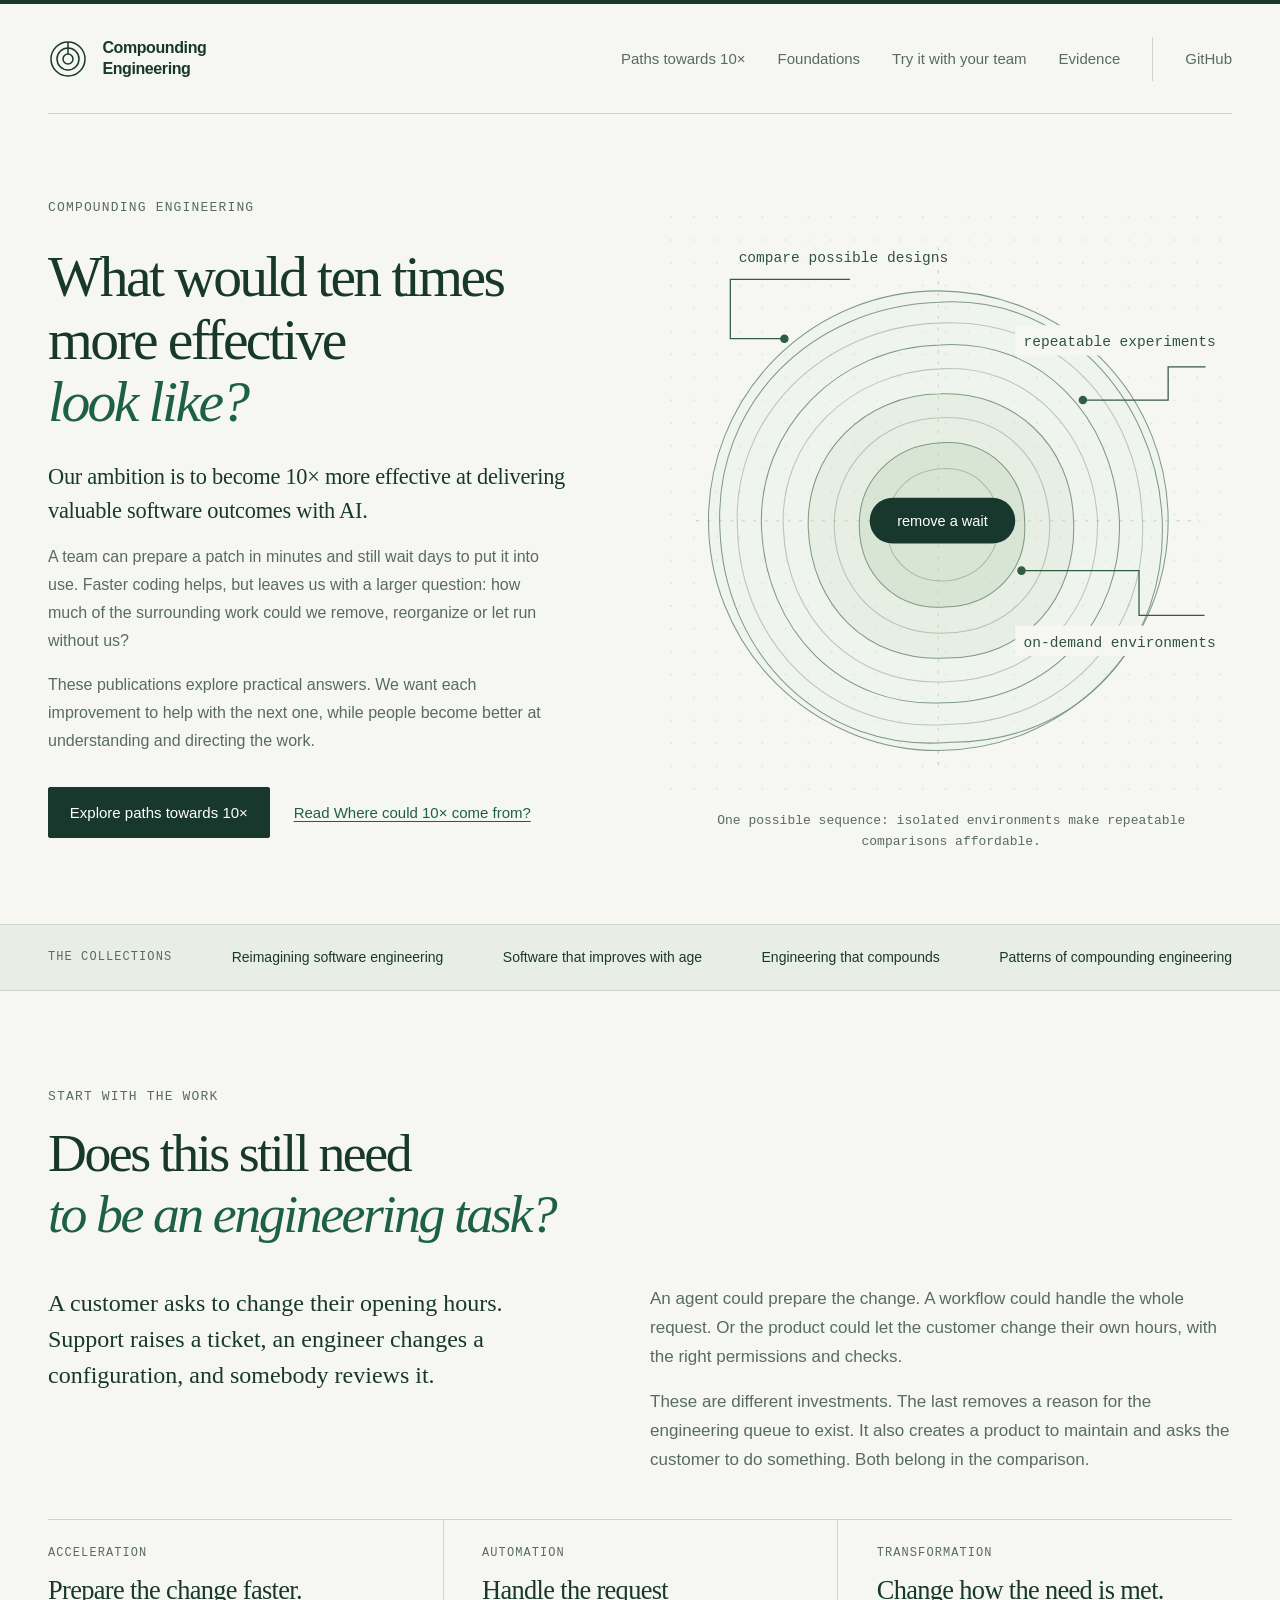
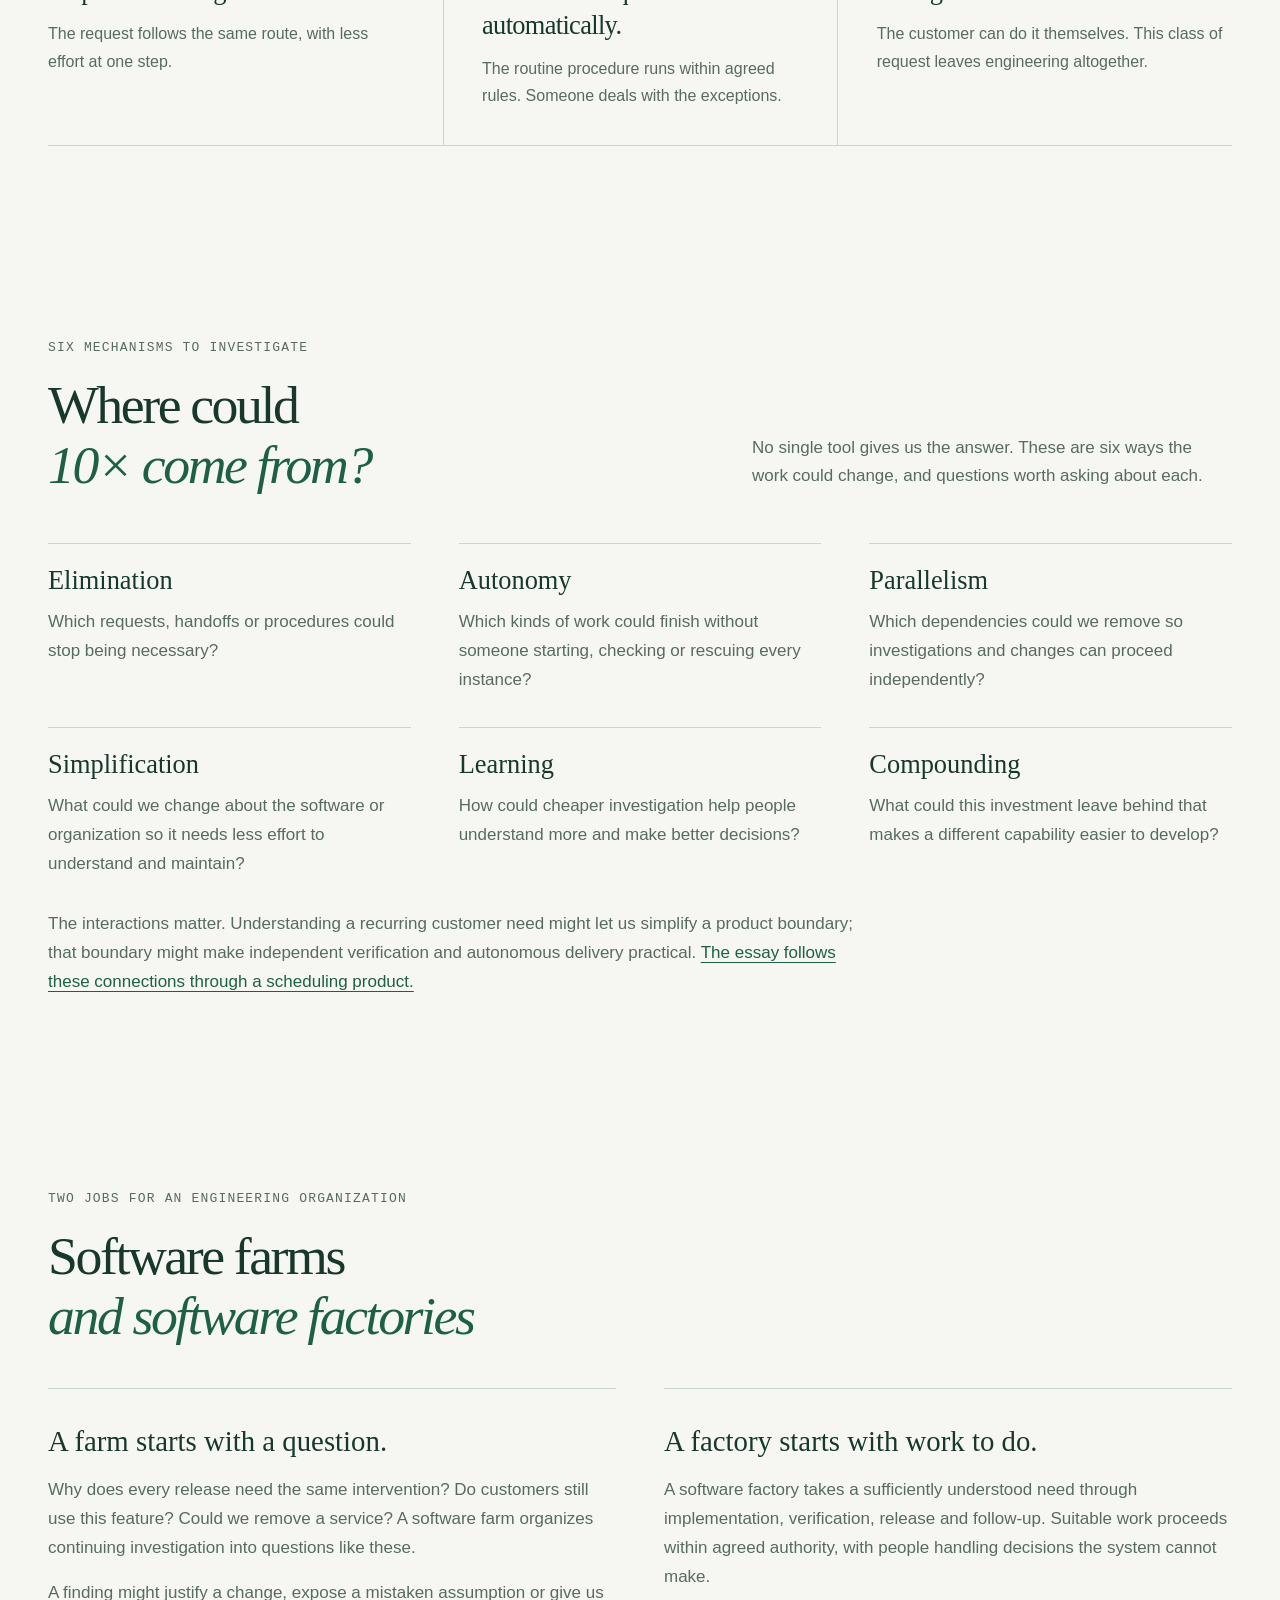
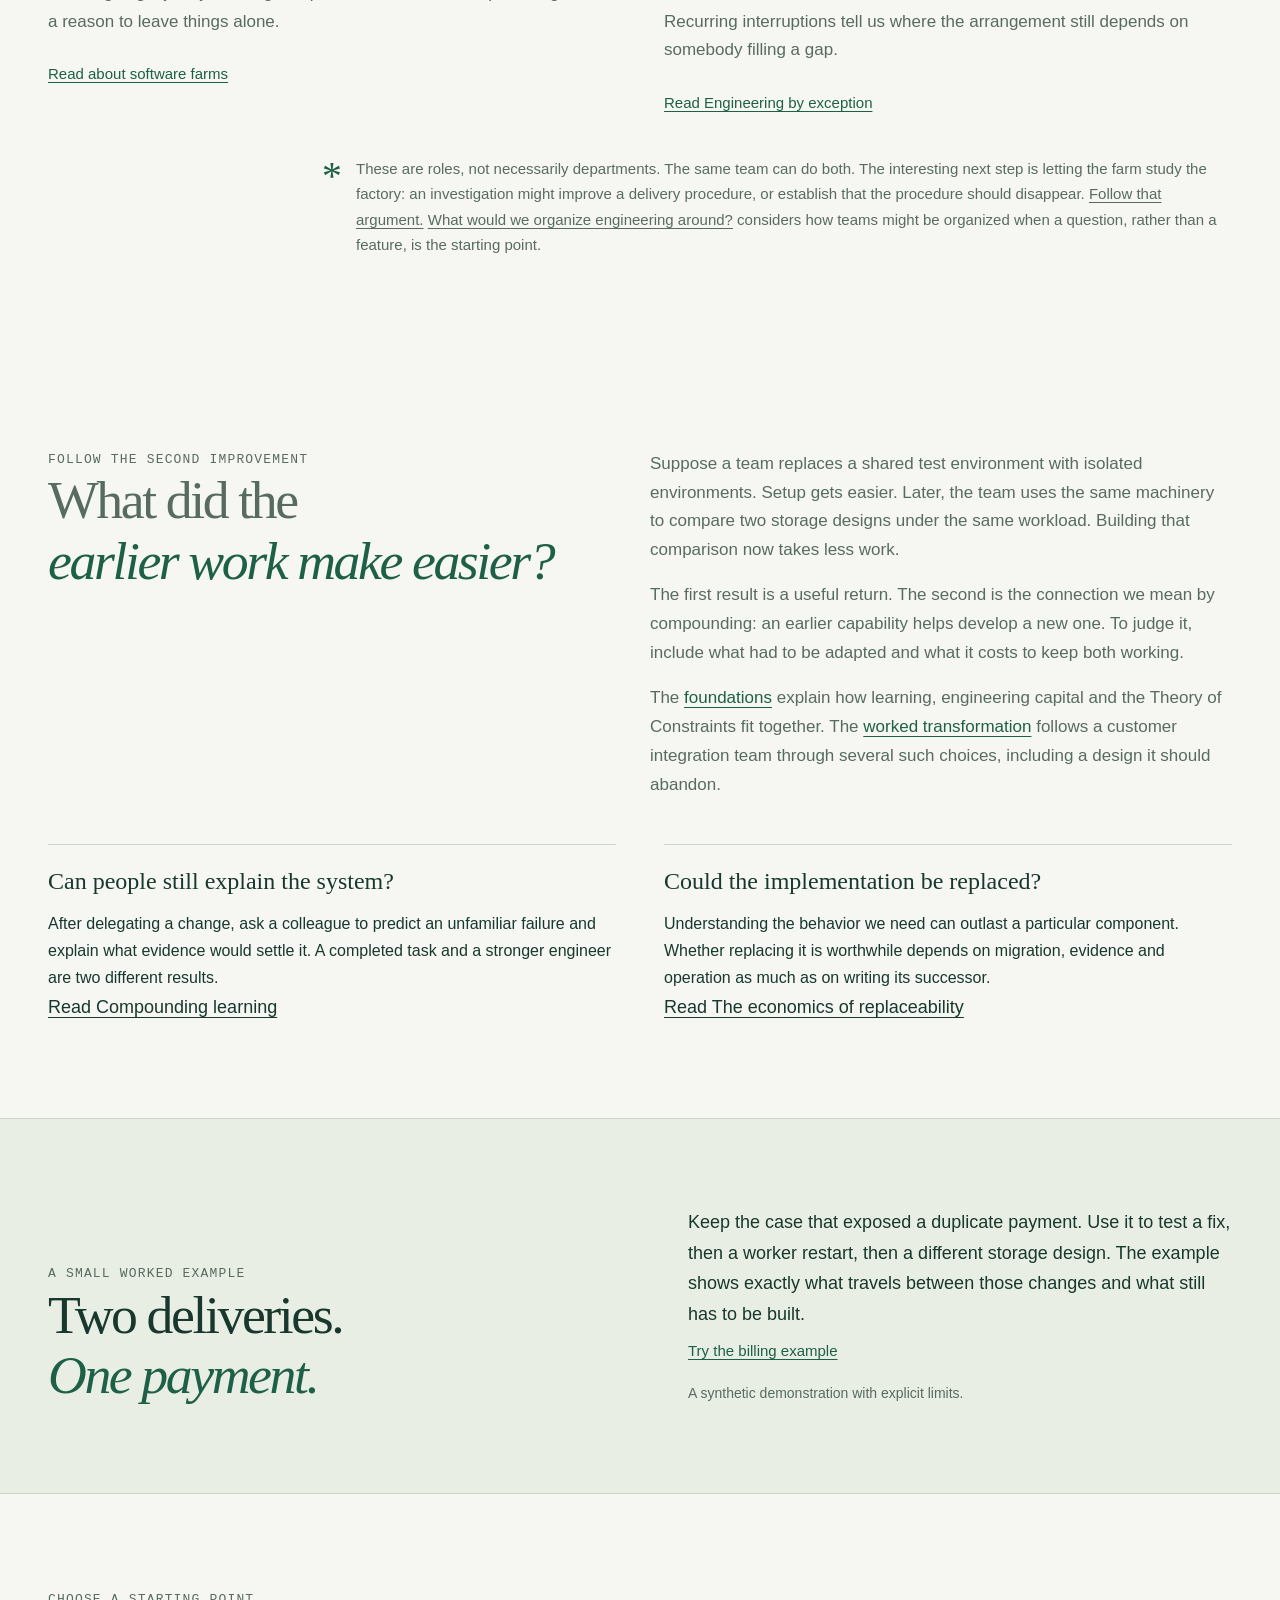
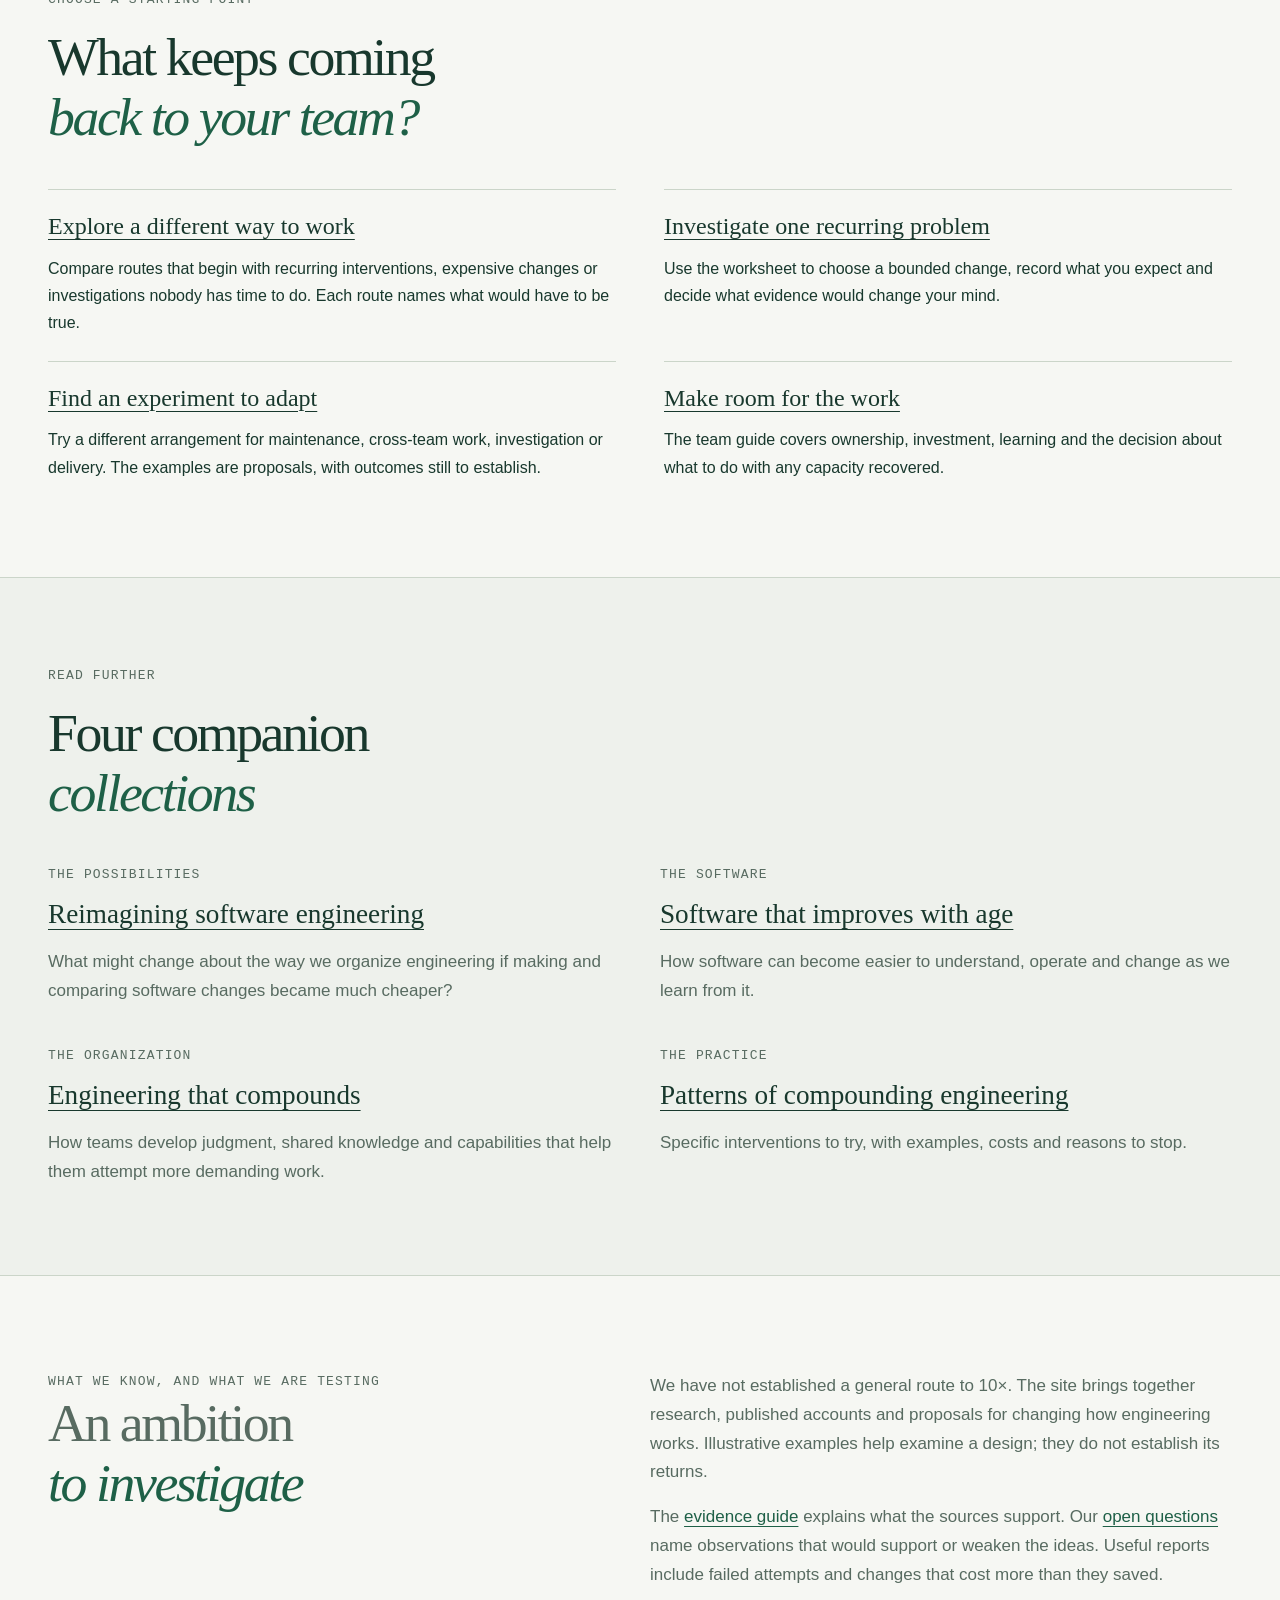
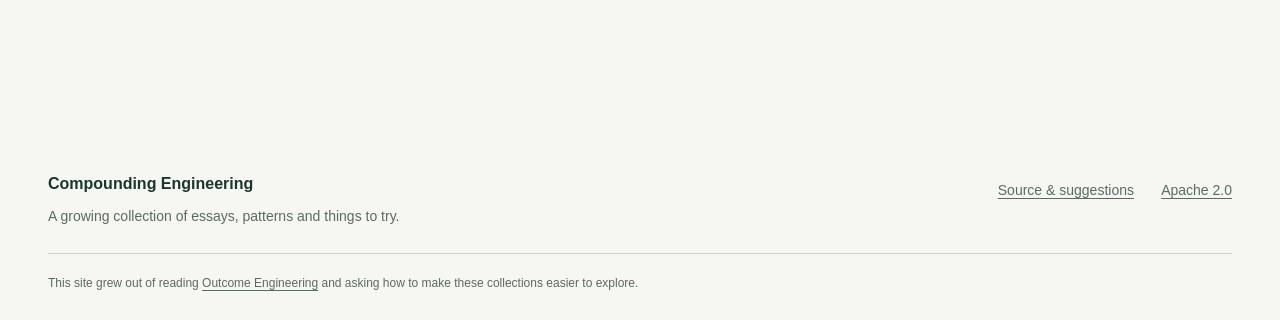
==== commit c82bba70: "Connect Reimagining software engineering to the publication" ====
--- a/index.html
+++ b/index.html
@@ -79,8 +79,9 @@
     </section>
 
     <div class="collection-strip">
-      <nav class="shell strip-inner" aria-label="The three companion collections">
+      <nav class="shell strip-inner" aria-label="The four companion collections">
         <span class="strip-label">The collections</span>
+        <a href="https://github.com/grove/reimagining-software-engineering#readme">Reimagining software engineering</a>
         <a href="https://grove.github.io/software-that-improves-with-age/">Software that improves with age</a>
         <a href="https://grove.github.io/engineering-that-compounds/">Engineering that compounds</a>
         <a href="https://grove.github.io/patterns-of-compounding-engineering/">Patterns of compounding engineering</a>
@@ -128,7 +129,7 @@
         <article><h3>A farm starts with a question.</h3><p>Why does every release need the same intervention? Do customers still use this feature? Could we remove a service? A software farm organizes continuing investigation into questions like these.</p><p>A finding might justify a change, expose a mistaken assumption or give us a reason to leave things alone.</p><a class="text-link" href="https://grove.github.io/software-that-improves-with-age/essays/continuous-cultivation-of-software.html">Read about software farms</a></article>
         <article><h3>A factory starts with work to do.</h3><p>A software factory takes a sufficiently understood need through implementation, verification, release and follow-up. Suitable work proceeds within agreed authority, with people handling decisions the system cannot make.</p><p>Recurring interruptions tell us where the arrangement still depends on somebody filling a gap.</p><a class="text-link" href="https://grove.github.io/engineering-that-compounds/essays/engineering-by-exception.html">Read Engineering by exception</a></article>
       </div>
-      <aside class="margin-note"><span class="note-mark" aria-hidden="true">*</span><p>These are roles, not necessarily departments. The same team can do both. The interesting next step is letting the farm study the factory: an investigation might improve a delivery procedure, or establish that the procedure should disappear. <a href="https://grove.github.io/engineering-that-compounds/essays/when-the-farm-studies-the-factory.html">Follow that argument.</a></p></aside>
+      <aside class="margin-note"><span class="note-mark" aria-hidden="true">*</span><p>These are roles, not necessarily departments. The same team can do both. The interesting next step is letting the farm study the factory: an investigation might improve a delivery procedure, or establish that the procedure should disappear. <a href="https://grove.github.io/engineering-that-compounds/essays/when-the-farm-studies-the-factory.html">Follow that argument.</a> <a href="https://github.com/grove/reimagining-software-engineering/blob/main/essays/what-would-we-organize-engineering-around.md">What would we organize engineering around?</a> considers how teams might be organized when a question, rather than a feature, is the starting point.</p></aside>
     </section>
 
     <section class="section shell" id="foundations" aria-labelledby="foundations-title">
@@ -166,8 +167,9 @@
 
     <section class="reading-section" id="collections" aria-labelledby="collections-title">
       <div class="shell">
-        <div class="section-heading"><p class="eyebrow">Read further</p><h2 id="collections-title">Three companion<br><em>collections</em></h2></div>
+        <div class="section-heading"><p class="eyebrow">Read further</p><h2 id="collections-title">Four companion<br><em>collections</em></h2></div>
         <div class="collection-reading-list">
+          <article><p class="eyebrow">The possibilities</p><h3><a href="https://github.com/grove/reimagining-software-engineering#readme">Reimagining software engineering</a></h3><p>What might change about the way we organize engineering if making and comparing software changes became much cheaper?</p></article>
           <article><p class="eyebrow">The software</p><h3><a href="https://grove.github.io/software-that-improves-with-age/">Software that improves with age</a></h3><p>How software can become easier to understand, operate and change as we learn from it.</p></article>
           <article><p class="eyebrow">The organization</p><h3><a href="https://grove.github.io/engineering-that-compounds/">Engineering that compounds</a></h3><p>How teams develop judgment, shared knowledge and capabilities that help them attempt more demanding work.</p></article>
           <article><p class="eyebrow">The practice</p><h3><a href="https://grove.github.io/patterns-of-compounding-engineering/">Patterns of compounding engineering</a></h3><p>Specific interventions to try, with examples, costs and reasons to stop.</p></article>
--- a/assets/styles.css
+++ b/assets/styles.css
@@ -104,7 +104,7 @@
 .mechanism-grid p, .section-followup { font-size: 1.0625rem; color: var(--muted); }
 .section-followup { max-width: 52rem; margin-top: 2rem; }
 .section-followup a { color: var(--green); }
-.collection-reading-list { display: grid; grid-template-columns: repeat(3, minmax(0, 1fr)); gap: 2.5rem; }
+.collection-reading-list { display: grid; grid-template-columns: repeat(2, minmax(0, 1fr)); gap: 2.5rem; }
 .collection-reading-list h3 { font-size: 1.7rem; line-height: 1.3; margin-block: .7rem 1rem; }
 .collection-reading-list p:not(.eyebrow) { font-size: 1.0625rem; color: var(--muted); }
 .example-caption { margin-top: .5rem; color: var(--muted); font-size: .875rem; }
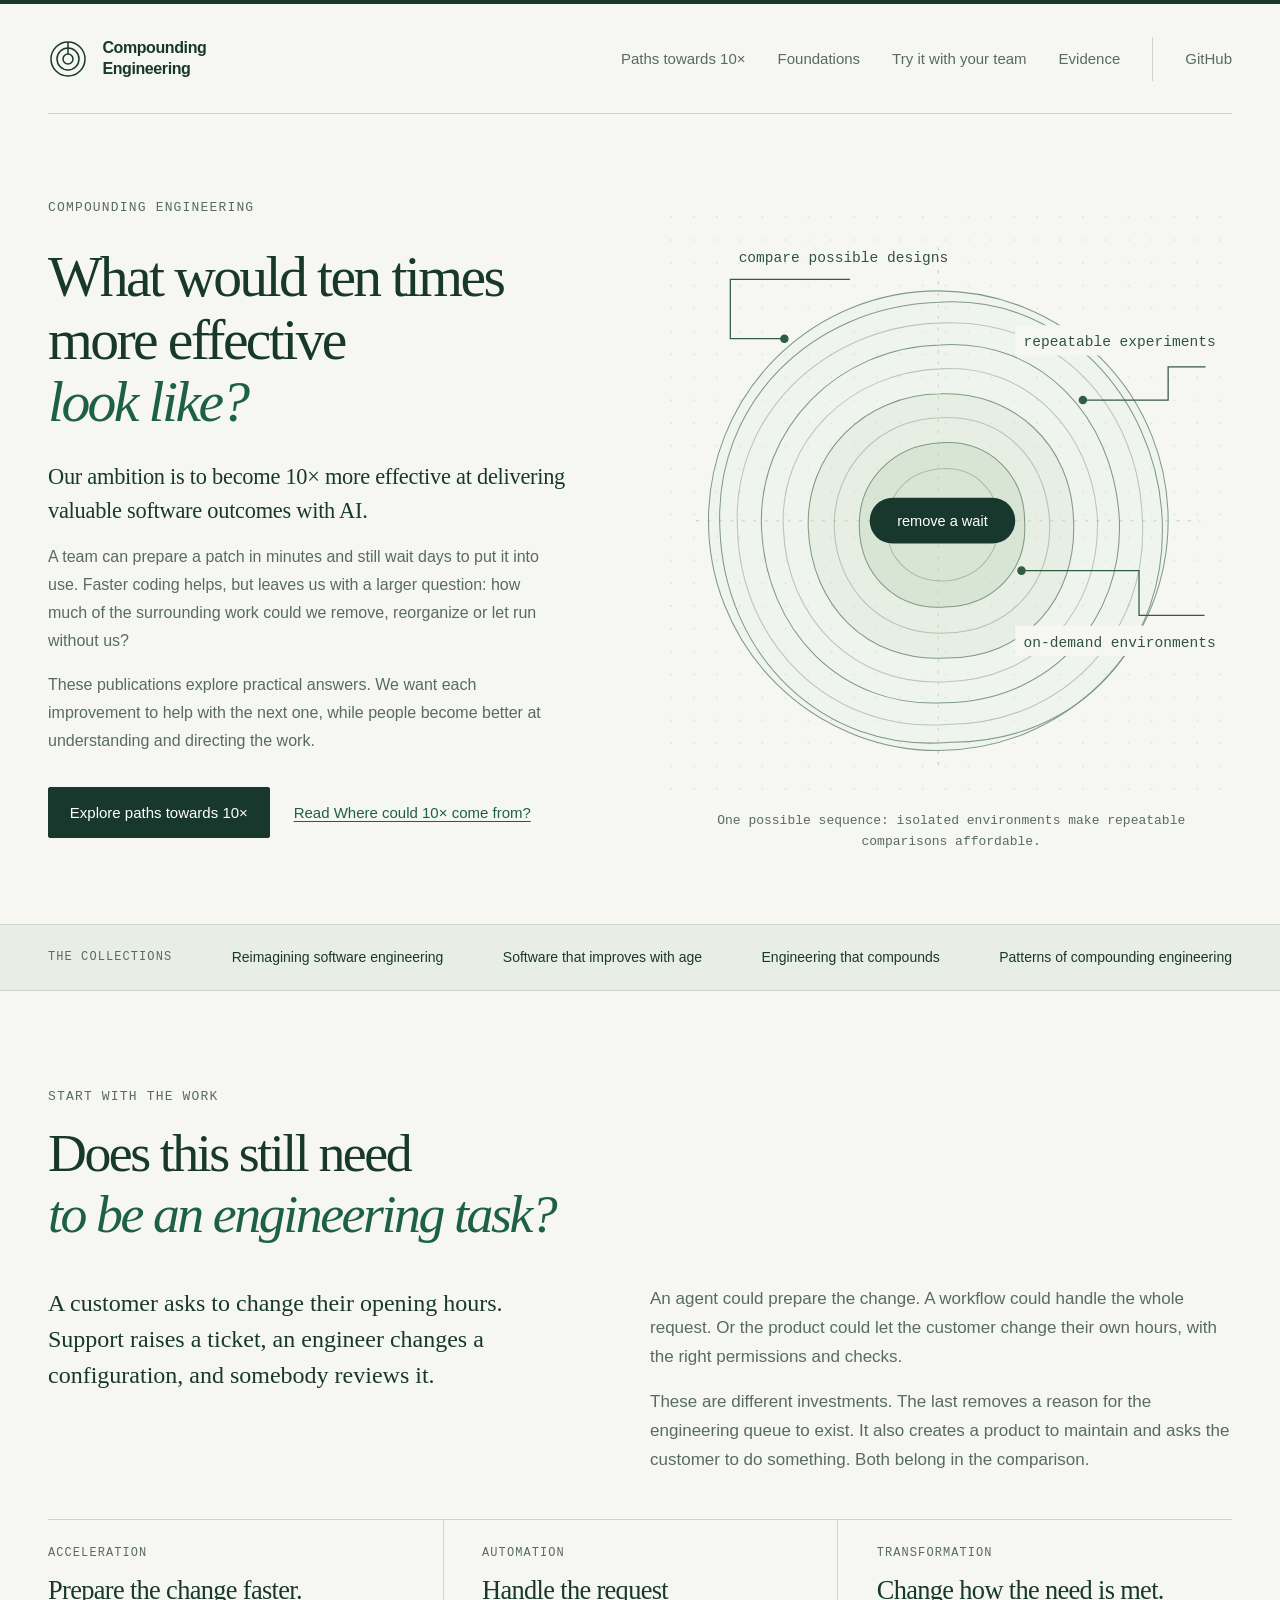
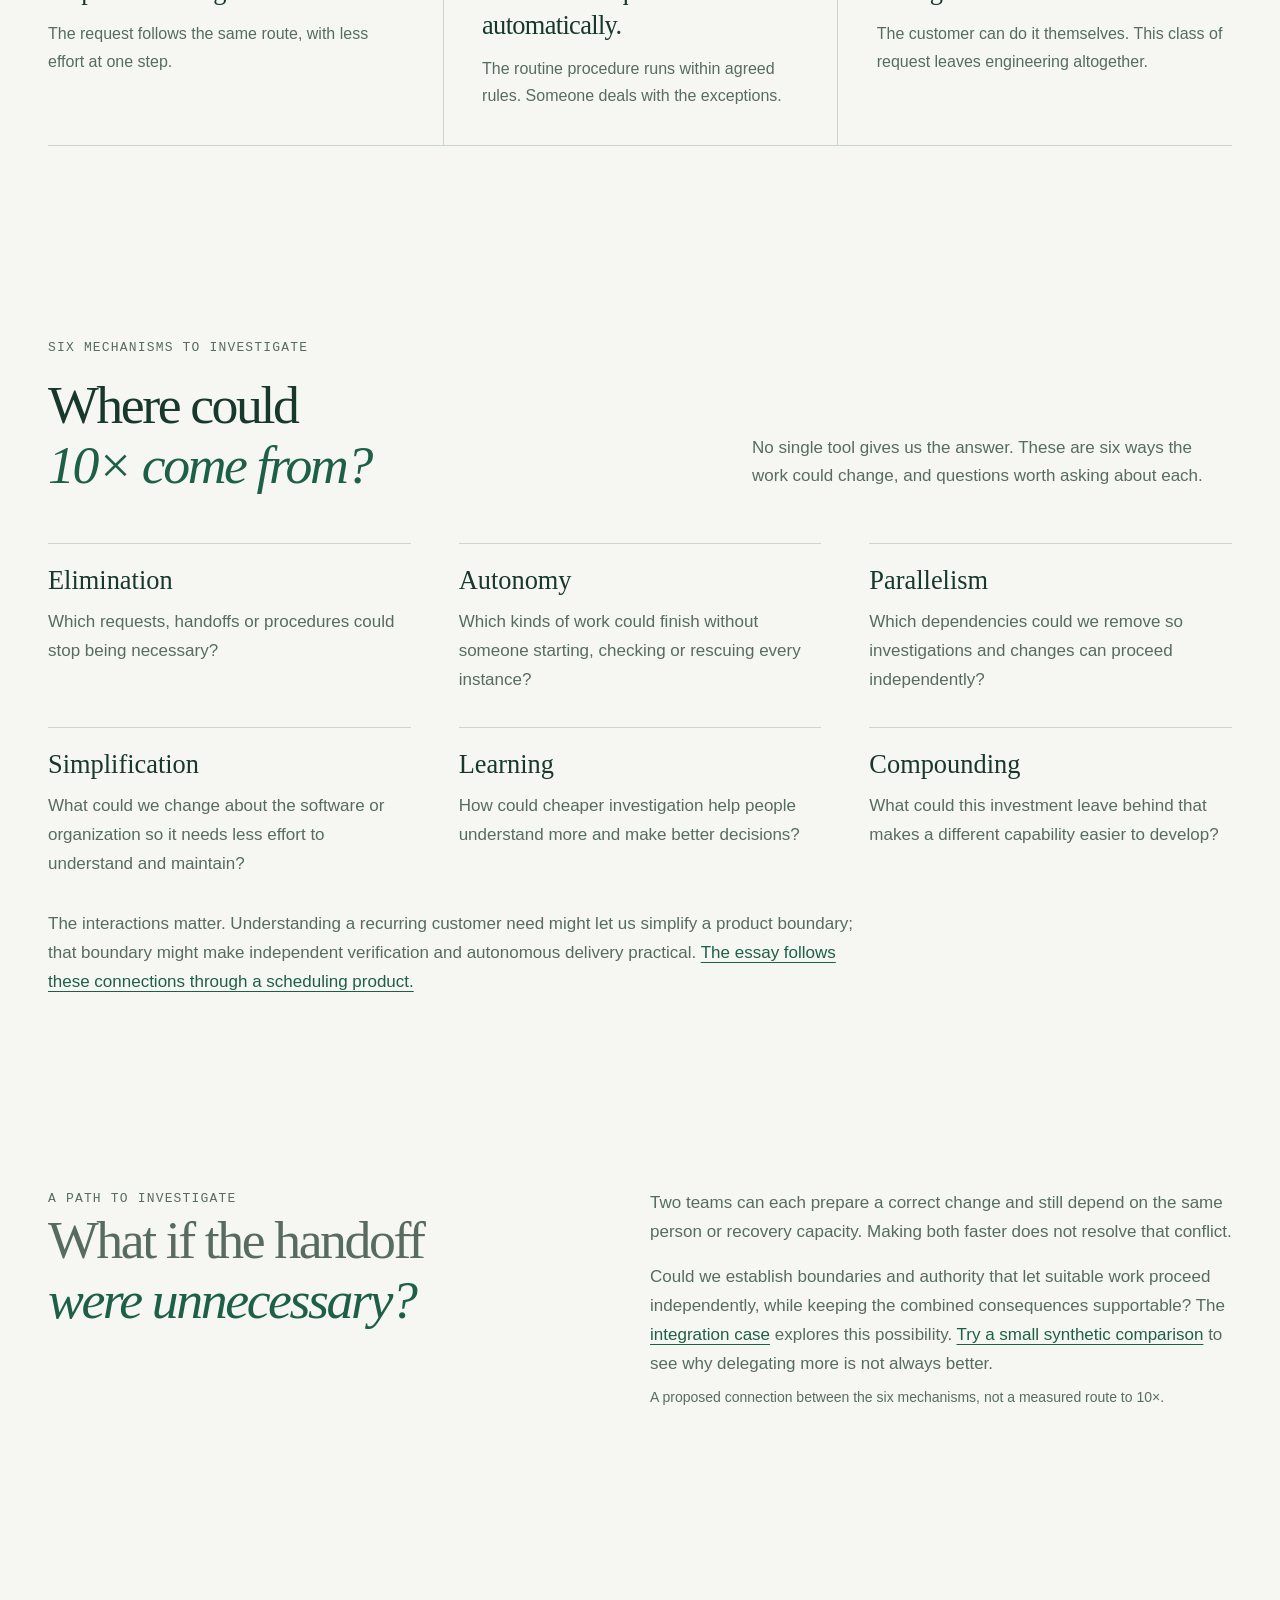
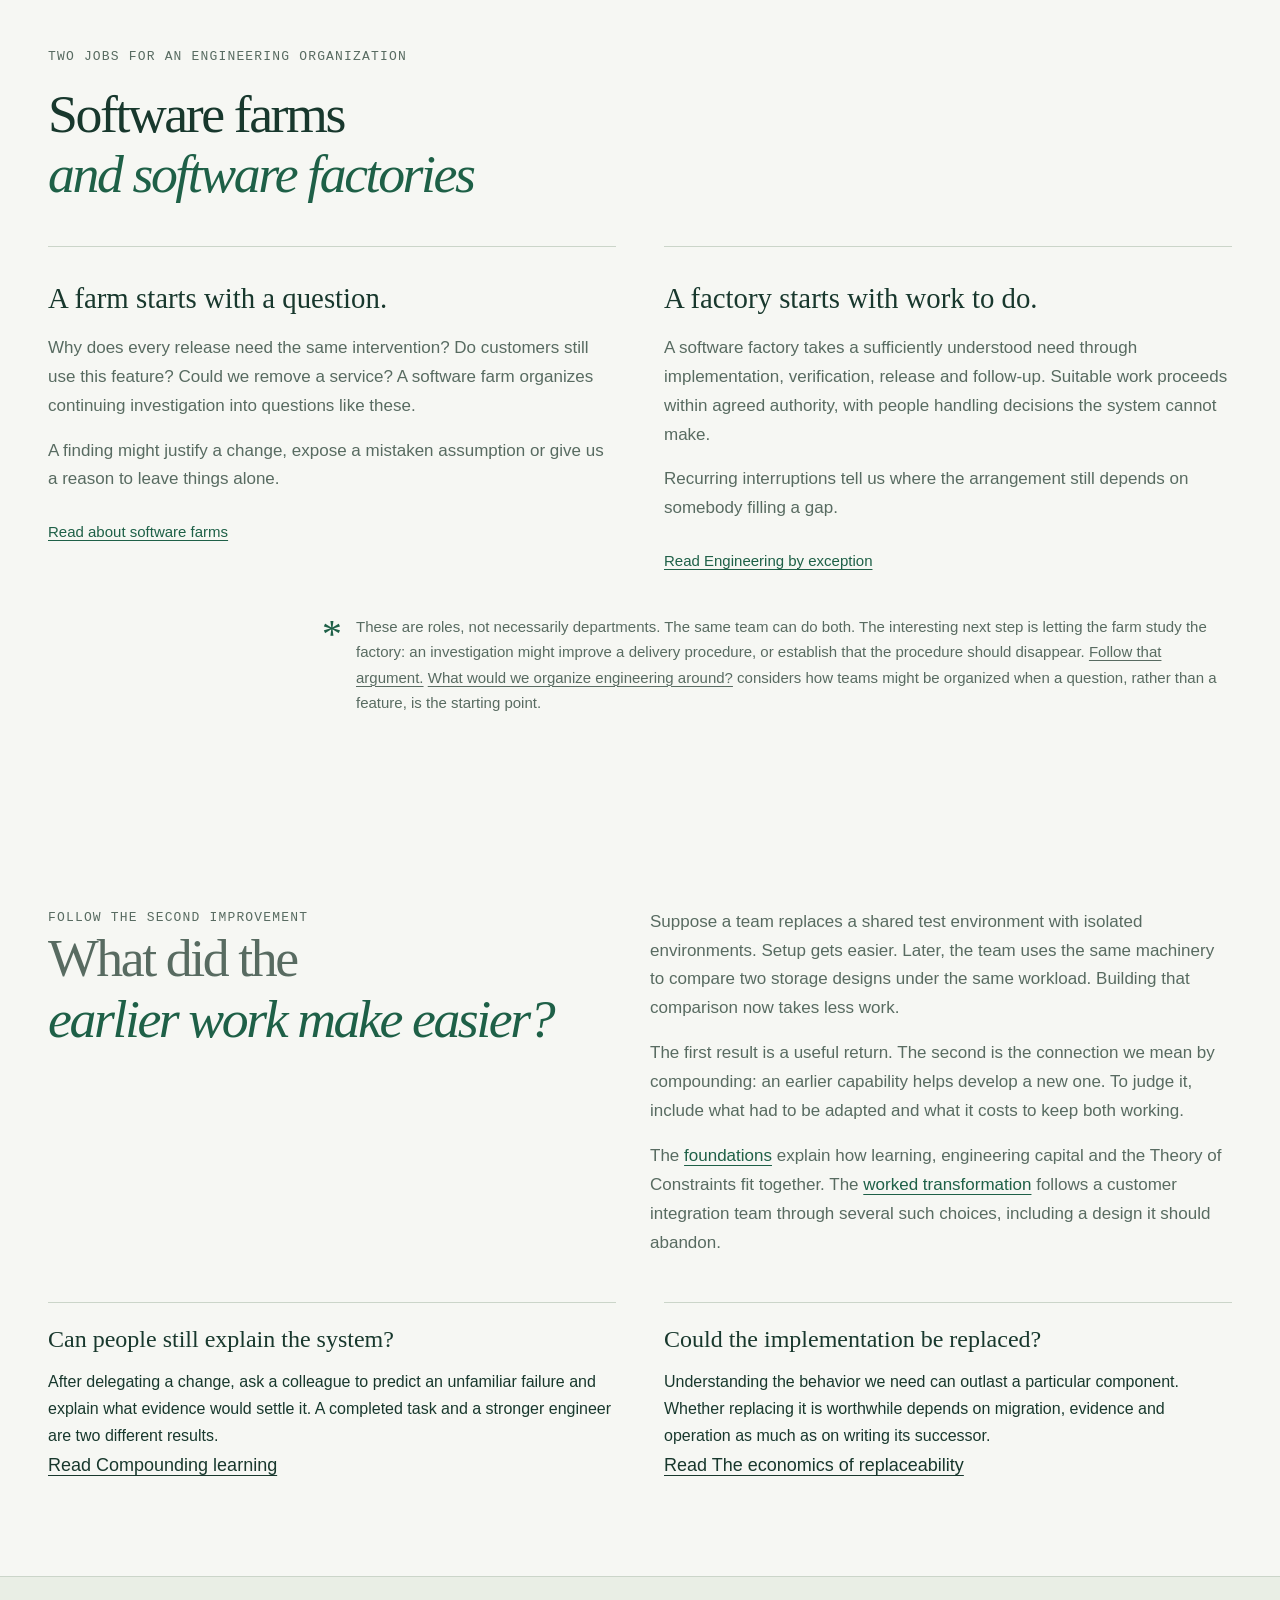
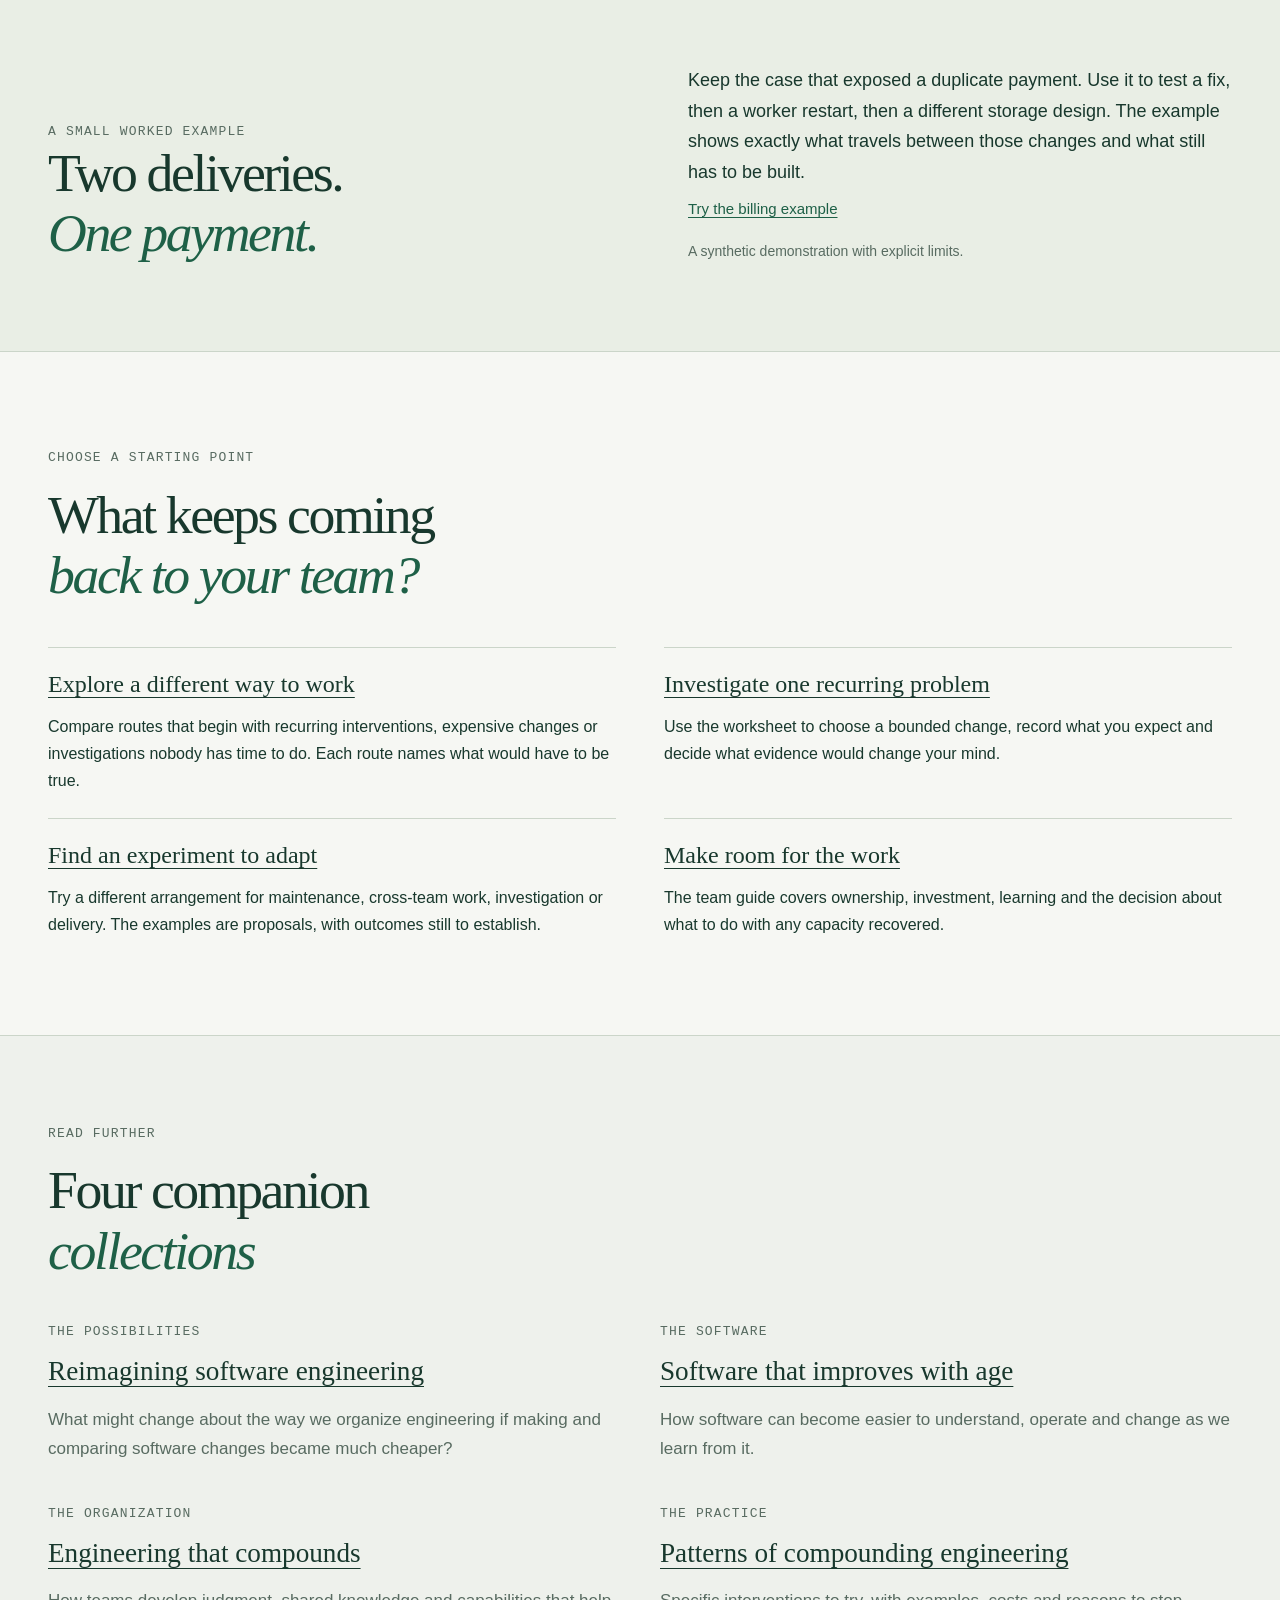
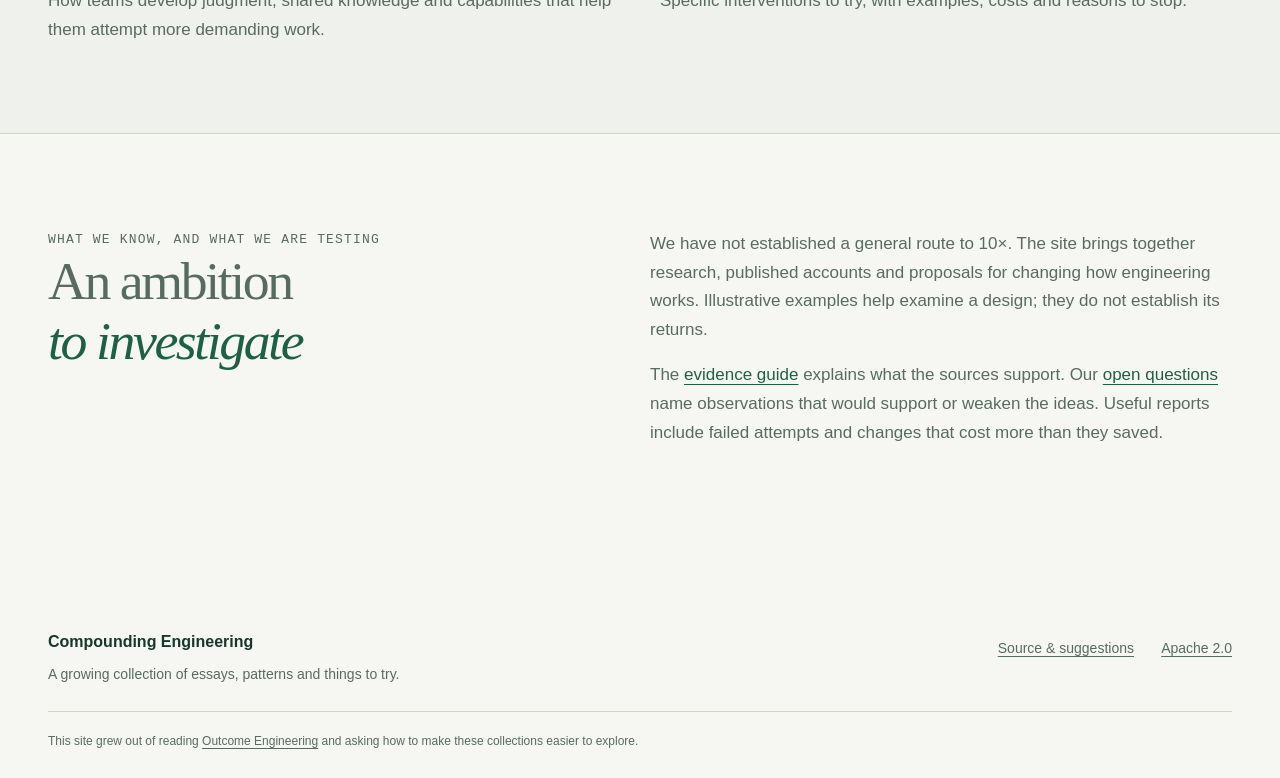
==== commit 595c06b9: "Integrate coordination-avoidance investigation: index.html" ====
--- a/index.html
+++ b/index.html
@@ -81,7 +81,7 @@
     <div class="collection-strip">
       <nav class="shell strip-inner" aria-label="The four companion collections">
         <span class="strip-label">The collections</span>
-        <a href="https://github.com/grove/reimagining-software-engineering#readme">Reimagining software engineering</a>
+        <a href="https://grove.github.io/reimagining-software-engineering/">Reimagining software engineering</a>
         <a href="https://grove.github.io/software-that-improves-with-age/">Software that improves with age</a>
         <a href="https://grove.github.io/engineering-that-compounds/">Engineering that compounds</a>
         <a href="https://grove.github.io/patterns-of-compounding-engineering/">Patterns of compounding engineering</a>
@@ -123,13 +123,20 @@
       <p class="section-followup">The interactions matter. Understanding a recurring customer need might let us simplify a product boundary; that boundary might make independent verification and autonomous delivery practical. <a href="https://grove.github.io/engineering-that-compounds/essays/where-could-10x-come-from.html">The essay follows these connections through a scheduling product.</a></p>
     </section>
 
+    <section class="section shell" id="coordination" aria-labelledby="coordination-title">
+      <div class="idea-intro">
+        <div><p class="eyebrow">A path to investigate</p><h2 id="coordination-title">What if the handoff<br><em>were unnecessary?</em></h2></div>
+        <div><p>Two teams can each prepare a correct change and still depend on the same person or recovery capacity. Making both faster does not resolve that conflict.</p><p>Could we establish boundaries and authority that let suitable work proceed independently, while keeping the combined consequences supportable? The <a href="paths/customer-integrations.html#shared-capacity">integration case</a> explores this possibility. <a href="examples/coordination-avoidance.html">Try a small synthetic comparison</a> to see why delegating more is not always better.</p><p class="example-caption">A proposed connection between the six mechanisms, not a measured route to 10×.</p></div>
+      </div>
+    </section>
+
     <section class="section shell" id="operating-models" aria-labelledby="operating-models-title">
       <div class="section-heading"><p class="eyebrow">Two jobs for an engineering organization</p><h2 id="operating-models-title">Software farms<br><em>and software factories</em></h2></div>
       <div class="operating-models-grid">
         <article><h3>A farm starts with a question.</h3><p>Why does every release need the same intervention? Do customers still use this feature? Could we remove a service? A software farm organizes continuing investigation into questions like these.</p><p>A finding might justify a change, expose a mistaken assumption or give us a reason to leave things alone.</p><a class="text-link" href="https://grove.github.io/software-that-improves-with-age/essays/continuous-cultivation-of-software.html">Read about software farms</a></article>
         <article><h3>A factory starts with work to do.</h3><p>A software factory takes a sufficiently understood need through implementation, verification, release and follow-up. Suitable work proceeds within agreed authority, with people handling decisions the system cannot make.</p><p>Recurring interruptions tell us where the arrangement still depends on somebody filling a gap.</p><a class="text-link" href="https://grove.github.io/engineering-that-compounds/essays/engineering-by-exception.html">Read Engineering by exception</a></article>
       </div>
-      <aside class="margin-note"><span class="note-mark" aria-hidden="true">*</span><p>These are roles, not necessarily departments. The same team can do both. The interesting next step is letting the farm study the factory: an investigation might improve a delivery procedure, or establish that the procedure should disappear. <a href="https://grove.github.io/engineering-that-compounds/essays/when-the-farm-studies-the-factory.html">Follow that argument.</a> <a href="https://github.com/grove/reimagining-software-engineering/blob/main/essays/what-would-we-organize-engineering-around.md">What would we organize engineering around?</a> considers how teams might be organized when a question, rather than a feature, is the starting point.</p></aside>
+      <aside class="margin-note"><span class="note-mark" aria-hidden="true">*</span><p>These are roles, not necessarily departments. The same team can do both. The interesting next step is letting the farm study the factory: an investigation might improve a delivery procedure, or establish that the procedure should disappear. <a href="https://grove.github.io/engineering-that-compounds/essays/when-the-farm-studies-the-factory.html">Follow that argument.</a> <a href="https://grove.github.io/reimagining-software-engineering/essays/what-would-we-organize-engineering-around.html">What would we organize engineering around?</a> considers how teams might be organized when a question, rather than a feature, is the starting point.</p></aside>
     </section>
 
     <section class="section shell" id="foundations" aria-labelledby="foundations-title">
@@ -169,7 +176,7 @@
       <div class="shell">
         <div class="section-heading"><p class="eyebrow">Read further</p><h2 id="collections-title">Four companion<br><em>collections</em></h2></div>
         <div class="collection-reading-list">
-          <article><p class="eyebrow">The possibilities</p><h3><a href="https://github.com/grove/reimagining-software-engineering#readme">Reimagining software engineering</a></h3><p>What might change about the way we organize engineering if making and comparing software changes became much cheaper?</p></article>
+          <article><p class="eyebrow">The possibilities</p><h3><a href="https://grove.github.io/reimagining-software-engineering/">Reimagining software engineering</a></h3><p>What might change about the way we organize engineering if making and comparing software changes became much cheaper?</p></article>
           <article><p class="eyebrow">The software</p><h3><a href="https://grove.github.io/software-that-improves-with-age/">Software that improves with age</a></h3><p>How software can become easier to understand, operate and change as we learn from it.</p></article>
           <article><p class="eyebrow">The organization</p><h3><a href="https://grove.github.io/engineering-that-compounds/">Engineering that compounds</a></h3><p>How teams develop judgment, shared knowledge and capabilities that help them attempt more demanding work.</p></article>
           <article><p class="eyebrow">The practice</p><h3><a href="https://grove.github.io/patterns-of-compounding-engineering/">Patterns of compounding engineering</a></h3><p>Specific interventions to try, with examples, costs and reasons to stop.</p></article>
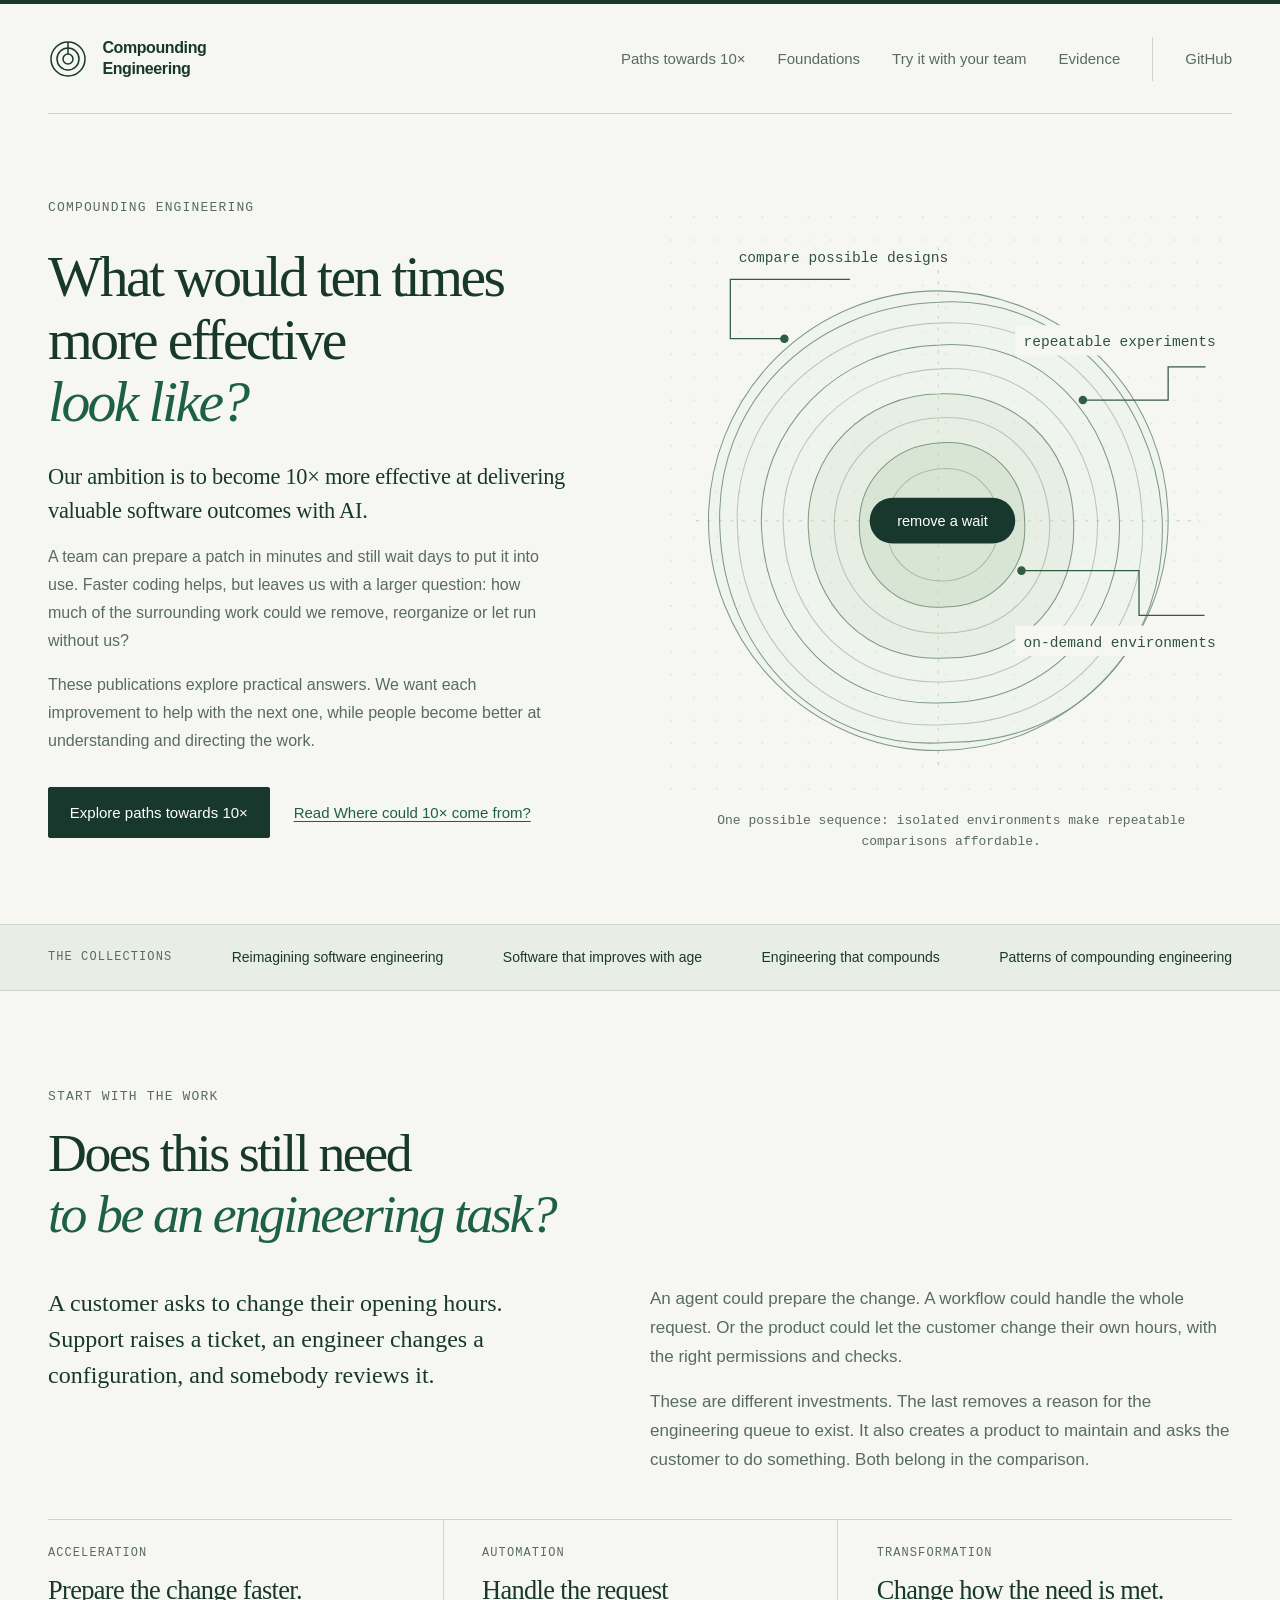
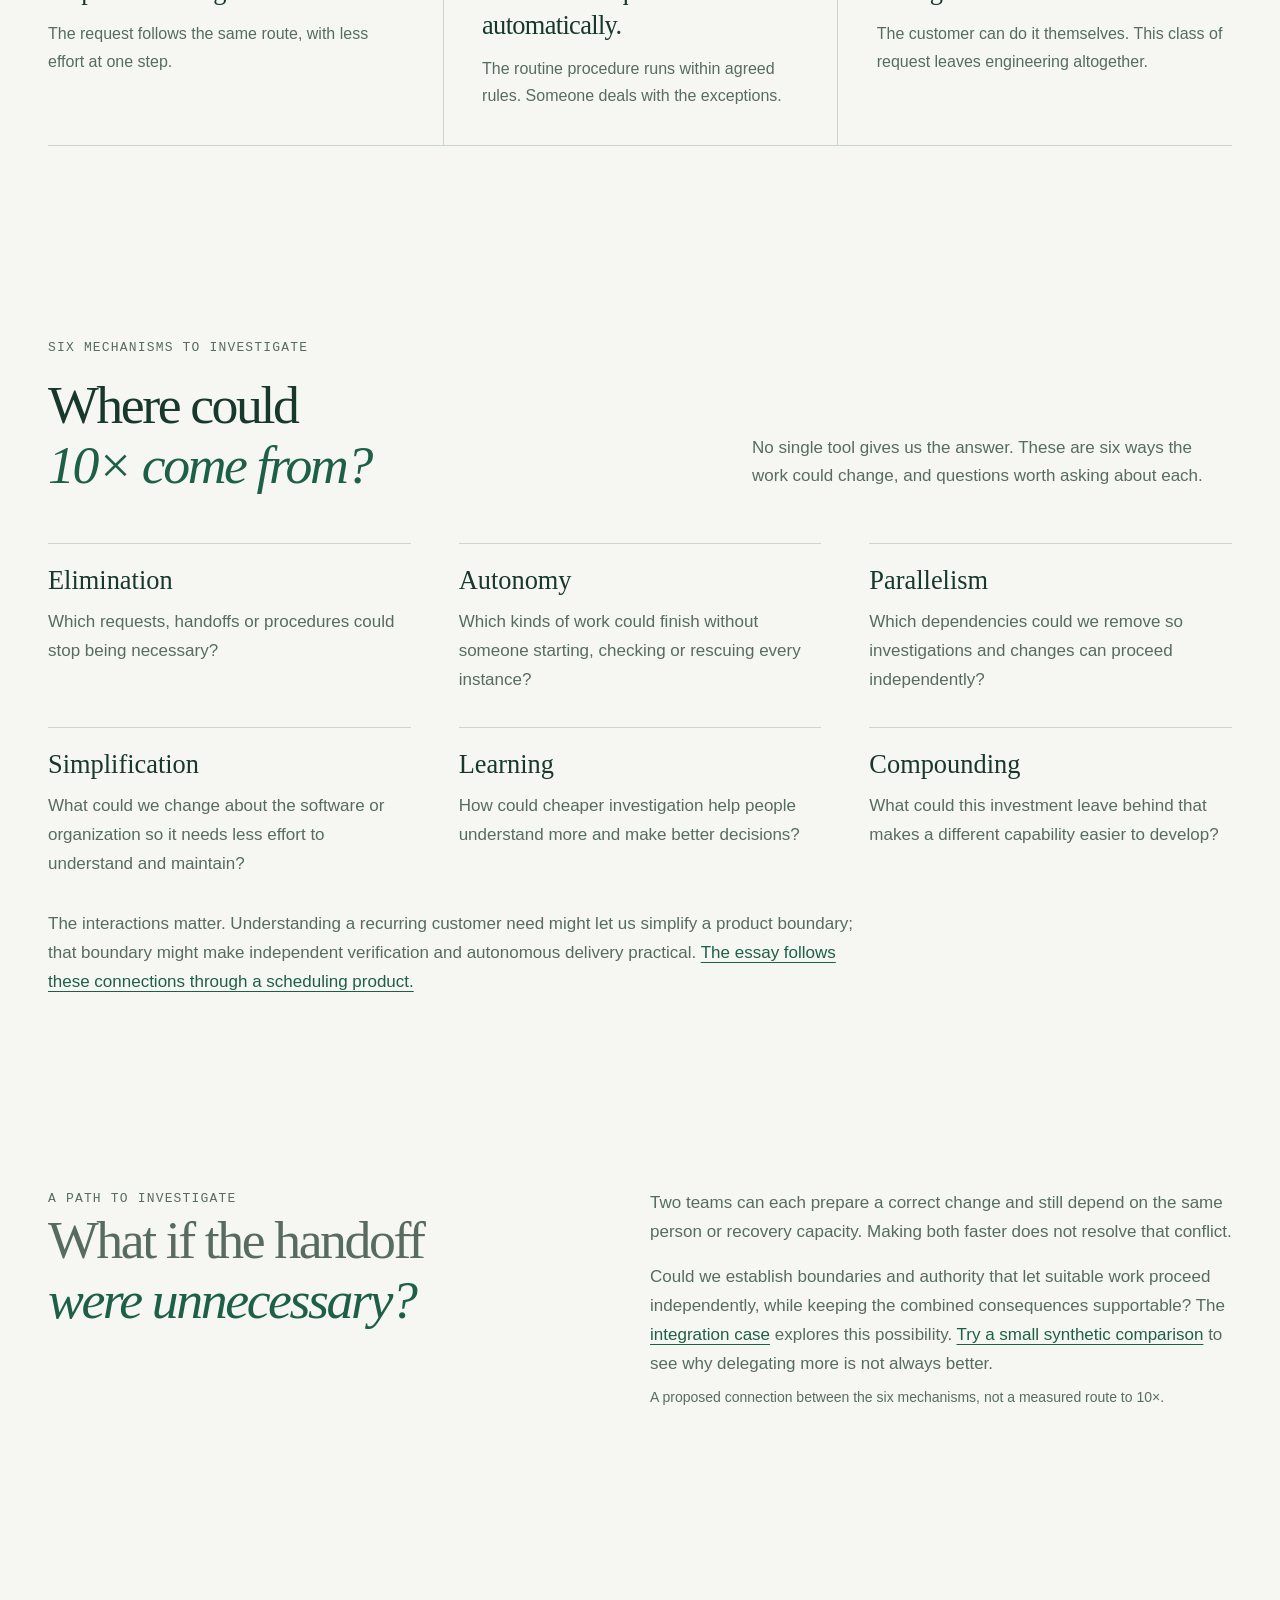
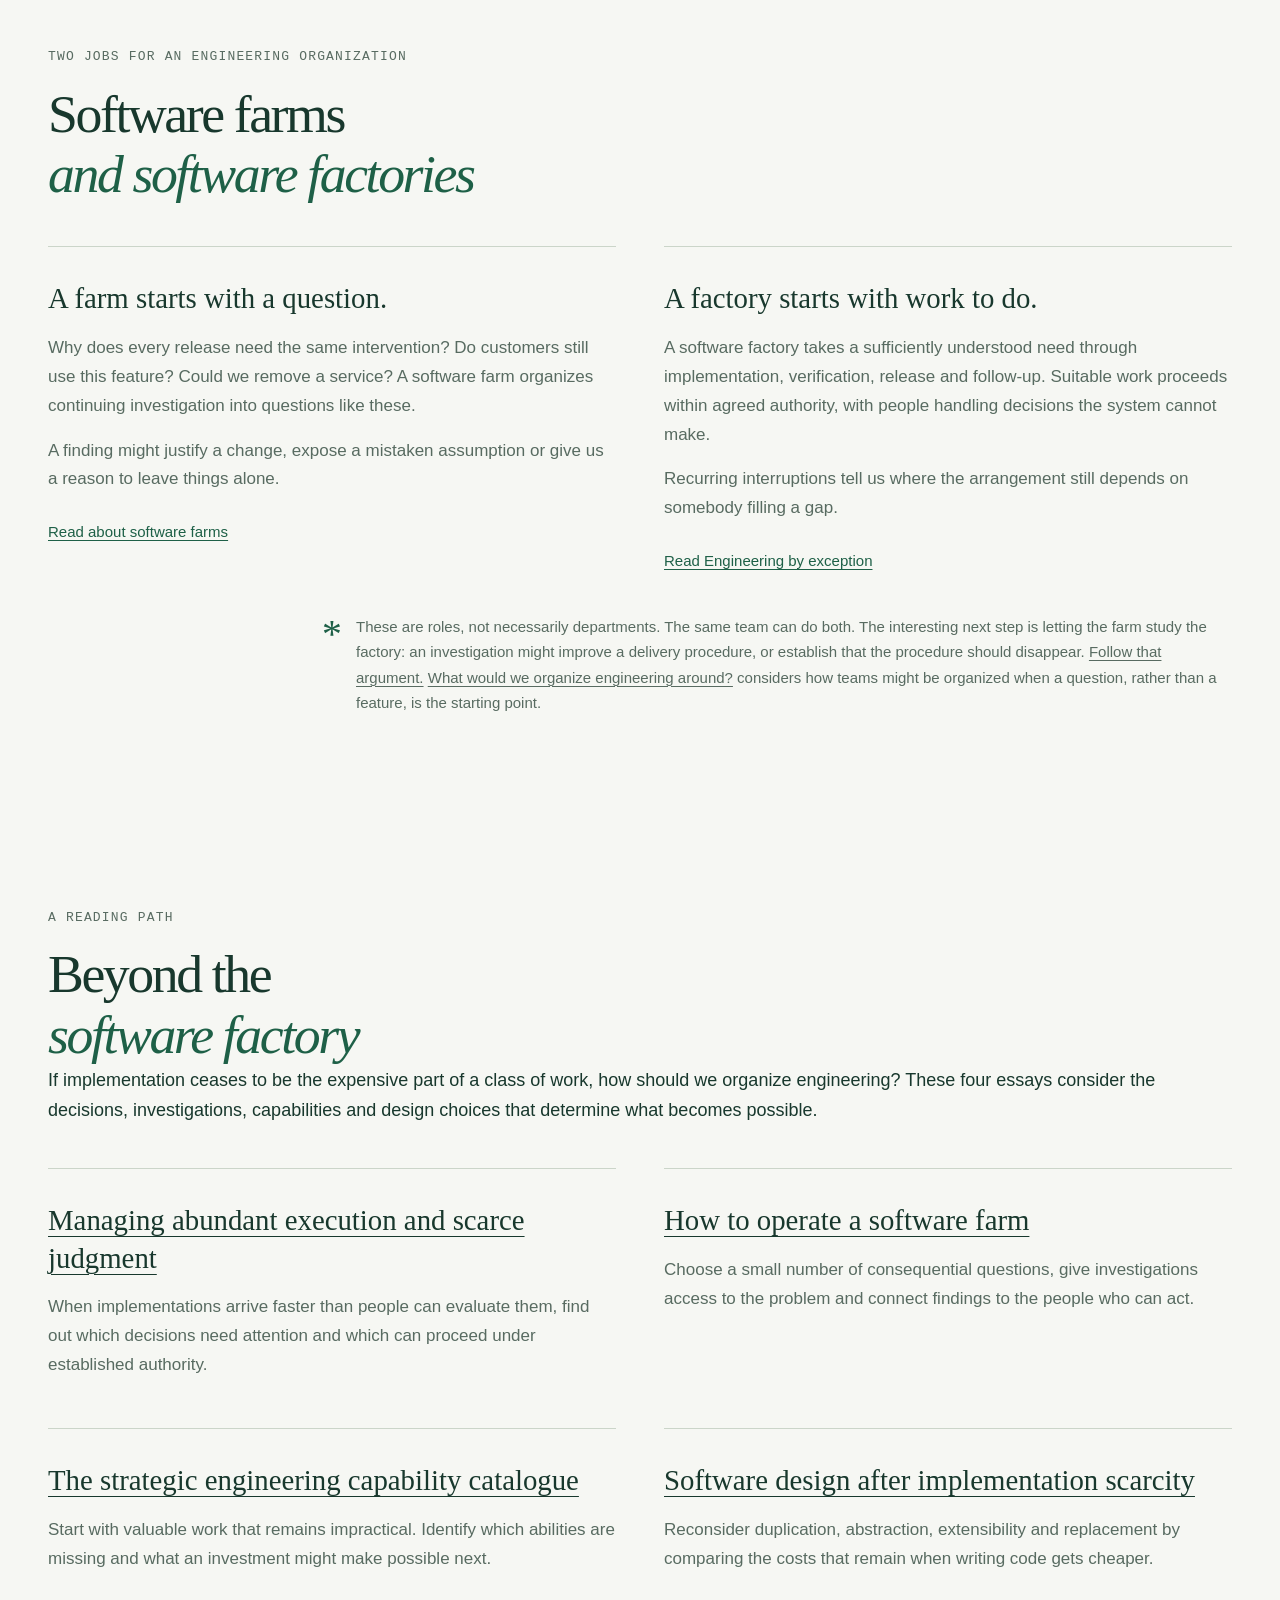
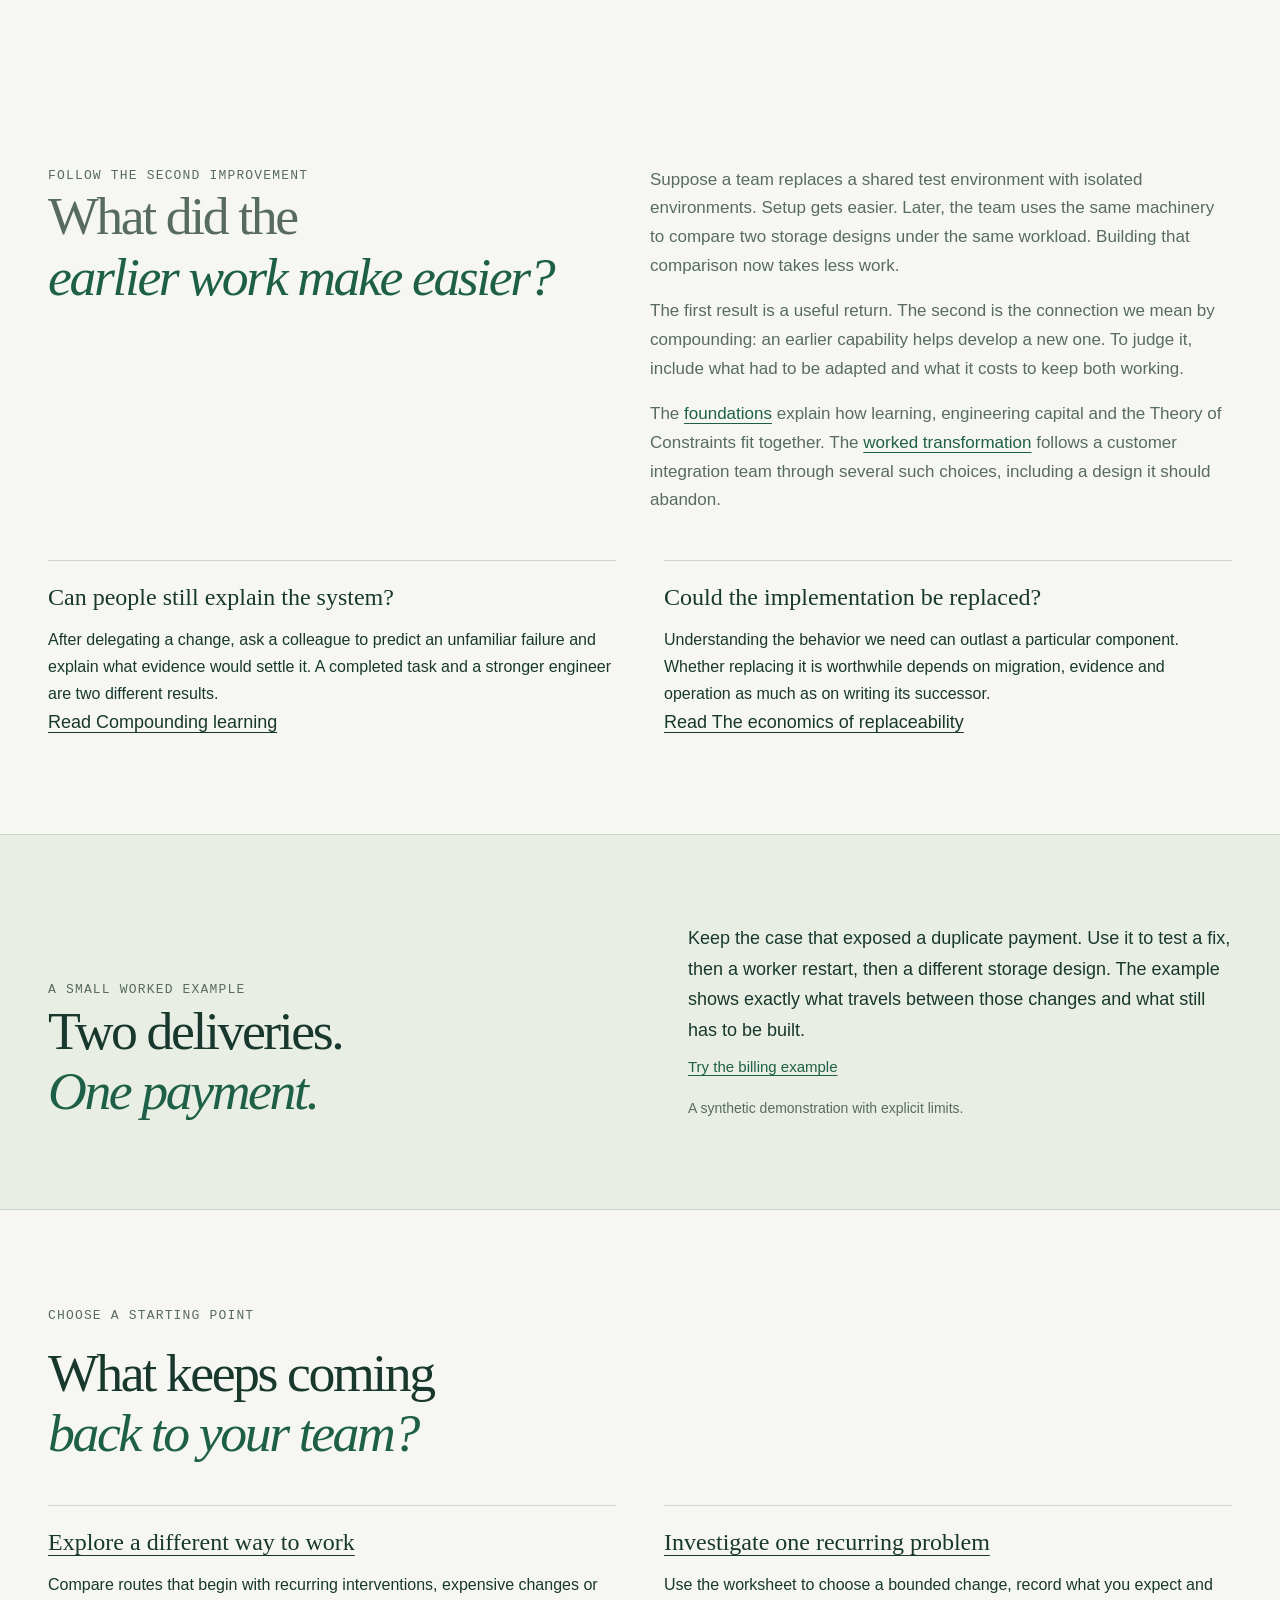
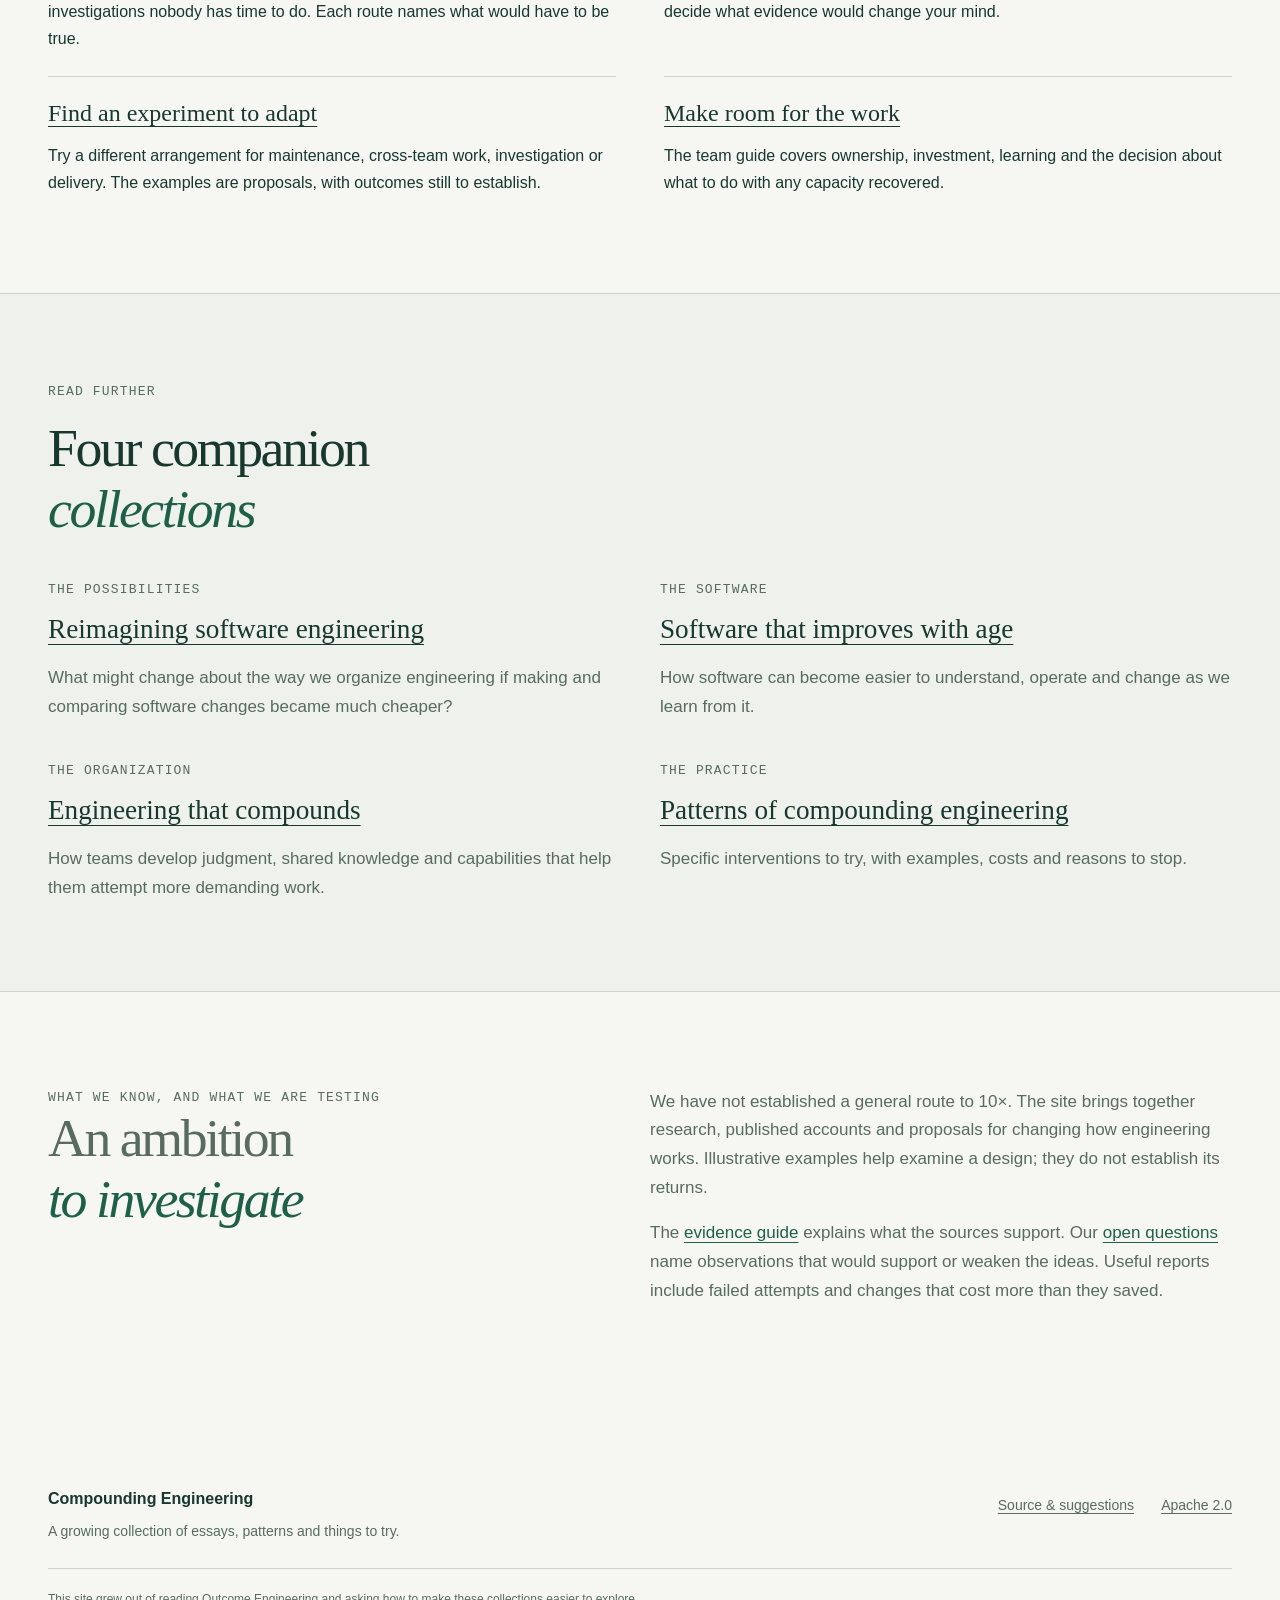
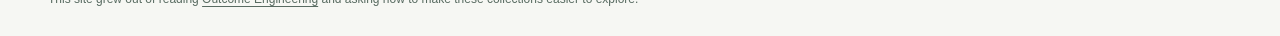
==== commit dfcb45bb: "Connect four beyond the software factory essays from the main publication" ====
--- a/index.html
+++ b/index.html
@@ -139,6 +139,20 @@
       <aside class="margin-note"><span class="note-mark" aria-hidden="true">*</span><p>These are roles, not necessarily departments. The same team can do both. The interesting next step is letting the farm study the factory: an investigation might improve a delivery procedure, or establish that the procedure should disappear. <a href="https://grove.github.io/engineering-that-compounds/essays/when-the-farm-studies-the-factory.html">Follow that argument.</a> <a href="https://grove.github.io/reimagining-software-engineering/essays/what-would-we-organize-engineering-around.html">What would we organize engineering around?</a> considers how teams might be organized when a question, rather than a feature, is the starting point.</p></aside>
     </section>
 
+    <section class="section shell" id="beyond-the-software-factory" aria-labelledby="beyond-the-software-factory-title">
+      <div class="section-heading">
+        <p class="eyebrow">A reading path</p>
+        <h2 id="beyond-the-software-factory-title">Beyond the<br><em>software factory</em></h2>
+        <p>If implementation ceases to be the expensive part of a class of work, how should we organize engineering? These four essays consider the decisions, investigations, capabilities and design choices that determine what becomes possible.</p>
+      </div>
+      <div class="operating-models-grid">
+        <article><h3><a href="https://grove.github.io/reimagining-software-engineering/essays/managing-abundant-execution-and-scarce-judgment.html">Managing abundant execution and scarce judgment</a></h3><p>When implementations arrive faster than people can evaluate them, find out which decisions need attention and which can proceed under established authority.</p></article>
+        <article><h3><a href="https://grove.github.io/reimagining-software-engineering/essays/how-to-operate-a-software-farm.html">How to operate a software farm</a></h3><p>Choose a small number of consequential questions, give investigations access to the problem and connect findings to the people who can act.</p></article>
+        <article><h3><a href="https://grove.github.io/engineering-that-compounds/essays/the-strategic-engineering-capability-catalogue.html">The strategic engineering capability catalogue</a></h3><p>Start with valuable work that remains impractical. Identify which abilities are missing and what an investment might make possible next.</p></article>
+        <article><h3><a href="https://grove.github.io/software-that-improves-with-age/essays/software-design-after-implementation-scarcity.html">Software design after implementation scarcity</a></h3><p>Reconsider duplication, abstraction, extensibility and replacement by comparing the costs that remain when writing code gets cheaper.</p></article>
+      </div>
+    </section>
+
     <section class="section shell" id="foundations" aria-labelledby="foundations-title">
       <div class="idea-intro">
         <div><p class="eyebrow">Follow the second improvement</p><h2 id="foundations-title">What did the<br><em>earlier work make easier?</em></h2></div>
